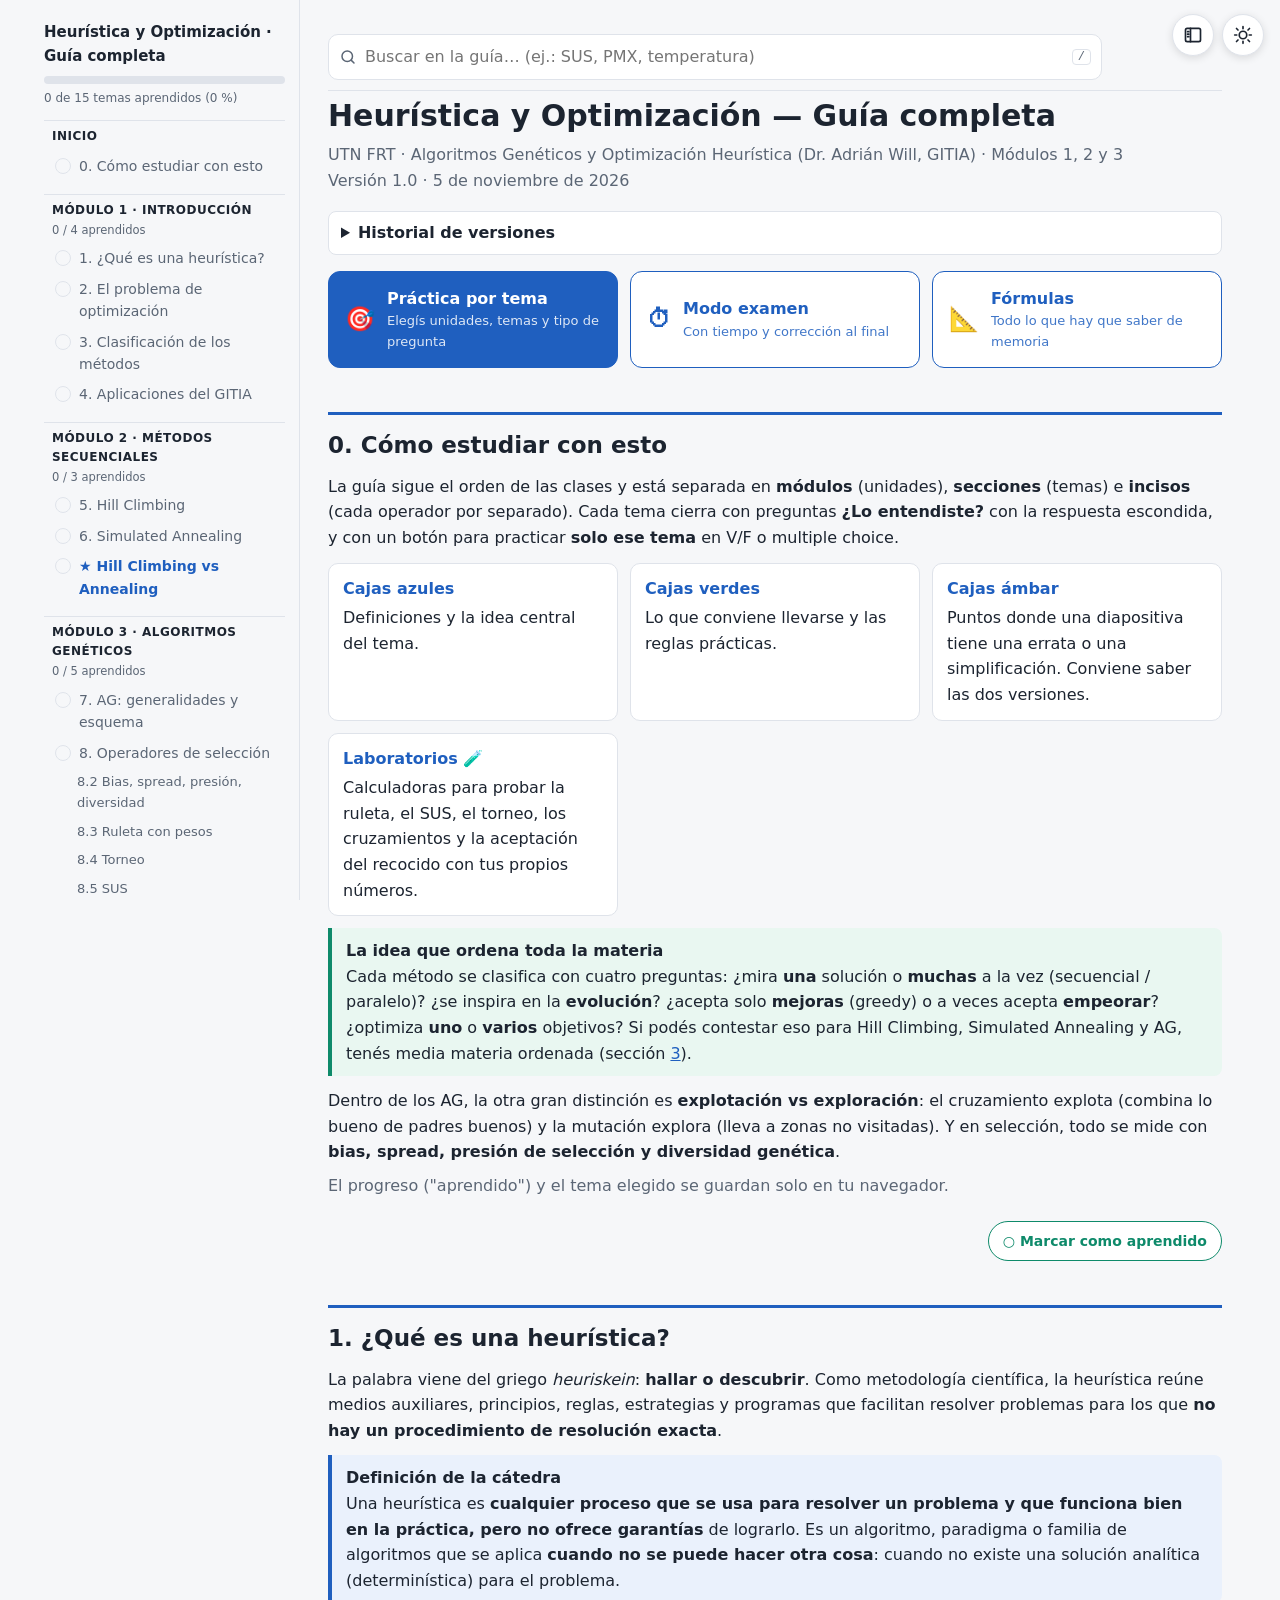
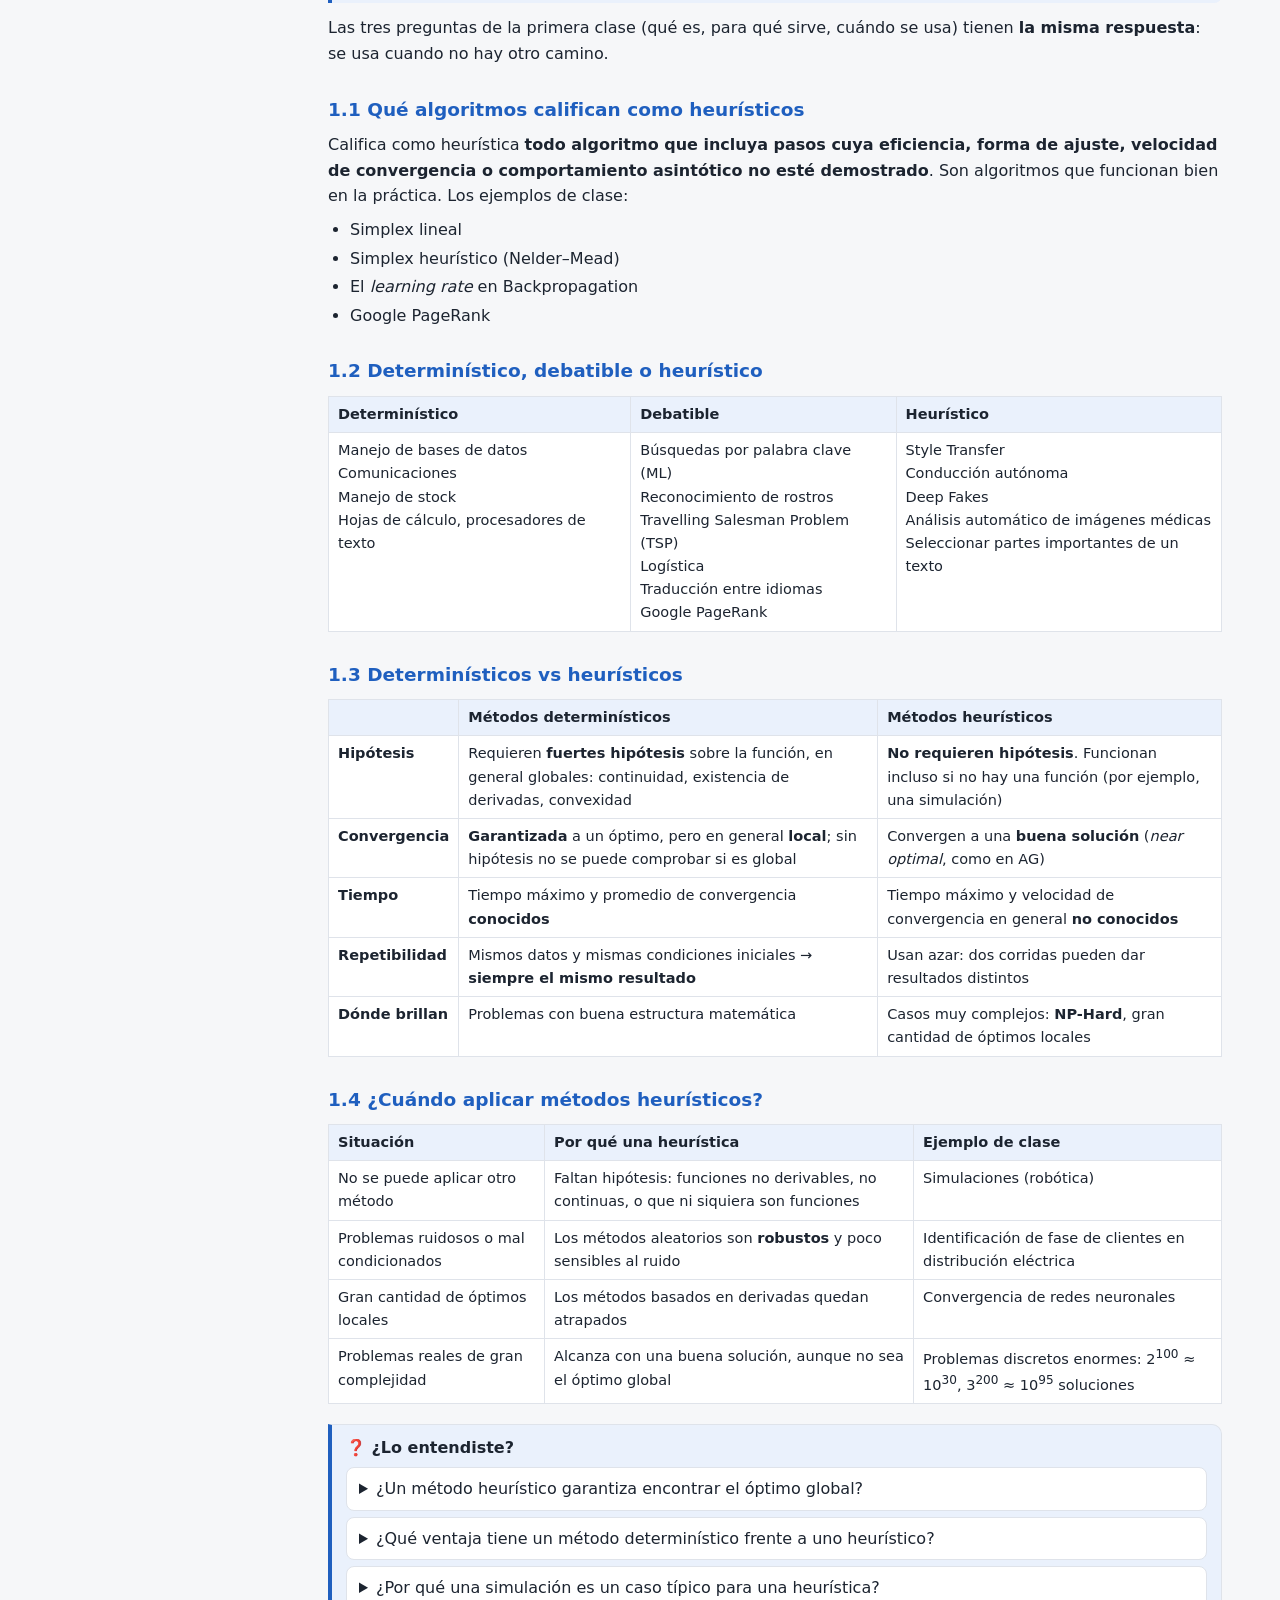
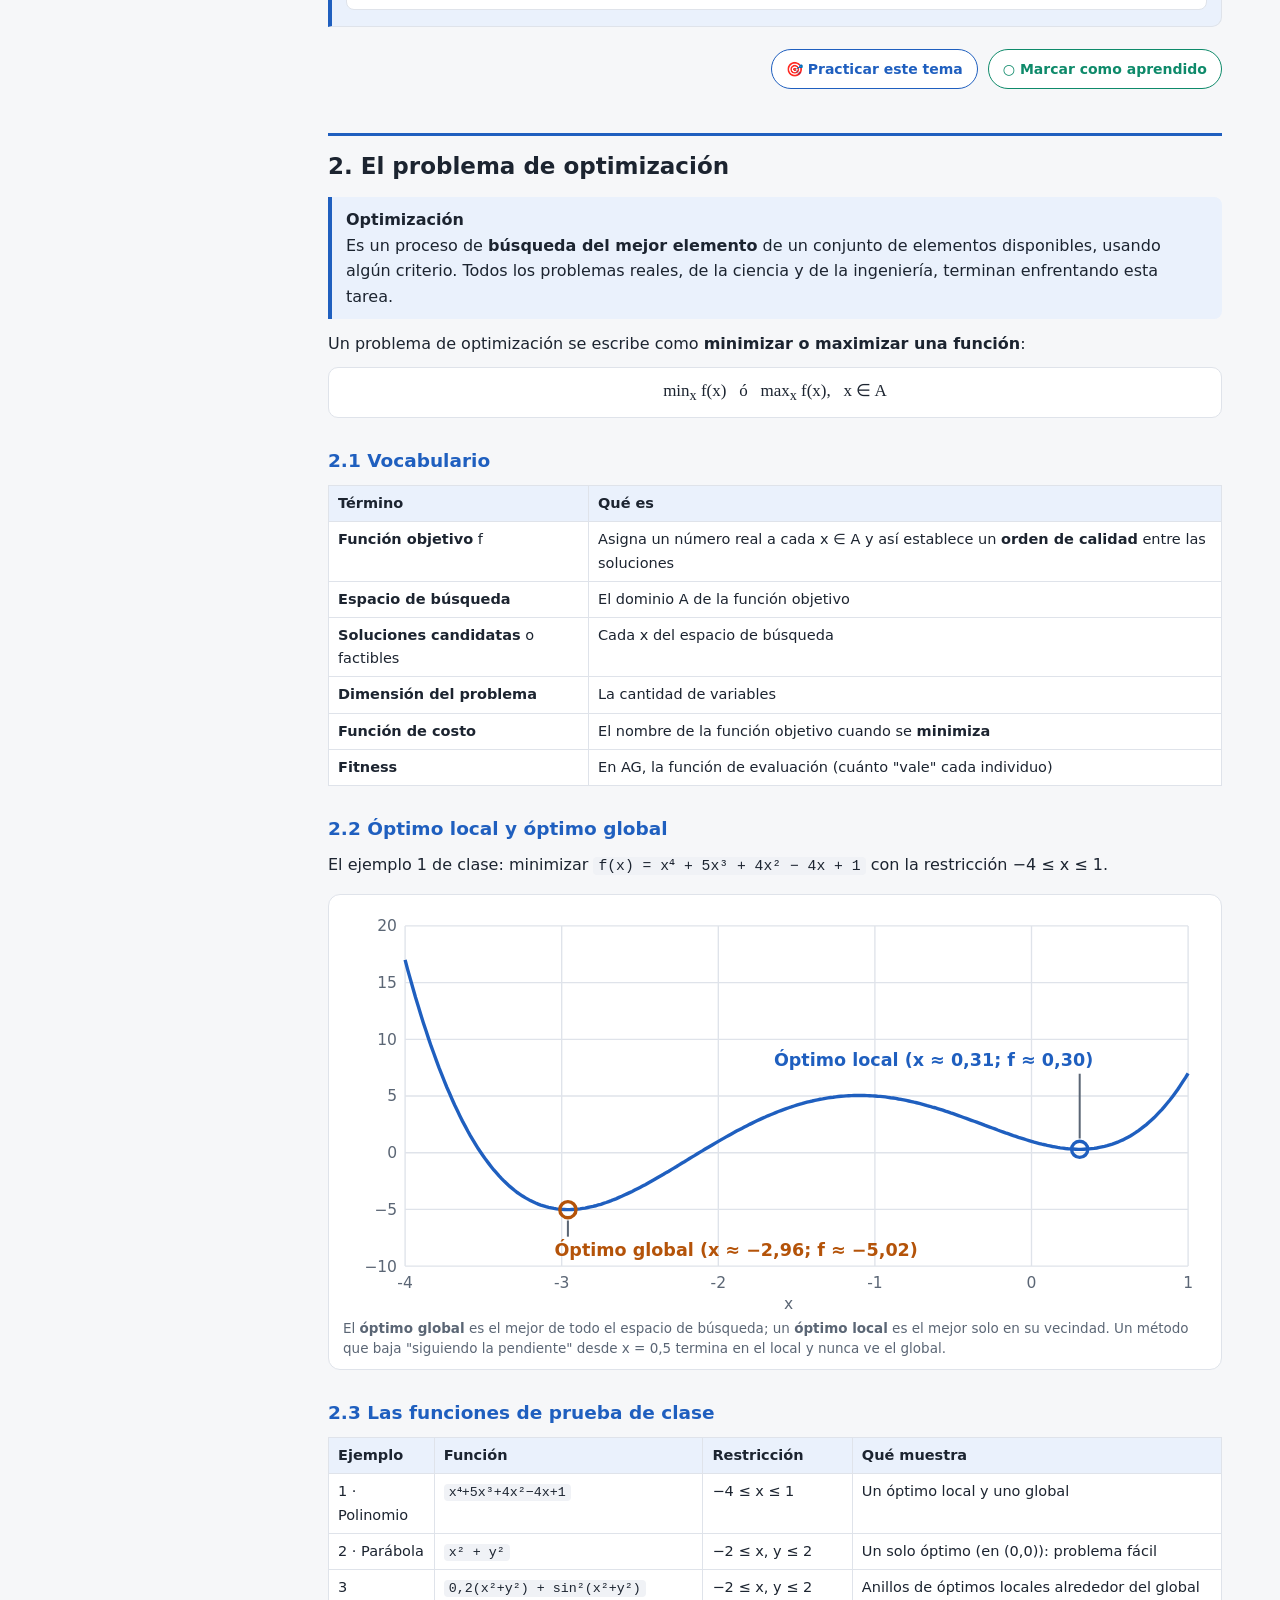
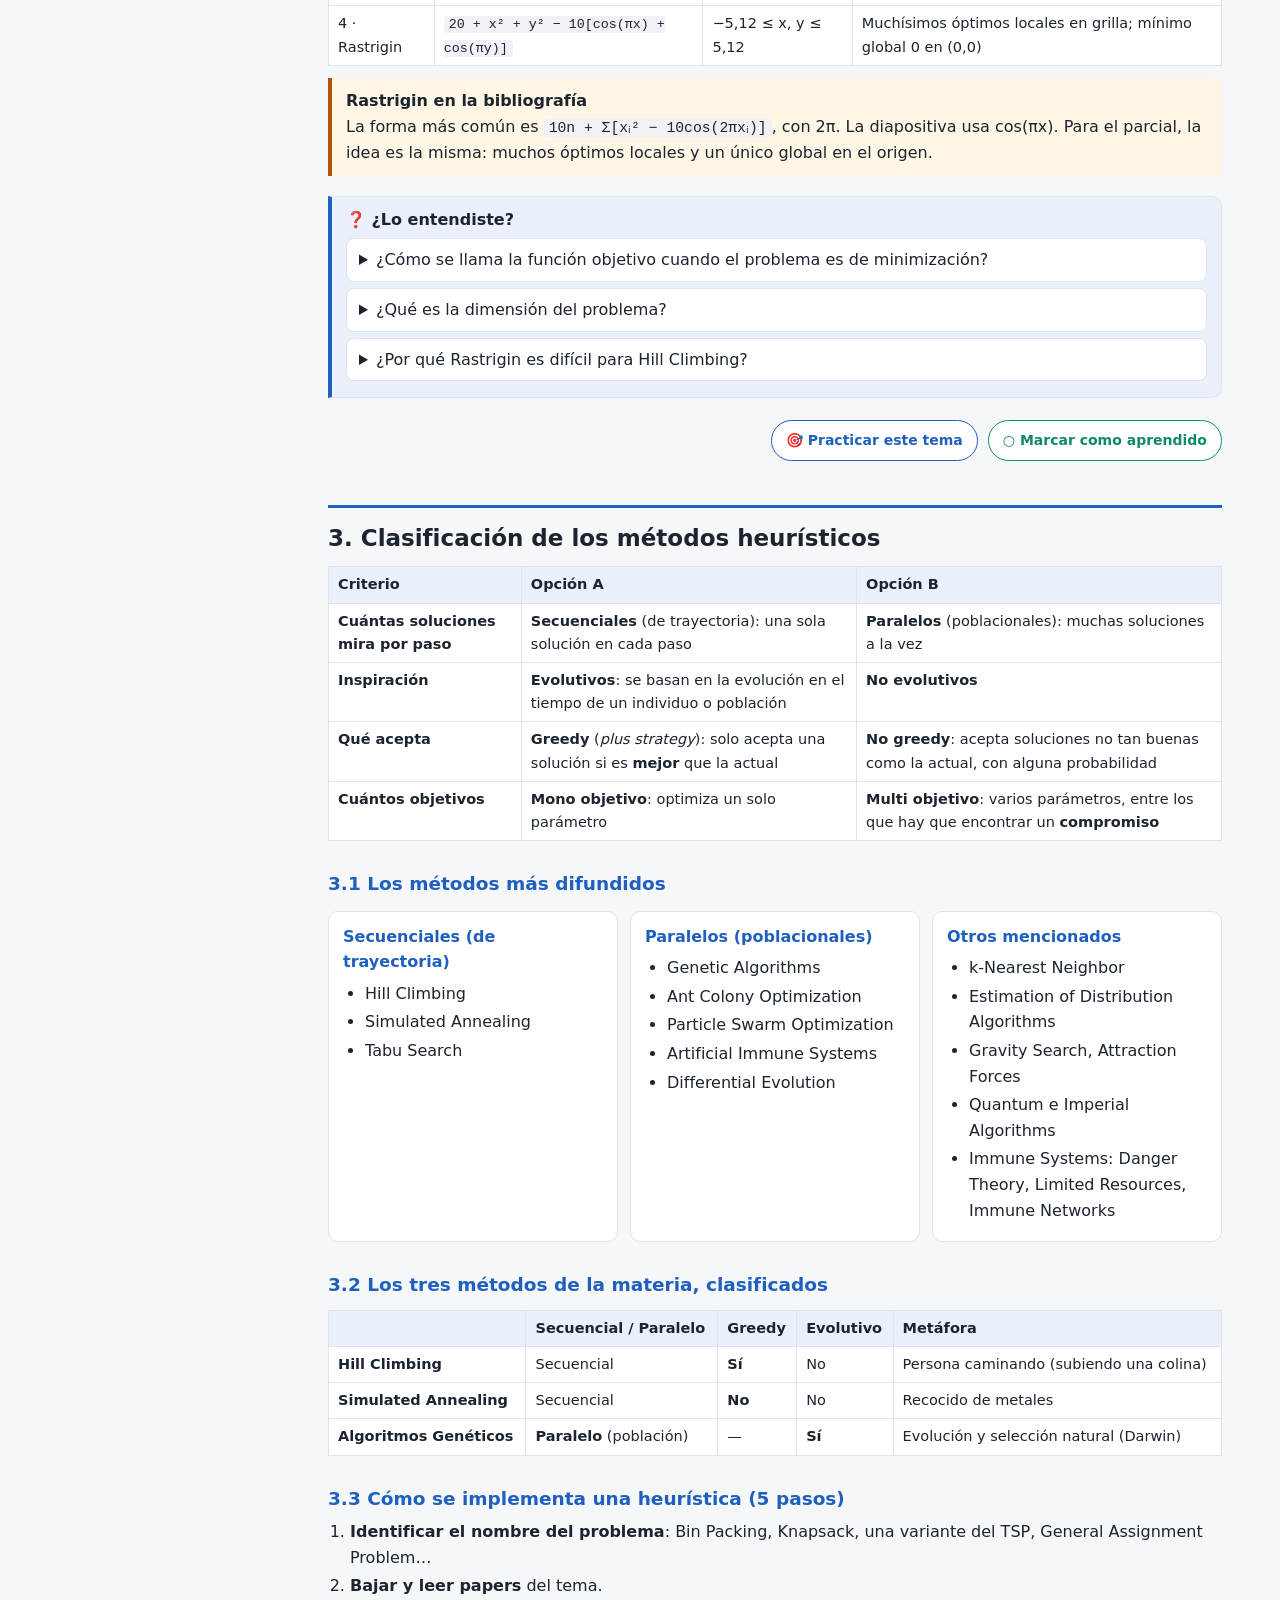
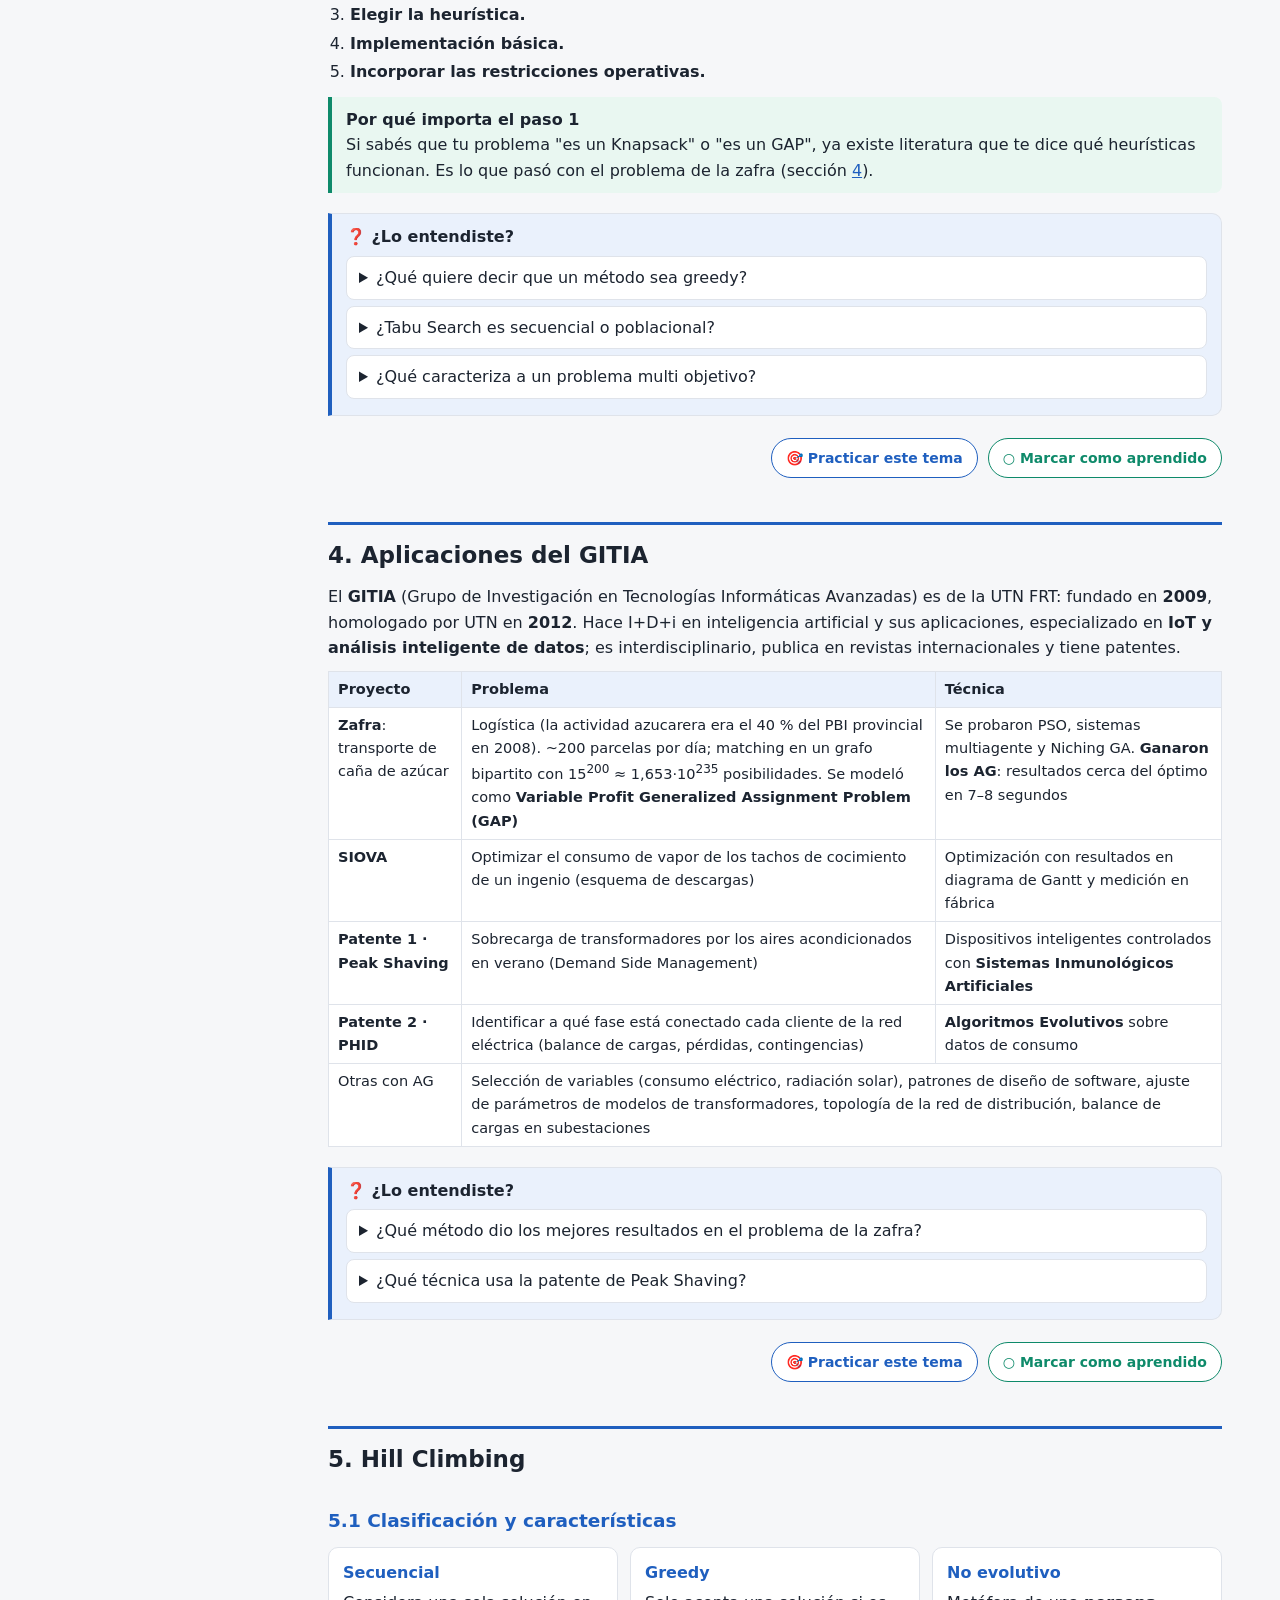
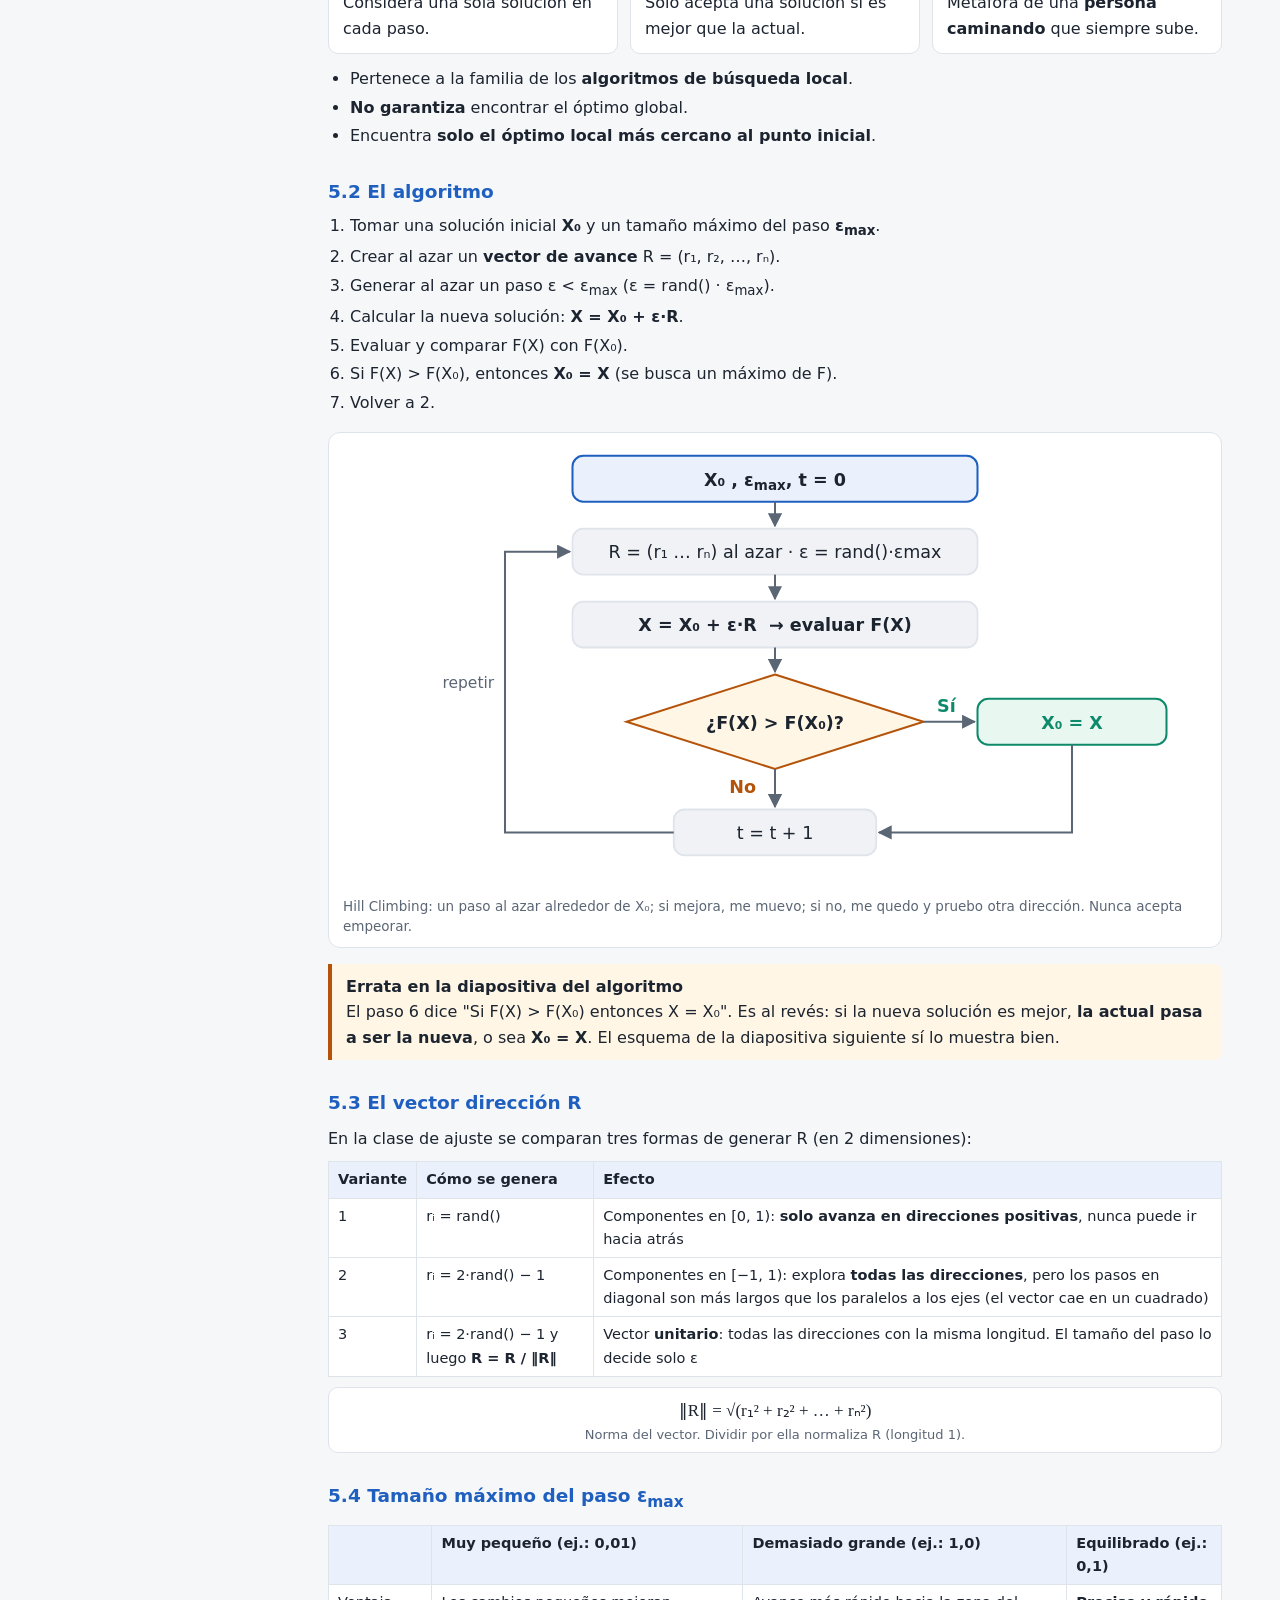
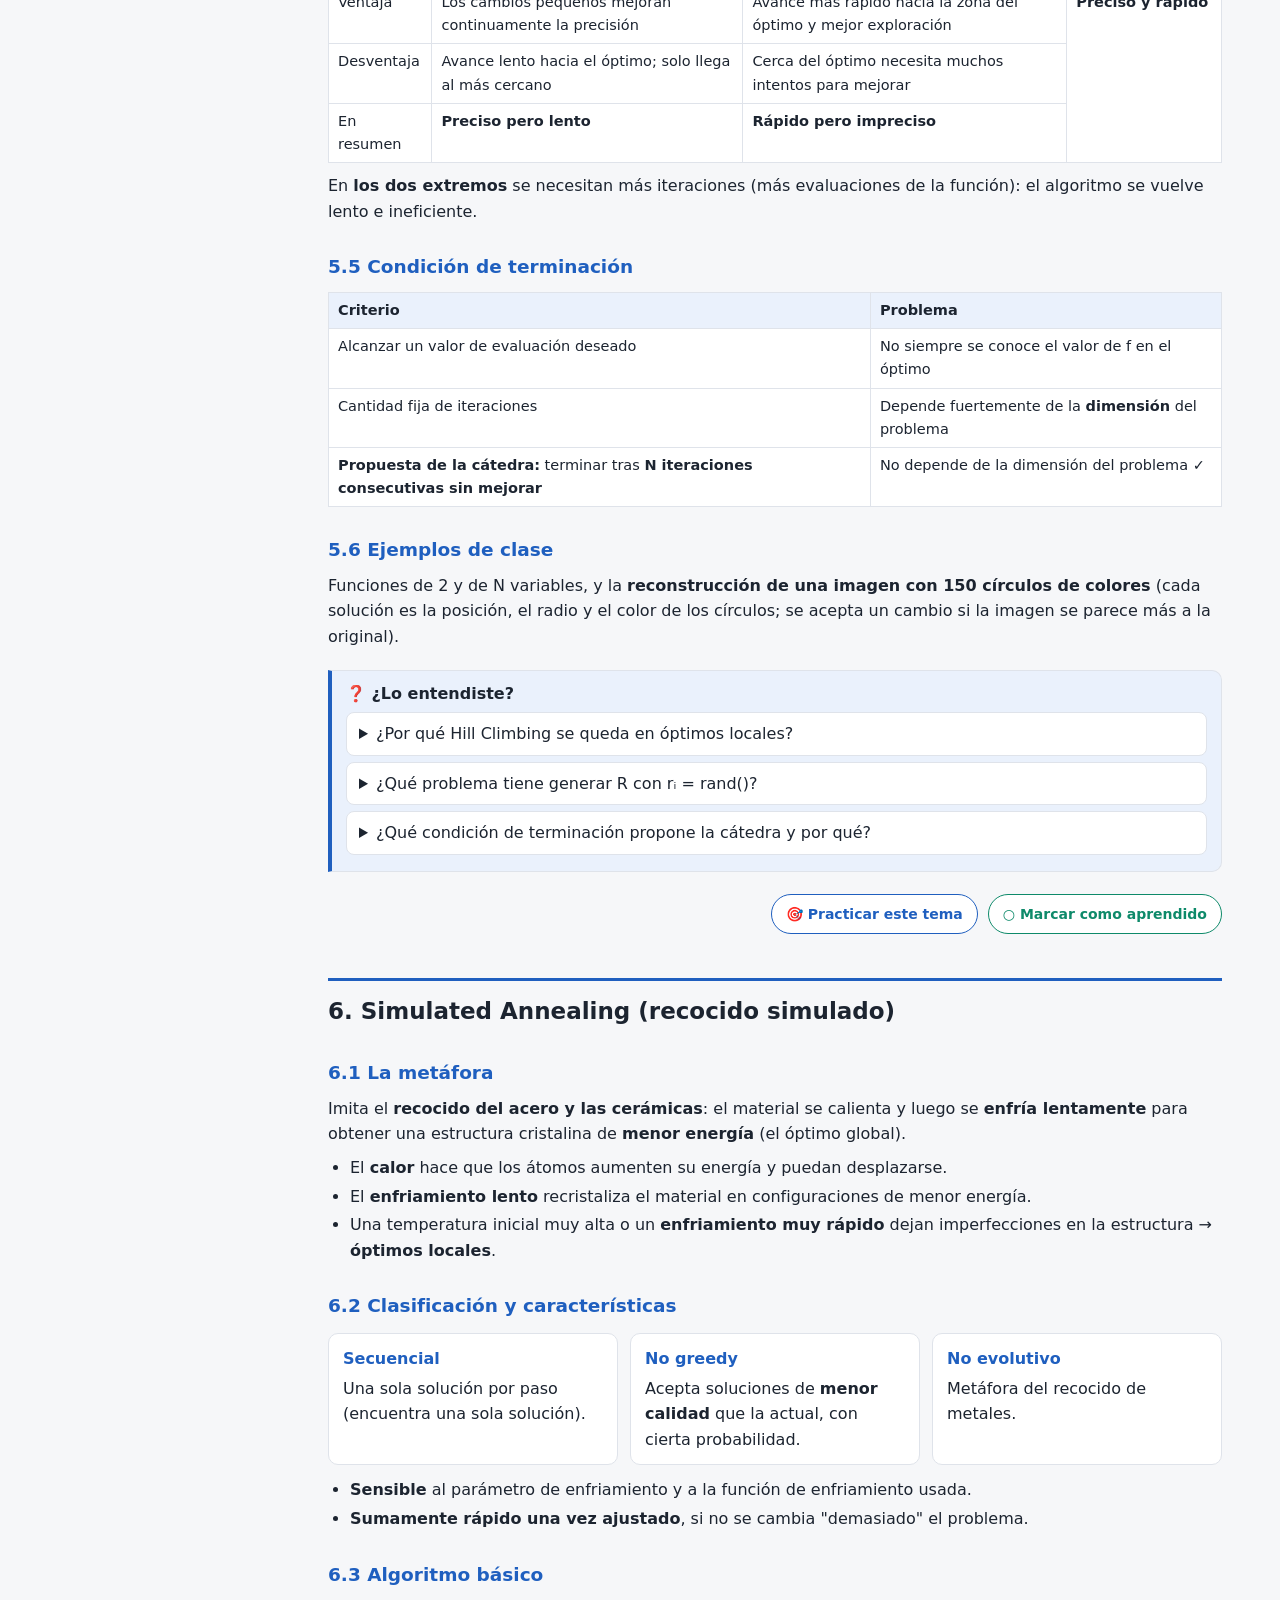
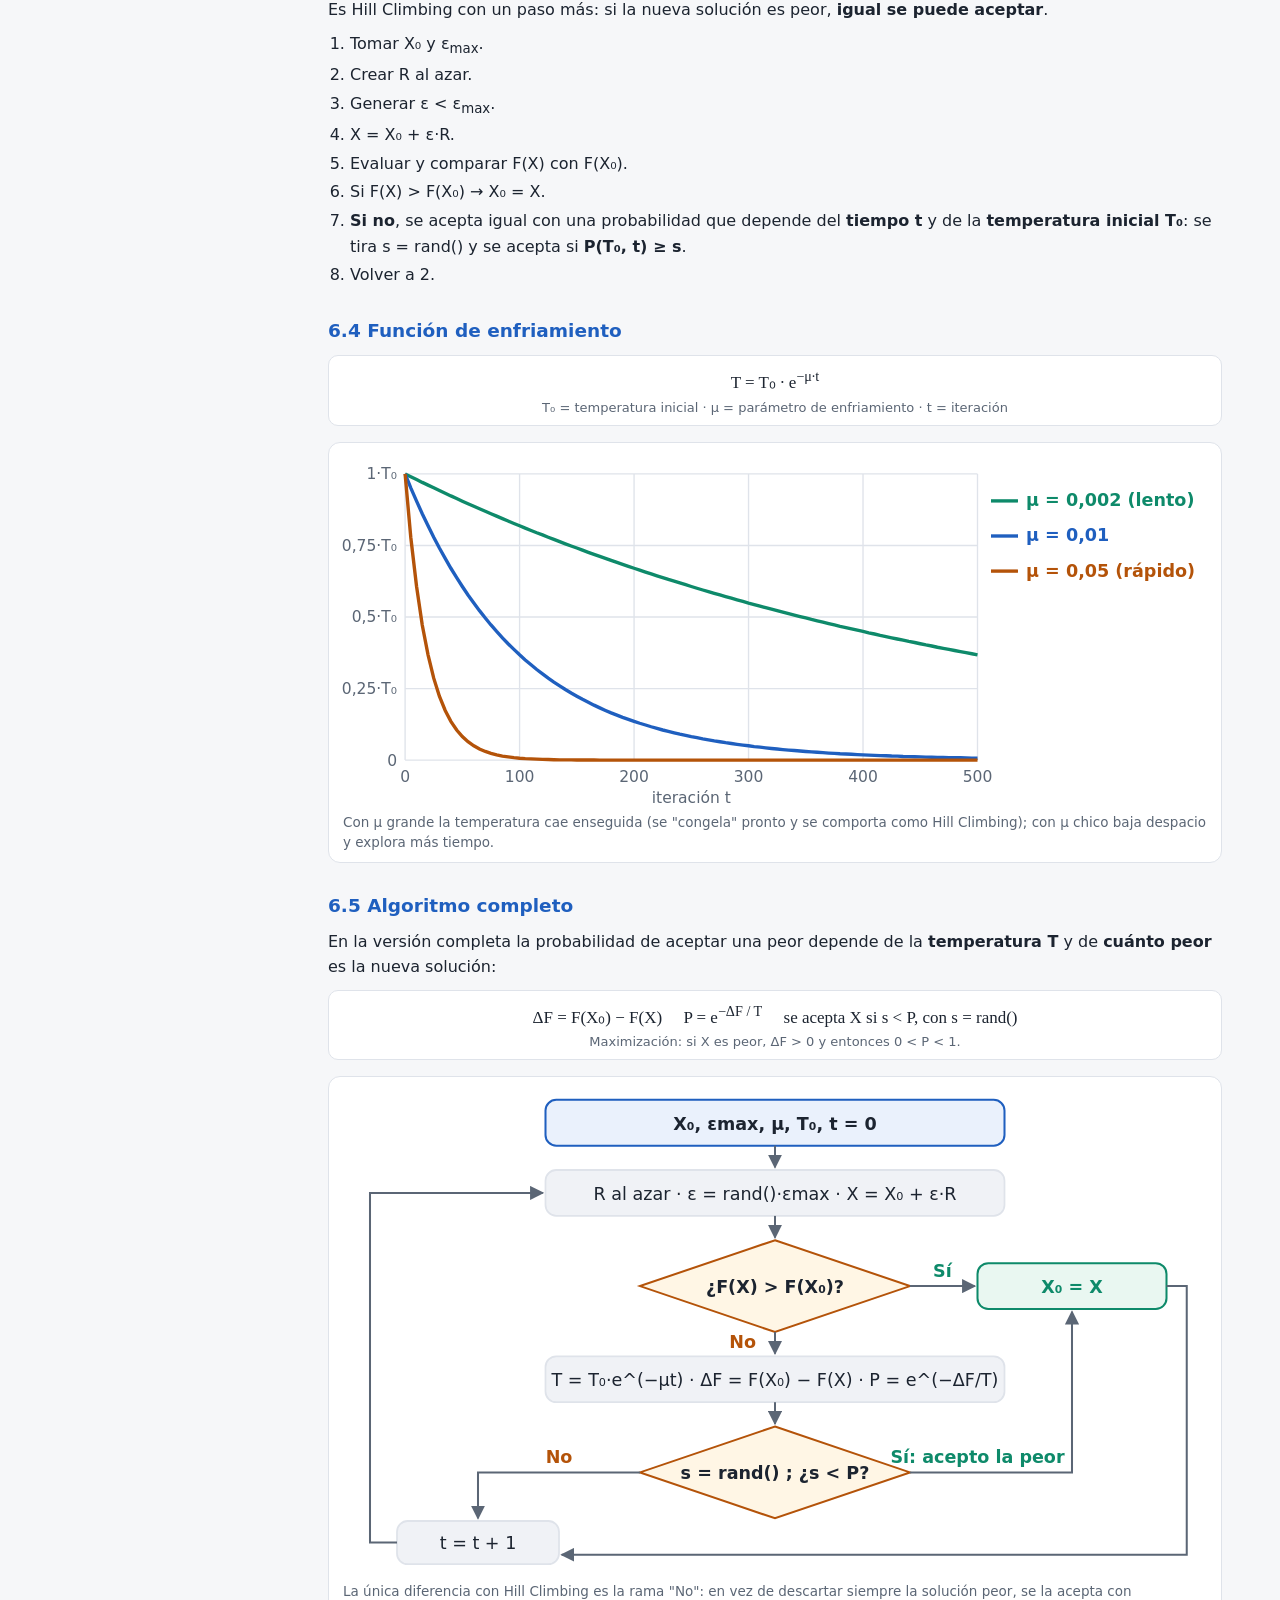
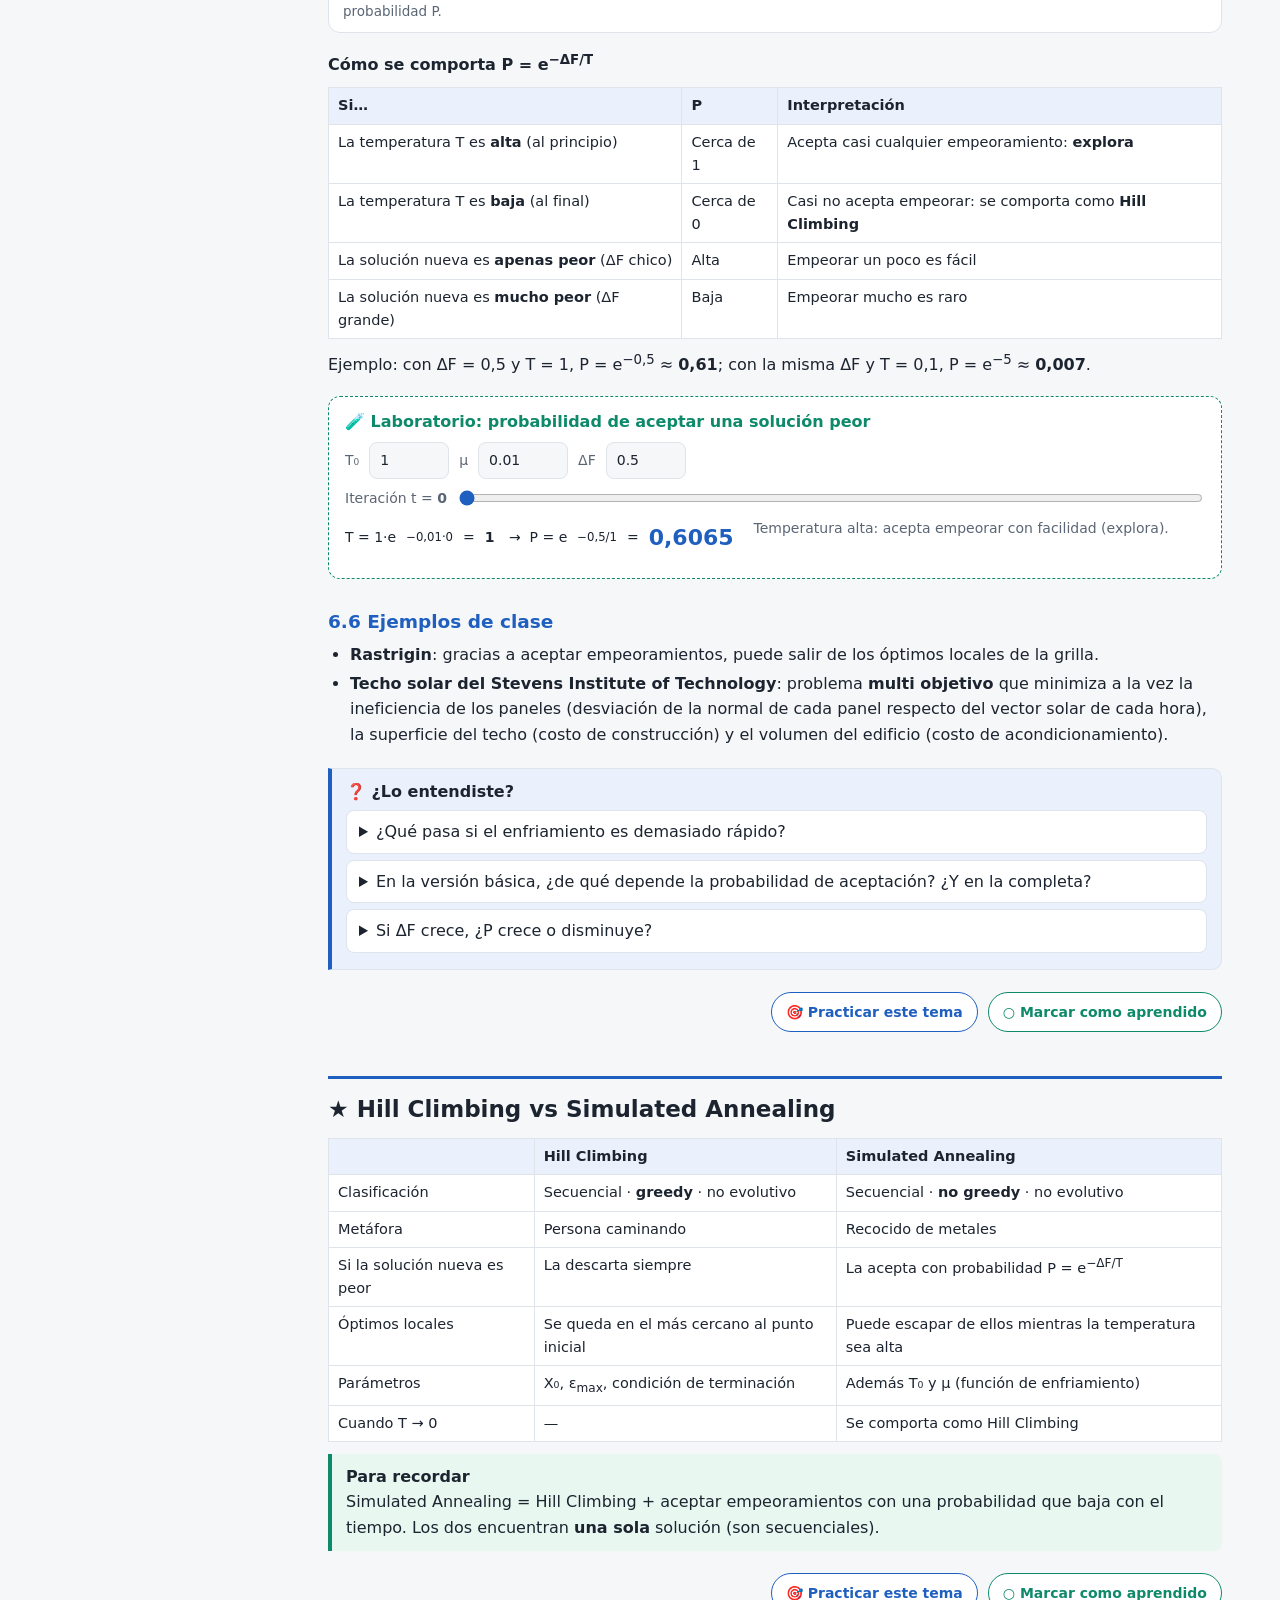
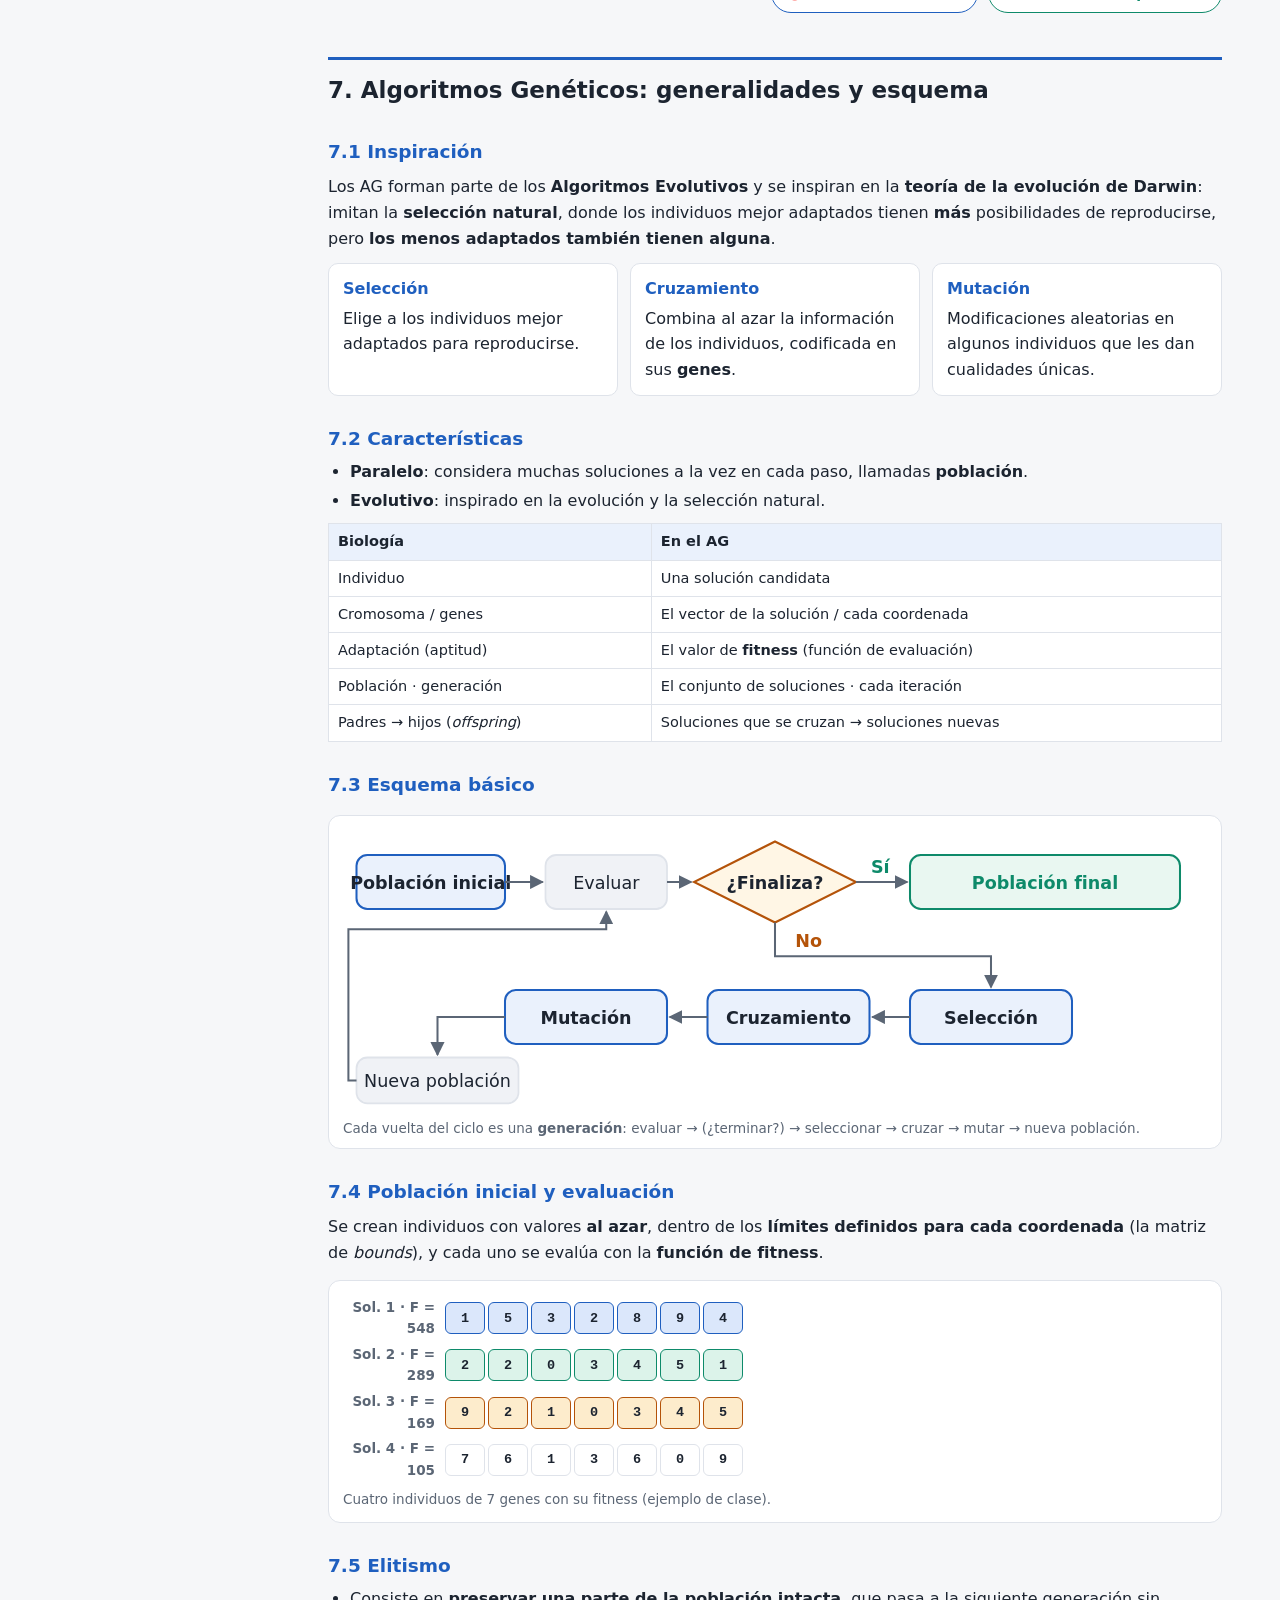
==== index.html @ 0810613b "Guía completa de Heurística y Optimización con práctica V/F y multiple choice" ====
<!doctype html>
<html lang="es">
<head>
<meta charset="utf-8">
<meta name="viewport" content="width=device-width, initial-scale=1">
<title>Heurística y Optimización · Guía completa</title>
<meta name="description" content="Resumen de Algoritmos Genéticos y Optimización Heurística (UTN FRT): heurísticas, Hill Climbing, Simulated Annealing y Algoritmos Genéticos con selección, cruzamiento y mutación.">
<link rel="icon" href="data:image/svg+xml,%3Csvg xmlns='http://www.w3.org/2000/svg' viewBox='0 0 64 64'%3E%3Crect width='64' height='64' rx='14' fill='%231f5fbf'/%3E%3Cpath d='M10 46 L24 28 L34 38 L46 16 L54 26' fill='none' stroke='white' stroke-width='6' stroke-linecap='round' stroke-linejoin='round'/%3E%3C/svg%3E">
<link rel="stylesheet" href="assets/estilo.css">
<script src="assets/comun.js"></script>
</head>
<body>
<div class="wrap">
<nav id="nav">
<div class="navhead"><b>Heurística y Optimización · Guía completa</b>
<div class="prog"><div class="pbar"><i id="pFill"></i></div><span id="pTxt"></span></div></div>

<div class="mod"><div class="modh"><span class="mn">Inicio</span><span class="mi"></span></div>
<a href="#s0">0. Cómo estudiar con esto</a>
</div>

<div class="mod"><div class="modh"><span class="mn">Módulo 1 · Introducción</span><span class="mi"></span></div>
<a href="#s1">1. ¿Qué es una heurística?</a>
<a href="#s2">2. El problema de optimización</a>
<a href="#s3">3. Clasificación de los métodos</a>
<a href="#s4">4. Aplicaciones del GITIA</a>
</div>

<div class="mod"><div class="modh"><span class="mn">Módulo 2 · Métodos secuenciales</span><span class="mi"></span></div>
<a href="#s5">5. Hill Climbing</a>
<a href="#s6">6. Simulated Annealing</a>
<a href="#shs" class="star">★ Hill Climbing vs Annealing</a>
</div>

<div class="mod"><div class="modh"><span class="mn">Módulo 3 · Algoritmos Genéticos</span><span class="mi"></span></div>
<a href="#s7">7. AG: generalidades y esquema</a>
<a href="#s8">8. Operadores de selección</a>
<a class="sub2" href="#s8-med">8.2 Bias, spread, presión, diversidad</a>
<a class="sub2" href="#s8-rul">8.3 Ruleta con pesos</a>
<a class="sub2" href="#s8-tor">8.4 Torneo</a>
<a class="sub2" href="#s8-sus">8.5 SUS</a>
<a class="sub2" href="#s8-rank">8.6 Ranking lineal y no lineal</a>
<a href="#s9">9. Operadores de cruzamiento</a>
<a class="sub2" href="#s9-1p">9.2 Single Point</a>
<a class="sub2" href="#s9-shuf">9.3 Single Point con Shuffle</a>
<a class="sub2" href="#s9-mp">9.4 Two-Point y Multi-Point</a>
<a class="sub2" href="#s9-uni">9.5 Uniform / Scattered</a>
<a class="sub2" href="#s9-ari">9.6 Aritmético</a>
<a class="sub2" href="#s9-cube">9.7 Cube</a>
<a class="sub2" href="#s9-pmx">9.8 Partial Map (PMX)</a>
<a class="sub2" href="#s9-ox">9.9 Order Based</a>
<a href="#s10">10. Mutación</a>
<a href="#s11">11. Ejemplo completo resuelto</a>
</div>

<div class="mod"><div class="modh"><span class="mn">Módulo 4 · Para el parcial</span><span class="mi"></span></div>
<a href="#s12">12. Pares que se confunden</a>
<a href="#s13">13. Fórmulas y procedimientos</a>
</div>

<div class="navbtns"><span>Practicar</span>
<a class="nb p" href="practica.html">🎯 Práctica V/F y multiple choice</a>
<a class="nb" href="practica.html?modo=examen">⏱ Modo examen</a></div>
<button type="button" class="resetprog" id="resetProg">Reiniciar mi avance</button>
</nav>

<main>
<div class="sbar" id="sbar" data-root="main" data-excluir="#historial,.gancho details>div"><label class="sbox"><svg viewBox="0 0 24 24" fill="none" stroke="currentColor" stroke-width="2" stroke-linecap="round"><circle cx="11" cy="11" r="7"/><path d="m20 20-3.5-3.5"/></svg><input id="sq" type="search" placeholder="Buscar en la guía… (ej.: SUS, PMX, temperatura)" aria-label="Buscar en la guía" autocomplete="off"><kbd>/</kbd></label><span class="scount" id="scount" aria-live="polite"></span><button type="button" class="sbtn" id="sprev" aria-label="Resultado anterior">↑</button><button type="button" class="sbtn" id="snext" aria-label="Resultado siguiente">↓</button><button type="button" class="sbtn" id="sclear" aria-label="Borrar búsqueda">✕</button></div>
<button class="theme-btn nav-btn" id="navBtn" type="button" aria-label="Mostrar u ocultar el índice" title="Mostrar u ocultar el índice"><svg viewBox="0 0 24 24" fill="none" stroke="currentColor" stroke-width="2" stroke-linecap="round" stroke-linejoin="round"><rect x="3" y="4" width="18" height="16" rx="2"/><path d="M9 4v16"/><path d="M5.5 8h1.5M5.5 11h1.5M5.5 14h1.5"/></svg></button>
<div class="navshade" id="navShade"></div>
<button class="theme-btn" id="themeBtn" type="button" aria-label="Cambiar modo claro u oscuro" title="Cambiar modo claro / oscuro"><svg class="sun" viewBox="0 0 24 24" fill="none" stroke="currentColor" stroke-width="2" stroke-linecap="round"><circle cx="12" cy="12" r="4.5"/><path d="M12 2v2.5M12 19.5V22M4.2 4.2l1.8 1.8M18 18l1.8 1.8M2 12h2.5M19.5 12H22M4.2 19.8 6 18M18 6l1.8-1.8"/></svg><svg class="moon" viewBox="0 0 24 24" fill="none" stroke="currentColor" stroke-width="2" stroke-linecap="round" stroke-linejoin="round"><path d="M20 14.5A8 8 0 1 1 9.5 4a6.5 6.5 0 0 0 10.5 10.5z"/></svg></button>

<h1>Heurística y Optimización — Guía completa</h1>
<p class="sub">UTN FRT · Algoritmos Genéticos y Optimización Heurística (Dr. Adrián Will, GITIA) · Módulos 1, 2 y 3<br>Versión 1.0 · 5 de noviembre de 2026</p>

<details id="historial"><summary>Historial de versiones</summary>
<ul class="vlog">
<li><div><span class="vtag">v1.0 <small>05/11/2026</small></span></div><div><b>Versión inicial.</b> Módulo 1 (qué es una heurística, optimización, clasificación, proyectos GITIA), Módulo 2 (Hill Climbing y Simulated Annealing) y Módulo 3 (AG simple, cinco operadores de selección, ocho operadores de cruzamiento, mutación y el ejemplo completo). Laboratorios interactivos de ruleta/SUS/torneo, cruzamientos y probabilidad de aceptación. Banco de preguntas V/F y multiple choice por tema.</div></li>
</ul>
</details>

<div class="cta">
<a class="p" href="practica.html"><span class="ico">🎯</span><span>Práctica por tema<small>Elegís unidades, temas y tipo de pregunta</small></span></a>
<a class="s" href="practica.html?modo=examen"><span class="ico">⏱</span><span>Modo examen<small>Con tiempo y corrección al final</small></span></a>
<a class="s" href="#s13"><span class="ico">📐</span><span>Fórmulas<small>Todo lo que hay que saber de memoria</small></span></a>
</div>

<section id="s0" data-tema="-">
<h2>0. Cómo estudiar con esto</h2>
<p>La guía sigue el orden de las clases y está separada en <b>módulos</b> (unidades), <b>secciones</b> (temas) e <b>incisos</b> (cada operador por separado). Cada tema cierra con preguntas <b>¿Lo entendiste?</b> con la respuesta escondida, y con un botón para practicar <b>solo ese tema</b> en V/F o multiple choice.</p>
<div class="grid">
<div class="card"><h4>Cajas azules</h4>Definiciones y la idea central del tema.</div>
<div class="card"><h4>Cajas verdes</h4>Lo que conviene llevarse y las reglas prácticas.</div>
<div class="card"><h4>Cajas ámbar</h4>Puntos donde una diapositiva tiene una errata o una simplificación. Conviene saber las dos versiones.</div>
<div class="card"><h4>Laboratorios 🧪</h4>Calculadoras para probar la ruleta, el SUS, el torneo, los cruzamientos y la aceptación del recocido con tus propios números.</div>
</div>
<div class="box ok"><b>La idea que ordena toda la materia</b>
Cada método se clasifica con cuatro preguntas: ¿mira <b>una</b> solución o <b>muchas</b> a la vez (secuencial / paralelo)? ¿se inspira en la <b>evolución</b>? ¿acepta solo <b>mejoras</b> (greedy) o a veces acepta <b>empeorar</b>? ¿optimiza <b>uno</b> o <b>varios</b> objetivos? Si podés contestar eso para Hill Climbing, Simulated Annealing y AG, tenés media materia ordenada (sección <a href="#s3">3</a>).</div>
<p>Dentro de los AG, la otra gran distinción es <b>explotación vs exploración</b>: el cruzamiento explota (combina lo bueno de padres buenos) y la mutación explora (lleva a zonas no visitadas). Y en selección, todo se mide con <b>bias, spread, presión de selección y diversidad genética</b>.</p>
<p class="sub">El progreso ("aprendido") y el tema elegido se guardan solo en tu navegador.</p>
</section>

<!-- ================= MÓDULO 1 ================= -->

<section id="s1" data-tema="intro">
<h2>1. ¿Qué es una heurística?</h2>
<p>La palabra viene del griego <i>heuriskein</i>: <b>hallar o descubrir</b>. Como metodología científica, la heurística reúne medios auxiliares, principios, reglas, estrategias y programas que facilitan resolver problemas para los que <b>no hay un procedimiento de resolución exacta</b>.</p>
<div class="box"><b>Definición de la cátedra</b>
Una heurística es <b>cualquier proceso que se usa para resolver un problema y que funciona bien en la práctica, pero no ofrece garantías</b> de lograrlo. Es un algoritmo, paradigma o familia de algoritmos que se aplica <b>cuando no se puede hacer otra cosa</b>: cuando no existe una solución analítica (determinística) para el problema.</div>
<p>Las tres preguntas de la primera clase (qué es, para qué sirve, cuándo se usa) tienen <b>la misma respuesta</b>: se usa cuando no hay otro camino.</p>

<h3>1.1 Qué algoritmos califican como heurísticos</h3>
<p>Califica como heurística <b>todo algoritmo que incluya pasos cuya eficiencia, forma de ajuste, velocidad de convergencia o comportamiento asintótico no esté demostrado</b>. Son algoritmos que funcionan bien en la práctica. Los ejemplos de clase:</p>
<ul><li>Simplex lineal</li><li>Simplex heurístico (Nelder–Mead)</li><li>El <i>learning rate</i> en Backpropagation</li><li>Google PageRank</li></ul>

<h3>1.2 Determinístico, debatible o heurístico</h3>
<table><tr><th>Determinístico</th><th>Debatible</th><th>Heurístico</th></tr>
<tr><td>Manejo de bases de datos<br>Comunicaciones<br>Manejo de stock<br>Hojas de cálculo, procesadores de texto</td>
<td>Búsquedas por palabra clave (ML)<br>Reconocimiento de rostros<br>Travelling Salesman Problem (TSP)<br>Logística<br>Traducción entre idiomas<br>Google PageRank</td>
<td>Style Transfer<br>Conducción autónoma<br>Deep Fakes<br>Análisis automático de imágenes médicas<br>Seleccionar partes importantes de un texto</td></tr></table>

<h3>1.3 Determinísticos vs heurísticos</h3>
<table><tr><th></th><th>Métodos determinísticos</th><th>Métodos heurísticos</th></tr>
<tr><td><b>Hipótesis</b></td><td>Requieren <b>fuertes hipótesis</b> sobre la función, en general globales: continuidad, existencia de derivadas, convexidad</td><td><b>No requieren hipótesis</b>. Funcionan incluso si no hay una función (por ejemplo, una simulación)</td></tr>
<tr><td><b>Convergencia</b></td><td><b>Garantizada</b> a un óptimo, pero en general <b>local</b>; sin hipótesis no se puede comprobar si es global</td><td>Convergen a una <b>buena solución</b> (<i>near optimal</i>, como en AG)</td></tr>
<tr><td><b>Tiempo</b></td><td>Tiempo máximo y promedio de convergencia <b>conocidos</b></td><td>Tiempo máximo y velocidad de convergencia en general <b>no conocidos</b></td></tr>
<tr><td><b>Repetibilidad</b></td><td>Mismos datos y mismas condiciones iniciales → <b>siempre el mismo resultado</b></td><td>Usan azar: dos corridas pueden dar resultados distintos</td></tr>
<tr><td><b>Dónde brillan</b></td><td>Problemas con buena estructura matemática</td><td>Casos muy complejos: <b>NP-Hard</b>, gran cantidad de óptimos locales</td></tr></table>

<h3>1.4 ¿Cuándo aplicar métodos heurísticos?</h3>
<table><tr><th>Situación</th><th>Por qué una heurística</th><th>Ejemplo de clase</th></tr>
<tr><td>No se puede aplicar otro método</td><td>Faltan hipótesis: funciones no derivables, no continuas, o que ni siquiera son funciones</td><td>Simulaciones (robótica)</td></tr>
<tr><td>Problemas ruidosos o mal condicionados</td><td>Los métodos aleatorios son <b>robustos</b> y poco sensibles al ruido</td><td>Identificación de fase de clientes en distribución eléctrica</td></tr>
<tr><td>Gran cantidad de óptimos locales</td><td>Los métodos basados en derivadas quedan atrapados</td><td>Convergencia de redes neuronales</td></tr>
<tr><td>Problemas reales de gran complejidad</td><td>Alcanza con una buena solución, aunque no sea el óptimo global</td><td>Problemas discretos enormes: 2<sup>100</sup> ≈ 10<sup>30</sup>, 3<sup>200</sup> ≈ 10<sup>95</sup> soluciones</td></tr></table>

<div class="gancho"><h4>❓ ¿Lo entendiste?</h4>
<details><summary>¿Un método heurístico garantiza encontrar el óptimo global?</summary><div>No. Funciona bien en la práctica pero no ofrece garantías. Converge a una buena solución (<i>near optimal</i>).</div></details>
<details><summary>¿Qué ventaja tiene un método determinístico frente a uno heurístico?</summary><div>Convergencia garantizada (aunque sea a un óptimo local), tiempos de convergencia conocidos y el mismo resultado si se repite con las mismas condiciones iniciales.</div></details>
<details><summary>¿Por qué una simulación es un caso típico para una heurística?</summary><div>Porque no es una función con fórmula: no hay derivadas ni continuidad que aprovechar, así que los métodos determinísticos no tienen hipótesis en las que apoyarse.</div></details>
</div>
</section>

<section id="s2" data-tema="opt">
<h2>2. El problema de optimización</h2>
<div class="box"><b>Optimización</b>
Es un proceso de <b>búsqueda del mejor elemento</b> de un conjunto de elementos disponibles, usando algún criterio. Todos los problemas reales, de la ciencia y de la ingeniería, terminan enfrentando esta tarea.</div>
<p>Un problema de optimización se escribe como <b>minimizar o maximizar una función</b>:</p>
<div class="f">min<sub>x</sub> f(x) &nbsp;&nbsp;ó&nbsp;&nbsp; max<sub>x</sub> f(x), &nbsp; x ∈ A</div>

<h3>2.1 Vocabulario</h3>
<table><tr><th>Término</th><th>Qué es</th></tr>
<tr><td><b>Función objetivo</b> f</td><td>Asigna un número real a cada x ∈ A y así establece un <b>orden de calidad</b> entre las soluciones</td></tr>
<tr><td><b>Espacio de búsqueda</b></td><td>El dominio A de la función objetivo</td></tr>
<tr><td><b>Soluciones candidatas</b> o factibles</td><td>Cada x del espacio de búsqueda</td></tr>
<tr><td><b>Dimensión del problema</b></td><td>La cantidad de variables</td></tr>
<tr><td><b>Función de costo</b></td><td>El nombre de la función objetivo cuando se <b>minimiza</b></td></tr>
<tr><td><b>Fitness</b></td><td>En AG, la función de evaluación (cuánto "vale" cada individuo)</td></tr></table>

<h3>2.2 Óptimo local y óptimo global</h3>
<p>El ejemplo 1 de clase: minimizar <span class="mono">f(x) = x⁴ + 5x³ + 4x² − 4x + 1</span> con la restricción −4 ≤ x ≤ 1.</p>
<figure class="diag"><svg viewBox="0 0 640 300" role="img" aria-label="Gráfico del polinomio con su óptimo global y su óptimo local"><line class="grid-l" x1="46.0" y1="14" x2="46.0" y2="266"/><text class="ts" x="46.0" y="282" text-anchor="middle">-4</text><line class="grid-l" x1="162.0" y1="14" x2="162.0" y2="266"/><text class="ts" x="162.0" y="282" text-anchor="middle">-3</text><line class="grid-l" x1="278.0" y1="14" x2="278.0" y2="266"/><text class="ts" x="278.0" y="282" text-anchor="middle">-2</text><line class="grid-l" x1="394.0" y1="14" x2="394.0" y2="266"/><text class="ts" x="394.0" y="282" text-anchor="middle">-1</text><line class="grid-l" x1="510.0" y1="14" x2="510.0" y2="266"/><text class="ts" x="510.0" y="282" text-anchor="middle">0</text><line class="grid-l" x1="626.0" y1="14" x2="626.0" y2="266"/><text class="ts" x="626.0" y="282" text-anchor="middle">1</text><line class="grid-l" x1="46" y1="266.0" x2="626" y2="266.0"/><text class="ts" x="40" y="270.0" text-anchor="end">−10</text><line class="grid-l" x1="46" y1="224.0" x2="626" y2="224.0"/><text class="ts" x="40" y="228.0" text-anchor="end">−5</text><line class="grid-l" x1="46" y1="182.0" x2="626" y2="182.0"/><text class="ts" x="40" y="186.0" text-anchor="end">0</text><line class="grid-l" x1="46" y1="140.0" x2="626" y2="140.0"/><text class="ts" x="40" y="144.0" text-anchor="end">5</text><line class="grid-l" x1="46" y1="98.0" x2="626" y2="98.0"/><text class="ts" x="40" y="102.0" text-anchor="end">10</text><line class="grid-l" x1="46" y1="56.0" x2="626" y2="56.0"/><text class="ts" x="40" y="60.0" text-anchor="end">15</text><line class="grid-l" x1="46" y1="14.0" x2="626" y2="14.0"/><text class="ts" x="40" y="18.0" text-anchor="end">20</text><polyline class="la" points="46.0,39.2 47.9,46.4 49.9,53.4 51.8,60.2 53.7,66.9 55.7,73.3 57.6,79.6 59.5,85.7 61.5,91.7 63.4,97.5 65.3,103.1 67.3,108.5 69.2,113.8 71.1,119.0 73.1,124.0 75.0,128.8 76.9,133.5 78.9,138.0 80.8,142.4 82.7,146.7 84.7,150.8 86.6,154.8 88.5,158.6 90.5,162.3 92.4,165.9 94.3,169.3 96.3,172.6 98.2,175.8 100.1,178.9 102.1,181.8 104.0,184.6 105.9,187.3 107.9,189.9 109.8,192.4 111.7,194.8 113.7,197.0 115.6,199.2 117.5,201.2 119.5,203.2 121.4,205.0 123.3,206.8 125.3,208.4 127.2,210.0 129.1,211.5 131.1,212.8 133.0,214.1 134.9,215.3 136.9,216.4 138.8,217.5 140.7,218.4 142.7,219.3 144.6,220.1 146.5,220.8 148.5,221.4 150.4,222.0 152.3,222.5 154.3,222.9 156.2,223.3 158.1,223.6 160.1,223.8 162.0,224.0 163.9,224.1 165.9,224.2 167.8,224.2 169.7,224.1 171.7,224.0 173.6,223.8 175.5,223.6 177.5,223.3 179.4,223.0 181.3,222.6 183.3,222.2 185.2,221.8 187.1,221.3 189.1,220.7 191.0,220.2 192.9,219.5 194.9,218.9 196.8,218.2 198.7,217.5 200.7,216.7 202.6,216.0 204.5,215.1 206.5,214.3 208.4,213.4 210.3,212.5 212.3,211.6 214.2,210.7 216.1,209.7 218.1,208.7 220.0,207.7 221.9,206.7 223.9,205.7 225.8,204.6 227.7,203.5 229.7,202.4 231.6,201.3 233.5,200.2 235.5,199.1 237.4,198.0 239.3,196.8 241.3,195.7 243.2,194.5 245.1,193.4 247.1,192.2 249.0,191.0 250.9,189.8 252.9,188.7 254.8,187.5 256.7,186.3 258.7,185.1 260.6,184.0 262.5,182.8 264.5,181.6 266.4,180.5 268.3,179.3 270.3,178.1 272.2,177.0 274.1,175.9 276.1,174.7 278.0,173.6 279.9,172.5 281.9,171.4 283.8,170.3 285.7,169.2 287.7,168.1 289.6,167.1 291.5,166.0 293.5,165.0 295.4,164.0 297.3,163.0 299.3,162.0 301.2,161.0 303.1,160.1 305.1,159.1 307.0,158.2 308.9,157.3 310.9,156.4 312.8,155.6 314.7,154.7 316.7,153.9 318.6,153.1 320.5,152.3 322.5,151.5 324.4,150.8 326.3,150.1 328.3,149.4 330.2,148.7 332.1,148.1 334.1,147.4 336.0,146.8 337.9,146.2 339.9,145.7 341.8,145.1 343.7,144.6 345.7,144.1 347.6,143.7 349.5,143.2 351.5,142.8 353.4,142.4 355.3,142.1 357.3,141.7 359.2,141.4 361.1,141.1 363.1,140.9 365.0,140.6 366.9,140.4 368.9,140.2 370.8,140.1 372.7,139.9 374.7,139.8 376.6,139.7 378.5,139.6 380.5,139.6 382.4,139.6 384.3,139.6 386.3,139.6 388.2,139.7 390.1,139.8 392.1,139.9 394.0,140.0 395.9,140.2 397.9,140.3 399.8,140.5 401.7,140.7 403.7,141.0 405.6,141.3 407.5,141.5 409.5,141.8 411.4,142.2 413.3,142.5 415.3,142.9 417.2,143.3 419.1,143.7 421.1,144.1 423.0,144.6 424.9,145.0 426.9,145.5 428.8,146.0 430.7,146.5 432.7,147.1 434.6,147.6 436.5,148.2 438.5,148.7 440.4,149.3 442.3,149.9 444.3,150.5 446.2,151.2 448.1,151.8 450.1,152.5 452.0,153.1 453.9,153.8 455.9,154.5 457.8,155.2 459.7,155.9 461.7,156.6 463.6,157.3 465.5,158.0 467.5,158.7 469.4,159.4 471.3,160.1 473.3,160.8 475.2,161.6 477.1,162.3 479.1,163.0 481.0,163.7 482.9,164.4 484.9,165.2 486.8,165.9 488.7,166.6 490.7,167.3 492.6,167.9 494.5,168.6 496.5,169.3 498.4,169.9 500.3,170.6 502.3,171.2 504.2,171.8 506.1,172.4 508.1,173.0 510.0,173.6 511.9,174.2 513.9,174.7 515.8,175.2 517.7,175.7 519.7,176.1 521.6,176.6 523.5,177.0 525.5,177.4 527.4,177.7 529.3,178.1 531.3,178.4 533.2,178.6 535.1,178.9 537.1,179.1 539.0,179.2 540.9,179.3 542.9,179.4 544.8,179.5 546.7,179.5 548.7,179.4 550.6,179.3 552.5,179.2 554.5,179.0 556.4,178.8 558.3,178.5 560.3,178.1 562.2,177.7 564.1,177.3 566.1,176.8 568.0,176.2 569.9,175.6 571.9,174.9 573.8,174.2 575.7,173.3 577.7,172.5 579.6,171.5 581.5,170.5 583.5,169.4 585.4,168.2 587.3,167.0 589.3,165.6 591.2,164.2 593.1,162.7 595.1,161.2 597.0,159.5 598.9,157.8 600.9,156.0 602.8,154.0 604.7,152.0 606.7,149.9 608.6,147.7 610.5,145.4 612.5,143.0 614.4,140.5 616.3,137.9 618.3,135.2 620.2,132.3 622.1,129.4 624.1,126.4 626.0,123.2"/><circle cx="166.6" cy="224.2" r="6" fill="none" stroke="var(--warn)" stroke-width="2.5"/><line class="ln" x1="166.6" y1="232.2" x2="166.6" y2="244.2"/><text class="tw" x="156.6" y="258.2" text-anchor="start">Óptimo global (x ≈ −2,96; f ≈ −5,02)</text><circle cx="545.7" cy="179.5" r="6" fill="none" stroke="var(--acc)" stroke-width="2.5"/><line class="ln" x1="545.7" y1="171.5" x2="545.7" y2="123.5"/><text class="ta" x="555.7" y="117.5" text-anchor="end">Óptimo local (x ≈ 0,31; f ≈ 0,30)</text><text class="ts" x="330" y="298" text-anchor="middle">x</text></svg><figcaption>El <b>óptimo global</b> es el mejor de todo el espacio de búsqueda; un <b>óptimo local</b> es el mejor solo en su vecindad. Un método que baja "siguiendo la pendiente" desde x = 0,5 termina en el local y nunca ve el global.</figcaption></figure>

<h3>2.3 Las funciones de prueba de clase</h3>
<table><tr><th>Ejemplo</th><th>Función</th><th>Restricción</th><th>Qué muestra</th></tr>
<tr><td>1 · Polinomio</td><td><span class="mono">x⁴+5x³+4x²−4x+1</span></td><td>−4 ≤ x ≤ 1</td><td>Un óptimo local y uno global</td></tr>
<tr><td>2 · Parábola</td><td><span class="mono">x² + y²</span></td><td>−2 ≤ x, y ≤ 2</td><td>Un solo óptimo (en (0,0)): problema fácil</td></tr>
<tr><td>3</td><td><span class="mono">0,2(x²+y²) + sin²(x²+y²)</span></td><td>−2 ≤ x, y ≤ 2</td><td>Anillos de óptimos locales alrededor del global</td></tr>
<tr><td>4 · Rastrigin</td><td><span class="mono">20 + x² + y² − 10[cos(πx) + cos(πy)]</span></td><td>−5,12 ≤ x, y ≤ 5,12</td><td>Muchísimos óptimos locales en grilla; mínimo global 0 en (0,0)</td></tr></table>
<div class="box warn"><b>Rastrigin en la bibliografía</b>
La forma más común es <span class="mono">10n + Σ[xᵢ² − 10cos(2πxᵢ)]</span>, con 2π. La diapositiva usa cos(πx). Para el parcial, la idea es la misma: muchos óptimos locales y un único global en el origen.</div>

<div class="gancho"><h4>❓ ¿Lo entendiste?</h4>
<details><summary>¿Cómo se llama la función objetivo cuando el problema es de minimización?</summary><div>Función de costo.</div></details>
<details><summary>¿Qué es la dimensión del problema?</summary><div>La cantidad de variables de la función objetivo.</div></details>
<details><summary>¿Por qué Rastrigin es difícil para Hill Climbing?</summary><div>Porque tiene una grilla enorme de óptimos locales: desde casi cualquier punto inicial, Hill Climbing termina en el local más cercano.</div></details>
</div>
</section>

<section id="s3" data-tema="clasif">
<h2>3. Clasificación de los métodos heurísticos</h2>
<table><tr><th>Criterio</th><th>Opción A</th><th>Opción B</th></tr>
<tr><td><b>Cuántas soluciones mira por paso</b></td><td><b>Secuenciales</b> (de trayectoria): una sola solución en cada paso</td><td><b>Paralelos</b> (poblacionales): muchas soluciones a la vez</td></tr>
<tr><td><b>Inspiración</b></td><td><b>Evolutivos</b>: se basan en la evolución en el tiempo de un individuo o población</td><td><b>No evolutivos</b></td></tr>
<tr><td><b>Qué acepta</b></td><td><b>Greedy</b> (<i>plus strategy</i>): solo acepta una solución si es <b>mejor</b> que la actual</td><td><b>No greedy</b>: acepta soluciones no tan buenas como la actual, con alguna probabilidad</td></tr>
<tr><td><b>Cuántos objetivos</b></td><td><b>Mono objetivo</b>: optimiza un solo parámetro</td><td><b>Multi objetivo</b>: varios parámetros, entre los que hay que encontrar un <b>compromiso</b></td></tr></table>

<h3>3.1 Los métodos más difundidos</h3>
<div class="grid">
<div class="card"><h4>Secuenciales (de trayectoria)</h4><ul><li>Hill Climbing</li><li>Simulated Annealing</li><li>Tabu Search</li></ul></div>
<div class="card"><h4>Paralelos (poblacionales)</h4><ul><li>Genetic Algorithms</li><li>Ant Colony Optimization</li><li>Particle Swarm Optimization</li><li>Artificial Immune Systems</li><li>Differential Evolution</li></ul></div>
<div class="card"><h4>Otros mencionados</h4><ul><li>k-Nearest Neighbor</li><li>Estimation of Distribution Algorithms</li><li>Gravity Search, Attraction Forces</li><li>Quantum e Imperial Algorithms</li><li>Immune Systems: Danger Theory, Limited Resources, Immune Networks</li></ul></div>
</div>

<h3>3.2 Los tres métodos de la materia, clasificados</h3>
<table><tr><th></th><th>Secuencial / Paralelo</th><th>Greedy</th><th>Evolutivo</th><th>Metáfora</th></tr>
<tr><td><b>Hill Climbing</b></td><td>Secuencial</td><td><b>Sí</b></td><td>No</td><td>Persona caminando (subiendo una colina)</td></tr>
<tr><td><b>Simulated Annealing</b></td><td>Secuencial</td><td><b>No</b></td><td>No</td><td>Recocido de metales</td></tr>
<tr><td><b>Algoritmos Genéticos</b></td><td><b>Paralelo</b> (población)</td><td>—</td><td><b>Sí</b></td><td>Evolución y selección natural (Darwin)</td></tr></table>

<h3>3.3 Cómo se implementa una heurística (5 pasos)</h3>
<ol>
<li><b>Identificar el nombre del problema</b>: Bin Packing, Knapsack, una variante del TSP, General Assignment Problem…</li>
<li><b>Bajar y leer papers</b> del tema.</li>
<li><b>Elegir la heurística.</b></li>
<li><b>Implementación básica.</b></li>
<li><b>Incorporar las restricciones operativas.</b></li></ol>
<div class="box ok"><b>Por qué importa el paso 1</b>
Si sabés que tu problema "es un Knapsack" o "es un GAP", ya existe literatura que te dice qué heurísticas funcionan. Es lo que pasó con el problema de la zafra (sección <a href="#s4">4</a>).</div>

<div class="gancho"><h4>❓ ¿Lo entendiste?</h4>
<details><summary>¿Qué quiere decir que un método sea greedy?</summary><div>Que solo acepta una nueva solución si es mejor que la actual (<i>plus strategy</i>). Hill Climbing es greedy; Simulated Annealing no.</div></details>
<details><summary>¿Tabu Search es secuencial o poblacional?</summary><div>Secuencial (de trayectoria), como Hill Climbing y Simulated Annealing.</div></details>
<details><summary>¿Qué caracteriza a un problema multi objetivo?</summary><div>Que hay que optimizar más de un parámetro y encontrar un compromiso entre ellos (por ejemplo, el techo solar: eficiencia de los paneles vs superficie vs volumen).</div></details>
</div>
</section>

<section id="s4" data-tema="gitia">
<h2>4. Aplicaciones del GITIA</h2>
<p>El <b>GITIA</b> (Grupo de Investigación en Tecnologías Informáticas Avanzadas) es de la UTN FRT: fundado en <b>2009</b>, homologado por UTN en <b>2012</b>. Hace I+D+i en inteligencia artificial y sus aplicaciones, especializado en <b>IoT y análisis inteligente de datos</b>; es interdisciplinario, publica en revistas internacionales y tiene patentes.</p>
<table><tr><th>Proyecto</th><th>Problema</th><th>Técnica</th></tr>
<tr><td><b>Zafra</b>: transporte de caña de azúcar</td><td>Logística (la actividad azucarera era el 40 % del PBI provincial en 2008). ~200 parcelas por día; matching en un grafo bipartito con 15<sup>200</sup> ≈ 1,653·10<sup>235</sup> posibilidades. Se modeló como <b>Variable Profit Generalized Assignment Problem (GAP)</b></td><td>Se probaron PSO, sistemas multiagente y Niching GA. <b>Ganaron los AG</b>: resultados cerca del óptimo en 7–8 segundos</td></tr>
<tr><td><b>SIOVA</b></td><td>Optimizar el consumo de vapor de los tachos de cocimiento de un ingenio (esquema de descargas)</td><td>Optimización con resultados en diagrama de Gantt y medición en fábrica</td></tr>
<tr><td><b>Patente 1 · Peak Shaving</b></td><td>Sobrecarga de transformadores por los aires acondicionados en verano (Demand Side Management)</td><td>Dispositivos inteligentes controlados con <b>Sistemas Inmunológicos Artificiales</b></td></tr>
<tr><td><b>Patente 2 · PHID</b></td><td>Identificar a qué fase está conectado cada cliente de la red eléctrica (balance de cargas, pérdidas, contingencias)</td><td><b>Algoritmos Evolutivos</b> sobre datos de consumo</td></tr>
<tr><td>Otras con AG</td><td colspan="2">Selección de variables (consumo eléctrico, radiación solar), patrones de diseño de software, ajuste de parámetros de modelos de transformadores, topología de la red de distribución, balance de cargas en subestaciones</td></tr></table>

<div class="gancho"><h4>❓ ¿Lo entendiste?</h4>
<details><summary>¿Qué método dio los mejores resultados en el problema de la zafra?</summary><div>Los Algoritmos Genéticos, con soluciones cerca del óptimo en 7 a 8 segundos.</div></details>
<details><summary>¿Qué técnica usa la patente de Peak Shaving?</summary><div>Sistemas Inmunológicos Artificiales.</div></details>
</div>
</section>

<!-- ================= MÓDULO 2 ================= -->

<section id="s5" data-tema="hc">
<h2>5. Hill Climbing</h2>
<h3>5.1 Clasificación y características</h3>
<div class="grid">
<div class="card"><h4>Secuencial</h4>Considera una sola solución en cada paso.</div>
<div class="card"><h4>Greedy</h4>Solo acepta una solución si es mejor que la actual.</div>
<div class="card"><h4>No evolutivo</h4>Metáfora de una <b>persona caminando</b> que siempre sube.</div>
</div>
<ul>
<li>Pertenece a la familia de los <b>algoritmos de búsqueda local</b>.</li>
<li><b>No garantiza</b> encontrar el óptimo global.</li>
<li>Encuentra <b>solo el óptimo local más cercano al punto inicial</b>.</li></ul>

<h3>5.2 El algoritmo</h3>
<ol>
<li>Tomar una solución inicial <b>X₀</b> y un tamaño máximo del paso <b>ε<sub>max</sub></b>.</li>
<li>Crear al azar un <b>vector de avance</b> R = (r₁, r₂, …, rₙ).</li>
<li>Generar al azar un paso ε &lt; ε<sub>max</sub> (ε = rand() · ε<sub>max</sub>).</li>
<li>Calcular la nueva solución: <b>X = X₀ + ε·R</b>.</li>
<li>Evaluar y comparar F(X) con F(X₀).</li>
<li>Si F(X) &gt; F(X₀), entonces <b>X₀ = X</b> (se busca un máximo de F).</li>
<li>Volver a 2.</li></ol>
<figure class="diag"><svg viewBox="0 0 640 330" role="img" aria-label="Esquema de Hill Climbing">
<defs><marker id="ah" viewBox="0 0 10 10" refX="9" refY="5" markerWidth="7" markerHeight="7" orient="auto"><path d="M0 0L10 5L0 10z" class="arr"/></marker></defs>
<rect class="n1" x="170" y="8" width="300" height="34" rx="8"/><text x="320" y="30" text-anchor="middle" class="tb">X₀ , ε<tspan font-size="10" dy="3">max</tspan><tspan dy="-3">, t = 0</tspan></text>
<rect class="n0" x="170" y="62" width="300" height="34" rx="8"/><text x="320" y="84" text-anchor="middle">R = (r₁ … rₙ) al azar · ε = rand()·εmax</text>
<rect class="n0" x="170" y="116" width="300" height="34" rx="8"/><text x="320" y="138" text-anchor="middle" class="tb">X = X₀ + ε·R &nbsp;→ evaluar F(X)</text>
<polygon class="n3" points="320,170 430,205 320,240 210,205"/><text x="320" y="210" text-anchor="middle" class="tb">¿F(X) &gt; F(X₀)?</text>
<rect class="n2" x="470" y="188" width="140" height="34" rx="8"/><text x="540" y="210" text-anchor="middle" class="tg">X₀ = X</text>
<rect class="n0" x="245" y="270" width="150" height="34" rx="8"/><text x="320" y="292" text-anchor="middle">t = t + 1</text>
<path class="ln" d="M320 42V60" marker-end="url(#ah)"/><path class="ln" d="M320 96V114" marker-end="url(#ah)"/><path class="ln" d="M320 150V168" marker-end="url(#ah)"/>
<path class="ln" d="M430 205H468" marker-end="url(#ah)"/><text x="447" y="198" class="tg" text-anchor="middle">Sí</text>
<path class="ln" d="M320 240V268" marker-end="url(#ah)"/><text x="306" y="258" class="tw" text-anchor="end">No</text>
<path class="ln" d="M540 222V287H397" marker-end="url(#ah)"/>
<path class="ln" d="M245 287H120V79H168" marker-end="url(#ah)"/><text x="112" y="180" class="ts" text-anchor="end">repetir</text>
</svg><figcaption>Hill Climbing: un paso al azar alrededor de X₀; si mejora, me muevo; si no, me quedo y pruebo otra dirección. Nunca acepta empeorar.</figcaption></figure>
<div class="box warn"><b>Errata en la diapositiva del algoritmo</b>
El paso 6 dice "Si F(X) &gt; F(X₀) entonces X = X₀". Es al revés: si la nueva solución es mejor, <b>la actual pasa a ser la nueva</b>, o sea <b>X₀ = X</b>. El esquema de la diapositiva siguiente sí lo muestra bien.</div>

<h3>5.3 El vector dirección R</h3>
<p>En la clase de ajuste se comparan tres formas de generar R (en 2 dimensiones):</p>
<table><tr><th>Variante</th><th>Cómo se genera</th><th>Efecto</th></tr>
<tr><td>1</td><td>rᵢ = rand()</td><td>Componentes en [0, 1): <b>solo avanza en direcciones positivas</b>, nunca puede ir hacia atrás</td></tr>
<tr><td>2</td><td>rᵢ = 2·rand() − 1</td><td>Componentes en [−1, 1): explora <b>todas las direcciones</b>, pero los pasos en diagonal son más largos que los paralelos a los ejes (el vector cae en un cuadrado)</td></tr>
<tr><td>3</td><td>rᵢ = 2·rand() − 1 y luego <b>R = R / ‖R‖</b></td><td>Vector <b>unitario</b>: todas las direcciones con la misma longitud. El tamaño del paso lo decide solo ε</td></tr></table>
<div class="f">‖R‖ = √(r₁² + r₂² + … + rₙ²)<small>Norma del vector. Dividir por ella normaliza R (longitud 1).</small></div>

<h3>5.4 Tamaño máximo del paso ε<sub>max</sub></h3>
<table><tr><th></th><th>Muy pequeño (ej.: 0,01)</th><th>Demasiado grande (ej.: 1,0)</th><th>Equilibrado (ej.: 0,1)</th></tr>
<tr><td>Ventaja</td><td>Los cambios pequeños mejoran continuamente la precisión</td><td>Avance más rápido hacia la zona del óptimo y mejor exploración</td><td rowspan="3"><b>Preciso y rápido</b></td></tr>
<tr><td>Desventaja</td><td>Avance lento hacia el óptimo; solo llega al más cercano</td><td>Cerca del óptimo necesita muchos intentos para mejorar</td></tr>
<tr><td>En resumen</td><td><b>Preciso pero lento</b></td><td><b>Rápido pero impreciso</b></td></tr></table>
<p>En <b>los dos extremos</b> se necesitan más iteraciones (más evaluaciones de la función): el algoritmo se vuelve lento e ineficiente.</p>

<h3>5.5 Condición de terminación</h3>
<table><tr><th>Criterio</th><th>Problema</th></tr>
<tr><td>Alcanzar un valor de evaluación deseado</td><td>No siempre se conoce el valor de f en el óptimo</td></tr>
<tr><td>Cantidad fija de iteraciones</td><td>Depende fuertemente de la <b>dimensión</b> del problema</td></tr>
<tr><td><b>Propuesta de la cátedra:</b> terminar tras <b>N iteraciones consecutivas sin mejorar</b></td><td>No depende de la dimensión del problema ✓</td></tr></table>

<h3>5.6 Ejemplos de clase</h3>
<p>Funciones de 2 y de N variables, y la <b>reconstrucción de una imagen con 150 círculos de colores</b> (cada solución es la posición, el radio y el color de los círculos; se acepta un cambio si la imagen se parece más a la original).</p>

<div class="gancho"><h4>❓ ¿Lo entendiste?</h4>
<details><summary>¿Por qué Hill Climbing se queda en óptimos locales?</summary><div>Porque es greedy: solo acepta mejoras. Al llegar a la cima de una colina, todo paso pequeño empeora y no hay forma de bajar para cruzar a otra.</div></details>
<details><summary>¿Qué problema tiene generar R con rᵢ = rand()?</summary><div>Que todas las componentes son positivas: el algoritmo solo puede avanzar en un cuadrante y nunca retroceder.</div></details>
<details><summary>¿Qué condición de terminación propone la cátedra y por qué?</summary><div>N iteraciones consecutivas sin mejora, porque no depende de la dimensión del problema ni de conocer el valor del óptimo.</div></details>
</div>
</section>

<section id="s6" data-tema="sa">
<h2>6. Simulated Annealing (recocido simulado)</h2>
<h3>6.1 La metáfora</h3>
<p>Imita el <b>recocido del acero y las cerámicas</b>: el material se calienta y luego se <b>enfría lentamente</b> para obtener una estructura cristalina de <b>menor energía</b> (el óptimo global).</p>
<ul><li>El <b>calor</b> hace que los átomos aumenten su energía y puedan desplazarse.</li>
<li>El <b>enfriamiento lento</b> recristaliza el material en configuraciones de menor energía.</li>
<li>Una temperatura inicial muy alta o un <b>enfriamiento muy rápido</b> dejan imperfecciones en la estructura → <b>óptimos locales</b>.</li></ul>

<h3>6.2 Clasificación y características</h3>
<div class="grid">
<div class="card"><h4>Secuencial</h4>Una sola solución por paso (encuentra una sola solución).</div>
<div class="card"><h4>No greedy</h4>Acepta soluciones de <b>menor calidad</b> que la actual, con cierta probabilidad.</div>
<div class="card"><h4>No evolutivo</h4>Metáfora del recocido de metales.</div>
</div>
<ul><li><b>Sensible</b> al parámetro de enfriamiento y a la función de enfriamiento usada.</li>
<li><b>Sumamente rápido una vez ajustado</b>, si no se cambia "demasiado" el problema.</li></ul>

<h3>6.3 Algoritmo básico</h3>
<p>Es Hill Climbing con un paso más: si la nueva solución es peor, <b>igual se puede aceptar</b>.</p>
<ol><li>Tomar X₀ y ε<sub>max</sub>.</li><li>Crear R al azar.</li><li>Generar ε &lt; ε<sub>max</sub>.</li><li>X = X₀ + ε·R.</li><li>Evaluar y comparar F(X) con F(X₀).</li>
<li>Si F(X) &gt; F(X₀) → X₀ = X.</li>
<li><b>Si no</b>, se acepta igual con una probabilidad que depende del <b>tiempo t</b> y de la <b>temperatura inicial T₀</b>: se tira s = rand() y se acepta si <b>P(T₀, t) ≥ s</b>.</li>
<li>Volver a 2.</li></ol>

<h3>6.4 Función de enfriamiento</h3>
<div class="f">T = T₀ · e<sup>−μ·t</sup><small>T₀ = temperatura inicial · μ = parámetro de enfriamiento · t = iteración</small></div>
<figure class="diag"><svg viewBox="0 0 640 260" role="img" aria-label="Curvas de enfriamiento T = T0 exp(-mu t)"><line class="grid-l" x1="46.0" y1="14" x2="46.0" y2="226"/><text class="ts" x="46.0" y="242" text-anchor="middle">0</text><line class="grid-l" x1="130.8" y1="14" x2="130.8" y2="226"/><text class="ts" x="130.8" y="242" text-anchor="middle">100</text><line class="grid-l" x1="215.6" y1="14" x2="215.6" y2="226"/><text class="ts" x="215.6" y="242" text-anchor="middle">200</text><line class="grid-l" x1="300.4" y1="14" x2="300.4" y2="226"/><text class="ts" x="300.4" y="242" text-anchor="middle">300</text><line class="grid-l" x1="385.2" y1="14" x2="385.2" y2="226"/><text class="ts" x="385.2" y="242" text-anchor="middle">400</text><line class="grid-l" x1="470.0" y1="14" x2="470.0" y2="226"/><text class="ts" x="470.0" y="242" text-anchor="middle">500</text><line class="grid-l" x1="46" y1="226.0" x2="470" y2="226.0"/><text class="ts" x="40" y="230.0" text-anchor="end">0</text><line class="grid-l" x1="46" y1="173.0" x2="470" y2="173.0"/><text class="ts" x="40" y="177.0" text-anchor="end">0,25·T₀</text><line class="grid-l" x1="46" y1="120.0" x2="470" y2="120.0"/><text class="ts" x="40" y="124.0" text-anchor="end">0,5·T₀</text><line class="grid-l" x1="46" y1="67.0" x2="470" y2="67.0"/><text class="ts" x="40" y="71.0" text-anchor="end">0,75·T₀</text><line class="grid-l" x1="46" y1="14.0" x2="470" y2="14.0"/><text class="ts" x="40" y="18.0" text-anchor="end">1·T₀</text><polyline class="lg" points="46.0,14.0 50.2,16.1 54.5,18.2 58.7,20.3 63.0,22.3 67.2,24.3 71.4,26.3 75.7,28.3 79.9,30.3 84.2,32.2 88.4,34.2 92.6,36.1 96.9,38.0 101.1,39.8 105.4,41.7 109.6,43.5 113.8,45.3 118.1,47.1 122.3,48.9 126.6,50.7 130.8,52.4 135.0,54.2 139.3,55.9 143.5,57.6 147.8,59.2 152.0,60.9 156.2,62.5 160.5,64.2 164.7,65.8 169.0,67.4 173.2,68.9 177.4,70.5 181.7,72.1 185.9,73.6 190.2,75.1 194.4,76.6 198.6,78.1 202.9,79.6 207.1,81.0 211.4,82.5 215.6,83.9 219.8,85.3 224.1,86.7 228.3,88.1 232.6,89.5 236.8,90.8 241.0,92.2 245.3,93.5 249.5,94.8 253.8,96.1 258.0,97.4 262.2,98.7 266.5,100.0 270.7,101.2 275.0,102.5 279.2,103.7 283.4,104.9 287.7,106.1 291.9,107.3 296.2,108.5 300.4,109.7 304.6,110.8 308.9,112.0 313.1,113.1 317.4,114.2 321.6,115.3 325.8,116.4 330.1,117.5 334.3,118.6 338.6,119.7 342.8,120.7 347.0,121.8 351.3,122.8 355.5,123.8 359.8,124.9 364.0,125.9 368.2,126.9 372.5,127.8 376.7,128.8 381.0,129.8 385.2,130.7 389.4,131.7 393.7,132.6 397.9,133.6 402.2,134.5 406.4,135.4 410.6,136.3 414.9,137.2 419.1,138.1 423.4,138.9 427.6,139.8 431.8,140.7 436.1,141.5 440.3,142.4 444.6,143.2 448.8,144.0 453.0,144.8 457.3,145.6 461.5,146.4 465.8,147.2 470.0,148.0"/><line class="lg" x1="480" y1="34" x2="500" y2="34"/><text class="tg" x="506" y="38">μ = 0,002 (lento)</text><polyline class="la" points="46.0,14.0 50.2,24.3 54.5,34.2 58.7,43.5 63.0,52.4 67.2,60.9 71.4,68.9 75.7,76.6 79.9,83.9 84.2,90.8 88.4,97.4 92.6,103.7 96.9,109.7 101.1,115.3 105.4,120.7 109.6,125.9 113.8,130.7 118.1,135.4 122.3,139.8 126.6,144.0 130.8,148.0 135.0,151.8 139.3,155.4 143.5,158.9 147.8,162.1 152.0,165.3 156.2,168.2 160.5,171.0 164.7,173.7 169.0,176.3 173.2,178.7 177.4,181.0 181.7,183.2 185.9,185.3 190.2,187.3 194.4,189.2 198.6,191.0 202.9,192.7 207.1,194.3 211.4,195.8 215.6,197.3 219.8,198.7 224.1,200.0 228.3,201.3 232.6,202.5 236.8,203.7 241.0,204.7 245.3,205.8 249.5,206.8 253.8,207.7 258.0,208.6 262.2,209.4 266.5,210.3 270.7,211.0 275.0,211.8 279.2,212.4 283.4,213.1 287.7,213.7 291.9,214.3 296.2,214.9 300.4,215.4 304.6,216.0 308.9,216.4 313.1,216.9 317.4,217.4 321.6,217.8 325.8,218.2 330.1,218.6 334.3,218.9 338.6,219.3 342.8,219.6 347.0,219.9 351.3,220.2 355.5,220.5 359.8,220.8 364.0,221.0 368.2,221.3 372.5,221.5 376.7,221.7 381.0,221.9 385.2,222.1 389.4,222.3 393.7,222.5 397.9,222.7 402.2,222.8 406.4,223.0 410.6,223.1 414.9,223.3 419.1,223.4 423.4,223.5 427.6,223.6 431.8,223.8 436.1,223.9 440.3,224.0 444.6,224.1 448.8,224.2 453.0,224.3 457.3,224.3 461.5,224.4 465.8,224.5 470.0,224.6"/><line class="la" x1="480" y1="60" x2="500" y2="60"/><text class="ta" x="506" y="64">μ = 0,01</text><polyline class="lw" points="46.0,14.0 50.2,60.9 54.5,97.4 58.7,125.9 63.0,148.0 67.2,165.3 71.4,178.7 75.7,189.2 79.9,197.3 84.2,203.7 88.4,208.6 92.6,212.4 96.9,215.4 101.1,217.8 105.4,219.6 109.6,221.0 113.8,222.1 118.1,223.0 122.3,223.6 126.6,224.2 130.8,224.6 135.0,224.9 139.3,225.1 143.5,225.3 147.8,225.5 152.0,225.6 156.2,225.7 160.5,225.8 164.7,225.8 169.0,225.8 173.2,225.9 177.4,225.9 181.7,225.9 185.9,225.9 190.2,226.0 194.4,226.0 198.6,226.0 202.9,226.0 207.1,226.0 211.4,226.0 215.6,226.0 219.8,226.0 224.1,226.0 228.3,226.0 232.6,226.0 236.8,226.0 241.0,226.0 245.3,226.0 249.5,226.0 253.8,226.0 258.0,226.0 262.2,226.0 266.5,226.0 270.7,226.0 275.0,226.0 279.2,226.0 283.4,226.0 287.7,226.0 291.9,226.0 296.2,226.0 300.4,226.0 304.6,226.0 308.9,226.0 313.1,226.0 317.4,226.0 321.6,226.0 325.8,226.0 330.1,226.0 334.3,226.0 338.6,226.0 342.8,226.0 347.0,226.0 351.3,226.0 355.5,226.0 359.8,226.0 364.0,226.0 368.2,226.0 372.5,226.0 376.7,226.0 381.0,226.0 385.2,226.0 389.4,226.0 393.7,226.0 397.9,226.0 402.2,226.0 406.4,226.0 410.6,226.0 414.9,226.0 419.1,226.0 423.4,226.0 427.6,226.0 431.8,226.0 436.1,226.0 440.3,226.0 444.6,226.0 448.8,226.0 453.0,226.0 457.3,226.0 461.5,226.0 465.8,226.0 470.0,226.0"/><line class="lw" x1="480" y1="86" x2="500" y2="86"/><text class="tw" x="506" y="90">μ = 0,05 (rápido)</text><text class="ts" x="258" y="258" text-anchor="middle">iteración t</text></svg><figcaption>Con μ grande la temperatura cae enseguida (se "congela" pronto y se comporta como Hill Climbing); con μ chico baja despacio y explora más tiempo.</figcaption></figure>

<h3>6.5 Algoritmo completo</h3>
<p>En la versión completa la probabilidad de aceptar una peor depende de la <b>temperatura T</b> y de <b>cuánto peor</b> es la nueva solución:</p>
<div class="f">ΔF = F(X₀) − F(X) &nbsp;&nbsp;&nbsp; P = e<sup>−ΔF / T</sup> &nbsp;&nbsp;&nbsp; se acepta X si s &lt; P, con s = rand()<small>Maximización: si X es peor, ΔF &gt; 0 y entonces 0 &lt; P &lt; 1.</small></div>
<figure class="diag"><svg viewBox="0 0 640 360" role="img" aria-label="Esquema de Simulated Annealing">
<defs><marker id="ah2" viewBox="0 0 10 10" refX="9" refY="5" markerWidth="7" markerHeight="7" orient="auto"><path d="M0 0L10 5L0 10z" class="arr"/></marker></defs>
<rect class="n1" x="150" y="8" width="340" height="34" rx="8"/><text x="320" y="30" text-anchor="middle" class="tb">X₀, εmax, μ, T₀, t = 0</text>
<rect class="n0" x="150" y="60" width="340" height="34" rx="8"/><text x="320" y="82" text-anchor="middle">R al azar · ε = rand()·εmax · X = X₀ + ε·R</text>
<polygon class="n3" points="320,112 420,146 320,180 220,146"/><text x="320" y="151" text-anchor="middle" class="tb">¿F(X) &gt; F(X₀)?</text>
<rect class="n2" x="470" y="129" width="140" height="34" rx="8"/><text x="540" y="151" text-anchor="middle" class="tg">X₀ = X</text>
<rect class="n0" x="150" y="198" width="340" height="34" rx="8"/><text x="320" y="220" text-anchor="middle">T = T₀·e^(−μt) · ΔF = F(X₀) − F(X) · P = e^(−ΔF/T)</text>
<polygon class="n3" points="320,250 420,284 320,318 220,284"/><text x="320" y="289" text-anchor="middle" class="tb">s = rand() ; ¿s &lt; P?</text>
<rect class="n0" x="40" y="320" width="120" height="32" rx="8"/><text x="100" y="341" text-anchor="middle">t = t + 1</text>
<path class="ln" d="M320 42V58" marker-end="url(#ah2)"/><path class="ln" d="M320 94V110" marker-end="url(#ah2)"/>
<path class="ln" d="M420 146H468" marker-end="url(#ah2)"/><text x="444" y="139" class="tg" text-anchor="middle">Sí</text>
<path class="ln" d="M320 180V196" marker-end="url(#ah2)"/><path class="ln" d="M320 232V248" marker-end="url(#ah2)"/><text x="306" y="192" class="tw" text-anchor="end">No</text>
<path class="ln" d="M420 284H540V165" marker-end="url(#ah2)"/><text x="470" y="277" class="tg" text-anchor="middle">Sí: acepto la peor</text>
<path class="ln" d="M220 284H100V318" marker-end="url(#ah2)"/><text x="160" y="277" class="tw" text-anchor="middle">No</text>
<path class="ln" d="M610 146H625V345H162" marker-end="url(#ah2)"/>
<path class="ln" d="M40 336H20V77H148" marker-end="url(#ah2)"/>
</svg><figcaption>La única diferencia con Hill Climbing es la rama "No": en vez de descartar siempre la solución peor, se la acepta con probabilidad P.</figcaption></figure>

<h4>Cómo se comporta P = e<sup>−ΔF/T</sup></h4>
<table><tr><th>Si…</th><th>P</th><th>Interpretación</th></tr>
<tr><td>La temperatura T es <b>alta</b> (al principio)</td><td>Cerca de 1</td><td>Acepta casi cualquier empeoramiento: <b>explora</b></td></tr>
<tr><td>La temperatura T es <b>baja</b> (al final)</td><td>Cerca de 0</td><td>Casi no acepta empeorar: se comporta como <b>Hill Climbing</b></td></tr>
<tr><td>La solución nueva es <b>apenas peor</b> (ΔF chico)</td><td>Alta</td><td>Empeorar un poco es fácil</td></tr>
<tr><td>La solución nueva es <b>mucho peor</b> (ΔF grande)</td><td>Baja</td><td>Empeorar mucho es raro</td></tr></table>
<p>Ejemplo: con ΔF = 0,5 y T = 1, P = e<sup>−0,5</sup> ≈ <b>0,61</b>; con la misma ΔF y T = 0,1, P = e<sup>−5</sup> ≈ <b>0,007</b>.</p>

<div class="lab" id="labSA"><h4>🧪 Laboratorio: probabilidad de aceptar una solución peor</h4>
<div class="row"><label for="saT0">T₀</label><input type="number" id="saT0" value="1" step="0.1" min="0.01" style="width:80px"><label for="saMu">μ</label><input type="number" id="saMu" value="0.01" step="0.001" min="0" style="width:90px"><label for="saDF">ΔF</label><input type="number" id="saDF" value="0.5" step="0.1" min="0" style="width:80px"></div>
<div class="row"><label for="saT">Iteración t = <b id="saTv">0</b></label><input type="range" id="saT" min="0" max="1000" value="0"></div>
<div class="row out" id="saOut"></div></div>

<h3>6.6 Ejemplos de clase</h3>
<ul><li><b>Rastrigin</b>: gracias a aceptar empeoramientos, puede salir de los óptimos locales de la grilla.</li>
<li><b>Techo solar del Stevens Institute of Technology</b>: problema <b>multi objetivo</b> que minimiza a la vez la ineficiencia de los paneles (desviación de la normal de cada panel respecto del vector solar de cada hora), la superficie del techo (costo de construcción) y el volumen del edificio (costo de acondicionamiento).</li></ul>

<div class="gancho"><h4>❓ ¿Lo entendiste?</h4>
<details><summary>¿Qué pasa si el enfriamiento es demasiado rápido?</summary><div>La temperatura cae enseguida, P se vuelve casi 0 y el algoritmo deja de aceptar empeoramientos antes de haber explorado: queda atrapado en un óptimo local (como las imperfecciones del metal enfriado de golpe).</div></details>
<details><summary>En la versión básica, ¿de qué depende la probabilidad de aceptación? ¿Y en la completa?</summary><div>En la básica, del tiempo t y de la temperatura inicial T₀. En la completa, de la temperatura T y de ΔF (cuánto peor es la nueva solución).</div></details>
<details><summary>Si ΔF crece, ¿P crece o disminuye?</summary><div>Disminuye: cuanto peor es la solución nueva, menos probable es aceptarla.</div></details>
</div>
</section>

<section id="shs" data-tema="hc,sa">
<h2>★ Hill Climbing vs Simulated Annealing</h2>
<table><tr><th></th><th>Hill Climbing</th><th>Simulated Annealing</th></tr>
<tr><td>Clasificación</td><td>Secuencial · <b>greedy</b> · no evolutivo</td><td>Secuencial · <b>no greedy</b> · no evolutivo</td></tr>
<tr><td>Metáfora</td><td>Persona caminando</td><td>Recocido de metales</td></tr>
<tr><td>Si la solución nueva es peor</td><td>La descarta siempre</td><td>La acepta con probabilidad P = e<sup>−ΔF/T</sup></td></tr>
<tr><td>Óptimos locales</td><td>Se queda en el más cercano al punto inicial</td><td>Puede escapar de ellos mientras la temperatura sea alta</td></tr>
<tr><td>Parámetros</td><td>X₀, ε<sub>max</sub>, condición de terminación</td><td>Además T₀ y μ (función de enfriamiento)</td></tr>
<tr><td>Cuando T → 0</td><td>—</td><td>Se comporta como Hill Climbing</td></tr></table>
<div class="box ok"><b>Para recordar</b>
Simulated Annealing = Hill Climbing + aceptar empeoramientos con una probabilidad que baja con el tiempo. Los dos encuentran <b>una sola</b> solución (son secuenciales).</div>
</section>

<!-- ================= MÓDULO 3 ================= -->

<section id="s7" data-tema="ag">
<h2>7. Algoritmos Genéticos: generalidades y esquema</h2>
<h3>7.1 Inspiración</h3>
<p>Los AG forman parte de los <b>Algoritmos Evolutivos</b> y se inspiran en la <b>teoría de la evolución de Darwin</b>: imitan la <b>selección natural</b>, donde los individuos mejor adaptados tienen <b>más</b> posibilidades de reproducirse, pero <b>los menos adaptados también tienen alguna</b>.</p>
<div class="grid">
<div class="card"><h4>Selección</h4>Elige a los individuos mejor adaptados para reproducirse.</div>
<div class="card"><h4>Cruzamiento</h4>Combina al azar la información de los individuos, codificada en sus <b>genes</b>.</div>
<div class="card"><h4>Mutación</h4>Modificaciones aleatorias en algunos individuos que les dan cualidades únicas.</div>
</div>

<h3>7.2 Características</h3>
<ul><li><b>Paralelo</b>: considera muchas soluciones a la vez en cada paso, llamadas <b>población</b>.</li>
<li><b>Evolutivo</b>: inspirado en la evolución y la selección natural.</li></ul>
<table><tr><th>Biología</th><th>En el AG</th></tr>
<tr><td>Individuo</td><td>Una solución candidata</td></tr>
<tr><td>Cromosoma / genes</td><td>El vector de la solución / cada coordenada</td></tr>
<tr><td>Adaptación (aptitud)</td><td>El valor de <b>fitness</b> (función de evaluación)</td></tr>
<tr><td>Población · generación</td><td>El conjunto de soluciones · cada iteración</td></tr>
<tr><td>Padres → hijos (<i>offspring</i>)</td><td>Soluciones que se cruzan → soluciones nuevas</td></tr></table>

<h3>7.3 Esquema básico</h3>
<figure class="diag"><svg viewBox="0 0 640 210" role="img" aria-label="Esquema básico del AG simple">
<defs><marker id="ah3" viewBox="0 0 10 10" refX="9" refY="5" markerWidth="7" markerHeight="7" orient="auto"><path d="M0 0L10 5L0 10z" class="arr"/></marker></defs>
<rect class="n1" x="10" y="20" width="110" height="40" rx="8"/><text x="65" y="45" text-anchor="middle" class="tb">Población inicial</text>
<rect class="n0" x="150" y="20" width="90" height="40" rx="8"/><text x="195" y="45" text-anchor="middle">Evaluar</text>
<polygon class="n3" points="320,10 380,40 320,70 260,40"/><text x="320" y="45" text-anchor="middle" class="tb">¿Finaliza?</text>
<rect class="n2" x="420" y="20" width="200" height="40" rx="8"/><text x="520" y="45" text-anchor="middle" class="tg">Población final</text>
<rect class="n1" x="420" y="120" width="120" height="40" rx="8"/><text x="480" y="145" text-anchor="middle" class="tb">Selección</text>
<rect class="n1" x="270" y="120" width="120" height="40" rx="8"/><text x="330" y="145" text-anchor="middle" class="tb">Cruzamiento</text>
<rect class="n1" x="120" y="120" width="120" height="40" rx="8"/><text x="180" y="145" text-anchor="middle" class="tb">Mutación</text>
<rect class="n0" x="10" y="170" width="120" height="34" rx="8"/><text x="70" y="192" text-anchor="middle">Nueva población</text>
<path class="ln" d="M120 40H148" marker-end="url(#ah3)"/><path class="ln" d="M240 40H258" marker-end="url(#ah3)"/>
<path class="ln" d="M380 40H418" marker-end="url(#ah3)"/><text x="398" y="33" class="tg" text-anchor="middle">Sí</text>
<path class="ln" d="M320 70V95H480V118" marker-end="url(#ah3)"/><text x="335" y="88" class="tw">No</text>
<path class="ln" d="M420 140H392" marker-end="url(#ah3)"/><path class="ln" d="M270 140H242" marker-end="url(#ah3)"/>
<path class="ln" d="M120 140H70V168" marker-end="url(#ah3)"/>
<path class="ln" d="M10 187H4V75H195V62" marker-end="url(#ah3)"/>
</svg><figcaption>Cada vuelta del ciclo es una <b>generación</b>: evaluar → (¿terminar?) → seleccionar → cruzar → mutar → nueva población.</figcaption></figure>

<h3>7.4 Población inicial y evaluación</h3>
<p>Se crean individuos con valores <b>al azar</b>, dentro de los <b>límites definidos para cada coordenada</b> (la matriz de <i>bounds</i>), y cada uno se evalúa con la <b>función de fitness</b>.</p>
<div class="cromwrap">
<div class="crom"><span class="lb">Sol. 1 · F = 548</span><div class="genes"><span class="g a">1</span><span class="g a">5</span><span class="g a">3</span><span class="g a">2</span><span class="g a">8</span><span class="g a">9</span><span class="g a">4</span></div></div>
<div class="crom"><span class="lb">Sol. 2 · F = 289</span><div class="genes"><span class="g b">2</span><span class="g b">2</span><span class="g b">0</span><span class="g b">3</span><span class="g b">4</span><span class="g b">5</span><span class="g b">1</span></div></div>
<div class="crom"><span class="lb">Sol. 3 · F = 169</span><div class="genes"><span class="g c">9</span><span class="g c">2</span><span class="g c">1</span><span class="g c">0</span><span class="g c">3</span><span class="g c">4</span><span class="g c">5</span></div></div>
<div class="crom"><span class="lb">Sol. 4 · F = 105</span><div class="genes"><span class="g ">7</span><span class="g ">6</span><span class="g ">1</span><span class="g ">3</span><span class="g ">6</span><span class="g ">0</span><span class="g ">9</span></div></div>
<figcaption>Cuatro individuos de 7 genes con su fitness (ejemplo de clase).</figcaption></div>

<h3>7.5 Elitismo</h3>
<ul><li>Consiste en <b>preservar una parte de la población intacta</b>, que pasa a la siguiente generación sin cambios.</li>
<li>Por lo general se guarda una copia de los <b>mejores individuos</b> para que no se pierdan por la aplicación de algún operador.</li>
<li>El resto de la población se completa con los otros operadores (selección, cruzamiento y mutación).</li>
<li>Se aplica a un <b>porcentaje bajo</b>: alrededor del <b>2 %</b> de la población.</li></ul>

<h3>7.6 Esquema completo del AG simple</h3>
<figure class="diag"><svg viewBox="0 0 640 320" role="img" aria-label="Esquema completo con porcentajes">
<defs><marker id="ah4" viewBox="0 0 10 10" refX="9" refY="5" markerWidth="7" markerHeight="7" orient="auto"><path d="M0 0L10 5L0 10z" class="arr"/></marker></defs>
<rect class="n1" x="10" y="8" width="500" height="34" rx="6"/><text x="260" y="30" text-anchor="middle" class="tb">Población inicial (100 %)</text>
<rect class="n3" x="530" y="8" width="100" height="34" rx="6"/><text x="580" y="30" text-anchor="middle" class="tw">Élite (2 %)</text>
<rect class="n1" x="10" y="70" width="500" height="34" rx="6"/><text x="260" y="92" text-anchor="middle" class="tb">Población seleccionada y mezclada (100 %)</text>
<rect class="n0" x="10" y="132" width="320" height="34" rx="6"/><text x="170" y="154" text-anchor="middle">Offspring (80 %) · se cruzan</text>
<rect class="n0" x="340" y="132" width="170" height="34" rx="6"/><text x="425" y="154" text-anchor="middle">No cruzada (20 %)</text>
<rect class="n0" x="10" y="194" width="320" height="34" rx="6"/><text x="170" y="216" text-anchor="middle">Offspring (80 %)</text>
<rect class="n0" x="340" y="194" width="82" height="34" rx="6"/><text x="381" y="216" text-anchor="middle">Mut. (10 %)</text>
<rect class="n0" x="428" y="194" width="82" height="34" rx="6"/><text x="469" y="216" text-anchor="middle">Sel. (10 %)</text>
<rect class="n1" x="10" y="250" width="500" height="30" rx="6"/><text x="260" y="270" text-anchor="middle" class="tb">Población evaluada (100 %)</text>
<rect class="n2" x="10" y="290" width="420" height="28" rx="6"/><text x="220" y="309" text-anchor="middle" class="tg">Mejores individuos (98 %)</text>
<rect class="n3" x="436" y="290" width="74" height="28" rx="6"/><text x="473" y="309" text-anchor="middle" class="tw">Élite</text>
<path class="ln" d="M510 25H528" marker-end="url(#ah4)"/><text x="575" y="58" class="ts" text-anchor="middle">elitismo</text>
<path class="ln" d="M260 42V68" marker-end="url(#ah4)"/><text x="268" y="60" class="ts">selección y mezcla</text>
<path class="ln" d="M170 104V130" marker-end="url(#ah4)"/><path class="ln" d="M425 104V130" marker-end="url(#ah4)"/><text x="178" y="122" class="ts">cruzamiento</text>
<path class="ln" d="M170 166V192" marker-end="url(#ah4)"/><path class="ln" d="M381 166V192" marker-end="url(#ah4)"/><path class="ln" d="M469 166V192" marker-end="url(#ah4)"/><text x="388" y="185" class="ts">mutación</text>
<path class="ln" d="M260 228V248" marker-end="url(#ah4)"/><text x="268" y="243" class="ts">evaluación</text>
<path class="ln" d="M580 42V304H512" marker-end="url(#ah4)"/>
</svg><figcaption>La élite (2 %) se copia directamente desde la población inicial. Del total seleccionado y mezclado, el 80 % se cruza y el 20 % no; de ese 20 %, la mitad (10 %) pasa por mutación y la otra mitad (10 %) pasa tal cual. Se evalúa todo y se quedan los mejores 98 % más la élite.</figcaption></figure>

<h3>7.7 Exploración vs explotación</h3>
<table><tr><th></th><th>Cruzamiento</th><th>Mutación</th></tr>
<tr><td>Rol principal</td><td><b>Explotación</b> del espacio de búsqueda</td><td><b>Exploración</b> del espacio de búsqueda</td></tr>
<tr><td>Cómo</td><td>Opera sobre padres elegidos por sus buenas características e intenta extraerlas y mejorarlas ("inteligentemente")</td><td>Lleva a áreas posiblemente no abordadas, cercanas a una buena solución</td></tr>
<tr><td>A cuánta población</td><td>A la mayoría (en el esquema, 80 %), por parejas</td><td>A un <b>porcentaje bajo</b></td></tr>
<tr><td>Cuándo</td><td>Inmediatamente después de la selección</td><td>Inmediatamente después del cruzamiento</td></tr></table>

<div class="gancho"><h4>❓ ¿Lo entendiste?</h4>
<details><summary>¿Por qué los AG se clasifican como paralelos?</summary><div>Porque en cada paso trabajan con muchas soluciones a la vez: la población.</div></details>
<details><summary>¿Para qué sirve el elitismo?</summary><div>Para que los mejores individuos no se pierdan por un cruzamiento o una mutación: se copian intactos a la siguiente generación (alrededor del 2 %).</div></details>
<details><summary>¿Qué operador explota y cuál explora?</summary><div>El cruzamiento explota; la mutación explora.</div></details>
</div>
</section>

<section id="s8" data-tema="sel">
<h2>8. Operadores de selección</h2>
<h3>8.1 Qué es la selección</h3>
<div class="box"><b>Selección</b>
Proceso por el cual se determina la <b>cantidad de veces que cada individuo será elegido para reproducirse</b> y/o para pasar a la generación siguiente (según la arquitectura elegida). También se llama así al operador que elige a los individuos a reproducir.</div>
<ul><li>Se hace <b>con repetición</b>: un individuo puede ser elegido más de una vez.</li>
<li>Se basa en el <b>fitness</b>: elige más veces a los mejor adaptados, pero <b>da probabilidad de ser elegidos a todos</b>.</li>
<li>En general, la probabilidad de un individuo de ser elegido <b>no coincide</b> con el número de veces que efectivamente se lo elige: los generadores aleatorios no siguen exactamente la distribución, sobre todo con <b>pocos tiros</b>. La diferencia disminuye al aumentar la muestra.</li></ul>

<h3 id="s8-med">8.2 Cómo se mide un operador de selección</h3>
<h5>Bias (desviación)</h5>
<p>Diferencia <b>en valor absoluto</b> entre la probabilidad de un individuo de ser seleccionado y el número de veces que <b>efectivamente</b> es seleccionado (<i>trials</i>, como proporción de los tiros). Cuantifica la tendencia del operador a no cumplir lo esperado. <b>El valor óptimo es 0.</b></p>
<p>Segunda definición de la clase: diferencia entre la probabilidad de selección y el <b>fitness normalizado</b> del individuo, que "a priori" debería coincidir con esa probabilidad:</p>
<div class="f">F<sub>norm</sub>(x) = F(x) / [1 + F(x)] &nbsp;(para F &gt; 0) &nbsp;&nbsp; ó &nbsp;&nbsp; F<sub>norm</sub>(x) = [F(x) − m] / [M − m] &nbsp;(para m ≤ F ≤ M)</div>
<p>Ejemplo de clase (5 individuos, 5 tiros de ruleta):</p>
<table><tr><th>Individuo</th><th class="c">Probabilidad p</th><th class="c">Veces elegido</th><th class="c">Proporción</th><th class="c">Bias |p − prop.|</th></tr>
<tr><td>S1</td><td class="c">0,36</td><td class="c">1</td><td class="c">1/5 = 0,2</td><td class="c">0,16</td></tr>
<tr><td>S4</td><td class="c">0,292</td><td class="c">2</td><td class="c">2/5 = 0,4</td><td class="c">0,108</td></tr>
<tr><td>S2</td><td class="c">0,19</td><td class="c">0</td><td class="c">0</td><td class="c">0,19</td></tr>
<tr><td>S3</td><td class="c">0,13</td><td class="c">2</td><td class="c">2/5 = 0,4</td><td class="c">0,27</td></tr>
<tr><td>S5</td><td class="c">0,022</td><td class="c">0</td><td class="c">0</td><td class="c">0,022</td></tr></table>
<p class="sub">La columna de bias la calculamos nosotros a partir de los datos de la diapositiva.</p>

<h5>Spread (dispersión)</h5>
<p>Rango de <b>cantidad de veces</b> que un individuo puede llegar a ser elegido en una sola aplicación del operador: <span class="mono">Spread = [min(Vᵢ), max(Vᵢ)]</span>. Por la aleatoriedad, es la medida del <b>peor caso posible</b>.</p>
<ul><li>Se relaciona con la <b>velocidad de dispersión</b> de una buena solución: cuánto tarda en llenar la población con copias de sí misma. Ese problema se llama <b>Crowding o convergencia prematura</b>.</li>
<li>Un <b>spread mínimo</b> es básico para que el AG funcione bien: una buena solución necesita más generaciones para copar la población. Conviene <b>retrasar la convergencia</b> hasta haber explorado el espacio.</li>
<li>En la ruleta el spread es el <b>máximo posible, [0, n]</b>: es posible (aunque poco probable) que un individuo no salga nunca o salga en todos los tiros.</li></ul>

<h5>Selective pressure (presión de selección)</h5>
<p>Probabilidad del <b>mejor individuo</b> de ser seleccionado comparada con el <b>promedio</b> de la población (o las veces que efectivamente se lo elige vs el promedio).</p>
<table><tr><th>Presión alta</th><th>Presión baja</th></tr>
<tr><td>El mejor es elegido muchísimas veces y copa rápido la población → <b>Crowding</b></td><td>Individuos de baja calidad se reproducen en exceso → <b>convergencia lenta</b></td></tr></table>

<h5>Genetic diversity (diversidad genética)</h5>
<p>Proporción de la población que <b>no son copias</b> unos de otros. Hay <b>pérdida de diversidad</b> cuando una parte de la población no pasa sus características a la siguiente generación, por ejemplo por <b>exceso de mutación, crowding o presión de selección excesiva</b>. Tener diversidad significa que la población todavía no llegó al crowding.</p>
<div class="box warn"><b>Nombre en la diapositiva</b>
En la lista de medidas aparece "GENETIC DIVERSITY – Deriva genética", pero la diapositiva que la define la llama <b>diversidad genética</b>. Es la misma medida.</div>

<h3 id="s8-rul">8.3 Ruleta con pesos (Roulette Wheel)</h3>
<ul><li><b>Muestreo estocástico</b>: se eligen individuos al azar con un peso proporcional a su fitness.</li>
<li><b>Con reemplazo</b>: un individuo elegido mantiene exactamente la misma probabilidad en el siguiente tiro.</li></ul>
<h4>Los 4 pasos</h4>
<ol>
<li><b>Ajustar el fitness</b> para que ningún peso sea negativo ni cero:
<div class="f">F<sub>a</sub>(Sᵢ) = F(Sᵢ) − m + ε, &nbsp; m = min F(Sᵢ), ε &gt; 0<small>Se suma ε para que el peor no quede con peso 0 y todos tengan chance.</small></div></li>
<li><b>Calcular los pesos</b> (entre 0 y 1, suman 1):
<div class="f">P(Sᵢ) = F<sub>a</sub>(Sᵢ) / T, &nbsp; T = Σ F<sub>a</sub>(Sₖ)</div></li>
<li><b>Construir la ruleta</b> con los puntos de corte acumulados:
<div class="f">Cᵢ = Σ<sub>k=1..i</sub> P(Sₖ) &nbsp;&nbsp; (C₀ = 0, C<sub>N</sub> = 1)</div></li>
<li><b>Tirar</b> números al azar s ∈ (0, 1): sale <b>Sᵢ ⇔ s ∈ [Cᵢ₋₁, Cᵢ]</b>.</li></ol>
<h4>Ejemplo de clase</h4>
<table><tr><th></th><th class="c">S1</th><th class="c">S2</th><th class="c">S3</th><th class="c">S4</th><th>Cuenta</th></tr>
<tr><td>F(Sᵢ)</td><td class="c">5,4</td><td class="c">2,8</td><td class="c">1,6</td><td class="c">1,2</td><td>m = 1,2 · ε = 0,1</td></tr>
<tr><td>F<sub>a</sub> = F − m + ε</td><td class="c">4,3</td><td class="c">1,7</td><td class="c">0,5</td><td class="c">0,1</td><td>T = 6,6</td></tr>
<tr><td>P = F<sub>a</sub>/T</td><td class="c">0,65</td><td class="c">0,26</td><td class="c">0,08</td><td class="c">0,01</td><td>suman 1</td></tr>
<tr><td>Cᵢ acumulado</td><td class="c">0,65</td><td class="c">0,91</td><td class="c">0,99</td><td class="c">1</td><td></td></tr></table>
<div class="cromwrap"><div class="ruleta"><div style="width:65%;background:#1f5fbf">S1 · 0,65</div><div style="width:26%;background:#0e8a6a">S2 · 0,26</div><div style="width:8%;background:#b45309">S3</div><div style="width:1%;background:#7c3aed"></div><span class="pt" style="left:34%" data-n="0,34"></span><span class="pt" style="left:94%" data-n="0,94"></span><span class="pt" style="left:81%" data-n="0,81"></span><span class="pt" style="left:13%" data-n="0,13"></span></div><div class="rulaxis"><span style="left:0">0</span><span style="left:65%">0,65</span><span style="left:91%">0,91</span><span style="left:99%">0,99</span></div>
<figcaption>Tiros 0,34 → <b>S1</b> · 0,94 → <b>S3</b> (cae entre 0,91 y 0,99) · 0,81 → <b>S2</b> · 0,13 → <b>S1</b>. (La diapositiva muestra los tiros; la asignación la hicimos acá.)</figcaption></div>
<h4>Características</h4>
<table><tr><th>Bias</th><td>En general <b>grande</b>, por los errores del generador aleatorio con pocos tiros. Igual puede funcionar bien en poblaciones grandes (más de 100 individuos)</td></tr>
<tr><th>Spread</th><td><b>[0, número de tiros]</b>, el máximo posible: un subintervalo puede no salir nunca o salir siempre, llenando la población con copias de un individuo en una sola generación</td></tr>
<tr><th>Eficiencia</th><td>Un número aleatorio por tiro; <b>O(n log n)</b> (buscar en qué intervalo cae cada tiro)</td></tr></table>

<h3 id="s8-tor">8.4 Selección por torneo</h3>
<ol><li>Se eligen <b>k individuos uniformemente al azar</b> de toda la población.</li>
<li>Gana el torneo (y se reproduce) <b>el mejor de ellos</b> según el fitness.</li>
<li>Se repite hasta tener los individuos necesarios.</li></ol>
<p><b>k = tamaño del torneo</b>: parámetro crítico, usualmente <b>k = 2</b>. Es el factor que <b>controla la presión de selección</b>:</p>
<table><tr><th>k mayor</th><th>k menor</th></tr>
<tr><td>Mayor presión de selección: el mejor de la población gana todos o casi todos los torneos</td><td>Menor presión: un óptimo local tiene más chances de ganar porque se compara con pocas soluciones</td></tr></table>
<table><tr><th>Bias</th><td><b>Grande</b>: aunque k·n &gt; tamaño de la población, quedan individuos que no participaron de ningún torneo, y uno bueno o malo puede quedar mucho tiempo sin ser considerado</td></tr>
<tr><th>Spread</th><td><b>[0, número de tiros]</b>, el máximo: una solución puede no salir nunca o la mejor ganar todos los torneos</td></tr>
<tr><th>Eficiencia</th><td><b>O(n)</b>: dos números aleatorios por cada solución a seleccionar (con k = 2)</td></tr></table>
<div class="box ok"><b>Ventaja escondida del torneo</b>
Solo compara fitness ("¿cuál es mejor?"), así que no necesita ajustar el fitness a valores positivos ni normalizarlo como la ruleta.</div>

<h3 id="s8-sus">8.5 Stochastic Universal Sampling (SUS)</h3>
<ol><li>Elegir <b>un solo número al azar</b> p ∈ [0, 1/n], donde n es la cantidad de tiros.</li>
<li>Dividir el intervalo [0, 1] según las probabilidades (igual que la ruleta).</li>
<li>Generar <b>n punteros equiespaciados</b>: <span class="mono">{ p, p + 1/n, p + 2/n, …, p + (n−1)/n }</span>. Todos quedan entre 0 y 1.</li>
<li>Elegir según el subintervalo en que cae cada puntero.</li></ol>
<p>Es como una ruleta con <b>n agujas</b> repartidas parejo que se gira <b>una sola vez</b>.</p>
<div class="cromwrap"><div class="ruleta"><div style="width:36%;background:#1f5fbf">S1 · 0,36</div><div style="width:19%;background:#0e8a6a">S2</div><div style="width:14%;background:#b45309">S3</div><div style="width:29%;background:#7c3aed">S4 · 0,29</div><div style="width:2%;background:#64748b"></div><span class="pt" style="left:10%" data-n="p"></span><span class="pt" style="left:30%" data-n="p+.2"></span><span class="pt" style="left:50%" data-n="p+.4"></span><span class="pt" style="left:70%" data-n="p+.6"></span><span class="pt" style="left:90%" data-n="p+.8"></span></div><div class="rulaxis"><span style="left:0">0</span><span style="left:36%">0,36</span><span style="left:55%">0,55</span><span style="left:69%">0,69</span><span style="left:98%">0,98</span></div>
<figcaption>Ejemplo propio con la población del <a href="#s11">ejemplo completo</a> (n = 5, p = 0,1): punteros 0,1 y 0,3 → S1 · 0,5 → S2 · 0,7 y 0,9 → S4. Lo esperado era n·p = 1,8 · 0,95 · 0,7 · 1,46 · 0,11: cada uno sale ⌊n·pᵢ⌋ o ⌈n·pᵢ⌉ veces.</figcaption></div>
<table><tr><th>Bias</th><td><b>Cero</b>: la parte determinística asegura que cada individuo cumpla su probabilidad con bastante aproximación, incluso en poblaciones chicas</td></tr>
<tr><th>Spread</th><td><b>Mínimo</b>: [⌊n·pᵢ⌋, ⌈n·pᵢ⌉]. Cada individuo sale como mínimo ⌊n·pᵢ⌋ veces y como máximo ⌊n·pᵢ⌋ + 1, y no hay mala suerte que lo cambie</td></tr>
<tr><th>Eficiencia</th><td><b>Alta, O(n)</b>: un solo número aleatorio, sin importar la cantidad de tiros</td></tr></table>
<div class="box ok"><b>La frase de clase</b> SUS: <b>cero bias, mínimo spread, altamente eficiente.</b></div>

<h3 id="s8-rank">8.6 Rank Based Fitness Assignment (selección por ranking)</h3>
<p>No es un método de selección completo: <b>reescala el fitness</b> según la posición en un ranking, y después se usa <b>SUS o ruleta</b> para elegir. Resuelve dos problemas:</p>
<table><tr><th>Ejemplo 1 · Presión excesiva (crowding)</th><th>Ejemplo 2 · Presión baja (convergencia lenta)</th></tr>
<tr><td>f = 15,52 · 12,31 · 16,11 · 11,04 · <b>89,93</b><br>p = 0,11 · 0,09 · 0,11 · 0,08 · <b>0,62</b><br>Un individuo se lleva el 62 % de la ruleta y copa la población.</td>
<td>f = 0,50 · 0,31 · 0,36 · 0,43 · 0,49<br>p = 0,24 · 0,15 · 0,17 · 0,20 · 0,23<br>Todos parecidos: el mejor casi no recibe más copias que el peor.</td></tr></table>
<h4>Ranking lineal</h4>
<ol><li>Evaluar la población con la función original.</li>
<li>Ordenar en un ranking <b>de peor a mejor</b>: el peor en la posición 1, el mejor en la posición N.</li>
<li>Asignar a cada uno un fitness lineal que depende <b>solo de su posición</b> (no del valor original).</li>
<li>Aplicar otro método (SUS o ruleta) para completar la selección.</li></ol>
<div class="f">LR(pos) = (2 − SP) + 2·(SP − 1)·(pos − 1)/(N − 1), &nbsp;&nbsp; 1 ≤ SP ≤ 2, &nbsp; 0 ≤ LR ≤ 2<small>SP controla la presión de selección. El peor recibe 2 − SP y el mejor recibe SP. Los valores siempre suman N.</small></div>
<table><tr><th>SP</th><th>Fórmula</th><th>Efecto</th></tr>
<tr><td>1</td><td>LR = 1 para todos</td><td>Presión nula: todos con la misma probabilidad</td></tr>
<tr><td>1,2</td><td>LR = 0,8 + 0,4·(pos − 1)/(N − 1)</td><td>Presión suave</td></tr>
<tr><td>2</td><td>LR = 2·(pos − 1)/(N − 1)</td><td>Presión máxima: el peor recibe 0</td></tr></table>
<figure class="diag"><svg viewBox="0 0 640 250" role="img" aria-label="Fitness por ranking lineal para distintos SP"><line class="grid-l" x1="46.0" y1="14" x2="46.0" y2="216"/><text class="ts" x="46.0" y="232" text-anchor="middle">1</text><line class="grid-l" x1="98.7" y1="14" x2="98.7" y2="216"/><text class="ts" x="98.7" y="232" text-anchor="middle">2</text><line class="grid-l" x1="151.3" y1="14" x2="151.3" y2="216"/><text class="ts" x="151.3" y="232" text-anchor="middle">3</text><line class="grid-l" x1="204.0" y1="14" x2="204.0" y2="216"/><text class="ts" x="204.0" y="232" text-anchor="middle">4</text><line class="grid-l" x1="256.7" y1="14" x2="256.7" y2="216"/><text class="ts" x="256.7" y="232" text-anchor="middle">5</text><line class="grid-l" x1="309.3" y1="14" x2="309.3" y2="216"/><text class="ts" x="309.3" y="232" text-anchor="middle">6</text><line class="grid-l" x1="362.0" y1="14" x2="362.0" y2="216"/><text class="ts" x="362.0" y="232" text-anchor="middle">7</text><line class="grid-l" x1="414.7" y1="14" x2="414.7" y2="216"/><text class="ts" x="414.7" y="232" text-anchor="middle">8</text><line class="grid-l" x1="467.3" y1="14" x2="467.3" y2="216"/><text class="ts" x="467.3" y="232" text-anchor="middle">9</text><line class="grid-l" x1="520.0" y1="14" x2="520.0" y2="216"/><text class="ts" x="520.0" y="232" text-anchor="middle">10</text><line class="grid-l" x1="46" y1="216.0" x2="520" y2="216.0"/><text class="ts" x="40" y="220.0" text-anchor="end">0</text><line class="grid-l" x1="46" y1="165.5" x2="520" y2="165.5"/><text class="ts" x="40" y="169.5" text-anchor="end">0,5</text><line class="grid-l" x1="46" y1="115.0" x2="520" y2="115.0"/><text class="ts" x="40" y="119.0" text-anchor="end">1</text><line class="grid-l" x1="46" y1="64.5" x2="520" y2="64.5"/><text class="ts" x="40" y="68.5" text-anchor="end">1,5</text><line class="grid-l" x1="46" y1="14.0" x2="520" y2="14.0"/><text class="ts" x="40" y="18.0" text-anchor="end">2</text><line class="ln" x1="46.0" y1="115.0" x2="520.0" y2="115.0"/><circle cx="46.0" cy="115.0" r="3.2" class="ln" style="fill:var(--card)"/><circle cx="98.7" cy="115.0" r="3.2" class="ln" style="fill:var(--card)"/><circle cx="151.3" cy="115.0" r="3.2" class="ln" style="fill:var(--card)"/><circle cx="204.0" cy="115.0" r="3.2" class="ln" style="fill:var(--card)"/><circle cx="256.7" cy="115.0" r="3.2" class="ln" style="fill:var(--card)"/><circle cx="309.3" cy="115.0" r="3.2" class="ln" style="fill:var(--card)"/><circle cx="362.0" cy="115.0" r="3.2" class="ln" style="fill:var(--card)"/><circle cx="414.7" cy="115.0" r="3.2" class="ln" style="fill:var(--card)"/><circle cx="467.3" cy="115.0" r="3.2" class="ln" style="fill:var(--card)"/><circle cx="520.0" cy="115.0" r="3.2" class="ln" style="fill:var(--card)"/><text class="ts" x="530.0" y="119.0">SP = 1</text><line class="la" x1="46.0" y1="165.5" x2="520.0" y2="64.5"/><circle cx="46.0" cy="165.5" r="3.2" class="la" style="fill:var(--card)"/><circle cx="98.7" cy="154.3" r="3.2" class="la" style="fill:var(--card)"/><circle cx="151.3" cy="143.1" r="3.2" class="la" style="fill:var(--card)"/><circle cx="204.0" cy="131.8" r="3.2" class="la" style="fill:var(--card)"/><circle cx="256.7" cy="120.6" r="3.2" class="la" style="fill:var(--card)"/><circle cx="309.3" cy="109.4" r="3.2" class="la" style="fill:var(--card)"/><circle cx="362.0" cy="98.2" r="3.2" class="la" style="fill:var(--card)"/><circle cx="414.7" cy="86.9" r="3.2" class="la" style="fill:var(--card)"/><circle cx="467.3" cy="75.7" r="3.2" class="la" style="fill:var(--card)"/><circle cx="520.0" cy="64.5" r="3.2" class="la" style="fill:var(--card)"/><text class="ta" x="530.0" y="68.5">SP = 1,5</text><line class="lw" x1="46.0" y1="216.0" x2="520.0" y2="14.0"/><circle cx="46.0" cy="216.0" r="3.2" class="lw" style="fill:var(--card)"/><circle cx="98.7" cy="193.6" r="3.2" class="lw" style="fill:var(--card)"/><circle cx="151.3" cy="171.1" r="3.2" class="lw" style="fill:var(--card)"/><circle cx="204.0" cy="148.7" r="3.2" class="lw" style="fill:var(--card)"/><circle cx="256.7" cy="126.2" r="3.2" class="lw" style="fill:var(--card)"/><circle cx="309.3" cy="103.8" r="3.2" class="lw" style="fill:var(--card)"/><circle cx="362.0" cy="81.3" r="3.2" class="lw" style="fill:var(--card)"/><circle cx="414.7" cy="58.9" r="3.2" class="lw" style="fill:var(--card)"/><circle cx="467.3" cy="36.4" r="3.2" class="lw" style="fill:var(--card)"/><circle cx="520.0" cy="14.0" r="3.2" class="lw" style="fill:var(--card)"/><text class="tw" x="530.0" y="18.0">SP = 2</text><text class="ts" x="283" y="248" text-anchor="middle">posición en el ranking (1 = peor, N = mejor) · N = 10</text></svg><figcaption>Ranking lineal: rectas que pasan por (1; 2 − SP) y (N; SP). Más SP, más pendiente, más presión.</figcaption></figure>
<p><b>Aplicado al ejemplo 1</b> con SP = 2 y N = 5 (ranking: sol4 = 1, sol2 = 2, sol1 = 3, sol3 = 4, sol5 = 5): LR = 0 · 0,5 · 1 · 1,5 · 2, probabilidades LR/N = 0 · 0,1 · 0,2 · 0,3 · 0,4. El mejor baja de 0,62 a 0,40: el ranking <b>bajó la presión</b>.</p>
<div class="box warn"><b>Erratas en la diapositiva del ranking lineal</b>
Para SP = 1 escribe "(2−1) + 2(1−1)(pos−1)/(N−1) = 1 + 1 = 1": el segundo término vale 0, así que es <b>1 + 0 = 1</b>. Para SP = 2 escribe "(1−2) + …": el primer término es <b>(2 − 2) = 0</b>, por eso queda 2(pos−1)/(N−1).</div>
<h4>Ranking no lineal</h4>
<ul><li>Igual que el lineal (evaluar, rankear, asignar fitness por posición, usar otro método), pero la asignación de fitness <b>no es lineal</b> (curva tipo exponencial: casi todo el fitness se concentra en los mejores puestos).</li>
<li>También tiene un factor SP, con <b>1 ≤ SP ≤ N − 2</b> y <b>0 ≤ LR(pos) ≤ SP</b>.</li>
<li>En general aplica <b>más</b> presión que el lineal.</li></ul>
<div class="box ok"><b>Para recordar</b> Ranking lineal → <b>disminuye</b> la presión de selección (corrige el crowding). Ranking no lineal → <b>aumenta</b> la presión de selección (corrige la convergencia lenta).</div>

<h3>8.7 Comparación de los operadores de selección</h3>
<table><tr><th>Operador</th><th>Bias</th><th>Spread</th><th>Eficiencia</th><th>Números aleatorios</th></tr>
<tr><td>Ruleta con pesos</td><td>Grande</td><td>[0, n] máximo</td><td>O(n log n)</td><td>Uno por tiro</td></tr>
<tr><td>Torneo</td><td>Grande</td><td>[0, n] máximo</td><td>O(n)</td><td>Dos por individuo (k = 2)</td></tr>
<tr><td><b>SUS</b></td><td><b>Cero</b></td><td><b>Mínimo</b> [⌊npᵢ⌋, ⌈npᵢ⌉]</td><td><b>O(n)</b></td><td><b>Uno solo</b></td></tr>
<tr><td>Ranking</td><td colspan="4">Reescala el fitness; hereda bias y spread del método que se use después (SUS o ruleta). Controla la presión con SP</td></tr></table>

<div class="lab" id="labSel"><h4>🧪 Laboratorio: ruleta, SUS y torneo</h4>
<div class="row"><label for="selF">Fitness</label><input type="text" id="selF" value="0.50, -0.25, -0.50, 0.20, -1.00"></div>
<div class="row"><label for="selE">ε</label><input type="number" id="selE" value="0.1" step="0.05" style="width:80px"><label for="selN">tiros n</label><input type="number" id="selN" value="5" min="1" max="1000" style="width:80px"><label for="selK">k (torneo)</label><input type="number" id="selK" value="2" min="2" max="10" style="width:70px"></div>
<div class="row"><button class="btn p" type="button" data-sel="ruleta">Tirar ruleta</button><button class="btn" type="button" data-sel="sus">SUS</button><button class="btn" type="button" data-sel="torneo">Torneo</button><button class="btn" type="button" data-sel="x100">Ruleta × 1000 corridas</button></div>
<div id="selOut" class="out"></div></div>

<div class="gancho"><h4>❓ ¿Lo entendiste?</h4>
<details><summary>¿Por qué en la ruleta se calcula F − m + ε y no solo F − m?</summary><div>Porque con F − m el peor individuo quedaría con peso 0 y nunca podría ser elegido. El ε asegura que todos tengan alguna probabilidad.</div></details>
<details><summary>¿Cuántos números aleatorios necesita SUS para elegir 100 individuos?</summary><div>Uno solo: p ∈ [0, 1/100]. Los demás punteros se obtienen sumando 1/100.</div></details>
<details><summary>¿Qué parámetro controla la presión de selección en el torneo? ¿Y en el ranking?</summary><div>En el torneo, el tamaño k. En el ranking, el factor SP.</div></details>
<details><summary>¿Qué medida describe el peor caso de cuántas veces puede salir un individuo?</summary><div>El spread.</div></details>
</div>
</section>

<section id="s9" data-tema="xo">
<h2>9. Operadores de cruzamiento (crossover)</h2>
<h3>9.1 La idea</h3>
<ul><li>Extraer y <b>preservar parte del material genético de los padres</b> en cada hijo y, a la vez, <b>combinar</b> los genes de ambos para producir una camada (<i>offspring</i>) de mejor calidad.</li>
<li>Se aplica <b>inmediatamente después de la selección</b>, <b>por parejas</b>, sobre la población seleccionada. Si la cantidad es impar, un individuo pasa sin cambios.</li>
<li>Es el principal responsable de la <b>explotación</b> del espacio de búsqueda, hecha "inteligentemente": opera sobre padres elegidos por sus buenas características.</li></ul>
<table><tr><th>Operador</th><th>Codificación</th><th>Qué hace</th><th>Inciso</th></tr>
<tr><td>Single Point</td><td>Binaria, entera, real</td><td>1 corte, intercambia las colas</td><td><a href="#s9-1p">9.2</a></td></tr>
<tr><td>Single Point con Shuffle</td><td>Binaria, entera, real</td><td>Permuta, corta, des-permuta: corrige el bias</td><td><a href="#s9-shuf">9.3</a></td></tr>
<tr><td>Two-Point / Multi-Point</td><td>Binaria, entera, real</td><td>2 o más cortes, secciones alternadas</td><td><a href="#s9-mp">9.4</a></td></tr>
<tr><td>Uniform / Scattered</td><td>Binaria, entera, real</td><td>Máscara binaria gen por gen</td><td><a href="#s9-uni">9.5</a></td></tr>
<tr><td>Aritmético</td><td><b>Real</b></td><td>Combinación lineal con un solo r</td><td><a href="#s9-ari">9.6</a></td></tr>
<tr><td>Cube</td><td><b>Real</b></td><td>Combinación con un rᵢ por coordenada</td><td><a href="#s9-cube">9.7</a></td></tr>
<tr><td>Partial Map (PMX)</td><td><b>Orden</b> (permutaciones)</td><td>2 cortes; completa siguiendo al otro padre</td><td><a href="#s9-pmx">9.8</a></td></tr>
<tr><td>Order Based</td><td><b>Orden</b> (permutaciones)</td><td>Máscara; completa siguiendo al otro padre</td><td><a href="#s9-ox">9.9</a></td></tr></table>
<div class="leyenda"><span class="la">gen del padre 1</span><span class="lb2">gen del padre 2</span><span class="lc">gen problemático o mutado</span></div>

<h3 id="s9-1p">9.2 Single Point Crossover</h3>
<ul><li>Recombina los genes de los padres para encontrar los más interesantes. Sirve para codificación <b>binaria, entera y real</b>.</li>
<li>Se elige <b>1 punto de corte al azar</b>. El primer hijo toma la primera sección del primer padre (del inicio al corte) y la segunda sección del otro padre (del corte al final). El segundo hijo, al revés.</li></ul>
<div class="cromwrap">
<div class="crom"><span class="lb">P1</span><div class="genes"><span class="g a">2.1</span><span class="g a">9.3</span><span class="g a">7.4</span><span class="g a cut">1.8</span><span class="g a">5.2</span><span class="g a">3.3</span><span class="g a">0.5</span><span class="g a">6.1</span><span class="g a">4.8</span><span class="g a">8.3</span></div></div>
<div class="crom"><span class="lb">P2</span><div class="genes"><span class="g b">4.2</span><span class="g b">1.6</span><span class="g b">2.7</span><span class="g b cut">6.4</span><span class="g b">5.9</span><span class="g b">3.1</span><span class="g b">9.2</span><span class="g b">7.7</span><span class="g b">0.3</span><span class="g b">8.5</span></div></div>
<div class="crom"><span class="lb">C1</span><div class="genes"><span class="g a">2.1</span><span class="g a">9.3</span><span class="g a">7.4</span><span class="g a cut">1.8</span><span class="g b">5.9</span><span class="g b">3.1</span><span class="g b">9.2</span><span class="g b">7.7</span><span class="g b">0.3</span><span class="g b">8.5</span></div></div>
<div class="crom"><span class="lb">C2</span><div class="genes"><span class="g b">4.2</span><span class="g b">1.6</span><span class="g b">2.7</span><span class="g b cut">6.4</span><span class="g a">5.2</span><span class="g a">3.3</span><span class="g a">0.5</span><span class="g a">6.1</span><span class="g a">4.8</span><span class="g a">8.3</span></div></div>
<figcaption>Corte después del 4.º gen (ejemplo de clase).</figcaption></div>
<p><b>Efecto geométrico:</b> los hijos son <b>vértices del cubo</b> n-dimensional definido por los padres. Por ejemplo, en 3D: (x₁, y₁, z₁) y (x₂, y₂, z₂) → (x₁, y₁, z₂) y (x₂, y₂, z₁). Como cada coordenada viene de un padre, si los padres respetaban los límites (matriz de <i>bounds</i>), los hijos también.</p>
<p><b>Problema (bias):</b> tiene tendencia a cortar en las <b>secciones centrales</b> más que en los bordes; los genes de las puntas tienden a viajar siempre juntos.</p>

<h3 id="s9-shuf">9.3 Single Point con Shuffle</h3>
<p>Para repartir los cortes de forma pareja entre todas las coordenadas:</p>
<ol><li>Elegir los padres.</li><li>Determinar una <b>permutación al azar</b>.</li><li>Aplicar la <b>misma</b> permutación a ambos padres.</li><li>Aplicar el crossover elegido (acá, single point).</li><li>Aplicar la <b>permutación inversa</b> a ambos hijos.</li></ol>
<p>Permutación de clase: <span class="mono">7 4 10 8 2 9 5 3 6 1</span> (el gen de la posición i va a la posición perm(i): el 1.º va a la 7.ª, el 2.º a la 4.ª…).</p>
<div class="cromwrap">
<div class="crom"><span class="lb">P1'</span><div class="genes"><span class="g a">8.3</span><span class="g a">5.2</span><span class="g a">6.1</span><span class="g a cut">9.3</span><span class="g a">0.5</span><span class="g a">4.8</span><span class="g a">2.1</span><span class="g a">1.8</span><span class="g a">3.3</span><span class="g a">7.4</span></div></div>
<div class="crom"><span class="lb">P2'</span><div class="genes"><span class="g b">8.5</span><span class="g b">5.9</span><span class="g b">7.7</span><span class="g b cut">1.6</span><span class="g b">9.2</span><span class="g b">0.3</span><span class="g b">4.2</span><span class="g b">6.4</span><span class="g b">3.1</span><span class="g b">2.7</span></div></div>
<div class="crom"><span class="lb">C1'</span><div class="genes"><span class="g a">8.3</span><span class="g a">5.2</span><span class="g a">6.1</span><span class="g a cut">9.3</span><span class="g b">9.2</span><span class="g b">0.3</span><span class="g b">4.2</span><span class="g b">6.4</span><span class="g b">3.1</span><span class="g b">2.7</span></div></div>
<div class="crom"><span class="lb">C2'</span><div class="genes"><span class="g b">8.5</span><span class="g b">5.9</span><span class="g b">7.7</span><span class="g b cut">1.6</span><span class="g a">0.5</span><span class="g a">4.8</span><span class="g a">2.1</span><span class="g a">1.8</span><span class="g a">3.3</span><span class="g a">7.4</span></div></div>
<figcaption>Padres permutados y cruzados con un corte después del 4.º gen.</figcaption></div>
<div class="cromwrap">
<div class="crom"><span class="lb">C1</span><div class="genes"><span class="g b">4.2</span><span class="g a">9.3</span><span class="g b">2.7</span><span class="g b">6.4</span><span class="g a">5.2</span><span class="g b">3.1</span><span class="g b">9.2</span><span class="g a">6.1</span><span class="g b">0.3</span><span class="g a">8.3</span></div></div>
<div class="crom"><span class="lb">C2</span><div class="genes"><span class="g a">2.1</span><span class="g b">1.6</span><span class="g a">7.4</span><span class="g a">1.8</span><span class="g b">5.9</span><span class="g a">3.3</span><span class="g a">0.5</span><span class="g b">7.7</span><span class="g a">4.8</span><span class="g b">8.5</span></div></div>
<figcaption>Hijos después de la permutación inversa: los genes de cada padre quedan <b>salteados</b>, no en bloque.</figcaption></div>

<h3 id="s9-mp">9.4 Two-Point y Multi-Point Crossover</h3>
<ul><li><b>Two-Point:</b> se toman dos puntos de corte.</li>
<li><b>Multi-Point:</b> la cantidad de cortes se elige al azar.</li>
<li>En todos los casos cada hijo se arma con <b>secciones alternadas</b> de uno y otro padre.</li>
<li>El efecto de todas las variantes es similar, pero <b>Single-Point tarda mucho más</b> en lograr el mismo efecto: necesita que los cortes salgan en los lugares precisos en el momento justo, lo cual es poco probable.</li></ul>
<div class="cromwrap">
<div class="crom"><span class="lb">C1</span><div class="genes"><span class="g a">2.1</span><span class="g a">9.3</span><span class="g a cut">7.4</span><span class="g b">6.4</span><span class="g b">5.9</span><span class="g b">3.1</span><span class="g b cut">9.2</span><span class="g a">6.1</span><span class="g a">4.8</span><span class="g a">8.3</span></div></div>
<div class="crom"><span class="lb">C2</span><div class="genes"><span class="g b">4.2</span><span class="g b">1.6</span><span class="g b cut">2.7</span><span class="g a">1.8</span><span class="g a">5.2</span><span class="g a">3.3</span><span class="g a cut">0.5</span><span class="g b">7.7</span><span class="g b">0.3</span><span class="g b">8.5</span></div></div>
<figcaption>Two-Point con los mismos padres, cortes después del 3.º y del 7.º gen (ejemplo propio).</figcaption></div>

<h3 id="s9-uni">9.5 Uniform o Scattered Crossover</h3>
<ul><li>Sirve para codificación <b>binaria, entera y real</b>. También se lo conoce como <b>Discrete Recombination</b>.</li>
<li>Se crea una <b>máscara binaria al azar</b>, una posición por gen. Cada posición del hijo se toma de un padre o del otro según la máscara; el segundo hijo se arma de forma simétrica.</li></ul>
<div class="cromwrap">
<div class="crom"><span class="lb">P1</span><div class="genes"><span class="g a">2.1</span><span class="g a">9.3</span><span class="g a">7.4</span><span class="g a">1.8</span><span class="g a">5.2</span><span class="g a">3.3</span><span class="g a">0.5</span><span class="g a">6.1</span><span class="g a">4.8</span><span class="g a">8.3</span></div></div>
<div class="crom"><span class="lb">P2</span><div class="genes"><span class="g b">4.2</span><span class="g b">1.6</span><span class="g b">2.7</span><span class="g b">6.4</span><span class="g b">5.9</span><span class="g b">3.1</span><span class="g b">9.2</span><span class="g b">7.7</span><span class="g b">0.3</span><span class="g b">8.5</span></div></div>
<div class="crom"><span class="lb">Máscara</span><div class="genes"><span class="g m">1</span><span class="g m">0</span><span class="g m">0</span><span class="g m">1</span><span class="g m">1</span><span class="g m">0</span><span class="g m">1</span><span class="g m">0</span><span class="g m">1</span><span class="g m">1</span></div></div>
<div class="crom"><span class="lb">C1</span><div class="genes"><span class="g a">2.1</span><span class="g b">1.6</span><span class="g b">2.7</span><span class="g a">1.8</span><span class="g a">5.2</span><span class="g b">3.1</span><span class="g a">0.5</span><span class="g b">7.7</span><span class="g a">4.8</span><span class="g a">8.3</span></div></div>
<div class="crom"><span class="lb">C2</span><div class="genes"><span class="g b">4.2</span><span class="g a">9.3</span><span class="g a">7.4</span><span class="g b">6.4</span><span class="g b">5.9</span><span class="g a">3.3</span><span class="g b">9.2</span><span class="g a">6.1</span><span class="g b">0.3</span><span class="g b">8.5</span></div></div>
<figcaption>Donde la máscara tiene 1, C1 copia de P1; donde tiene 0, copia de P2. C2 hace lo contrario.</figcaption></div>
<div class="box warn"><b>El texto y el ejemplo de la diapositiva dicen cosas opuestas</b>
El texto de la clase 8b dice que C1 toma de P1 los lugares marcados con <b>0</b> y de P2 los marcados con <b>1</b>. Pero en los dos ejemplos de clase (6c y 8b) C1 toma de <b>P1 donde hay 1</b>. Es solo una convención: lo importante es que cada hijo toma un padre donde la máscara dice una cosa y el otro donde dice la otra. Si te dan un ejercicio, aclará qué convención usás.</div>
<p>Ejemplo de la clase 6c (enteros), misma convención:</p>
<div class="cromwrap">
<div class="crom"><span class="lb">Padre I</span><div class="genes"><span class="g a">1</span><span class="g a">5</span><span class="g a">3</span><span class="g a">2</span><span class="g a">8</span><span class="g a">9</span><span class="g a">4</span></div></div>
<div class="crom"><span class="lb">Padre II</span><div class="genes"><span class="g b">2</span><span class="g b">2</span><span class="g b">0</span><span class="g b">3</span><span class="g b">4</span><span class="g b">5</span><span class="g b">1</span></div></div>
<div class="crom"><span class="lb">Máscara</span><div class="genes"><span class="g m">1</span><span class="g m">0</span><span class="g m">0</span><span class="g m">1</span><span class="g m">0</span><span class="g m">1</span><span class="g m">1</span></div></div>
<div class="crom"><span class="lb">Hijo I</span><div class="genes"><span class="g a">1</span><span class="g b">2</span><span class="g b">0</span><span class="g a">2</span><span class="g b">4</span><span class="g a">9</span><span class="g a">4</span></div></div>
<div class="crom"><span class="lb">Hijo II</span><div class="genes"><span class="g b">2</span><span class="g a">5</span><span class="g a">3</span><span class="g b">3</span><span class="g a">8</span><span class="g b">5</span><span class="g b">1</span></div></div>
</div>

<h3 id="s9-ari">9.6 Arith Crossover (aritmético)</h3>
<p>Solo para codificación <b>real</b>. Se elige <b>un único</b> r ∈ (0, 1) al azar:</p>
<div class="f">C₁ = r·(P₂ − P₁) + P₁ &nbsp;&nbsp;&nbsp;&nbsp; C₂ = r·(P₁ − P₂) + P₂</div>
<p>Como r es el mismo para todas las coordenadas, los hijos caen <b>sobre el segmento que une a los padres</b> (C₁ a una fracción r del camino desde P₁ hacia P₂, C₂ a la misma fracción desde P₂ hacia P₁). Además C₁ + C₂ = P₁ + P₂.</p>
<p>Ejemplo propio: P₁ = (0,6; −0,4), P₂ = (0; 0,5), r = 0,25 → C₁ = (0,45; −0,175) y C₂ = (0,15; 0,275).</p>

<h3 id="s9-cube">9.7 Cube Crossover</h3>
<p>Solo para codificación <b>real</b>. Igual que el aritmético pero con <b>un rᵢ distinto por coordenada</b>:</p>
<div class="f">C₁ = R .* (P₂ − P₁) + P₁ &nbsp;&nbsp;&nbsp;&nbsp; C₂ = R .* (P₁ − P₂) + P₂, &nbsp;&nbsp; R = (r₁, …, rₙ), rᵢ ∈ (0, 1)<small>.* es el producto coordenada a coordenada</small></div>
<p>Los hijos pueden caer <b>en cualquier punto del cubo</b> (hiperrectángulo) cuyos vértices opuestos son los padres. Ejemplo propio: R = (0,25; 0,8) → C₁ = (0,45; 0,32) y C₂ = (0,15; −0,22).</p>
<figure class="diag"><svg viewBox="0 0 640 300" role="img" aria-label="Zonas donde caen los hijos según el operador"><line class="grid-l" x1="103.2" y1="12" x2="103.2" y2="274"/><line class="grid-l" x1="40" y1="153.9" x2="440" y2="153.9"/><text class="ts" x="444" y="157.9">x</text><text class="ts" x="108.2" y="22">y</text><rect x="103.2" y="44.8" width="252.6" height="196.5" style="fill:var(--okbg);stroke:var(--acc2);stroke-width:1.5" class="dash"/><line class="la" x1="355.8" y1="241.2" x2="103.2" y2="44.8"/><circle cx="355.8" cy="241.2" r="6" style="fill:var(--ink);stroke:var(--ink);stroke-width:2"/><text x="365.8" y="257.2" text-anchor="start" class="tb">P₁ (0,6; −0,4)</text><circle cx="103.2" cy="44.8" r="6" style="fill:var(--ink);stroke:var(--ink);stroke-width:2"/><text x="93.2" y="34.8" text-anchor="end" class="tb">P₂ (0; 0,5)</text><circle cx="355.8" cy="44.8" r="6" style="fill:var(--card);stroke:var(--warn);stroke-width:2"/><text x="365.8" y="36.8" text-anchor="start" class="tb">Single Point</text><circle cx="103.2" cy="241.2" r="6" style="fill:var(--card);stroke:var(--warn);stroke-width:2"/><text x="93.2" y="257.2" text-anchor="end" class="tb">Single Point</text><circle cx="292.6" cy="192.1" r="5" style="fill:var(--acc);stroke:var(--acc);stroke-width:2"/><text x="302.6" y="196.1" text-anchor="start" class="tb">aritmético</text><circle cx="166.3" cy="93.9" r="5" style="fill:var(--acc);stroke:var(--acc);stroke-width:2"/><text x="156.3" y="97.9" text-anchor="end" class="tb">aritmético</text><circle cx="292.6" cy="84.0" r="5" style="fill:var(--acc2);stroke:var(--acc2);stroke-width:2"/><text x="302.6" y="88.0" text-anchor="start" class="tb">Cube</text><circle cx="166.3" cy="201.9" r="5" style="fill:var(--acc2);stroke:var(--acc2);stroke-width:2"/><text x="156.3" y="205.9" text-anchor="end" class="tb">Cube</text><rect x="470" y="70" width="14" height="10" style="fill:var(--okbg);stroke:var(--acc2)"/><text x="490" y="80" class="ts">zona del Cube</text><line class="la" x1="470" y1="105" x2="484" y2="105"/><text x="490" y="109" class="ts">zona del aritmético</text><circle cx="477" cy="135" r="5" style="fill:var(--card);stroke:var(--warn);stroke-width:2"/><text x="490" y="139" class="ts">vértices: Single Point</text></svg><figcaption>Dónde pueden caer los hijos de P₁ y P₂: <b>Single Point</b> solo en los vértices del rectángulo, <b>aritmético</b> sobre la diagonal (segmento), <b>Cube</b> en cualquier punto interior.</figcaption></figure>

<h3 id="s9-pmx">9.8 Partial Map Crossover (PMX)</h3>
<p>Para <b>codificación basada en el orden</b> (permutaciones, como el TSP: cada valor aparece exactamente una vez). Por qué hace falta un operador especial: si se cruza una permutación con Single Point, aparecen valores repetidos y faltan otros.</p>
<div class="cromwrap">
<div class="crom"><span class="lb">Single Point</span><div class="genes"><span class="g a">2</span><span class="g a">9</span><span class="g a">7</span><span class="g a">1</span><span class="g a">5</span><span class="g a cut">3</span><span class="g c">9</span><span class="g c">7</span><span class="g c">1</span><span class="g b">8</span></div></div>
<figcaption>Single Point sobre las permutaciones de abajo (corte después del 6.º gen): 9, 7 y 1 repetidos, faltan 10, 6 y 4. No es una solución válida.</figcaption></div>
<ol><li>Elegir los 2 padres y <b>2 puntos de corte</b> al azar.</li>
<li>Para el primer hijo, copiar las <b>secciones alternadas del primer padre</b> (la primera y la tercera), con los mismos valores y en la misma posición.</li>
<li>Completar los lugares vacíos <b>siguiendo el orden del segundo padre</b>, salteando los valores ya ubicados (para no repetir).</li></ol>
<div class="cromwrap">
<div class="crom"><span class="lb">P1</span><div class="genes"><span class="g a">2</span><span class="g a">9</span><span class="g a cut">7</span><span class="g a">1</span><span class="g a">5</span><span class="g a">3</span><span class="g a cut">10</span><span class="g a">6</span><span class="g a">4</span><span class="g a">8</span></div></div>
<div class="crom"><span class="lb">P2</span><div class="genes"><span class="g b">4</span><span class="g b">10</span><span class="g b cut">2</span><span class="g b">6</span><span class="g b">5</span><span class="g b">3</span><span class="g b cut">9</span><span class="g b">7</span><span class="g b">1</span><span class="g b">8</span></div></div>
<div class="crom"><span class="lb">C1 (paso 2)</span><div class="genes"><span class="g a">2</span><span class="g a">9</span><span class="g a cut">7</span><span class="g e">–</span><span class="g e">–</span><span class="g e">–</span><span class="g e cut">–</span><span class="g a">6</span><span class="g a">4</span><span class="g a">8</span></div></div>
<div class="crom"><span class="lb">C1</span><div class="genes"><span class="g a">2</span><span class="g a">9</span><span class="g a cut">7</span><span class="g b">10</span><span class="g b">5</span><span class="g b">3</span><span class="g b cut">1</span><span class="g a">6</span><span class="g a">4</span><span class="g a">8</span></div></div>
<figcaption>Faltan 1, 5, 3 y 10. Recorriendo P2 (4, 10, 2, 6, 5, 3, 9, 7, 1, 8) y salteando los que ya están, aparecen en el orden 10, 5, 3, 1.</figcaption></div>
<div class="cromwrap">
<div class="crom"><span class="lb">C2</span><div class="genes"><span class="g b">4</span><span class="g b">10</span><span class="g b cut">2</span><span class="g a">9</span><span class="g a">5</span><span class="g a">3</span><span class="g a cut">6</span><span class="g b">7</span><span class="g b">1</span><span class="g b">8</span></div></div>
<figcaption>C2 de forma simétrica (ejemplo propio): secciones 1 y 3 de P2 y el resto siguiendo el orden de P1 (9, 5, 3, 6).</figcaption></div>
<p>Así cada hijo conserva parte de un padre <b>exacta en posición y orden</b>, y del otro padre <b>el orden de aparición</b> de las variables restantes.</p>
<div class="box warn"><b>PMX en otros libros</b>
En la bibliografía clásica (Goldberg) el PMX completa los huecos con un <b>mapeo</b> entre los valores de la sección del medio, no siguiendo el orden del otro padre. Para el parcial usá el procedimiento de la cátedra, el de arriba.</div>

<h3 id="s9-ox">9.9 Order Based Crossover</h3>
<ul><li>Para codificación basada en el <b>orden</b> (permutaciones).</li>
<li>Similar a PMX, pero en lugar de 2 cortes usa una <b>máscara binaria al azar</b> que indica qué coordenadas se toman de cada padre.</li>
<li>Elimina el <b>bias</b> de cortar más en las secciones centrales que en los bordes (es a PMX lo que Uniform es a Single Point).</li></ul>
<div class="cromwrap">
<div class="crom"><span class="lb">P1</span><div class="genes"><span class="g a">2</span><span class="g a">9</span><span class="g a">7</span><span class="g a">1</span><span class="g a">5</span><span class="g a">3</span><span class="g a">10</span><span class="g a">6</span><span class="g a">4</span><span class="g a">8</span></div></div>
<div class="crom"><span class="lb">P2</span><div class="genes"><span class="g b">4</span><span class="g b">10</span><span class="g b">2</span><span class="g b">6</span><span class="g b">5</span><span class="g b">3</span><span class="g b">9</span><span class="g b">7</span><span class="g b">1</span><span class="g b">8</span></div></div>
<div class="crom"><span class="lb">Máscara</span><div class="genes"><span class="g m">1</span><span class="g m">0</span><span class="g m">0</span><span class="g m">1</span><span class="g m">1</span><span class="g m">0</span><span class="g m">1</span><span class="g m">0</span><span class="g m">1</span><span class="g m">1</span></div></div>
<div class="crom"><span class="lb">C1 (paso 1)</span><div class="genes"><span class="g a">2</span><span class="g e">–</span><span class="g e">–</span><span class="g a">1</span><span class="g a">5</span><span class="g e">–</span><span class="g a">10</span><span class="g e">–</span><span class="g a">4</span><span class="g a">8</span></div></div>
<div class="crom"><span class="lb">C1</span><div class="genes"><span class="g a">2</span><span class="g b">6</span><span class="g b">3</span><span class="g a">1</span><span class="g a">5</span><span class="g b">9</span><span class="g a">10</span><span class="g b">7</span><span class="g a">4</span><span class="g a">8</span></div></div>
<figcaption>Donde la máscara tiene 1 se copia P1. Faltan 9, 7, 3 y 6: siguiendo el orden de P2 aparecen 6, 3, 9, 7 y se ubican en los huecos.</figcaption></div>
<div class="cromwrap">
<div class="crom"><span class="lb">C2</span><div class="genes"><span class="g b">4</span><span class="g a">2</span><span class="g a">7</span><span class="g b">6</span><span class="g b">5</span><span class="g a">3</span><span class="g b">9</span><span class="g a">10</span><span class="g b">1</span><span class="g b">8</span></div></div>
<figcaption>C2 de forma simétrica (ejemplo propio): donde hay 1 se copia P2; los faltantes (10, 2, 3, 7) siguen el orden de P1: 2, 7, 3, 10.</figcaption></div>

<div class="lab" id="labXO"><h4>🧪 Laboratorio: probá los cruzamientos</h4>
<div class="row"><label for="xoOp">Operador</label><select id="xoOp">
<option value="1p">Single Point</option><option value="2p">Two-Point</option><option value="shuf">Single Point con Shuffle</option><option value="uni">Uniform</option><option value="ari">Aritmético</option><option value="cube">Cube</option><option value="pmx">Partial Map (PMX)</option><option value="ox">Order Based</option></select>
<button class="btn p" type="button" id="xoGo">Cruzar al azar</button></div>
<div class="row"><label for="xoP1">P1</label><input type="text" id="xoP1" value="2.1 9.3 7.4 1.8 5.2 3.3 0.5 6.1 4.8 8.3"></div>
<div class="row"><label for="xoP2">P2</label><input type="text" id="xoP2" value="4.2 1.6 2.7 6.4 5.9 3.1 9.2 7.7 0.3 8.5"></div>
<div id="xoOut"></div></div>

<div class="gancho"><h4>❓ ¿Lo entendiste?</h4>
<details><summary>¿Qué operadores sirven solo para codificación real?</summary><div>El aritmético y el Cube, porque calculan valores intermedios entre los padres.</div></details>
<details><summary>¿Por qué no se puede usar Single Point para el TSP?</summary><div>Porque al juntar pedazos de dos permutaciones aparecen ciudades repetidas y faltan otras. Para permutaciones se usan PMX u Order Based.</div></details>
<details><summary>¿Qué problema corrige el Shuffle y qué problema corrige Order Based frente a PMX?</summary><div>El mismo: el bias de cortar más en las secciones centrales que en los bordes.</div></details>
<details><summary>¿Qué diferencia hay entre aritmético y Cube?</summary><div>El aritmético usa un único r para todas las coordenadas (hijos sobre el segmento entre padres); Cube usa un rᵢ por coordenada (hijos en cualquier punto del cubo).</div></details>
</div>
</section>

<section id="s10" data-tema="mut">
<h2>10. Mutación</h2>
<h3>10.1 La idea</h3>
<ul><li>Reproduce las <b>mutaciones genéticas</b> de cada generación (errores de copia o de transferencia del ADN), una de las principales herramientas de la evolución natural.</li>
<li>Se aplica <b>inmediatamente después del crossover</b>, a un <b>porcentaje bajo</b> de la población.</li>
<li>Su objetivo principal es la <b>exploración</b> del espacio de búsqueda: llegar a áreas posiblemente no abordadas y cercanas a una buena solución.</li></ul>

<h3>10.2 Step Mutation (Uniform Mutation)</h3>
<p>Cambia una coordenada elegida al azar por un valor al azar dentro de los límites de esa coordenada. La distribución de probabilidad que se usa es <b>uniforme</b>.</p>
<ol><li>Elegir <b>una coordenada al azar</b> del individuo seleccionado.</li>
<li>Elegir una <b>dirección de cambio</b>: hacia el máximo o hacia el mínimo.</li>
<li>Elegir un <b>valor al azar entre el valor actual y el extremo</b> seleccionado.</li></ol>
<div class="cromwrap">
<div class="crom"><span class="lb">Individuo</span><div class="genes"><span class="g ">1</span><span class="g ">5</span><span class="g ">3</span><span class="g ">2</span><span class="g c">8</span><span class="g ">9</span><span class="g ">4</span></div></div>
<div class="crom"><span class="lb">Mutado</span><div class="genes"><span class="g ">1</span><span class="g ">5</span><span class="g ">3</span><span class="g ">2</span><span class="g c">4.1</span><span class="g ">9</span><span class="g ">4</span></div></div>
<figcaption>Límites [1, 10]. Se eligió la 5.ª coordenada (8) y la dirección hacia el mínimo (1): el nuevo valor sale al azar entre 1 y 8, y salió 4,1.</figcaption></div>
<p>En el <a href="#s11">ejemplo completo</a> se aplica a C4 = (0,60; −0,20): coordenada 1, dirección hacia arriba (límite 1,0), nuevo valor entre 0,60 y 1,0 → <b>(0,90; −0,20)</b>.</p>
<div class="box warn"><b>Dos nombres, un procedimiento</b>
La clase 6c lo llama <b>Step Mutation</b> y la clase 6d (ejemplo) <b>Uniform Mutation</b>. El procedimiento descripto es el mismo. Como el nuevo valor está entre el actual y un límite, el mutado <b>siempre respeta los bounds</b>.</div>

<div class="gancho"><h4>❓ ¿Lo entendiste?</h4>
<details><summary>¿Por qué la mutación se aplica a un porcentaje bajo de la población?</summary><div>Porque mutar demasiado destruye la información buena que vienen armando la selección y el cruzamiento (y es una de las causas de pérdida de diversidad genética útil); el algoritmo se volvería una búsqueda al azar.</div></details>
<details><summary>¿Puede la Step Mutation sacar a un individuo de los límites?</summary><div>No: el nuevo valor se elige entre el valor actual y uno de los límites de esa coordenada.</div></details>
</div>
</section>

<section id="s11" data-tema="ej">
<h2>11. Ejemplo completo resuelto (AG simple)</h2>
<div class="grid">
<div class="card"><h4>Problema</h4><span class="mono">max F(x, y) = x + y</span><br>con −1 ≤ x, y ≤ 1 (óptimo en (1, 1), F = 2)</div>
<div class="card"><h4>Parámetros</h4>Población 5 · 4 generaciones · ruleta con pesos · Uniform Crossover · Uniform Mutation · 1 mutado · sin elitismo</div>
</div>
<h3>11.1 Población inicial y evaluación</h3>
<table><tr><th>Sol.</th><th>(x, y)</th><th class="c">F</th></tr>
<tr><td>S1</td><td>(0,00; 0,50)</td><td class="c">0,50</td></tr><tr><td>S2</td><td>(−0,50; 0,25)</td><td class="c">−0,25</td></tr><tr><td>S3</td><td>(−0,30; −0,20)</td><td class="c">−0,50</td></tr><tr><td>S4</td><td>(0,60; −0,40)</td><td class="c">0,20</td></tr><tr><td>S5</td><td>(−0,30; −0,70)</td><td class="c">−1,00</td></tr></table>
<h3>11.2 Selección por ruleta</h3>
<table><tr><th></th><th class="c">S1</th><th class="c">S2</th><th class="c">S3</th><th class="c">S4</th><th class="c">S5</th><th>Nota</th></tr>
<tr><td>F</td><td class="c">0,50</td><td class="c">−0,25</td><td class="c">−0,50</td><td class="c">0,20</td><td class="c">−1,00</td><td>m = −1,00</td></tr>
<tr><td>F<sub>a</sub> = F − m + ε</td><td class="c">1,60</td><td class="c">0,85</td><td class="c">0,60</td><td class="c">1,30</td><td class="c">0,10</td><td>ε = 0,1 · T = 4,45</td></tr>
<tr><td>P = F<sub>a</sub>/T</td><td class="c">0,36</td><td class="c">0,19</td><td class="c">0,14</td><td class="c">0,29</td><td class="c">0,02</td><td></td></tr>
<tr><td>Corte Cᵢ</td><td class="c">0,36</td><td class="c">0,55</td><td class="c">0,69</td><td class="c">0,98</td><td class="c">1,00</td><td></td></tr></table>
<div class="cromwrap"><div class="ruleta"><div style="width:36%;background:#1f5fbf">S1</div><div style="width:19%;background:#0e8a6a">S2</div><div style="width:14%;background:#b45309">S3</div><div style="width:29%;background:#7c3aed">S4</div><div style="width:2%;background:#64748b"></div><span class="pt" style="left:95%" data-n="1"></span><span class="pt" style="left:23%" data-n="2"></span><span class="pt" style="left:61%" data-n="3"></span><span class="pt" style="left:89%" data-n="4"></span><span class="pt" style="left:65%" data-n="5"></span></div><div class="rulaxis"><span style="left:0">0</span><span style="left:36%">0,36</span><span style="left:55%">0,55</span><span style="left:69%">0,69</span><span style="left:98%">0,98</span></div>
<figcaption>Tiros 0,95 · 0,23 · 0,61 · 0,89 · 0,65 → <b>S4, S1, S3, S4, S3</b>. S2 y S5 no salieron.</figcaption></div>
<h3>11.3 Cruzamiento (Uniform)</h3>
<p>Se arman parejas al azar; con número impar, uno pasa sin modificación.</p>
<table><tr><th>Pareja</th><th>Padres</th><th>Hijos</th></tr>
<tr><td>1</td><td>P1 = S4 = (0,60; −0,40) · P2 = S1 = (0,00; 0,50)</td><td>C1 = (0,60; 0,50) · C2 = (0,00; −0,40)</td></tr>
<tr><td>2</td><td>P3 = S3 = (−0,30; −0,20) · P4 = S4 = (0,60; −0,40)</td><td>C3 = (−0,30; −0,40) · C4 = (0,60; −0,20)</td></tr>
<tr><td>—</td><td>S3 = (−0,30; −0,20)</td><td>Pasa sin cambios</td></tr></table>
<p>En las dos parejas la máscara fue (1, 0): el primer hijo toma x del primer padre e y del segundo.</p>
<h3>11.4 Mutación</h3>
<p>Se elige C4 = (0,60; −0,20), coordenada 1, dirección arriba (límite 1,0) y se toma 0,9 → <b>(0,90; −0,20)</b>.</p>
<h3>11.5 Comparación entre generaciones</h3>
<table><tr><th>Generación</th><th>Individuos (F)</th><th class="c">Mejor F</th><th class="c">F promedio</th></tr>
<tr><td>1.ª</td><td>0,50 · −0,25 · −0,50 · 0,20 · −1,00</td><td class="c">0,50</td><td class="c">−0,21</td></tr>
<tr><td>2.ª</td><td>(0,60; 0,50) 1,10 · (0,00; −0,40) −0,40 · (−0,30; −0,40) −0,70 · (0,90; −0,20) 0,70 · (−0,30; −0,20) −0,50</td><td class="c"><b>1,10</b></td><td class="c"><b>0,04</b></td></tr></table>
<p class="sub">Los valores de la 2.ª generación los calculamos a partir de las diapositivas, que muestran la comparación en un gráfico.</p>
<p>En una sola generación mejoró tanto el mejor individuo (0,50 → 1,10) como el promedio. Se repite hasta completar las 4 generaciones.</p>
<div class="box warn"><b>Rótulo repetido en las diapositivas</b>
En las diapositivas de cruzamiento y mutación del ejemplo sigue diciendo "Población luego de la Selección": es un copiar y pegar. Son la población luego del cruzamiento y luego de la mutación.</div>

<div class="gancho"><h4>❓ ¿Lo entendiste?</h4>
<details><summary>¿Por qué S5 casi no tenía chances en la ruleta?</summary><div>Porque era el peor (F = −1 = m): su fitness ajustado es solo ε = 0,1 y su probabilidad 0,02.</div></details>
<details><summary>¿Qué pasa con el 5.º individuo seleccionado en el cruzamiento?</summary><div>Como hay 5 (impar), las parejas son 2 y el 5.º (S3) pasa sin modificación.</div></details>
</div>
</section>

<!-- ================= MÓDULO 4 ================= -->

<section id="s12" data-tema="todo">
<h2>12. Pares que se confunden</h2>
<table><tr><th>Concepto A</th><th>Concepto B</th><th>Cómo distinguirlos</th></tr>
<tr><td>Secuencial</td><td>Paralelo</td><td>Una solución por paso (HC, SA, Tabu) vs una población (AG, PSO, ACO)</td></tr>
<tr><td>Greedy</td><td>No greedy</td><td>Solo acepta mejoras (HC) vs acepta empeorar con alguna probabilidad (SA)</td></tr>
<tr><td>Óptimo local</td><td>Óptimo global</td><td>Mejor en su vecindad vs mejor en todo el espacio de búsqueda</td></tr>
<tr><td>Explotación</td><td>Exploración</td><td>Cruzamiento: mejorar lo bueno que ya hay vs mutación: ir a zonas nuevas</td></tr>
<tr><td>Bias</td><td>Spread</td><td>Diferencia entre probabilidad y veces elegido (ideal 0) vs rango de veces que puede salir un individuo (peor caso)</td></tr>
<tr><td>Presión de selección</td><td>Diversidad genética</td><td>Qué tanto se favorece al mejor vs qué proporción de la población no son copias. Mucha presión → poca diversidad</td></tr>
<tr><td>Ruleta</td><td>SUS</td><td>Un número aleatorio por tiro (bias grande, spread [0, n]) vs uno solo con n punteros equiespaciados (bias 0, spread mínimo)</td></tr>
<tr><td>Ranking lineal</td><td>Ranking no lineal</td><td>Baja la presión (1 ≤ SP ≤ 2) vs la sube (1 ≤ SP ≤ N − 2)</td></tr>
<tr><td>k grande en torneo</td><td>k chico en torneo</td><td>Más presión de selección vs menos presión</td></tr>
<tr><td>Single Point</td><td>Uniform</td><td>Un corte, bloques (bias al centro) vs máscara gen por gen</td></tr>
<tr><td>Aritmético</td><td>Cube</td><td>Un r para todo (segmento) vs un rᵢ por coordenada (cubo)</td></tr>
<tr><td>PMX</td><td>Order Based</td><td>Dos cortes vs máscara; ambos completan siguiendo el orden del otro padre</td></tr>
<tr><td>Crowding</td><td>Convergencia lenta</td><td>Presión excesiva, el mejor copa la población vs presión baja, el mejor no recibe suficientes copias</td></tr>
<tr><td>SA básico</td><td>SA completo</td><td>Aceptación según t y T₀ vs según T y ΔF</td></tr></table>
</section>

<section id="s13" data-tema="-">
<h2>13. Fórmulas y procedimientos</h2>
<table><tr><th>Tema</th><th>Fórmula / regla</th></tr>
<tr><td>Hill Climbing</td><td>X = X₀ + ε·R, ε = rand()·ε<sub>max</sub>; si F(X) &gt; F(X₀) → X₀ = X</td></tr>
<tr><td>Vector unitario</td><td>R = R / ‖R‖, ‖R‖ = √(Σ rᵢ²), con rᵢ = 2·rand() − 1</td></tr>
<tr><td>Enfriamiento</td><td>T = T₀·e<sup>−μt</sup></td></tr>
<tr><td>Aceptación SA</td><td>ΔF = F(X₀) − F(X), P = e<sup>−ΔF/T</sup>, acepto si s &lt; P</td></tr>
<tr><td>Ruleta: ajuste</td><td>F<sub>a</sub> = F − m + ε, m = min F</td></tr>
<tr><td>Ruleta: pesos y cortes</td><td>P = F<sub>a</sub>/T con T = ΣF<sub>a</sub>; Cᵢ = Σ<sub>k≤i</sub> P(Sₖ); sale Sᵢ si s ∈ [Cᵢ₋₁, Cᵢ]</td></tr>
<tr><td>Fitness normalizado</td><td>F/(1 + F) para F &gt; 0, o (F − m)/(M − m)</td></tr>
<tr><td>SUS</td><td>p ∈ [0, 1/n]; punteros p + k/n, k = 0 … n−1; spread [⌊npᵢ⌋, ⌈npᵢ⌉]</td></tr>
<tr><td>Ranking lineal</td><td>LR(pos) = (2 − SP) + 2(SP − 1)(pos − 1)/(N − 1), 1 ≤ SP ≤ 2</td></tr>
<tr><td>Ranking no lineal</td><td>1 ≤ SP ≤ N − 2, 0 ≤ LR ≤ SP</td></tr>
<tr><td>Aritmético</td><td>C₁ = r(P₂ − P₁) + P₁, C₂ = r(P₁ − P₂) + P₂</td></tr>
<tr><td>Cube</td><td>C₁ = R.*(P₂ − P₁) + P₁, C₂ = R.*(P₁ − P₂) + P₂</td></tr>
<tr><td>Eficiencias</td><td>Ruleta O(n log n) · Torneo O(n) · SUS O(n)</td></tr>
<tr><td>Porcentajes del AG simple</td><td>Élite 2 % · offspring 80 % · no cruzada 20 % (mutación 10 % + selección 10 %)</td></tr></table>
<div class="box ok"><b>Antes del parcial</b>
Repasá a mano: una ruleta completa (4 pasos), un SUS, un Single Point, un Uniform, un PMX y un Order Based. Son los ejercicios que más se pueden pedir.</div>
<div class="cta"><a class="p" href="practica.html"><span class="ico">🎯</span><span>Ir a practicar<small>Elegí los temas que quieras</small></span></a></div>
</section>

</main>
</div>
<script src="assets/labs.js"></script>
</body>
</html>
---- assets/estilo.css ----
:root{--bg:#f6f7f9;--card:#fff;--ink:#1c2430;--mut:#5b6675;--line:#dfe3ea;--acc:#1f5fbf;--acc2:#0e8a6a;--warn:#b45309;--warnbg:#fff6e5;--okbg:#e9f7f1;--infobg:#eaf1fc;--code:#f0f2f6;--on-acc:#fff;--bad:#dc2626;--badbg:#fdecec;--p1:#dbe7fb;--p1b:#1f5fbf;--p2:#dcf3ea;--p2b:#0e8a6a;--p3:#fdeccc;--p3b:#b45309}
@media (prefers-color-scheme:dark){:root:not([data-theme="light"]){--bg:#12161c;--card:#1a2029;--ink:#e6eaf0;--mut:#9aa6b6;--line:#2c3542;--acc:#6ea8ff;--acc2:#4fd1a5;--warn:#f0b35a;--warnbg:#33290f;--okbg:#12302a;--infobg:#16263f;--code:#232b37;--on-acc:#0b1220;--bad:#f87171;--badbg:#3a1717;--p1:#1b3157;--p1b:#6ea8ff;--p2:#123a30;--p2b:#4fd1a5;--p3:#3d2f10;--p3b:#f0b35a}}
:root[data-theme="dark"]{--bg:#12161c;--card:#1a2029;--ink:#e6eaf0;--mut:#9aa6b6;--line:#2c3542;--acc:#6ea8ff;--acc2:#4fd1a5;--warn:#f0b35a;--warnbg:#33290f;--okbg:#12302a;--infobg:#16263f;--code:#232b37;--on-acc:#0b1220;--bad:#f87171;--badbg:#3a1717;--p1:#1b3157;--p1b:#6ea8ff;--p2:#123a30;--p2b:#4fd1a5;--p3:#3d2f10;--p3b:#f0b35a}
*{box-sizing:border-box}
html{scroll-behavior:smooth}
body{margin:0;background:var(--bg);color:var(--ink);font:16px/1.6 system-ui,-apple-system,"Segoe UI",Roboto,sans-serif}
.wrap{display:grid;grid-template-columns:270px minmax(0,1fr);max-width:1220px;margin:0 auto}

/* ---------- índice lateral ---------- */
nav{position:sticky;top:0;height:100vh;overflow:auto;padding:20px 14px;border-right:1px solid var(--line);font-size:14px;scrollbar-width:none}
nav::-webkit-scrollbar{display:none}
nav b{display:block;margin-bottom:8px;font-size:15px}
nav a{display:flex;gap:8px;align-items:flex-start;padding:4px 8px;border-radius:6px;color:var(--mut);text-decoration:none;border-left:3px solid transparent;transition:background .15s,color .15s,border-color .15s}
nav a:hover{background:var(--card);color:var(--acc)}
nav a.activo{background:var(--card);color:var(--acc);font-weight:600;border-left-color:var(--acc)}
nav a.star{color:var(--acc);font-weight:700}
nav a.sub2{padding-left:30px;font-size:13px}
nav a .ck{flex:none;width:16px;height:16px;margin-top:3px;border-radius:50%;border:1.8px solid var(--line);display:grid;place-items:center;font-size:10px;line-height:1;color:transparent;cursor:pointer;transition:background .15s,border-color .15s}
nav a .ck:hover{border-color:var(--acc2)}
nav a.hecho .ck{background:var(--acc2);border-color:var(--acc2);color:var(--on-acc)}
.prog{display:flex;flex-direction:column;gap:5px;margin:2px 0 6px}
.pbar{height:8px;border-radius:99px;background:var(--line);overflow:hidden}
.pbar i{display:block;height:100%;width:0;background:var(--acc2);border-radius:99px;transition:width .35s ease}
#pTxt{font-size:12px;color:var(--mut)}
.mod{margin:12px 0 2px}
.modh{display:flex;flex-direction:column;gap:1px;padding:6px 8px 4px;border-top:1px solid var(--line)}
.modh .mn{font-size:12px;font-weight:800;text-transform:uppercase;letter-spacing:.04em;color:var(--ink)}
.modh .mi{font-size:11.5px;color:var(--mut)}
.modh.ok .mn{color:var(--acc2)}
.navbtns{margin:16px 0 4px;padding-top:14px;border-top:1px solid var(--line);display:flex;flex-direction:column;gap:7px}
.navbtns span{font-size:12px;font-weight:700;text-transform:uppercase;letter-spacing:.05em;color:var(--mut);padding-left:2px}
nav .navbtns a.nb{border:1.5px solid var(--acc);border-radius:9px;color:var(--acc);font-weight:600;padding:7px 10px;font-size:13.5px}
nav .navbtns a.nb:hover{background:var(--infobg)}
nav .navbtns a.nb.p{background:var(--acc);color:var(--on-acc)}
.resetprog{margin:14px 0 4px;font:inherit;font-size:12px;color:var(--mut);background:none;border:0;cursor:pointer;text-decoration:underline;padding:0 2px}
body.ready .wrap{transition:grid-template-columns .32s ease}
body.ready nav{transition:opacity .25s ease,transform .32s ease}
body.nav-oculta .wrap{grid-template-columns:0 minmax(0,1fr)}
body.nav-oculta nav{opacity:0;transform:translateX(-40px);visibility:hidden;pointer-events:none}
.navshade{display:none}

/* ---------- botones flotantes ---------- */
.theme-btn{position:fixed;top:14px;right:16px;z-index:50;width:42px;height:42px;border-radius:50%;border:1px solid var(--line);background:var(--card);color:var(--ink);display:grid;place-items:center;cursor:pointer;box-shadow:0 2px 8px rgba(0,0,0,.12);transition:transform .15s}
.theme-btn:hover{transform:scale(1.08);color:var(--acc)}
.theme-btn svg{width:20px;height:20px}
.theme-btn.nav-btn{right:66px}
.theme-btn .moon{display:none}
:root[data-theme="dark"] .theme-btn .sun{display:none}
:root[data-theme="dark"] .theme-btn .moon{display:block}

/* ---------- contenido ---------- */
main{padding:24px 28px 80px;min-width:0}
main .sbar{padding-right:112px}
h1{font-size:30px;margin:0 0 4px;line-height:1.25}
h2{font-size:23px;margin:44px 0 10px;padding-top:12px;border-top:3px solid var(--acc)}
h3{font-size:18.5px;margin:28px 0 6px;color:var(--acc)}
h4{margin:16px 0 4px}
h5{margin:14px 0 4px;font-size:15px;color:var(--acc2)}
p{margin:8px 0}
.sub{color:var(--mut);margin-bottom:18px}
main a,main a:visited{color:var(--acc)}
table{border-collapse:collapse;width:100%;margin:10px 0;background:var(--card);font-size:14.5px}
th,td{border:1px solid var(--line);padding:6px 9px;text-align:left;vertical-align:top}
th{background:var(--infobg)}
td.c,th.c{text-align:center}
code,.mono{font-family:ui-monospace,Consolas,monospace;background:var(--code);padding:1px 5px;border-radius:4px;font-size:.92em}
pre{background:var(--code);padding:12px;border-radius:8px;overflow:auto;font-size:13.5px;line-height:1.45}
.f{display:block;text-align:center;font:17px/1.5 "Cambria Math","Latin Modern Math",Georgia,serif;background:var(--card);border:1px solid var(--line);border-radius:10px;padding:10px 14px;margin:10px 0;overflow-x:auto}
.f small{display:block;font:13px system-ui,sans-serif;color:var(--mut);margin-top:4px}
.box{border-left:4px solid var(--acc);background:var(--infobg);padding:10px 14px;border-radius:0 8px 8px 0;margin:12px 0}
.box.ok{border-color:var(--acc2);background:var(--okbg)}
.box.warn{border-color:var(--warn);background:var(--warnbg)}
.box b:first-child{display:block}
.grid{display:grid;grid-template-columns:repeat(auto-fit,minmax(230px,1fr));gap:12px;margin:12px 0}
.card{background:var(--card);border:1px solid var(--line);border-radius:10px;padding:12px 14px}
.card h4{margin-top:0;color:var(--acc)}
ul,ol{margin:6px 0;padding-left:22px}
li{margin:3px 0}
details{background:var(--card);border:1px solid var(--line);border-radius:8px;margin:8px 0;padding:8px 12px}
summary{cursor:pointer;font-weight:600}
.tag{display:inline-block;font-size:12px;padding:1px 8px;border-radius:99px;background:var(--infobg);color:var(--acc);font-weight:600;vertical-align:middle}
.tag.verde{background:var(--okbg);color:var(--acc2)}.tag.ambar{background:var(--warnbg);color:var(--warn)}
.gancho{border:1px solid var(--line);border-left:4px solid var(--acc);background:var(--infobg);border-radius:0 10px 10px 0;padding:10px 14px;margin:20px 0}
.gancho h4{margin:0 0 6px}
.gancho details{margin:6px 0}
.gancho summary{font-weight:500}
.cta{display:grid;grid-template-columns:repeat(auto-fit,minmax(220px,1fr));gap:12px;margin:16px 0 8px}
.cta a{display:flex;gap:12px;align-items:center;padding:14px 16px;border-radius:12px;text-decoration:none;font-weight:700;border:1.5px solid var(--acc);transition:transform .15s,filter .15s}
.cta a:hover{transform:translateY(-2px);filter:brightness(1.06)}
.cta a.p,.cta a.p:visited{background:var(--acc);color:var(--on-acc)}
.cta a.s,.cta a.s:visited{background:var(--card);color:var(--acc)}
.cta small{display:block;font-weight:500;font-size:13px;opacity:.85}
.cta .ico{font-size:24px}
.mk{display:flex;justify-content:flex-end;gap:10px;flex-wrap:wrap;margin:22px 0 4px}
.mk a,.mk button{font:inherit;font-size:14px;font-weight:600;display:inline-flex;gap:8px;align-items:center;padding:8px 14px;border-radius:99px;border:1.5px solid var(--acc2);background:var(--card);color:var(--acc2);cursor:pointer;text-decoration:none;transition:background .15s,color .15s}
.mk a{border-color:var(--acc);color:var(--acc)!important}
.mk a:hover{background:var(--infobg)}
.mk button:hover{background:var(--okbg)}
.mk button.on{background:var(--acc2);color:var(--on-acc)}
.vlog{list-style:none;padding:0;margin:10px 0 2px}
.vlog>li{display:grid;grid-template-columns:136px 1fr;gap:4px 12px;padding:10px 0;border-top:1px solid var(--line)}
.vlog>li:first-child{border-top:0}
.vtag{display:inline-block;font-weight:700;font-size:13px;padding:2px 10px;border-radius:99px;color:#fff;background:#0369a1;white-space:nowrap}
[id]{scroll-margin-top:72px}

/* ---------- genes (cromosomas dibujados) ---------- */
.crom{display:flex;align-items:center;gap:10px;margin:4px 0;flex-wrap:wrap}
.crom .lb{width:92px;flex:none;font-size:13.5px;font-weight:700;color:var(--mut);text-align:right}
.genes{display:flex;gap:3px;flex-wrap:nowrap}
.g{min-width:40px;height:32px;padding:0 4px;display:grid;place-items:center;border-radius:6px;border:1.5px solid var(--line);background:var(--card);font:13.5px ui-monospace,Consolas,monospace;font-weight:600;color:var(--ink);transition:background .2s,border-color .2s}
.g.a{background:var(--p1);border-color:var(--p1b)}
.g.b{background:var(--p2);border-color:var(--p2b)}
.g.c{background:var(--p3);border-color:var(--p3b)}
.g.e{border-style:dashed;color:var(--mut)}
.g.m{min-width:40px;height:24px;font-size:12px;background:var(--code)}
.g.cut{margin-right:12px;position:relative}
.g.cut::after{content:"";position:absolute;right:-9px;top:-6px;bottom:-6px;border-right:2.5px dashed var(--bad)}
.cromwrap{background:var(--card);border:1px solid var(--line);border-radius:12px;padding:12px 14px;margin:14px 0;overflow-x:auto}
.cromwrap figcaption{font-size:13.5px;color:var(--mut);margin-top:8px;line-height:1.5}
.leyenda{display:flex;gap:14px;flex-wrap:wrap;font-size:13px;color:var(--mut);margin-top:6px}
.leyenda span::before{content:"";display:inline-block;width:12px;height:12px;border-radius:3px;margin-right:5px;vertical-align:-1px;border:1.5px solid}
.leyenda .la::before{background:var(--p1);border-color:var(--p1b)}
.leyenda .lb2::before{background:var(--p2);border-color:var(--p2b)}
.leyenda .lc::before{background:var(--p3);border-color:var(--p3b)}

/* ---------- diagramas svg ---------- */
.diag{margin:16px 0;background:var(--card);border:1px solid var(--line);border-radius:12px;padding:12px 14px 10px}
.diag svg{width:100%;height:auto;display:block;overflow:visible}
.diag figcaption{font-size:13.5px;color:var(--mut);margin-top:6px;line-height:1.5}
.diag text{fill:var(--ink);font:13px system-ui,-apple-system,"Segoe UI",Roboto,sans-serif}
.diag .tb{font-weight:700}.diag .ts{font-size:11.5px;fill:var(--mut)}.diag .ta{fill:var(--acc);font-weight:700}.diag .tg{fill:var(--acc2);font-weight:700}.diag .tw{fill:var(--warn);font-weight:700}
.diag .n0{fill:var(--code);stroke:var(--line);stroke-width:1.3}
.diag .n1{fill:var(--infobg);stroke:var(--acc);stroke-width:1.5}
.diag .n2{fill:var(--okbg);stroke:var(--acc2);stroke-width:1.5}
.diag .n3{fill:var(--warnbg);stroke:var(--warn);stroke-width:1.5}
.diag .ln{fill:none;stroke:var(--mut);stroke-width:1.5}
.diag .la{fill:none;stroke:var(--acc);stroke-width:2.5}
.diag .lg{fill:none;stroke:var(--acc2);stroke-width:2.5}
.diag .lw{fill:none;stroke:var(--warn);stroke-width:2.5}
.diag .grid-l{stroke:var(--line);stroke-width:1}
.diag .dash{stroke-dasharray:5 4}
.diag .arr{fill:var(--mut)}

/* ---------- laboratorios interactivos ---------- */
.lab{border:1.5px dashed var(--acc2);background:var(--card);border-radius:12px;padding:12px 16px;margin:18px 0}
.lab h4{margin:0 0 8px;color:var(--acc2)}
.lab .row{display:flex;gap:10px;flex-wrap:wrap;align-items:center;margin:8px 0}
.lab label{font-size:14px;color:var(--mut)}
.lab input[type=text],.lab input[type=number],.lab select{font:inherit;font-size:14px;padding:6px 10px;border-radius:8px;border:1.5px solid var(--line);background:var(--bg);color:var(--ink);min-width:0}
.lab input[type=text]{flex:1;min-width:200px}
.lab input:focus,.lab select:focus{outline:none;border-color:var(--acc)}
.lab input[type=range]{flex:1;min-width:160px;accent-color:var(--acc)}
.btn{font:inherit;font-size:14px;font-weight:600;padding:7px 14px;border-radius:99px;border:1.5px solid var(--acc);background:var(--card);color:var(--acc);cursor:pointer}
.btn:hover{background:var(--infobg)}
.btn.p{background:var(--acc);color:var(--on-acc)}
.btn.p:hover{filter:brightness(1.08)}
.btn:disabled{opacity:.45;cursor:not-allowed}
.ruleta{display:flex;height:40px;border-radius:8px;overflow:hidden;border:1px solid var(--line);margin:10px 0 0;position:relative}
.ruleta div{display:grid;place-items:center;font-size:12.5px;font-weight:700;color:#fff;border-right:1px solid rgba(255,255,255,.6);overflow:hidden;white-space:nowrap}
.ruleta .pt{position:absolute;top:-6px;bottom:-6px;width:0;border-left:2.5px solid var(--ink)}
.ruleta .pt::after{content:attr(data-n);position:absolute;top:-16px;left:-5px;font-size:11px;font-weight:700;color:var(--ink)}
.rulaxis{position:relative;height:18px;font-size:11px;color:var(--mut)}
.rulaxis span{position:absolute;transform:translateX(-50%)}
.out{font-size:14px}
.big{font-size:22px;font-weight:800;color:var(--acc)}

/* ---------- buscador ---------- */
.sbar{position:sticky;top:0;z-index:30;background:var(--bg);padding:10px 60px 10px 0;margin:0 0 6px;display:flex;gap:8px;align-items:center;border-bottom:1px solid var(--line)}
.sbox{flex:1;display:flex;align-items:center;gap:8px;background:var(--card);border:1.5px solid var(--line);border-radius:10px;padding:0 10px;min-width:0}
.sbox:focus-within{border-color:var(--acc)}
.sbox svg{width:18px;height:18px;color:var(--mut);flex:none}
.sbox input{flex:1;min-width:0;border:0;background:transparent;color:var(--ink);font:inherit;padding:9px 0;outline:none}
.sbox kbd{font:12px ui-monospace,monospace;color:var(--mut);border:1px solid var(--line);border-radius:4px;padding:0 5px}
.sbar.has .sbox kbd{display:none}
.scount{font-size:13px;color:var(--mut);white-space:nowrap}
.sbtn{font:inherit;width:34px;height:34px;border-radius:8px;border:1px solid var(--line);background:var(--card);color:var(--ink);cursor:pointer;display:none;place-items:center;flex:none}
.sbar.has .sbtn{display:grid}
.sbtn:hover{border-color:var(--acc);color:var(--acc)}
mark.sr{background:#fde68a;color:inherit;border-radius:2px;padding:0 1px}
mark.sr.cur{background:#f59e0b;color:#111;outline:2px solid #f59e0b}
:root[data-theme="dark"] mark.sr{background:#6b5300;color:#fff}

/* ---------- práctica ---------- */
.qcfg{background:var(--card);border:1px solid var(--line);border-radius:12px;padding:14px 18px;margin:14px 0}
.qcfg h3{margin-top:4px}
.temas{display:grid;grid-template-columns:repeat(auto-fit,minmax(260px,1fr));gap:12px;margin:10px 0;align-items:start}
.tmod{border:1px solid var(--line);border-radius:10px;padding:8px 12px;background:var(--bg)}
.tmod>label{font-weight:800;font-size:13.5px;text-transform:uppercase;letter-spacing:.03em}
.tmod .tl{display:flex;flex-direction:column;gap:2px;margin:6px 0 2px 4px}
.tmod .tl label{font-size:14.5px;display:flex;gap:8px;align-items:baseline;cursor:pointer}
.tmod .tl label small{color:var(--mut);margin-left:auto}
.tmod input{accent-color:var(--acc)}
.seg{display:inline-flex;border:1.5px solid var(--line);border-radius:10px;overflow:hidden;flex-wrap:wrap}
.seg button{font:inherit;font-size:14px;padding:7px 13px;border:0;background:var(--card);color:var(--ink);cursor:pointer;border-right:1px solid var(--line)}
.seg button:last-child{border-right:0}
.seg button.on{background:var(--acc);color:var(--on-acc);font-weight:700}
.cfgrow{display:flex;gap:10px 18px;flex-wrap:wrap;align-items:center;margin:12px 0}
.cfgrow>span{font-size:14px;color:var(--mut);font-weight:600}
.stats{position:sticky;top:0;z-index:20;display:flex;gap:8px 18px;flex-wrap:wrap;align-items:center;background:var(--bg);border-bottom:1px solid var(--line);padding:10px 112px 10px 0;margin-bottom:8px;font-size:14px}
.stats b{font-size:16px}
.stats .okc{color:var(--acc2)}.stats .bdc{color:var(--bad)}
.q{background:var(--card);border:1px solid var(--line);border-radius:12px;padding:14px 16px;margin:14px 0}
.q .qh{display:flex;gap:8px;align-items:center;flex-wrap:wrap;font-size:12.5px;color:var(--mut);margin-bottom:6px}
.q .qt{font-weight:600;margin:4px 0 10px}
.q .opts{display:flex;flex-direction:column;gap:7px}
.q .opts.vf{flex-direction:row;flex-wrap:wrap}
.q .opt{font:inherit;text-align:left;padding:9px 13px;border-radius:9px;border:1.5px solid var(--line);background:var(--bg);color:var(--ink);cursor:pointer;transition:border-color .15s,background .15s}
.q .opts.vf .opt{min-width:130px;text-align:center;font-weight:600}
.q .opt:hover:not(:disabled){border-color:var(--acc)}
.q .opt.sel{border-color:var(--acc);background:var(--infobg)}
.q .opt.ok{border-color:var(--acc2);background:var(--okbg)}
.q .opt.bad{border-color:var(--bad);background:var(--badbg)}
.q .opt:disabled{cursor:default}
.q .exp{display:none;margin-top:10px;padding:9px 12px;border-radius:8px;font-size:14.5px;background:var(--infobg);border-left:4px solid var(--acc)}
.q.done .exp{display:block}
.q.done.right .exp{background:var(--okbg);border-color:var(--acc2)}
.q.done.wrong .exp{background:var(--badbg);border-color:var(--bad)}
.q .exp b:first-child{margin-right:4px}
.res{background:var(--card);border:2px solid var(--acc);border-radius:14px;padding:16px 20px;margin:18px 0}
.res .nota{font-size:38px;font-weight:800;color:var(--acc);line-height:1.1}
.res table td:last-child{text-align:right}
.hidden{display:none!important}

@media (max-width:820px){
 .wrap{display:block}
 nav{position:fixed;top:0;left:0;bottom:0;width:min(300px,86vw);z-index:70;background:var(--bg);transform:translateX(-105%);visibility:hidden}
 body.ready nav{transition:transform .3s ease,visibility 0s .3s}
 body.nav-abierta nav{transform:none;visibility:visible;transition:transform .3s ease}
 body.nav-oculta nav{opacity:1}
 .navshade{display:block;position:fixed;inset:0;z-index:65;background:rgba(0,0,0,.4);opacity:0;pointer-events:none;transition:opacity .3s}
 body.nav-abierta .navshade{opacity:1;pointer-events:auto}
 .theme-btn{top:10px;right:10px}.theme-btn.nav-btn{right:58px}
 main{padding:18px 16px 60px}
 main .sbar{padding-right:100px}
 .stats{padding-right:100px}
 table{display:block;overflow-x:auto}
 .vlog>li{grid-template-columns:1fr}
 .crom .lb{width:auto;text-align:left;flex-basis:100%}
}
@media (max-width:600px){.sbox kbd{display:none}.genes{gap:2px}.g,.g.m{min-width:29px;padding:0 2px;font-size:11.5px}.g{height:28px}.g.m{height:20px}.g.cut{margin-right:8px}.g.cut::after{right:-6px}.cromwrap{padding:10px}}
@media print{nav,.theme-btn,.sbar{display:none}.wrap{display:block}details{break-inside:avoid}}
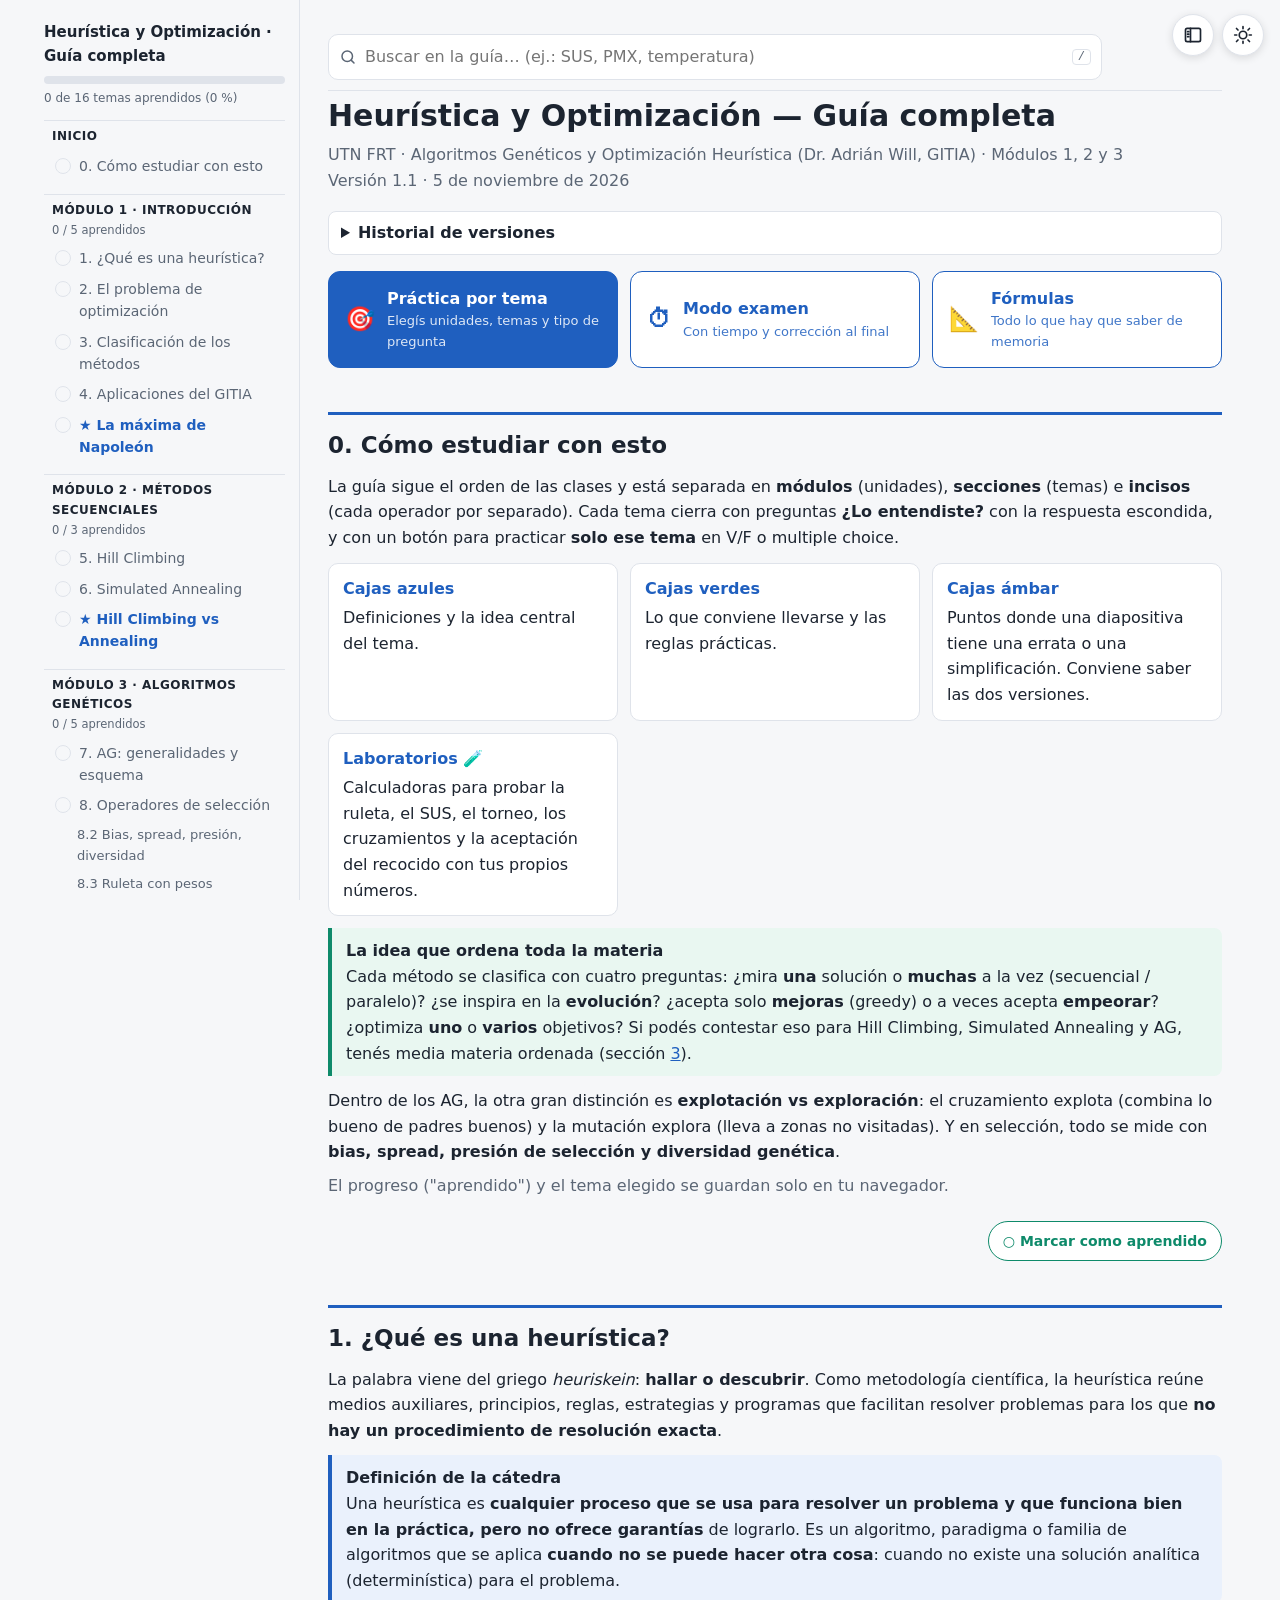
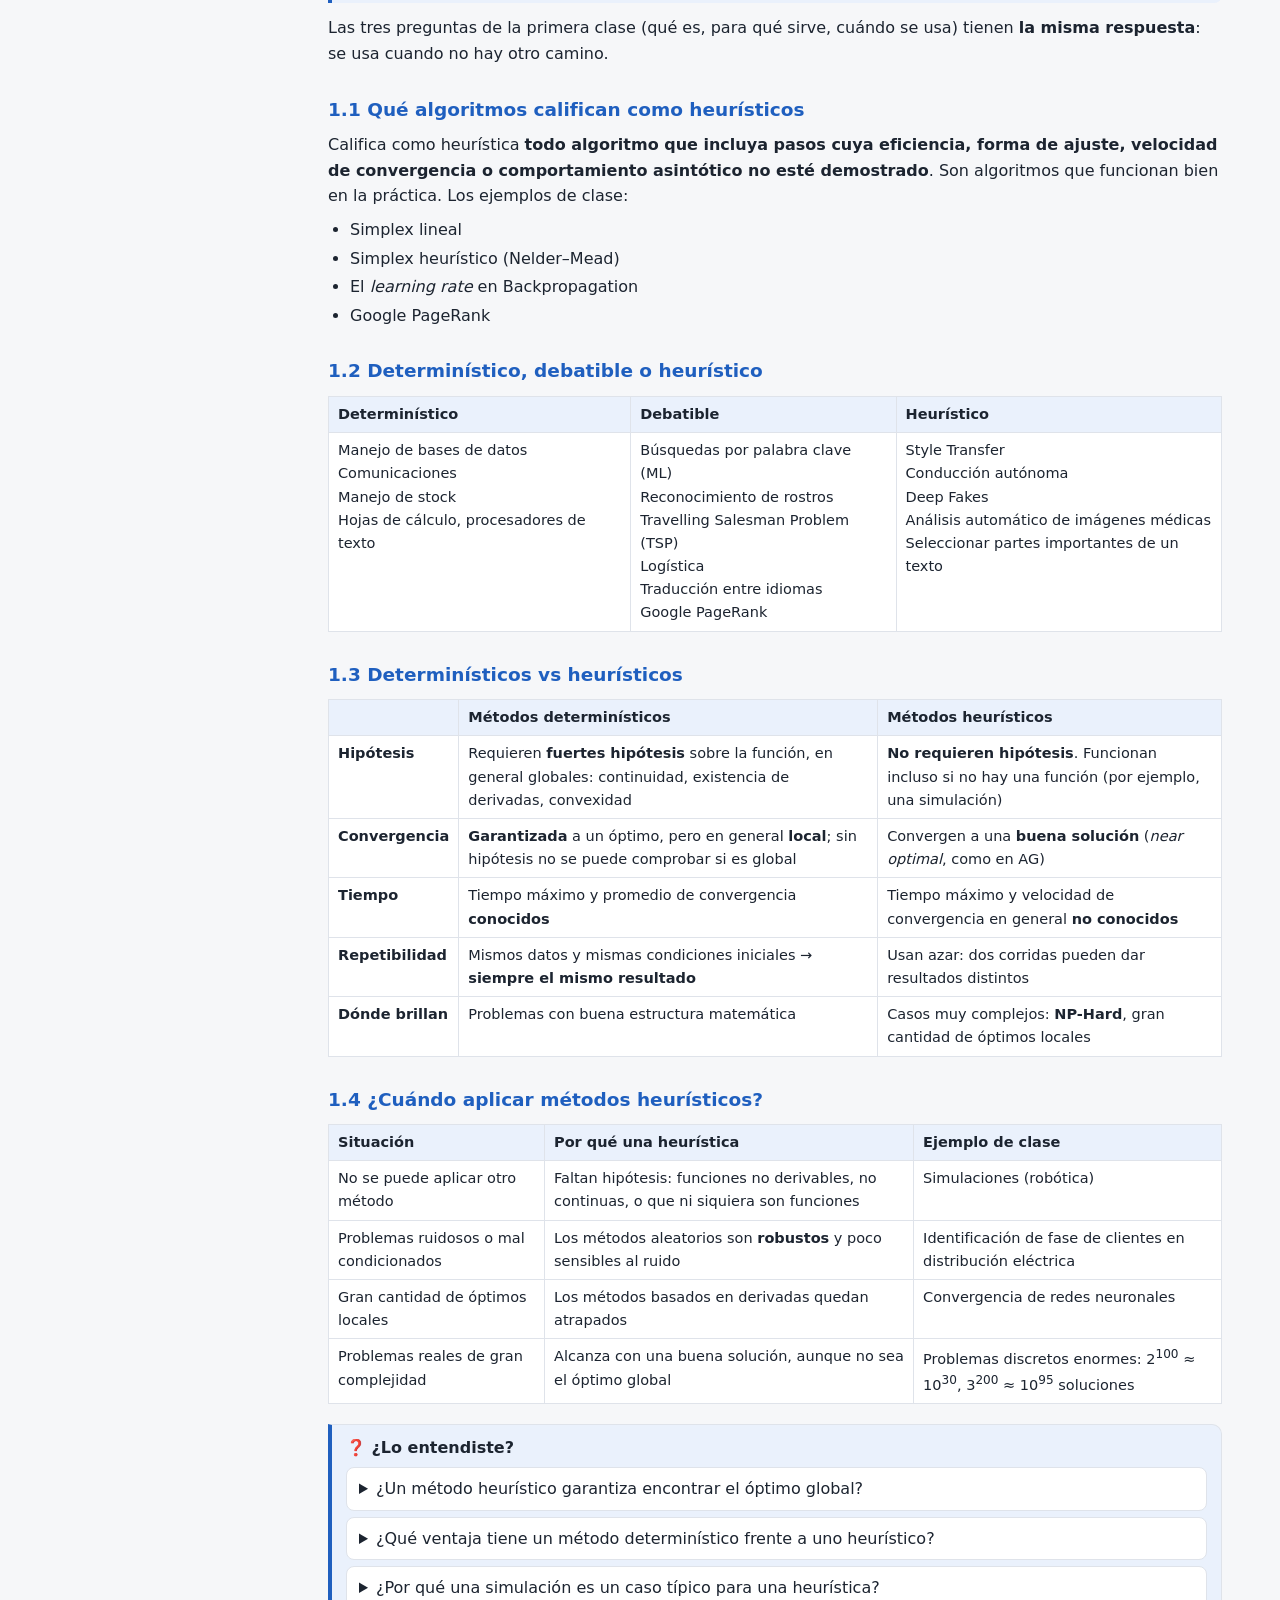
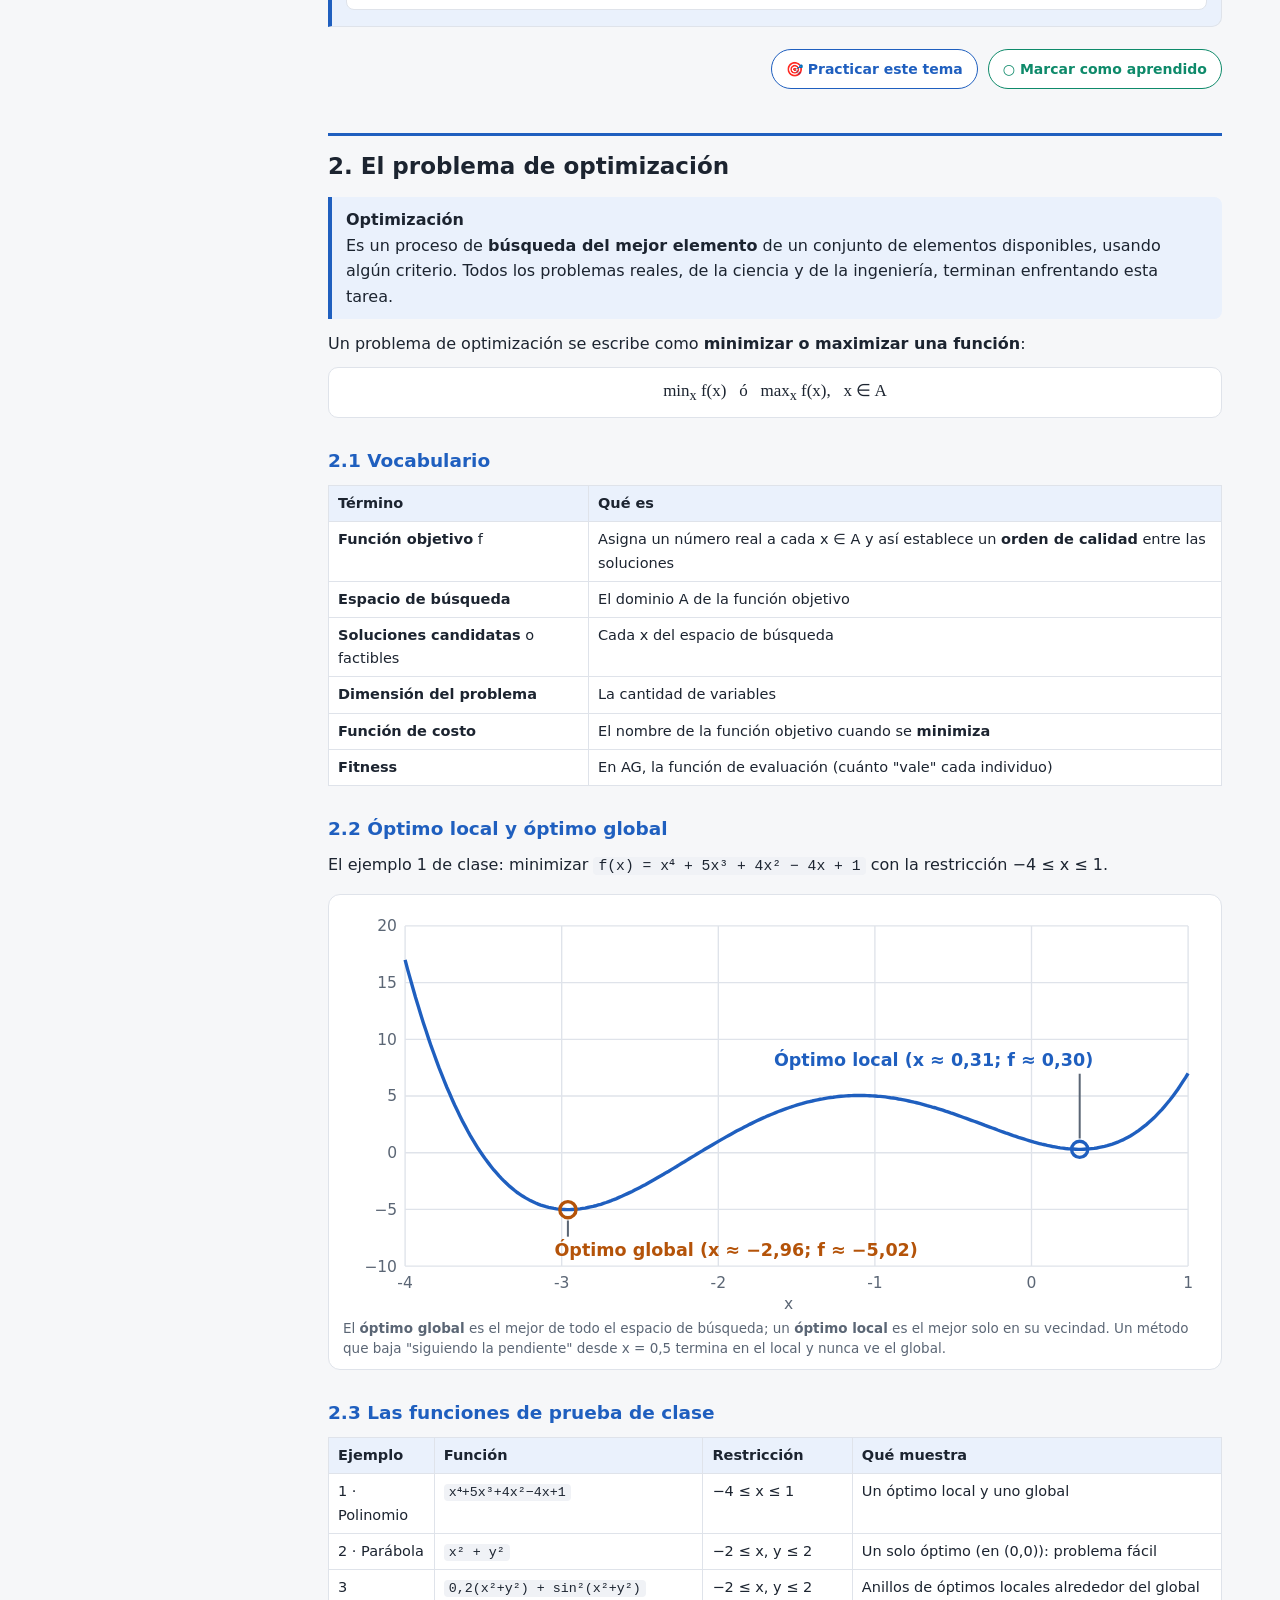
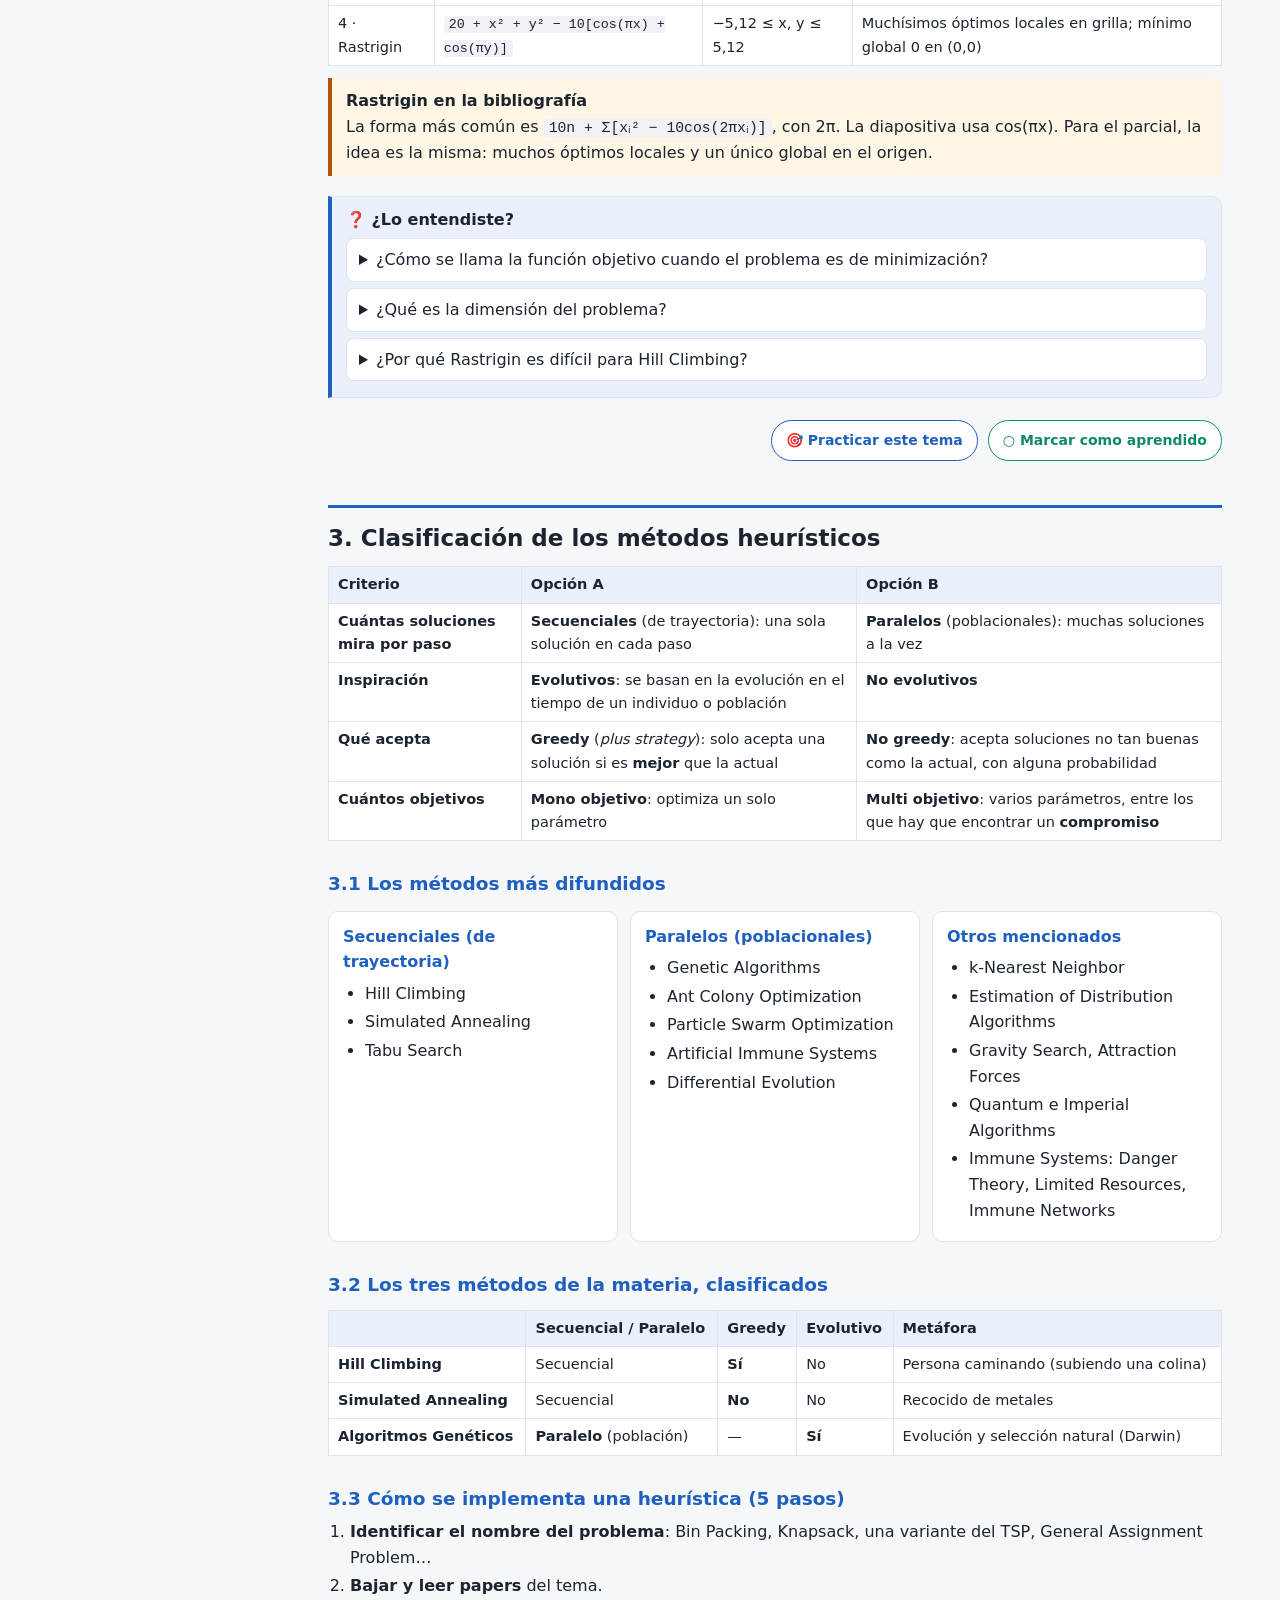
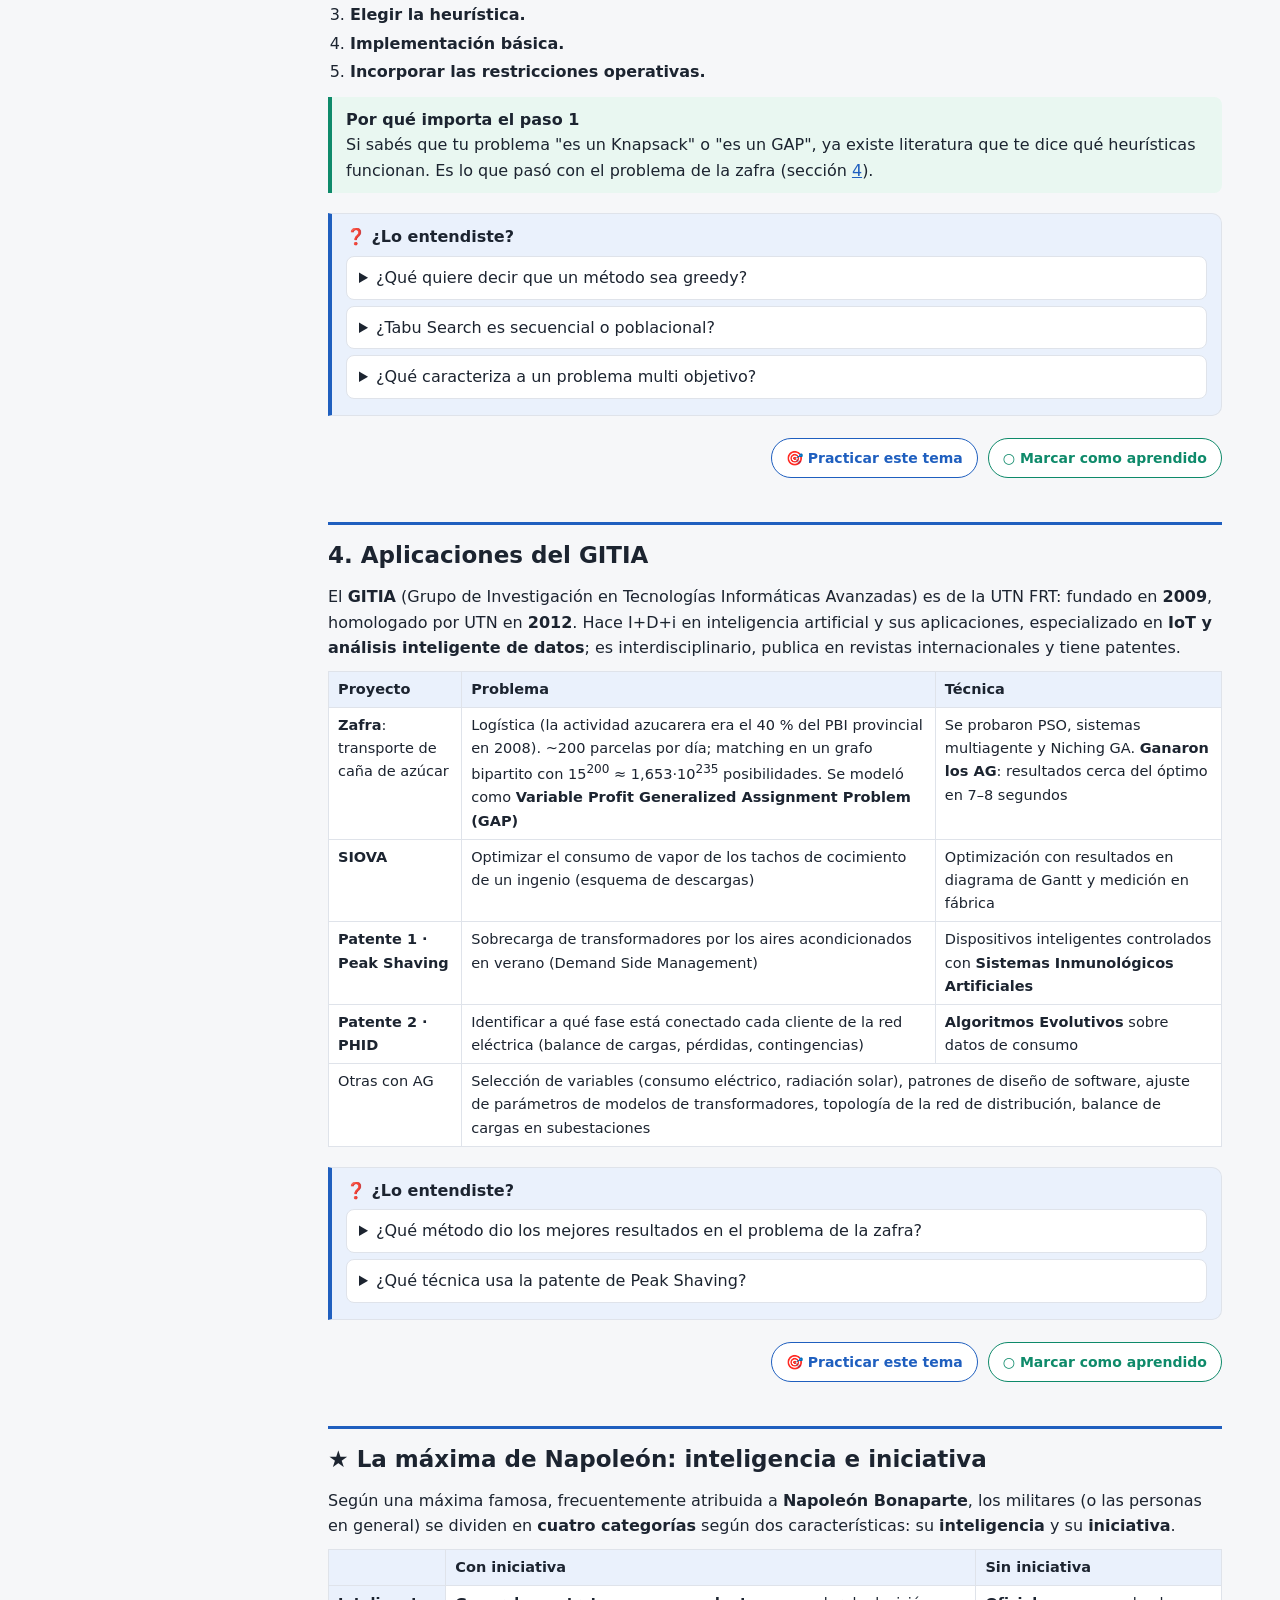
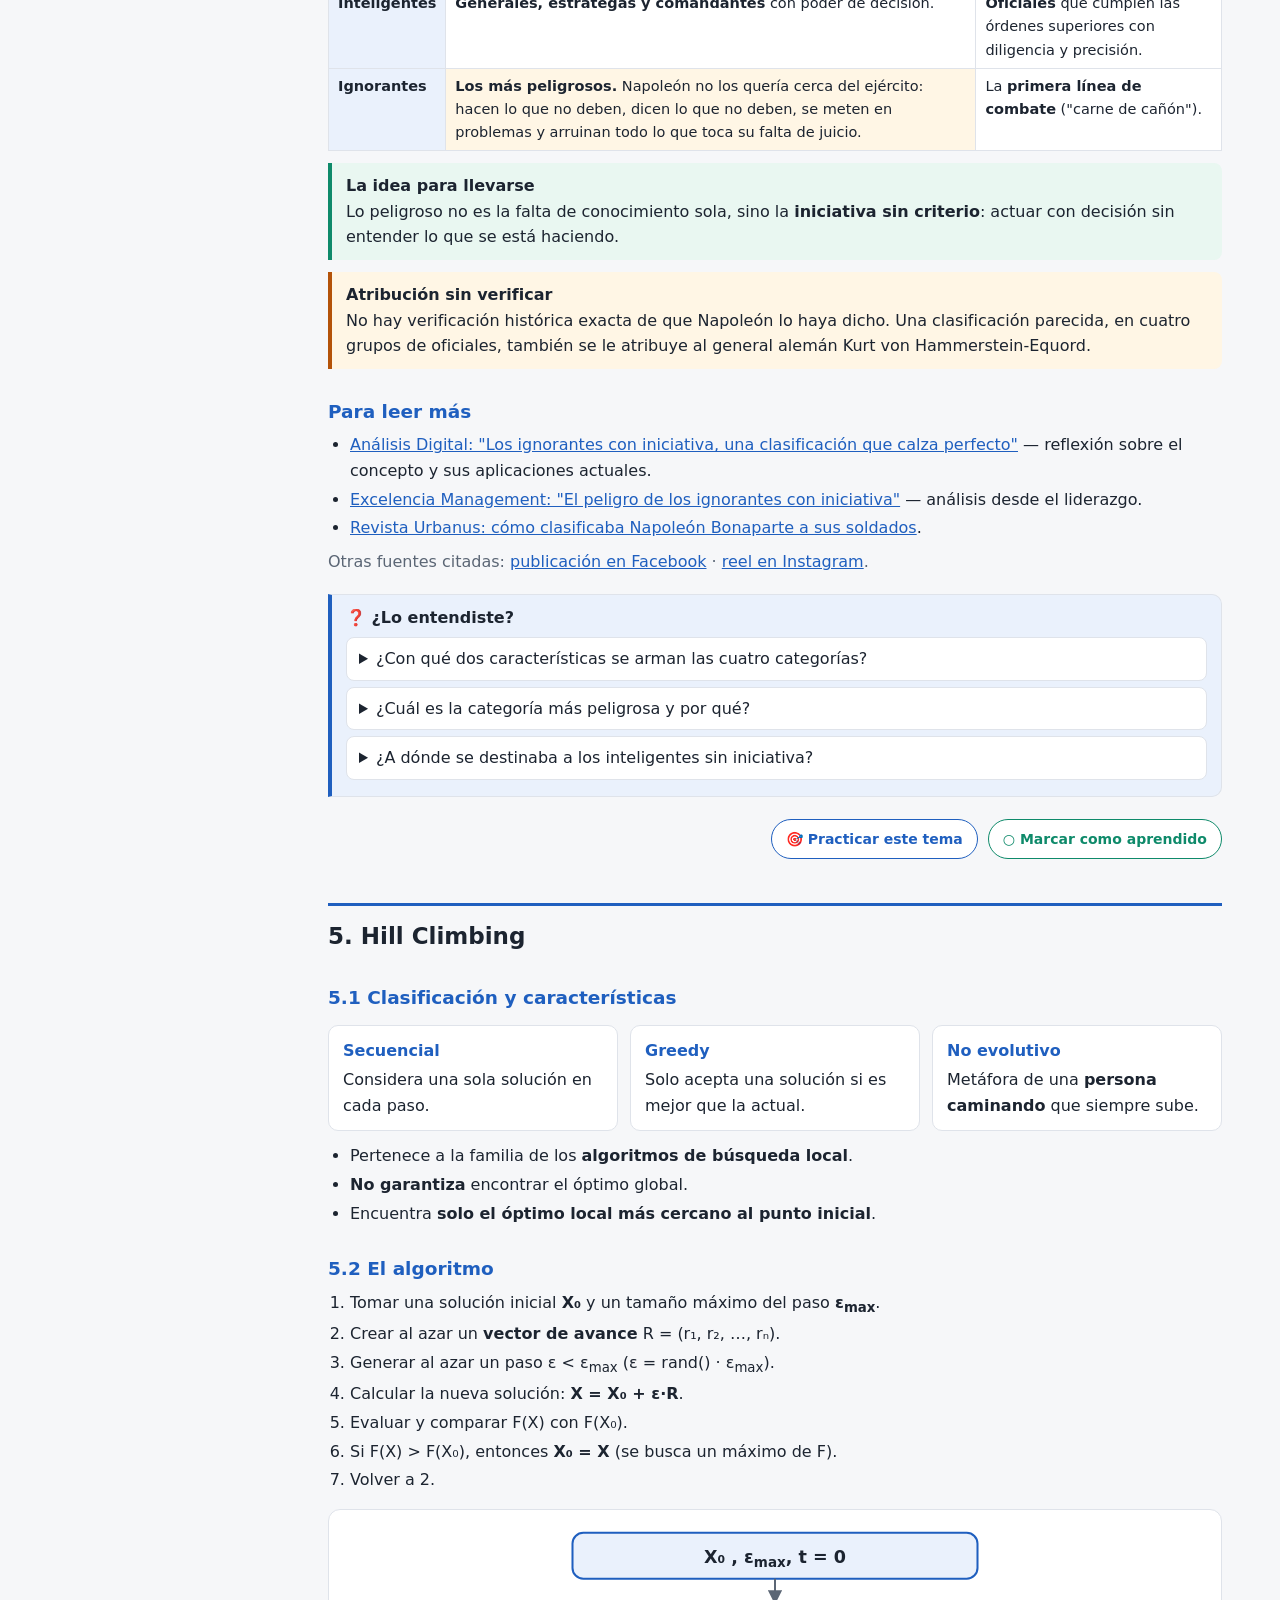
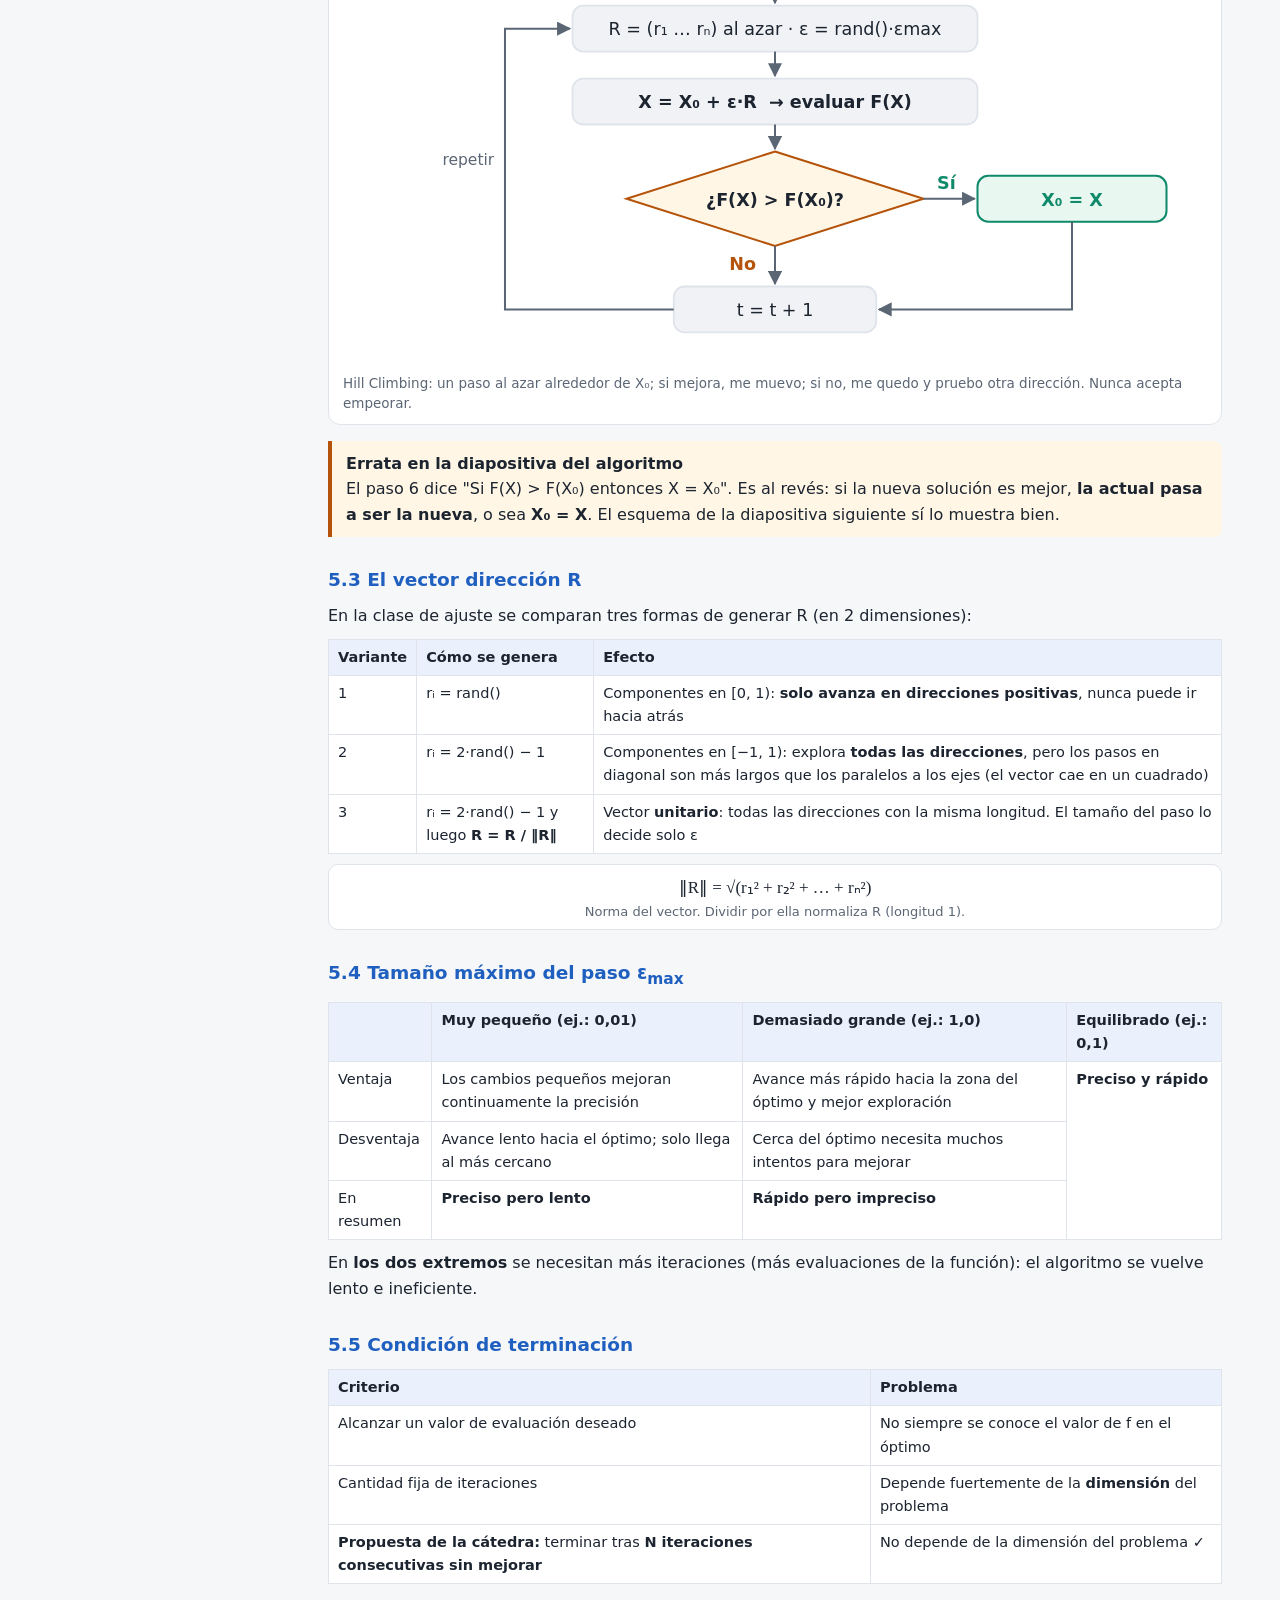
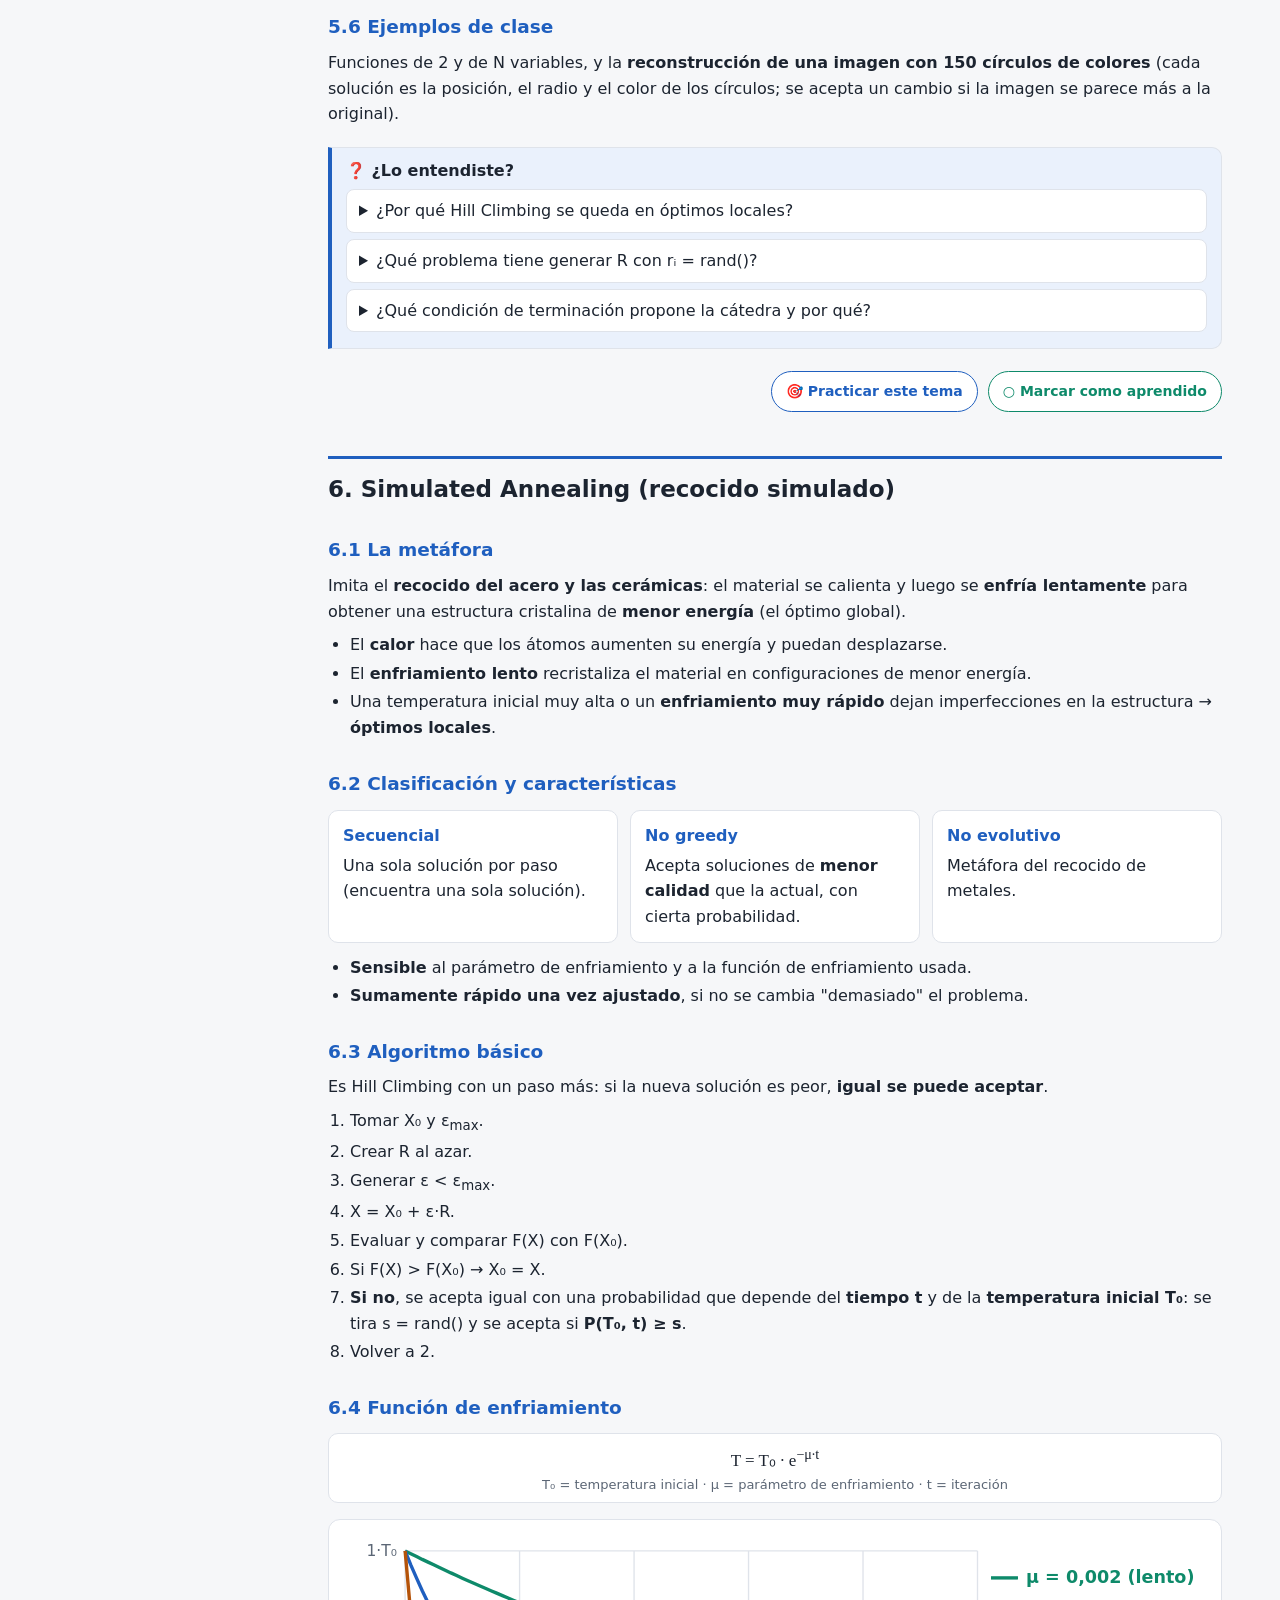
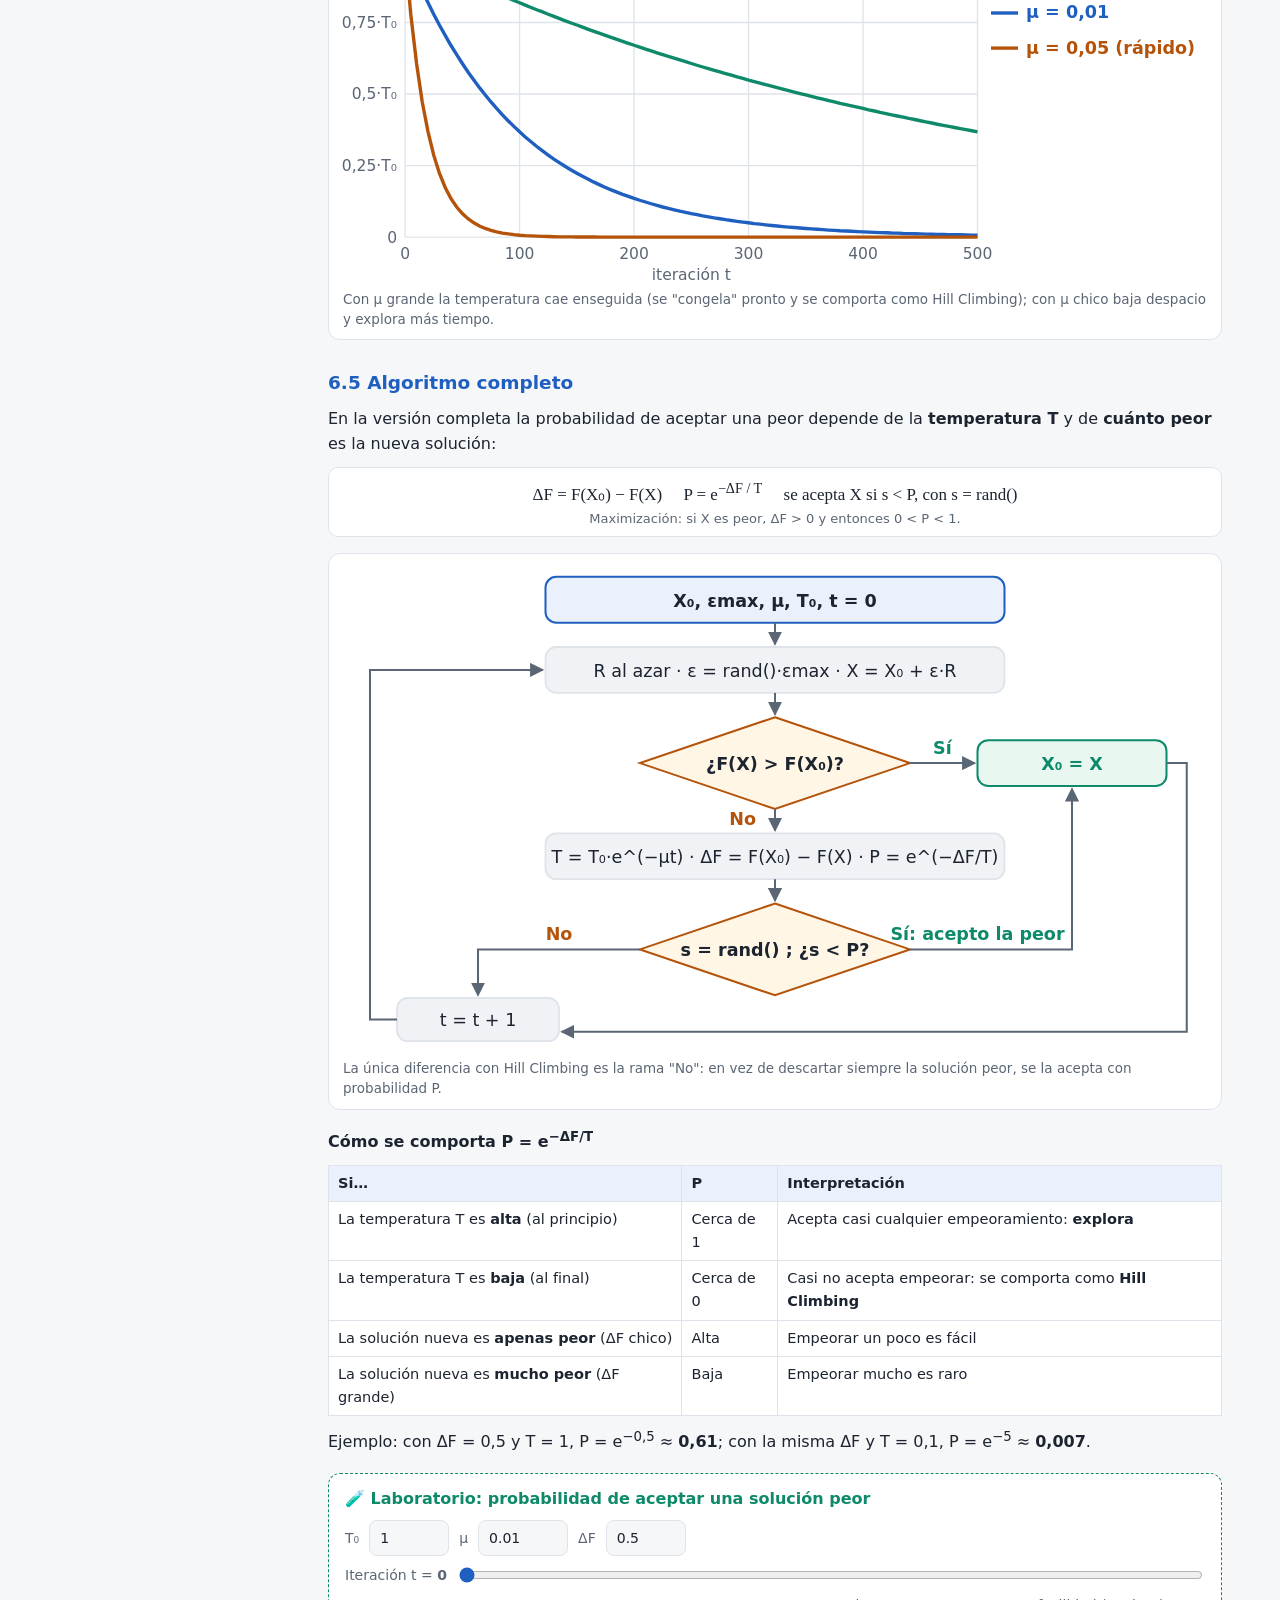
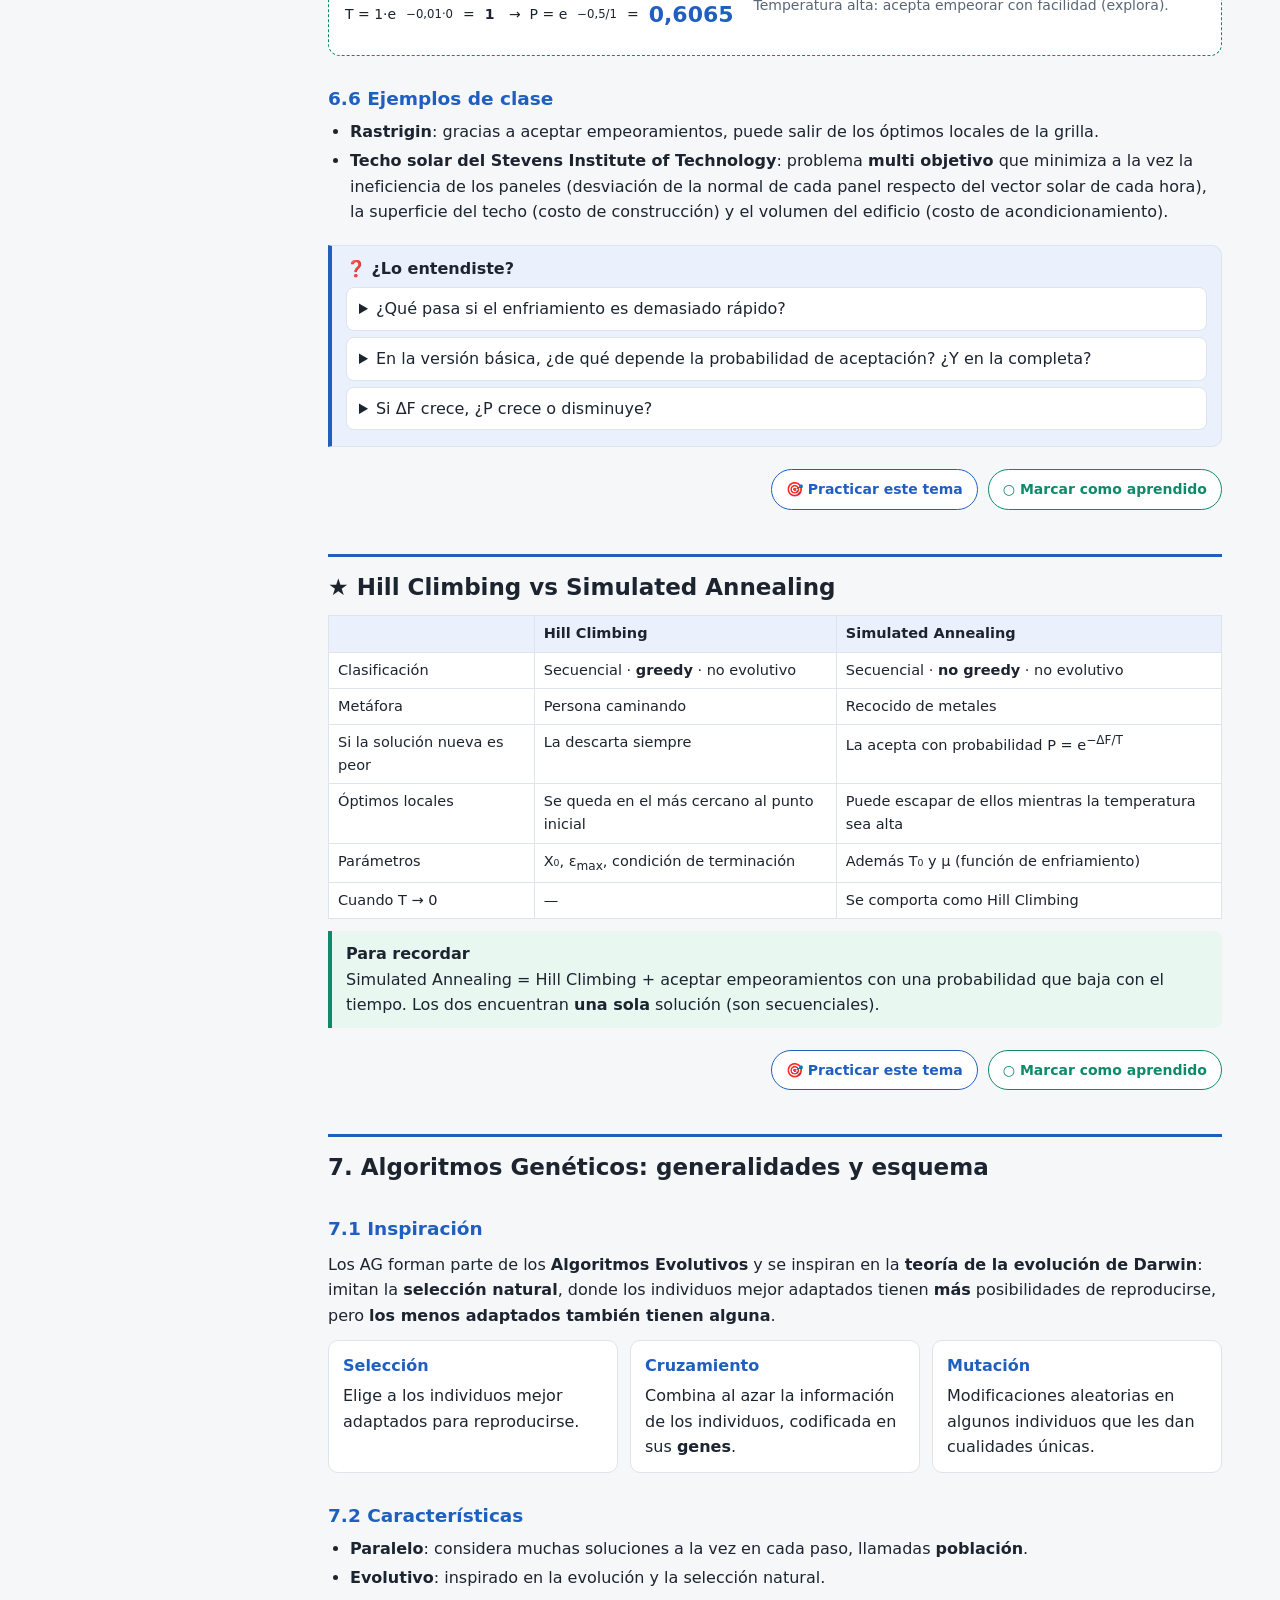
==== commit 9102ba07: "Agrega el tema "La máxima de Napoleón" con preguntas de práctica Co-Authored-By: Claude Opus 5.5 <no" ====
--- a/index.html
+++ b/index.html
@@ -24,6 +24,7 @@
 <a href="#s2">2. El problema de optimización</a>
 <a href="#s3">3. Clasificación de los métodos</a>
 <a href="#s4">4. Aplicaciones del GITIA</a>
+<a href="#snap" class="star">★ La máxima de Napoleón</a>
 </div>
 
 <div class="mod"><div class="modh"><span class="mn">Módulo 2 · Métodos secuenciales</span><span class="mi"></span></div>
@@ -71,10 +72,11 @@
 <button class="theme-btn" id="themeBtn" type="button" aria-label="Cambiar modo claro u oscuro" title="Cambiar modo claro / oscuro"><svg class="sun" viewBox="0 0 24 24" fill="none" stroke="currentColor" stroke-width="2" stroke-linecap="round"><circle cx="12" cy="12" r="4.5"/><path d="M12 2v2.5M12 19.5V22M4.2 4.2l1.8 1.8M18 18l1.8 1.8M2 12h2.5M19.5 12H22M4.2 19.8 6 18M18 6l1.8-1.8"/></svg><svg class="moon" viewBox="0 0 24 24" fill="none" stroke="currentColor" stroke-width="2" stroke-linecap="round" stroke-linejoin="round"><path d="M20 14.5A8 8 0 1 1 9.5 4a6.5 6.5 0 0 0 10.5 10.5z"/></svg></button>
 
 <h1>Heurística y Optimización — Guía completa</h1>
-<p class="sub">UTN FRT · Algoritmos Genéticos y Optimización Heurística (Dr. Adrián Will, GITIA) · Módulos 1, 2 y 3<br>Versión 1.0 · 5 de noviembre de 2026</p>
+<p class="sub">UTN FRT · Algoritmos Genéticos y Optimización Heurística (Dr. Adrián Will, GITIA) · Módulos 1, 2 y 3<br>Versión 1.1 · 5 de noviembre de 2026</p>
 
 <details id="historial"><summary>Historial de versiones</summary>
 <ul class="vlog">
+<li><div><span class="vtag" style="background:#0e8a6a">v1.1 <small>05/11/2026</small></span></div><div>Nuevo tema destacado <b>★ La máxima de Napoleón</b> (inteligencia e iniciativa) en el Módulo 1, con preguntas de práctica.</div></li>
 <li><div><span class="vtag">v1.0 <small>05/11/2026</small></span></div><div><b>Versión inicial.</b> Módulo 1 (qué es una heurística, optimización, clasificación, proyectos GITIA), Módulo 2 (Hill Climbing y Simulated Annealing) y Módulo 3 (AG simple, cinco operadores de selección, ocho operadores de cruzamiento, mutación y el ejemplo completo). Laboratorios interactivos de ruleta/SUS/torneo, cruzamientos y probabilidad de aceptación. Banco de preguntas V/F y multiple choice por tema.</div></li>
 </ul>
 </details>
@@ -228,6 +230,37 @@
 <div class="gancho"><h4>❓ ¿Lo entendiste?</h4>
 <details><summary>¿Qué método dio los mejores resultados en el problema de la zafra?</summary><div>Los Algoritmos Genéticos, con soluciones cerca del óptimo en 7 a 8 segundos.</div></details>
 <details><summary>¿Qué técnica usa la patente de Peak Shaving?</summary><div>Sistemas Inmunológicos Artificiales.</div></details>
+</div>
+</section>
+
+<section id="snap" data-tema="napo">
+<h2>★ La máxima de Napoleón: inteligencia e iniciativa</h2>
+<p>Según una máxima famosa, frecuentemente atribuida a <b>Napoleón Bonaparte</b>, los militares (o las personas en general) se dividen en <b>cuatro categorías</b> según dos características: su <b>inteligencia</b> y su <b>iniciativa</b>.</p>
+<div class="scroll"><table>
+<tr><th></th><th>Con iniciativa</th><th>Sin iniciativa</th></tr>
+<tr><th>Inteligentes</th>
+<td><b>Generales, estrategas y comandantes</b> con poder de decisión.</td>
+<td><b>Oficiales</b> que cumplen las órdenes superiores con diligencia y precisión.</td></tr>
+<tr><th>Ignorantes</th>
+<td style="background:var(--warnbg)"><b>Los más peligrosos.</b> Napoleón no los quería cerca del ejército: hacen lo que no deben, dicen lo que no deben, se meten en problemas y arruinan todo lo que toca su falta de juicio.</td>
+<td>La <b>primera línea de combate</b> ("carne de cañón").</td></tr>
+</table></div>
+<div class="box ok"><b>La idea para llevarse</b>
+Lo peligroso no es la falta de conocimiento sola, sino la <b>iniciativa sin criterio</b>: actuar con decisión sin entender lo que se está haciendo.</div>
+<div class="box warn"><b>Atribución sin verificar</b>
+No hay verificación histórica exacta de que Napoleón lo haya dicho. Una clasificación parecida, en cuatro grupos de oficiales, también se le atribuye al general alemán Kurt von Hammerstein-Equord.</div>
+<h3>Para leer más</h3>
+<ul>
+<li><a href="https://www.analisisdigital.com.ar/opinion/2026/04/14/los-ignorantes-con-iniciativa-una-clasificacion-que-calza-perfecto" target="_blank" rel="noopener">Análisis Digital: "Los ignorantes con iniciativa, una clasificación que calza perfecto"</a> — reflexión sobre el concepto y sus aplicaciones actuales.</li>
+<li><a href="https://excelencemanagement.wordpress.com/2025/03/13/el-peligro-de-los-ignorantes-con-iniciativa/" target="_blank" rel="noopener">Excelencia Management: "El peligro de los ignorantes con iniciativa"</a> — análisis desde el liderazgo.</li>
+<li><a href="https://www.revistaurbanus.com/post/como-clasificaba-napole%C3%B3n-bonaparte-a-sus-soldados" target="_blank" rel="noopener">Revista Urbanus: cómo clasificaba Napoleón Bonaparte a sus soldados</a>.</li>
+</ul>
+<p class="sub">Otras fuentes citadas: <a href="https://www.facebook.com/groups/559350810942612/posts/2212977972246546/" target="_blank" rel="noopener">publicación en Facebook</a> · <a href="https://www.instagram.com/reel/DLliGZ0tTVP/?hl=en" target="_blank" rel="noopener">reel en Instagram</a>.</p>
+
+<div class="gancho"><h4>❓ ¿Lo entendiste?</h4>
+<details><summary>¿Con qué dos características se arman las cuatro categorías?</summary><div>Inteligencia e iniciativa.</div></details>
+<details><summary>¿Cuál es la categoría más peligrosa y por qué?</summary><div>Los ignorantes con iniciativa: actúan sin criterio, hacen y dicen lo que no deben y arruinan lo que tocan.</div></details>
+<details><summary>¿A dónde se destinaba a los inteligentes sin iniciativa?</summary><div>A cargos de oficiales, para cumplir órdenes superiores con diligencia y precisión.</div></details>
 </div>
 </section>
 
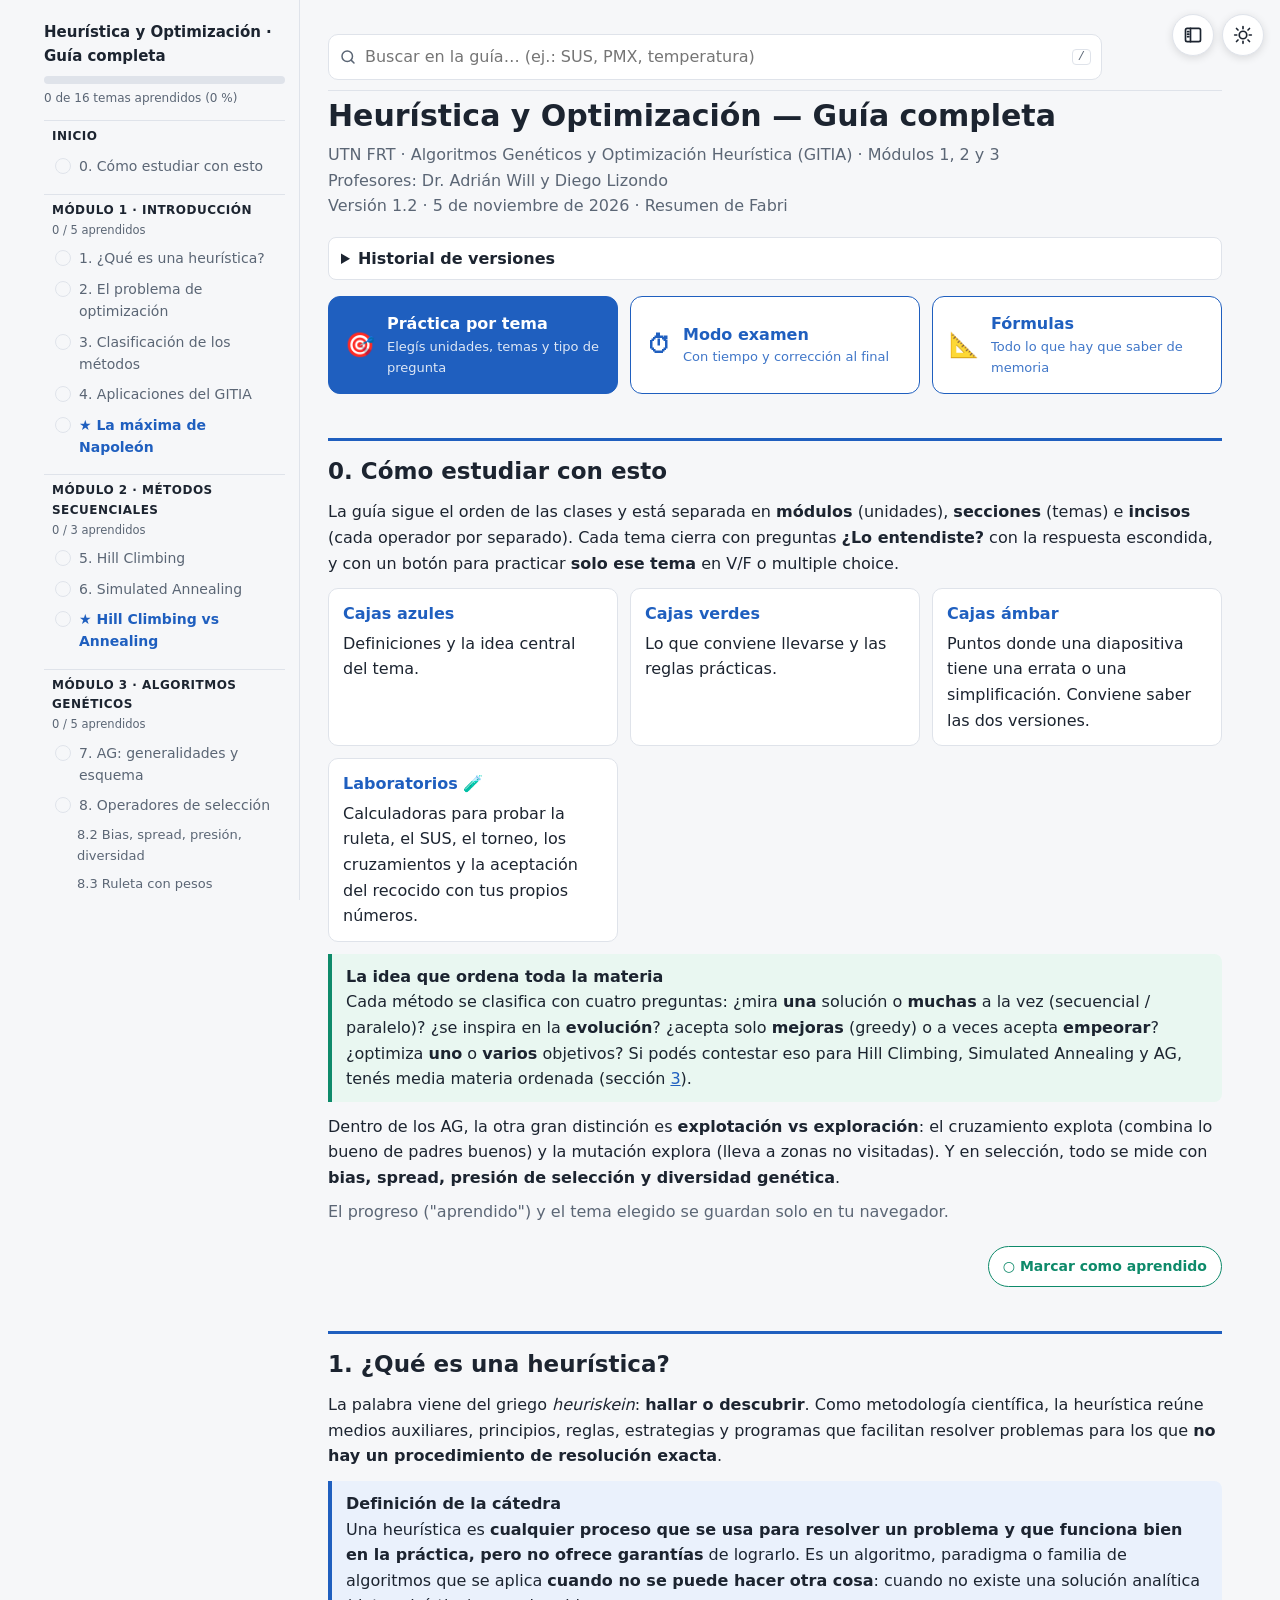
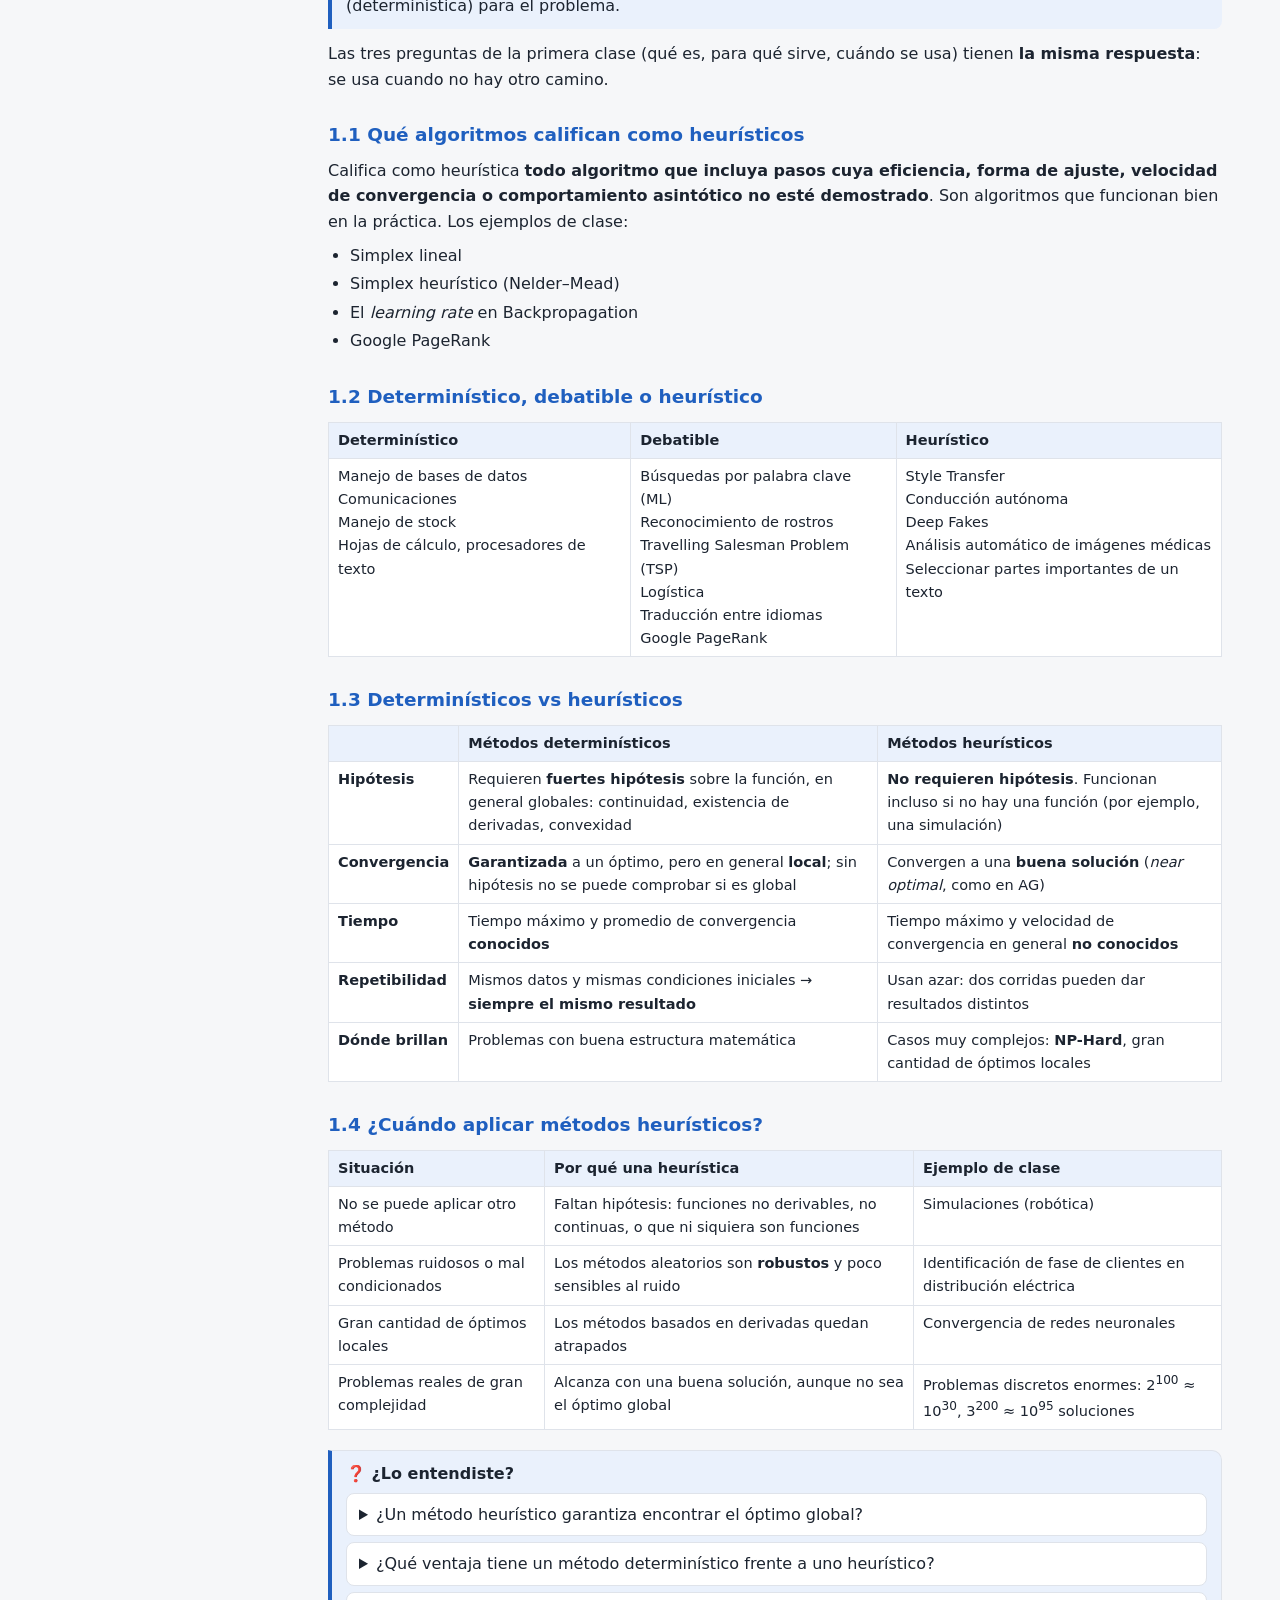
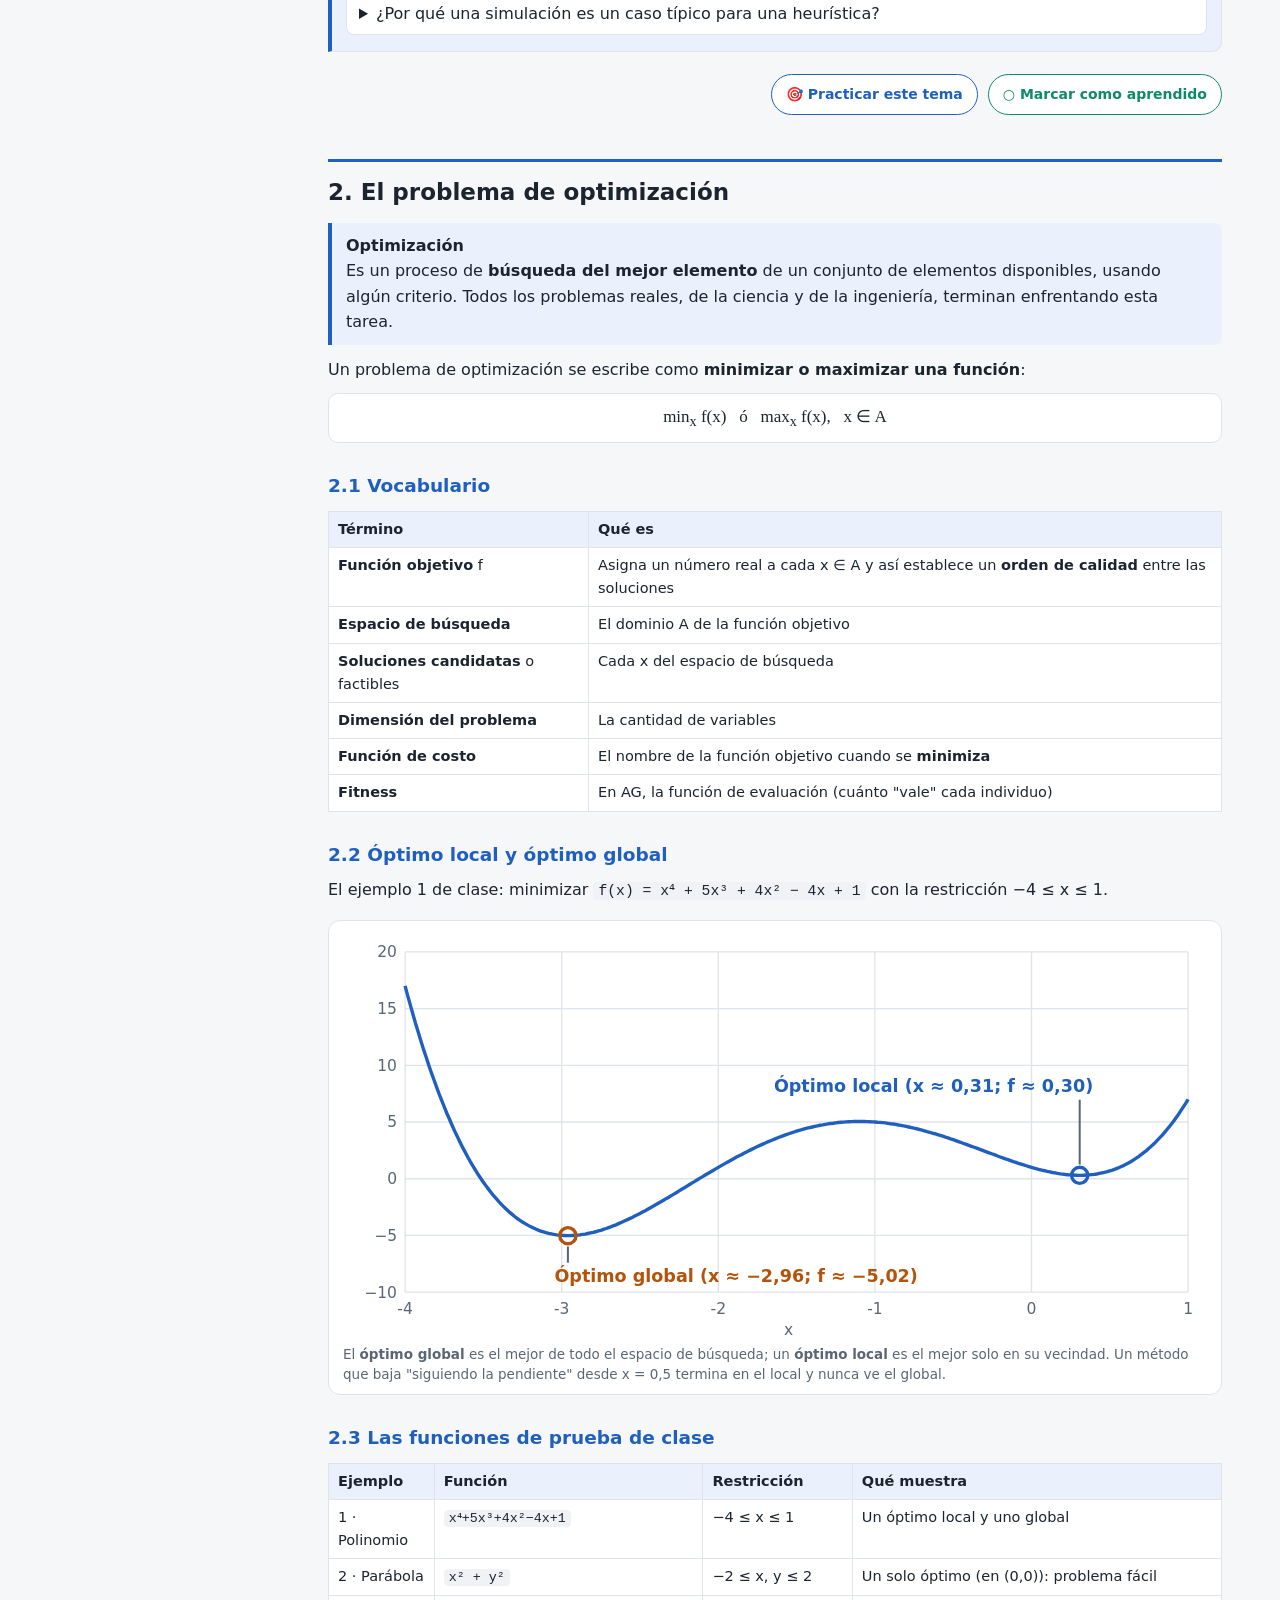
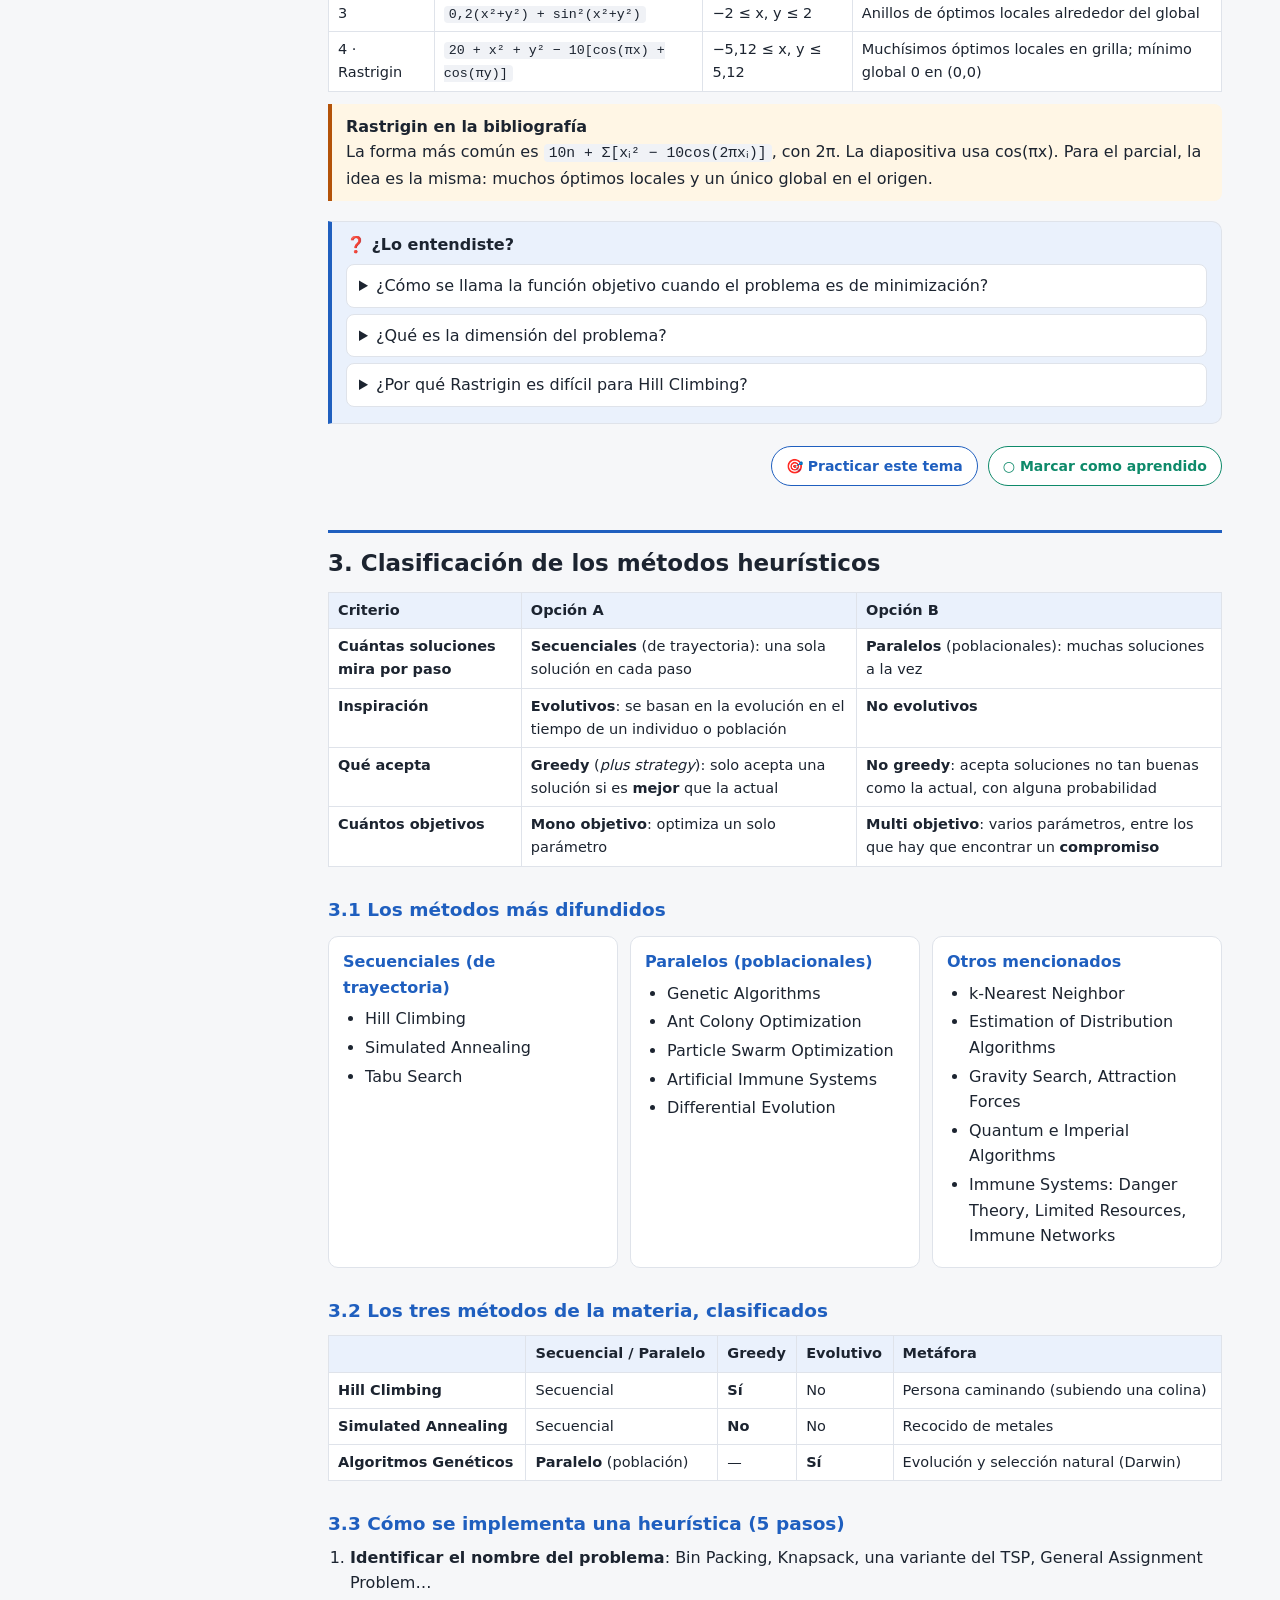
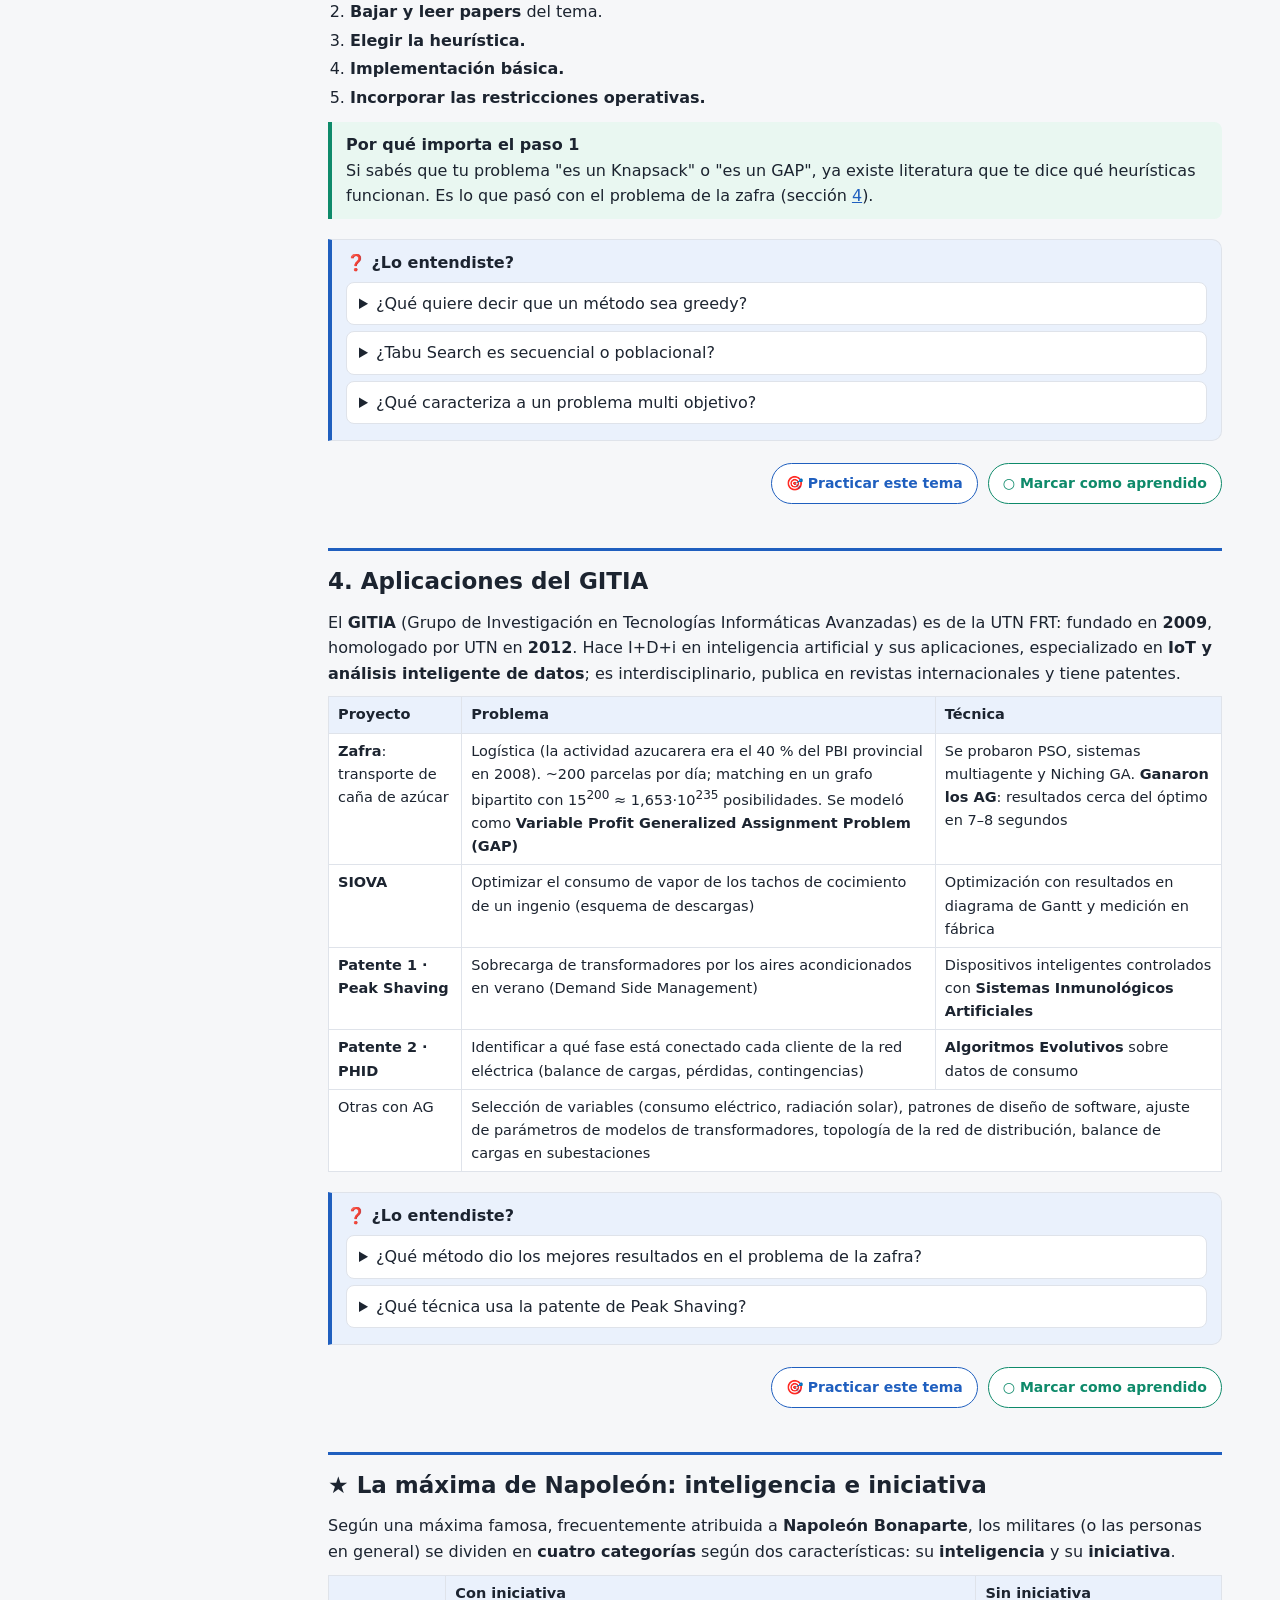
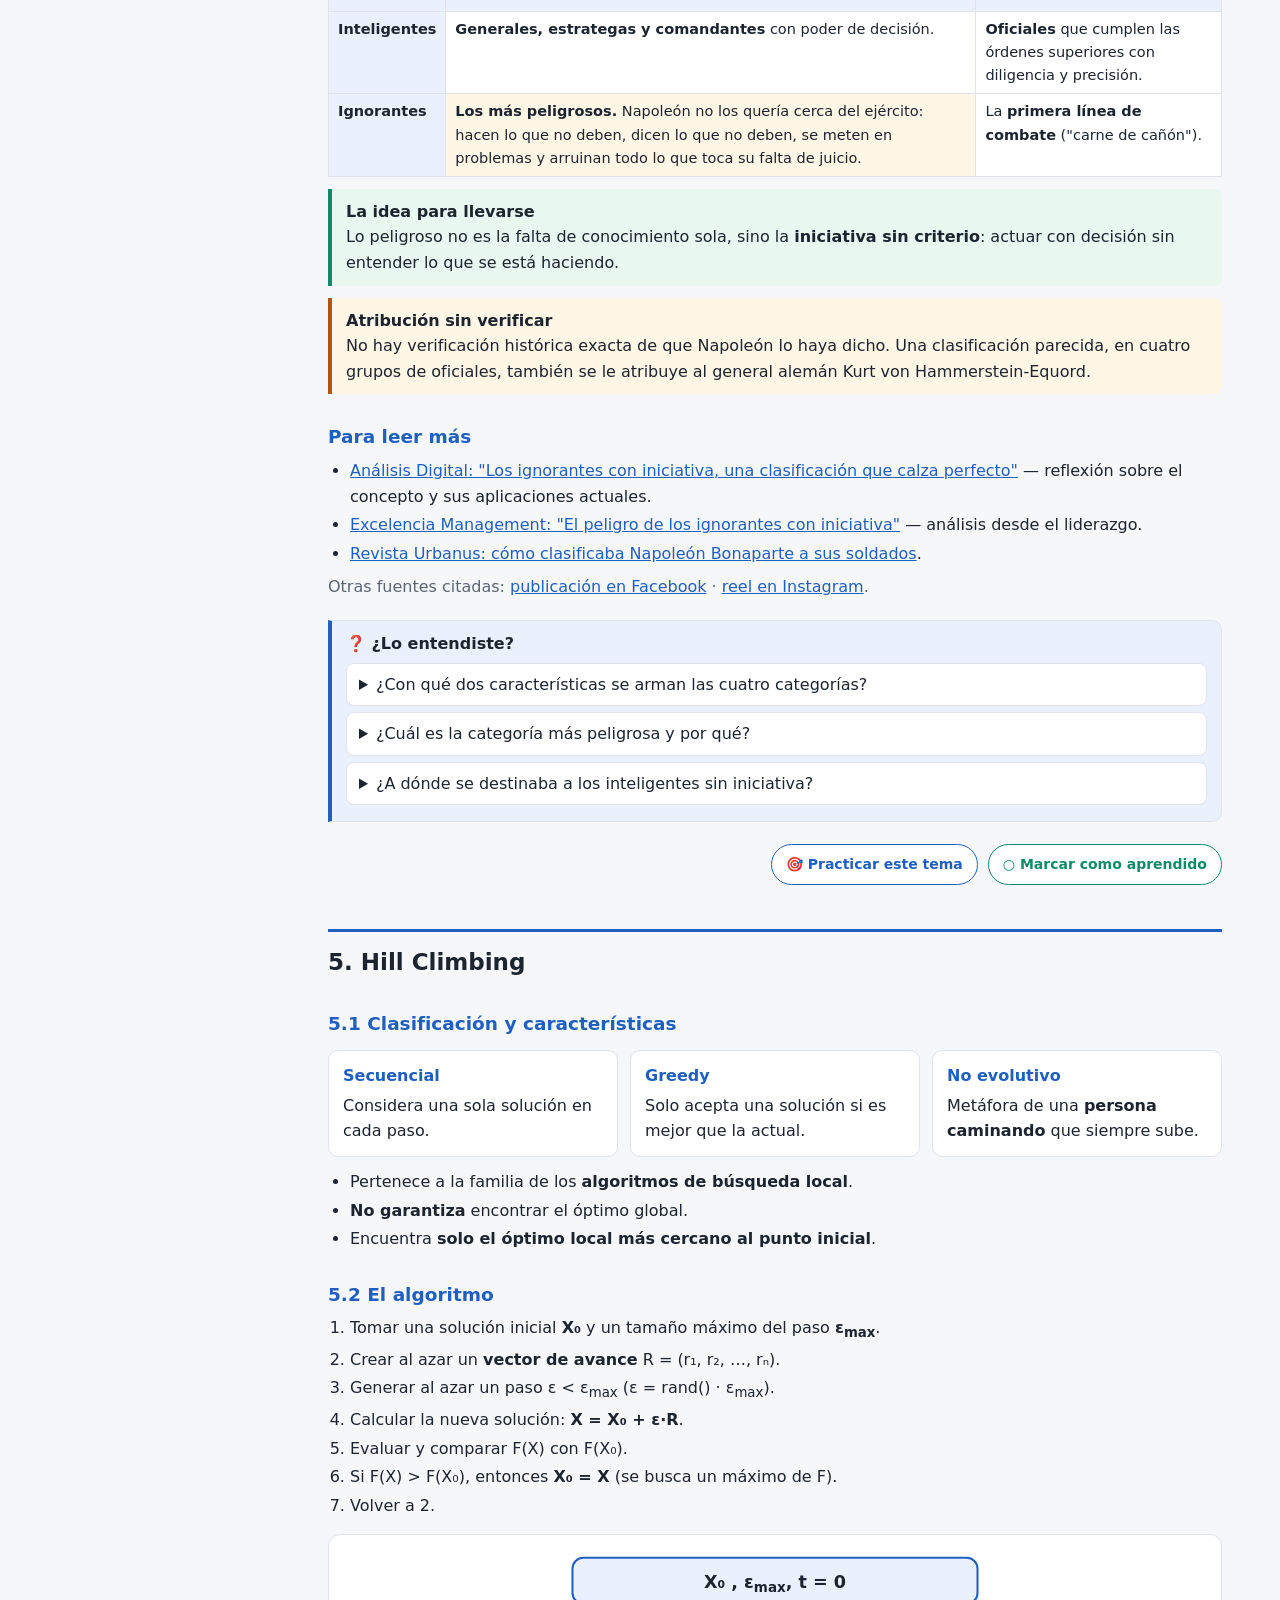
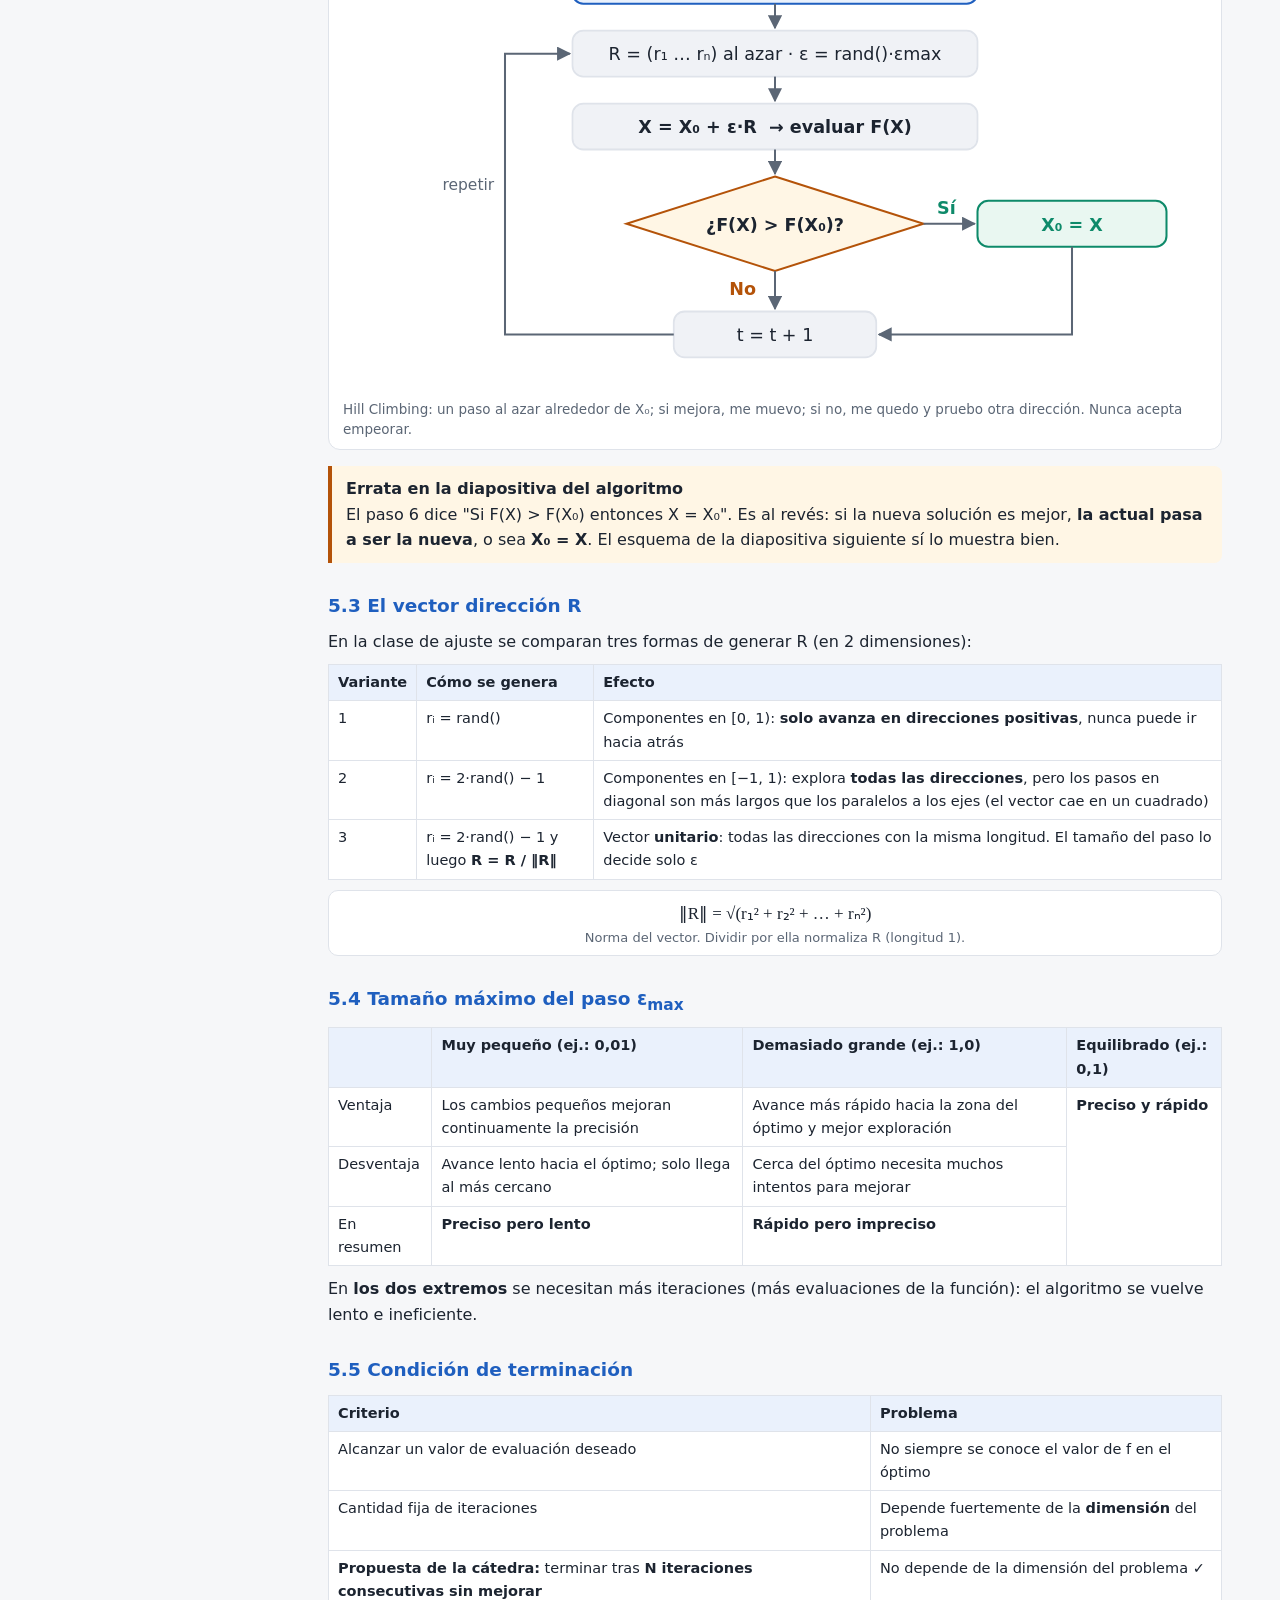
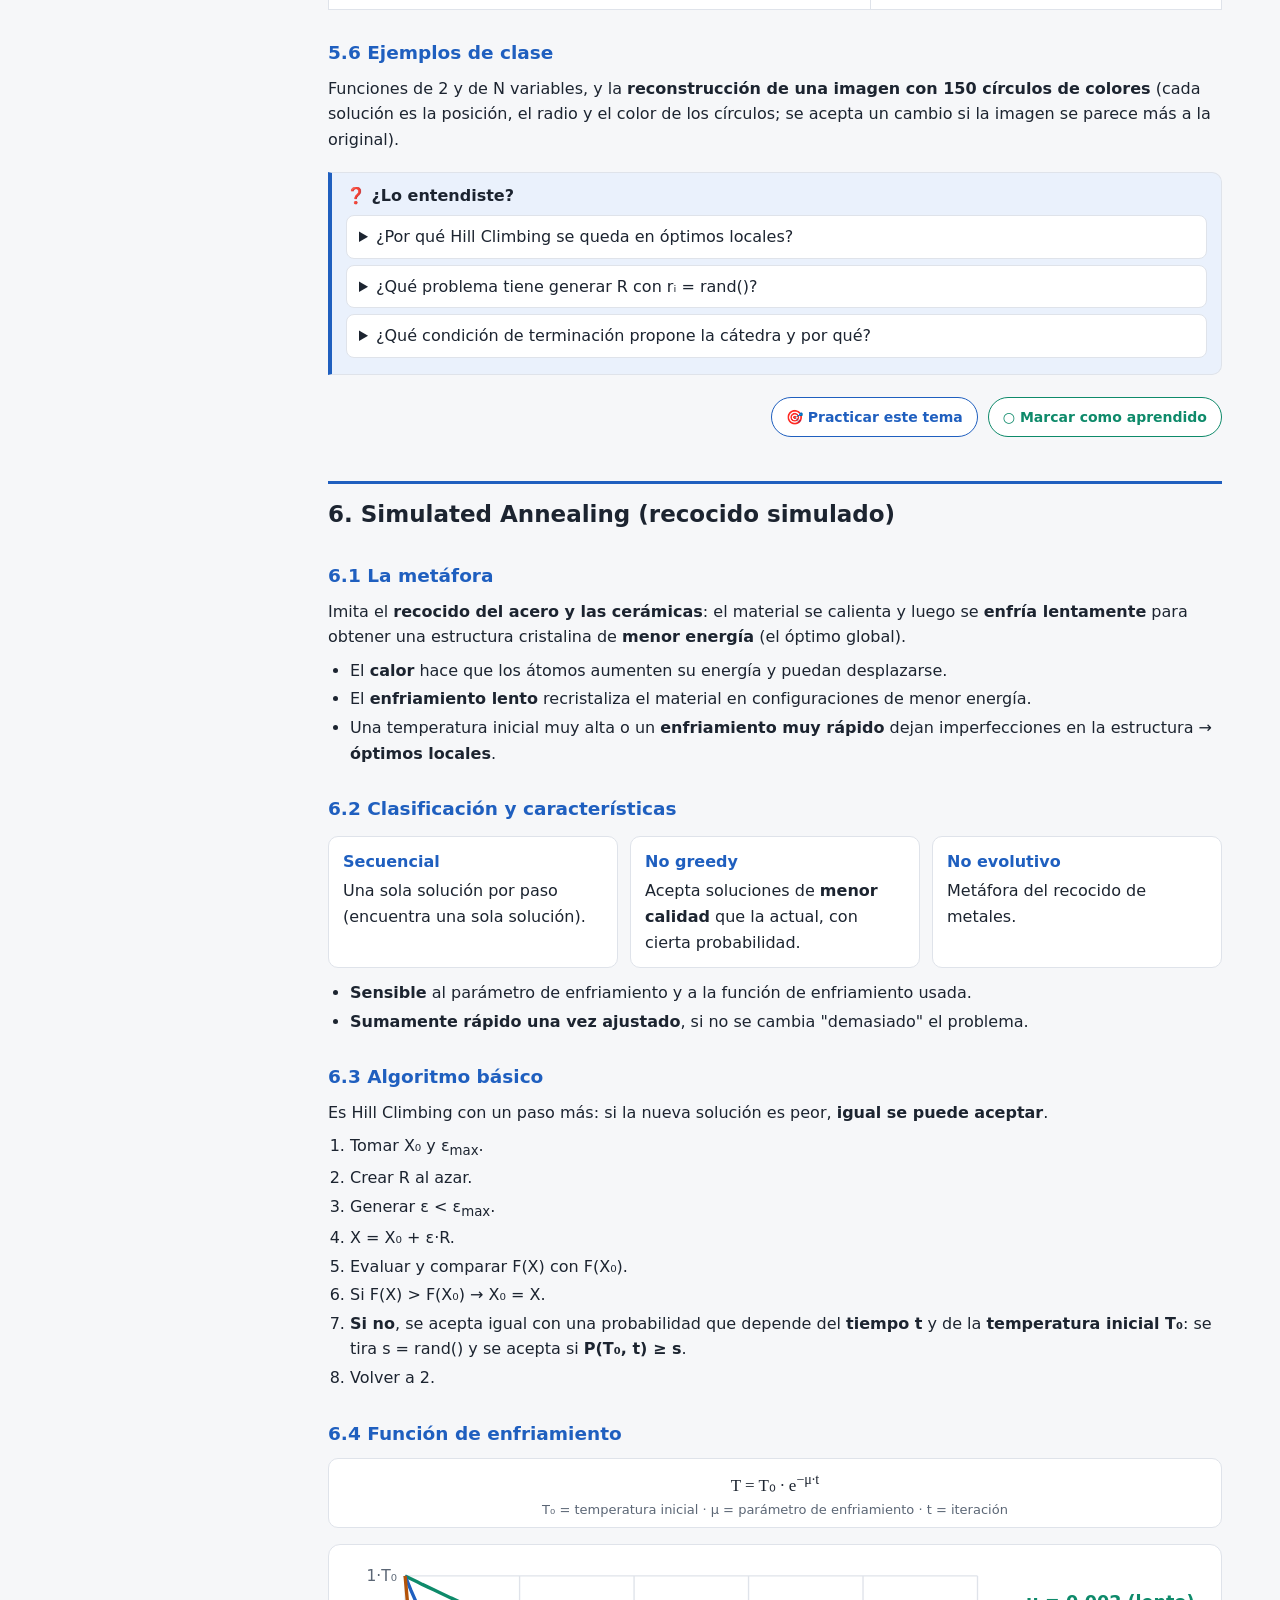
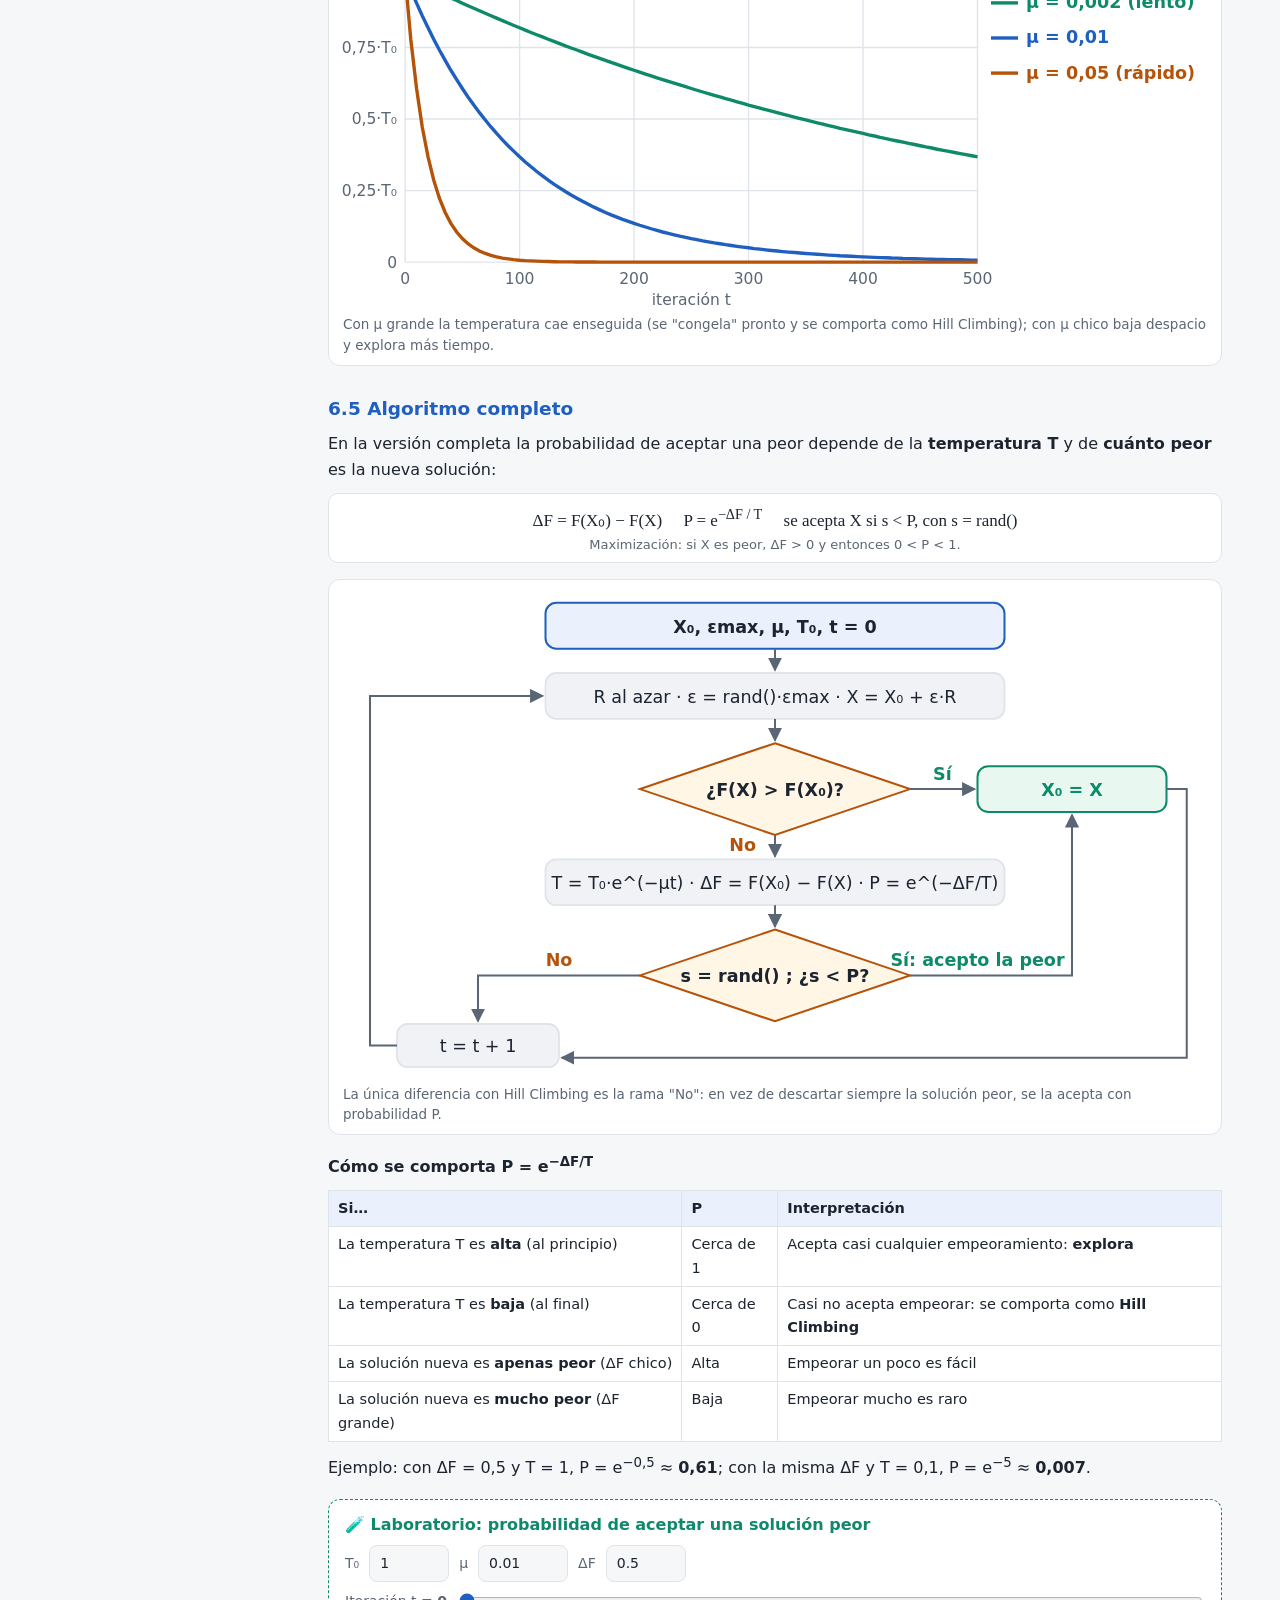
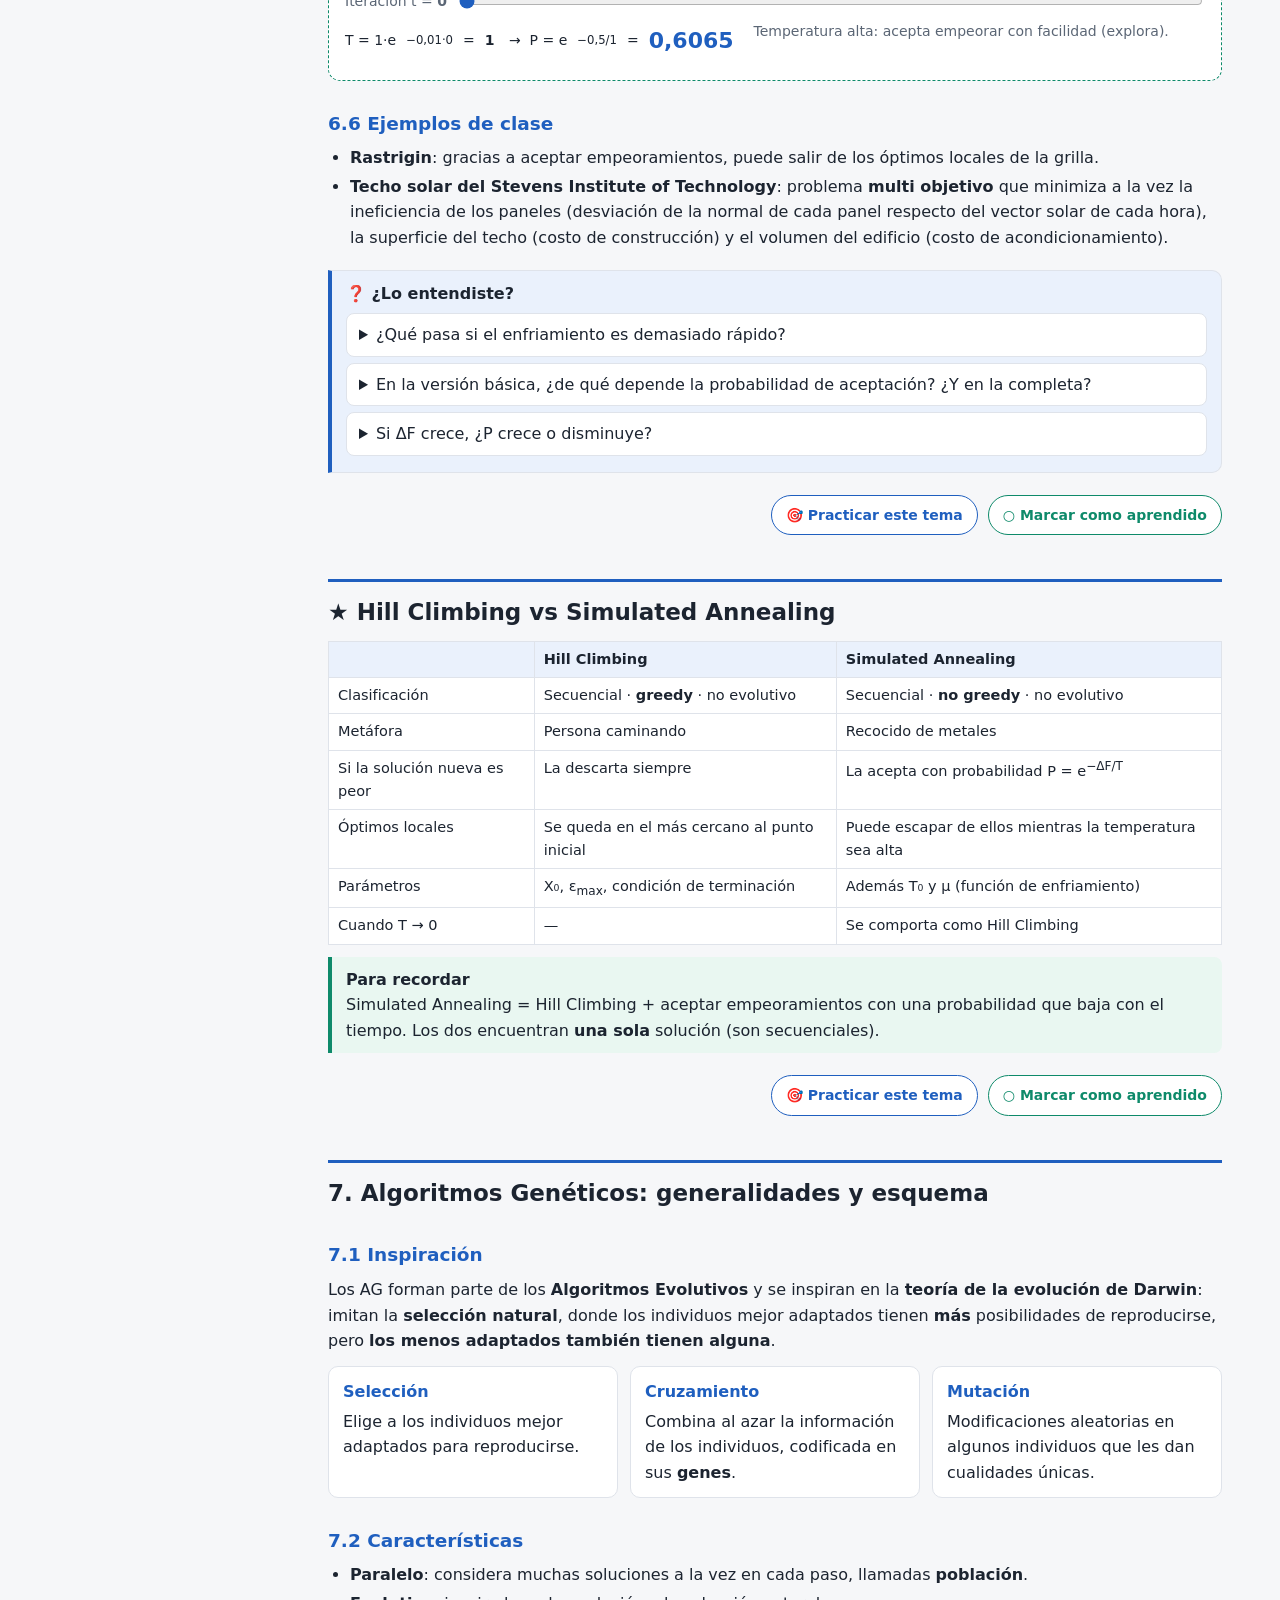
==== commit 5a692149: "Agrega profesores y autor del resumen Co-Authored-By: Claude Opus 5.5 <noreply@anthropic.com> Claude" ====
--- a/index.html
+++ b/index.html
@@ -4,6 +4,7 @@
 <meta charset="utf-8">
 <meta name="viewport" content="width=device-width, initial-scale=1">
 <title>Heurística y Optimización · Guía completa</title>
+<meta name="author" content="Fabri">
 <meta name="description" content="Resumen de Algoritmos Genéticos y Optimización Heurística (UTN FRT): heurísticas, Hill Climbing, Simulated Annealing y Algoritmos Genéticos con selección, cruzamiento y mutación.">
 <link rel="icon" href="data:image/svg+xml,%3Csvg xmlns='http://www.w3.org/2000/svg' viewBox='0 0 64 64'%3E%3Crect width='64' height='64' rx='14' fill='%231f5fbf'/%3E%3Cpath d='M10 46 L24 28 L34 38 L46 16 L54 26' fill='none' stroke='white' stroke-width='6' stroke-linecap='round' stroke-linejoin='round'/%3E%3C/svg%3E">
 <link rel="stylesheet" href="assets/estilo.css">
@@ -72,10 +73,11 @@
 <button class="theme-btn" id="themeBtn" type="button" aria-label="Cambiar modo claro u oscuro" title="Cambiar modo claro / oscuro"><svg class="sun" viewBox="0 0 24 24" fill="none" stroke="currentColor" stroke-width="2" stroke-linecap="round"><circle cx="12" cy="12" r="4.5"/><path d="M12 2v2.5M12 19.5V22M4.2 4.2l1.8 1.8M18 18l1.8 1.8M2 12h2.5M19.5 12H22M4.2 19.8 6 18M18 6l1.8-1.8"/></svg><svg class="moon" viewBox="0 0 24 24" fill="none" stroke="currentColor" stroke-width="2" stroke-linecap="round" stroke-linejoin="round"><path d="M20 14.5A8 8 0 1 1 9.5 4a6.5 6.5 0 0 0 10.5 10.5z"/></svg></button>
 
 <h1>Heurística y Optimización — Guía completa</h1>
-<p class="sub">UTN FRT · Algoritmos Genéticos y Optimización Heurística (Dr. Adrián Will, GITIA) · Módulos 1, 2 y 3<br>Versión 1.1 · 5 de noviembre de 2026</p>
+<p class="sub">UTN FRT · Algoritmos Genéticos y Optimización Heurística (GITIA) · Módulos 1, 2 y 3<br>Profesores: Dr. Adrián Will y Diego Lizondo<br>Versión 1.2 · 5 de noviembre de 2026 · Resumen de Fabri</p>
 
 <details id="historial"><summary>Historial de versiones</summary>
 <ul class="vlog">
+<li><div><span class="vtag" style="background:#7c3aed">v1.2 <small>05/11/2026</small></span></div><div>Se agregan los profesores (Dr. Adrián Will y Diego Lizondo) y el autor del resumen.</div></li>
 <li><div><span class="vtag" style="background:#0e8a6a">v1.1 <small>05/11/2026</small></span></div><div>Nuevo tema destacado <b>★ La máxima de Napoleón</b> (inteligencia e iniciativa) en el Módulo 1, con preguntas de práctica.</div></li>
 <li><div><span class="vtag">v1.0 <small>05/11/2026</small></span></div><div><b>Versión inicial.</b> Módulo 1 (qué es una heurística, optimización, clasificación, proyectos GITIA), Módulo 2 (Hill Climbing y Simulated Annealing) y Módulo 3 (AG simple, cinco operadores de selección, ocho operadores de cruzamiento, mutación y el ejemplo completo). Laboratorios interactivos de ruleta/SUS/torneo, cruzamientos y probabilidad de aceptación. Banco de preguntas V/F y multiple choice por tema.</div></li>
 </ul>
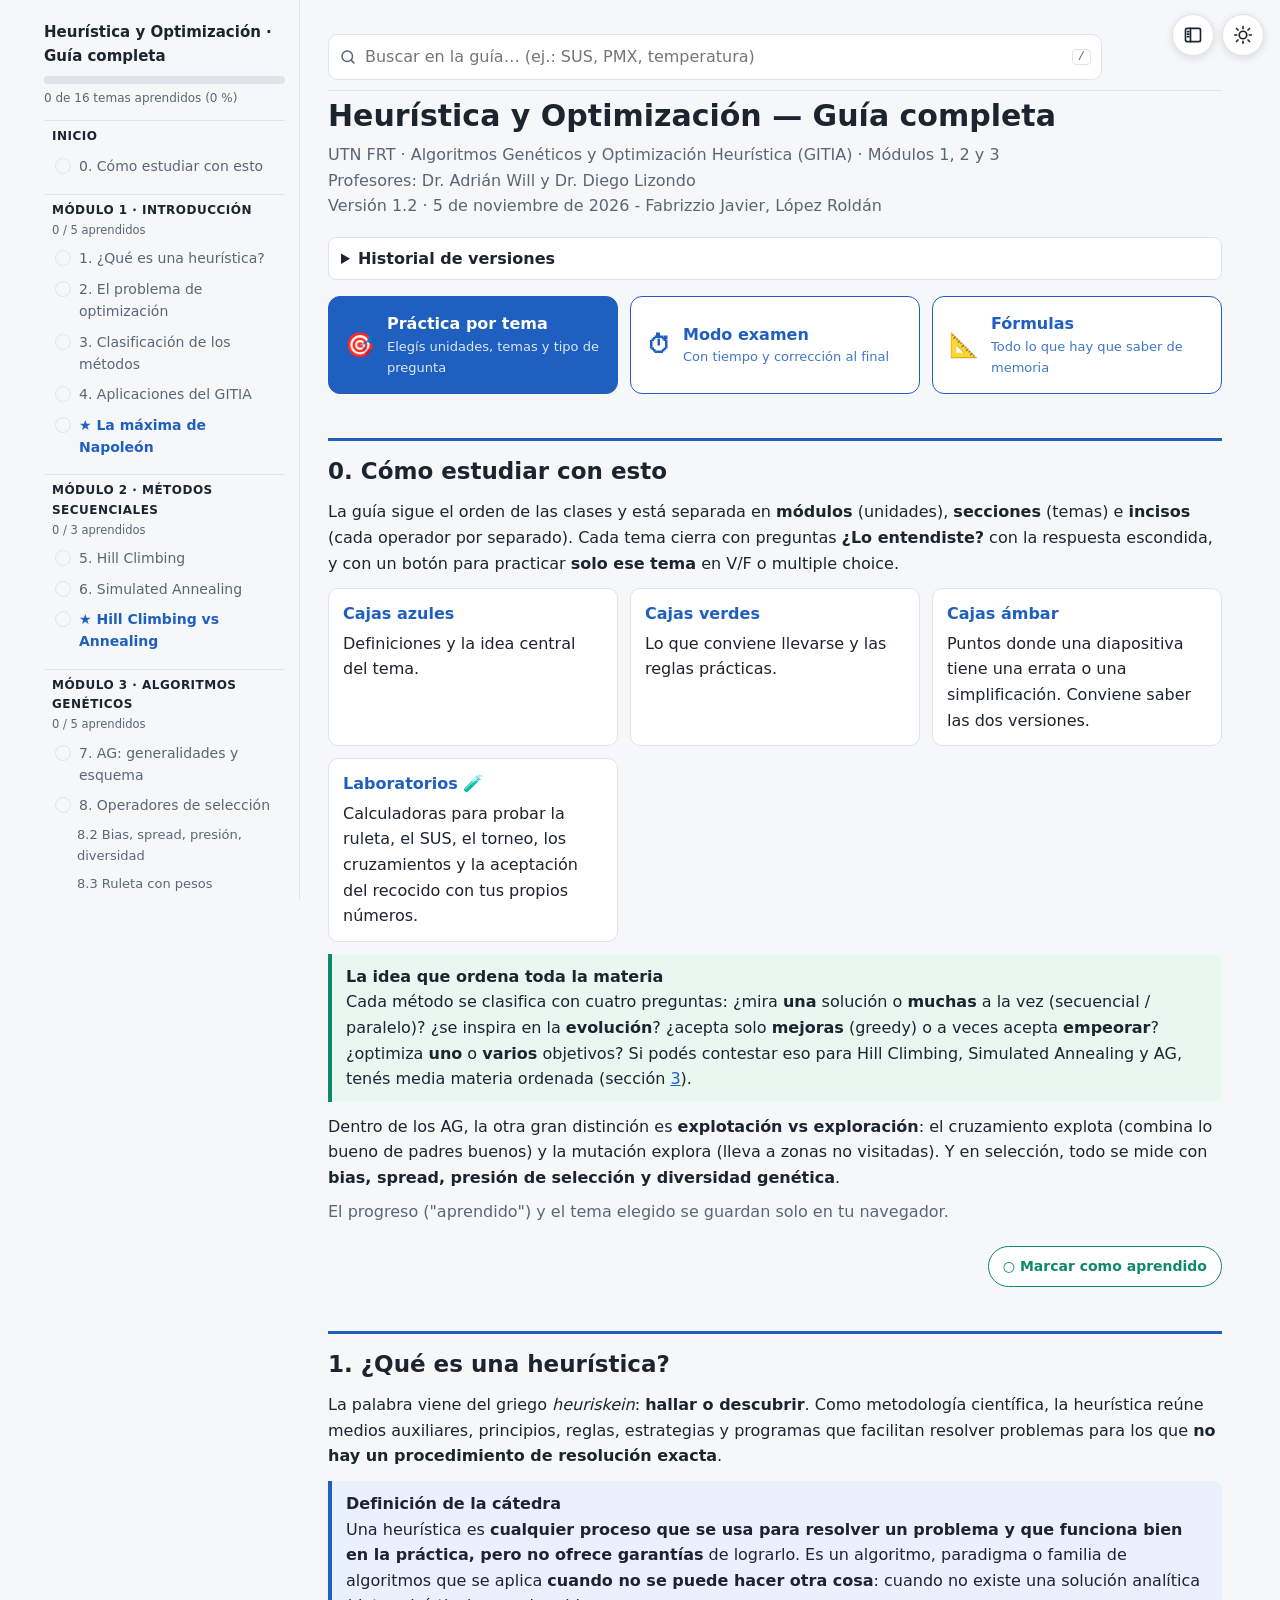
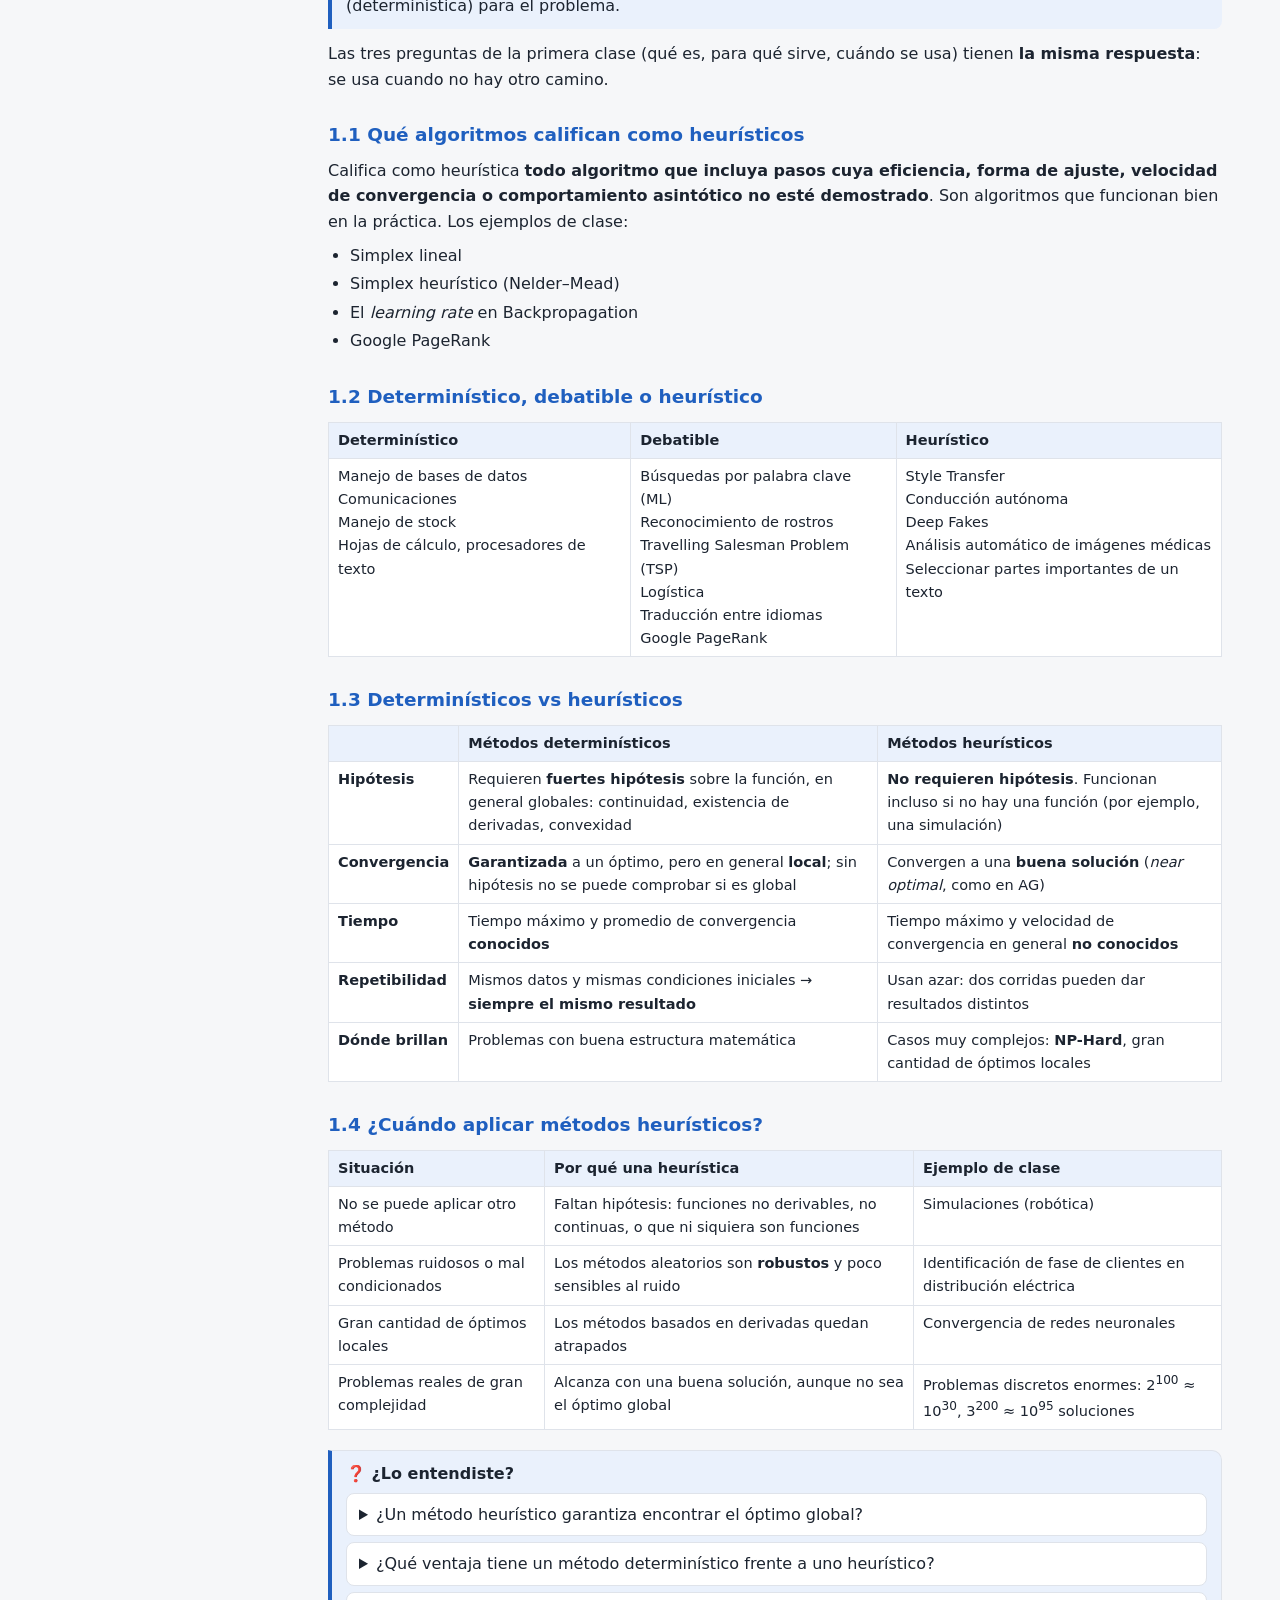
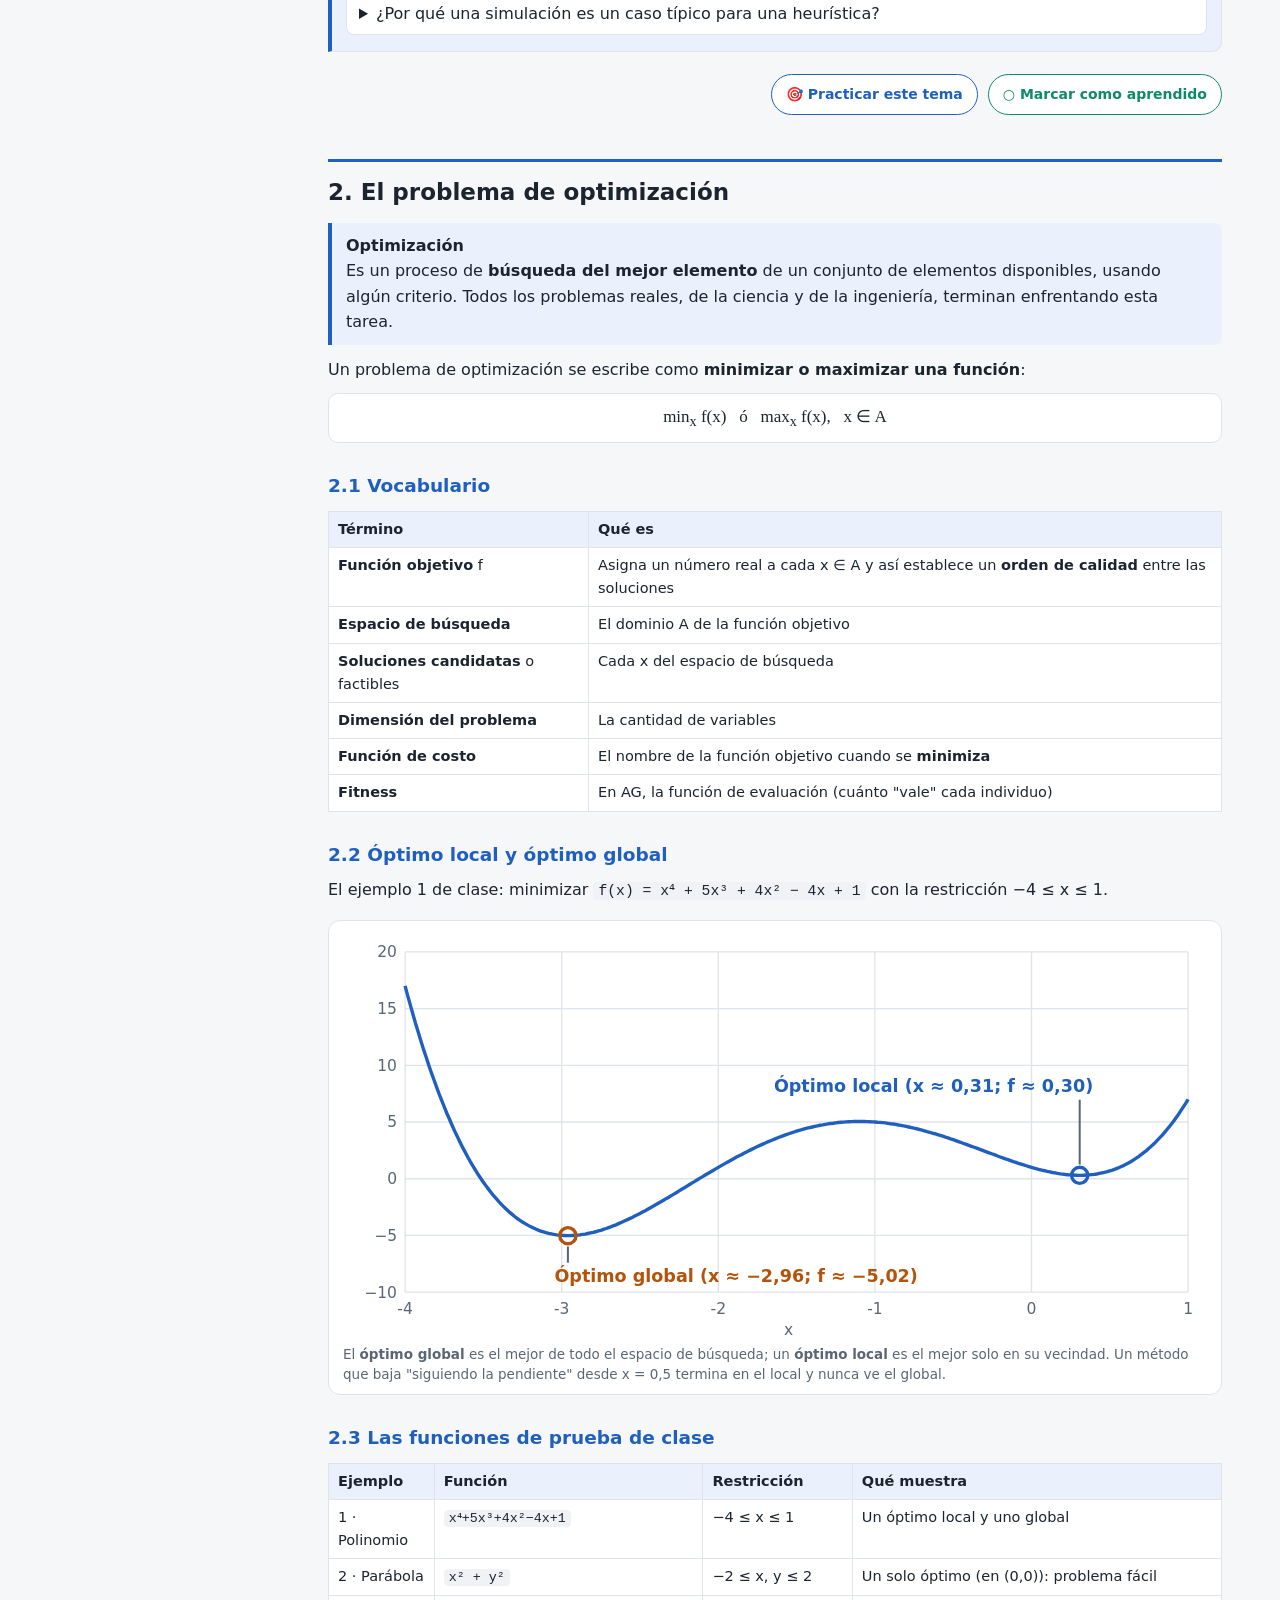
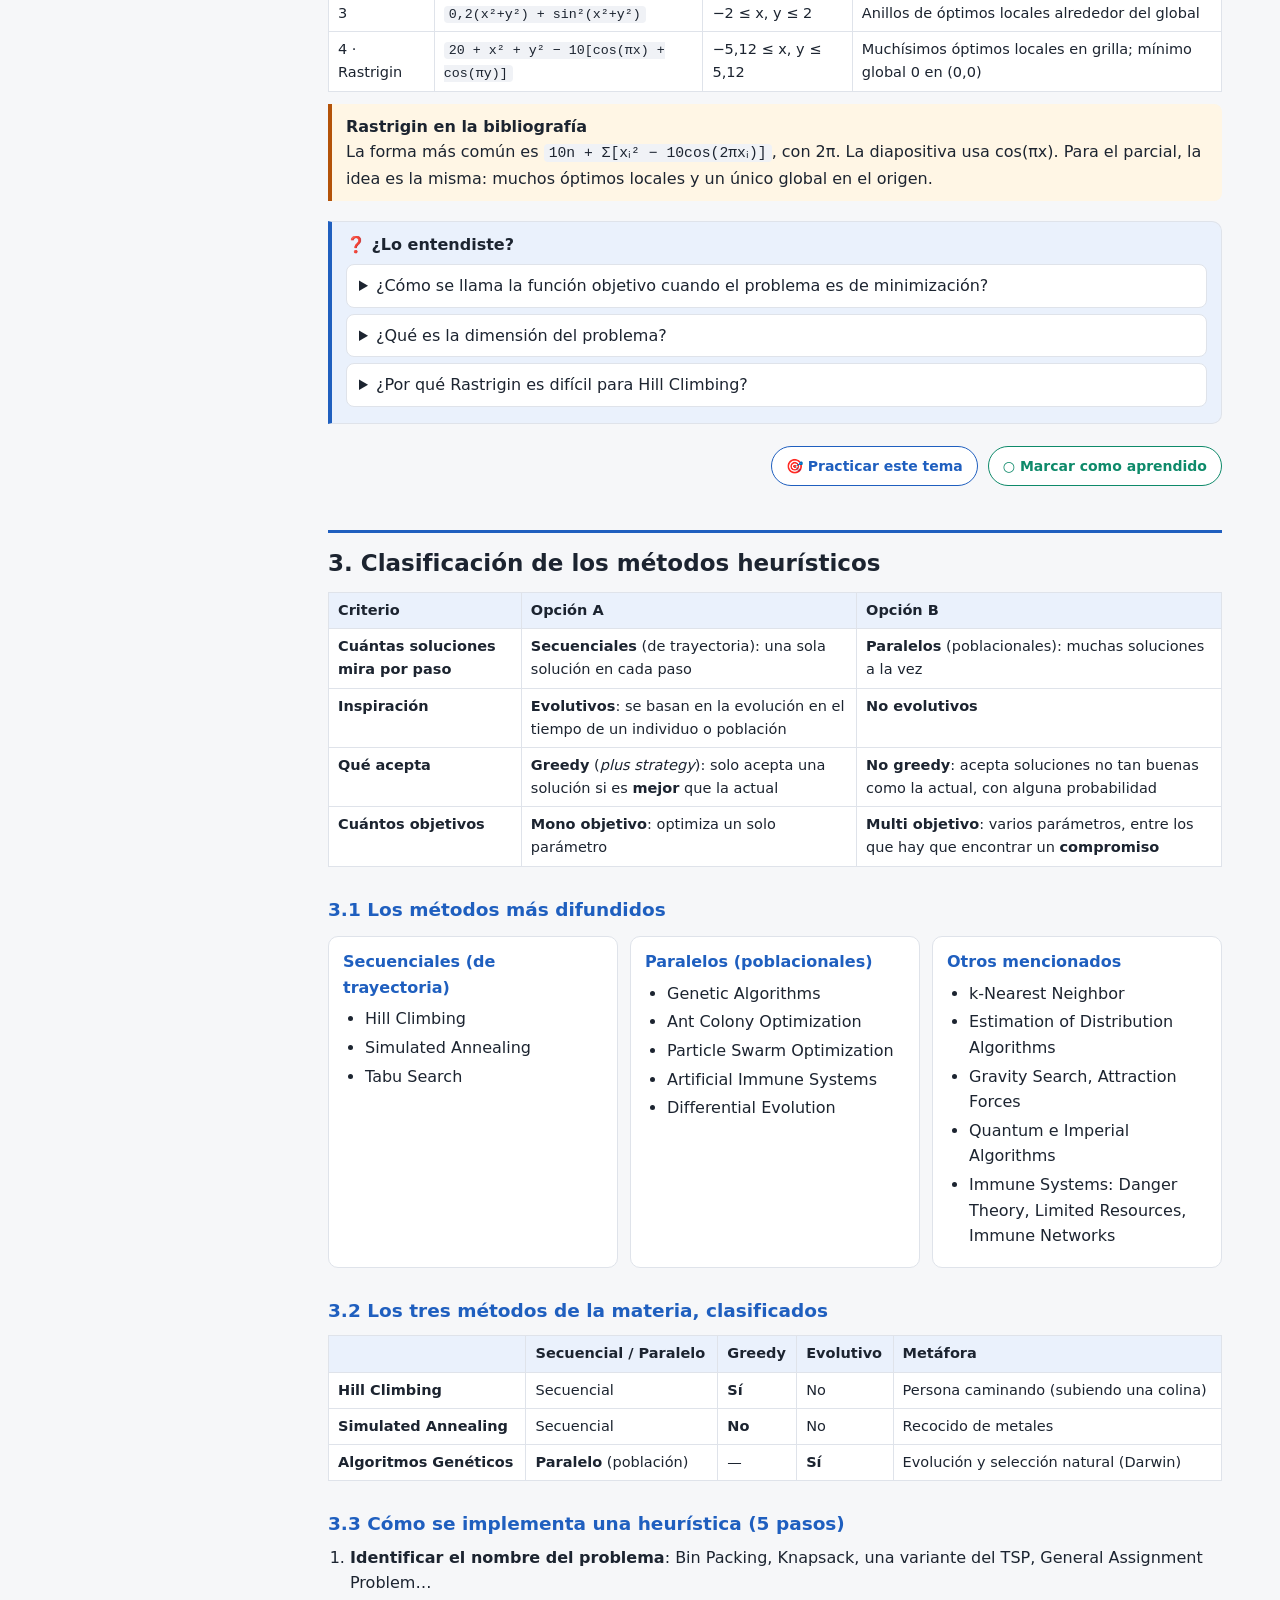
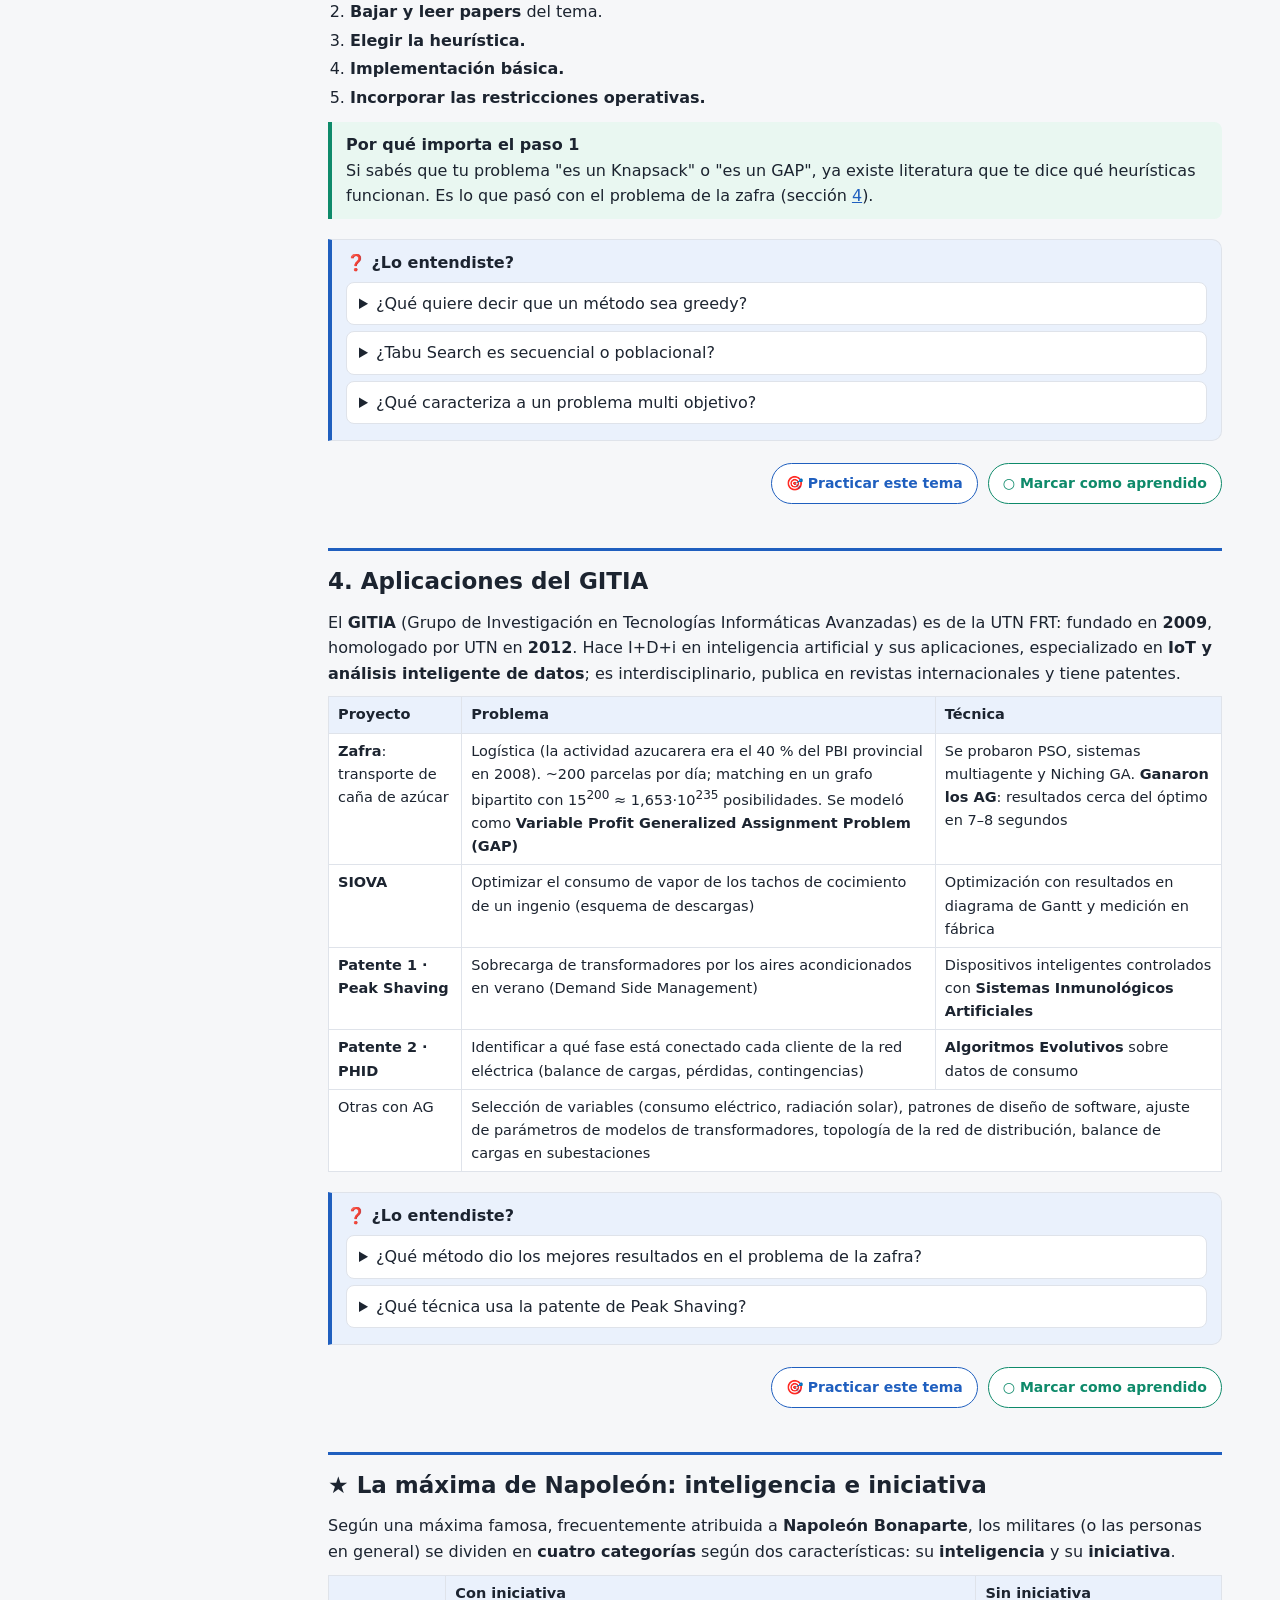
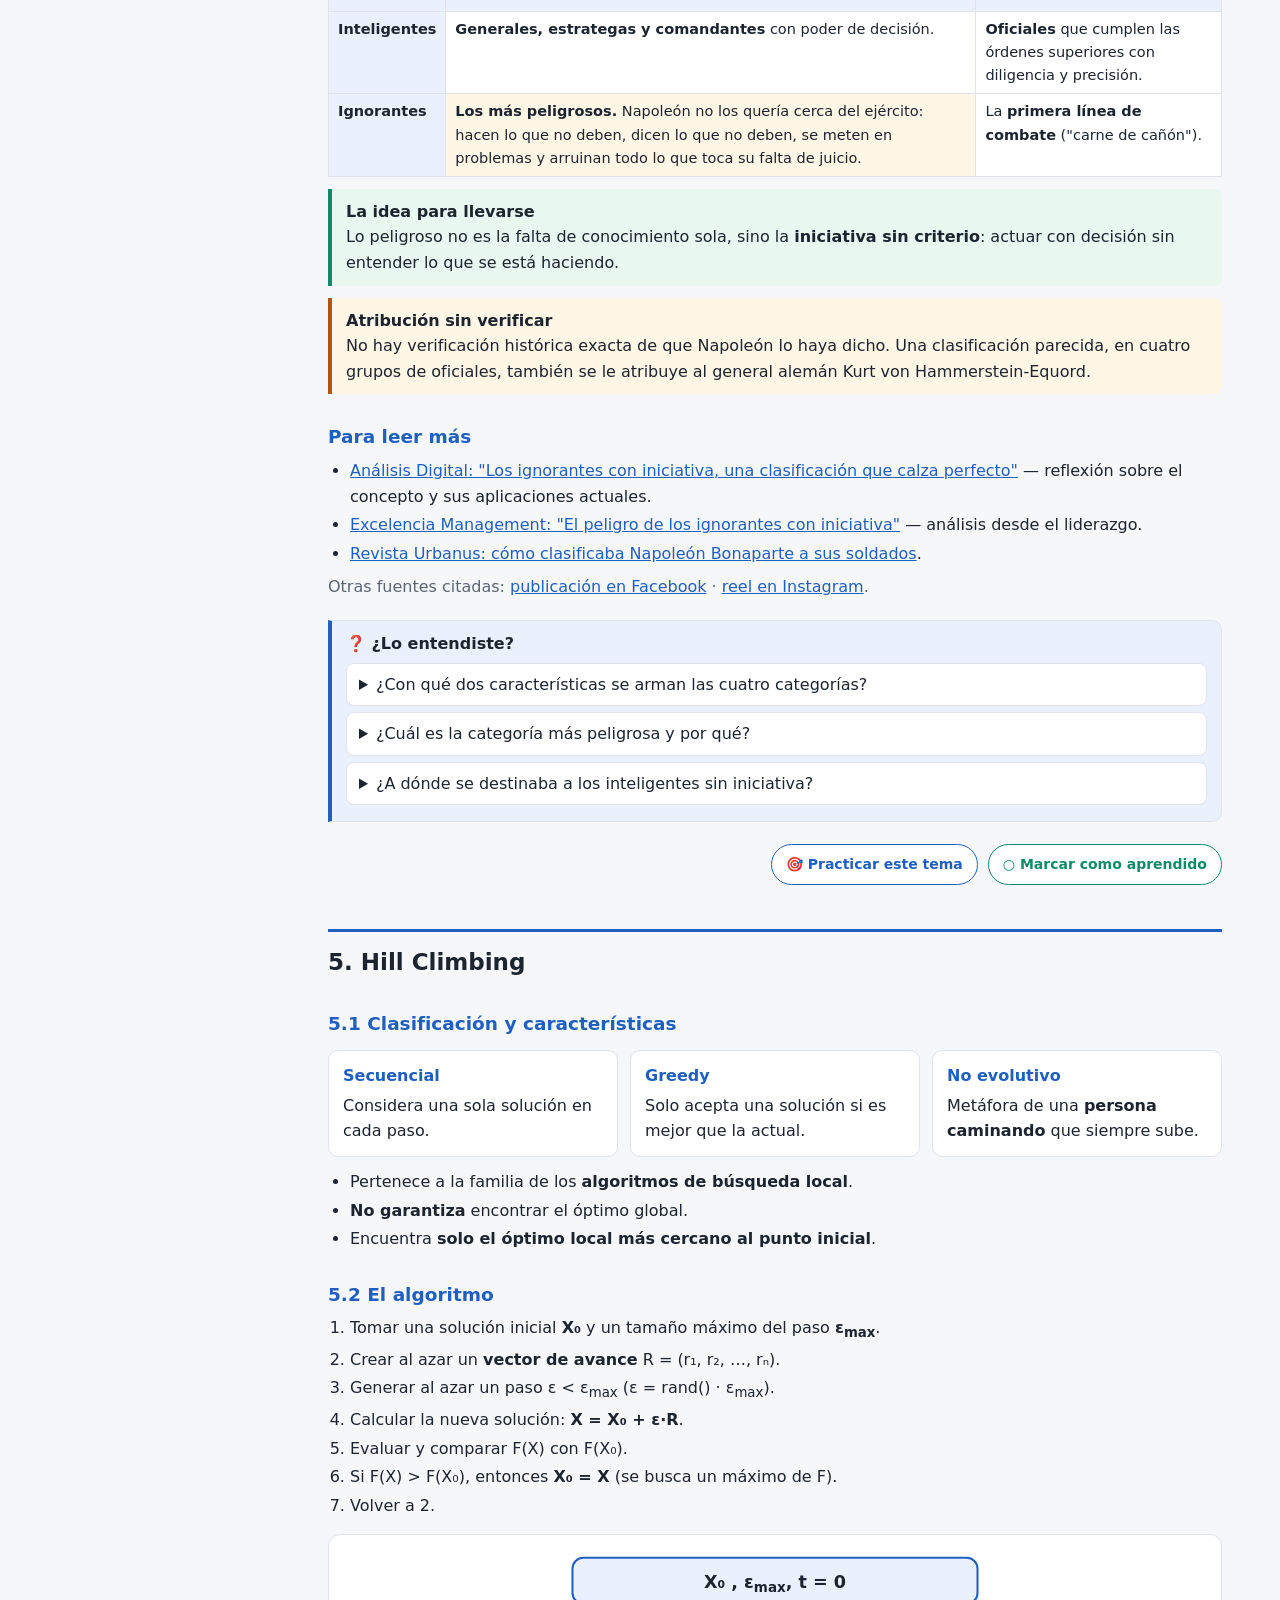
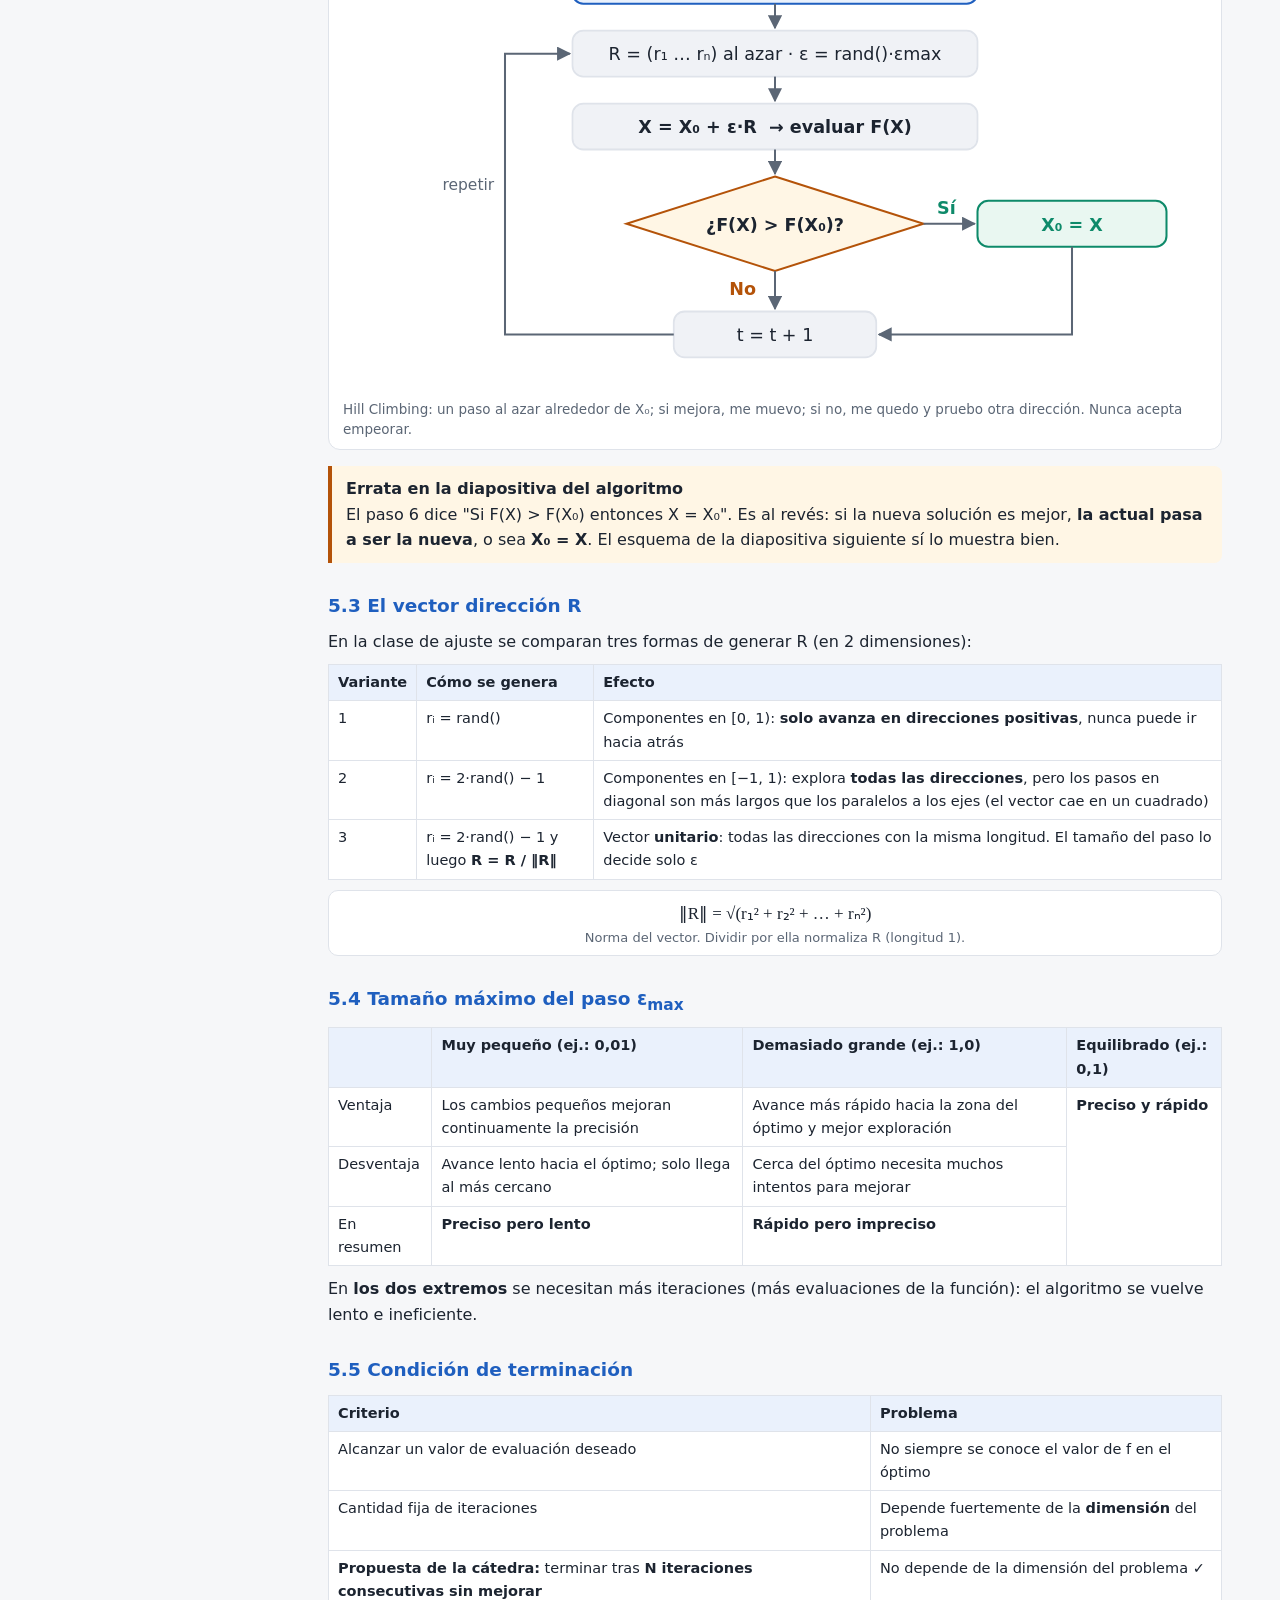
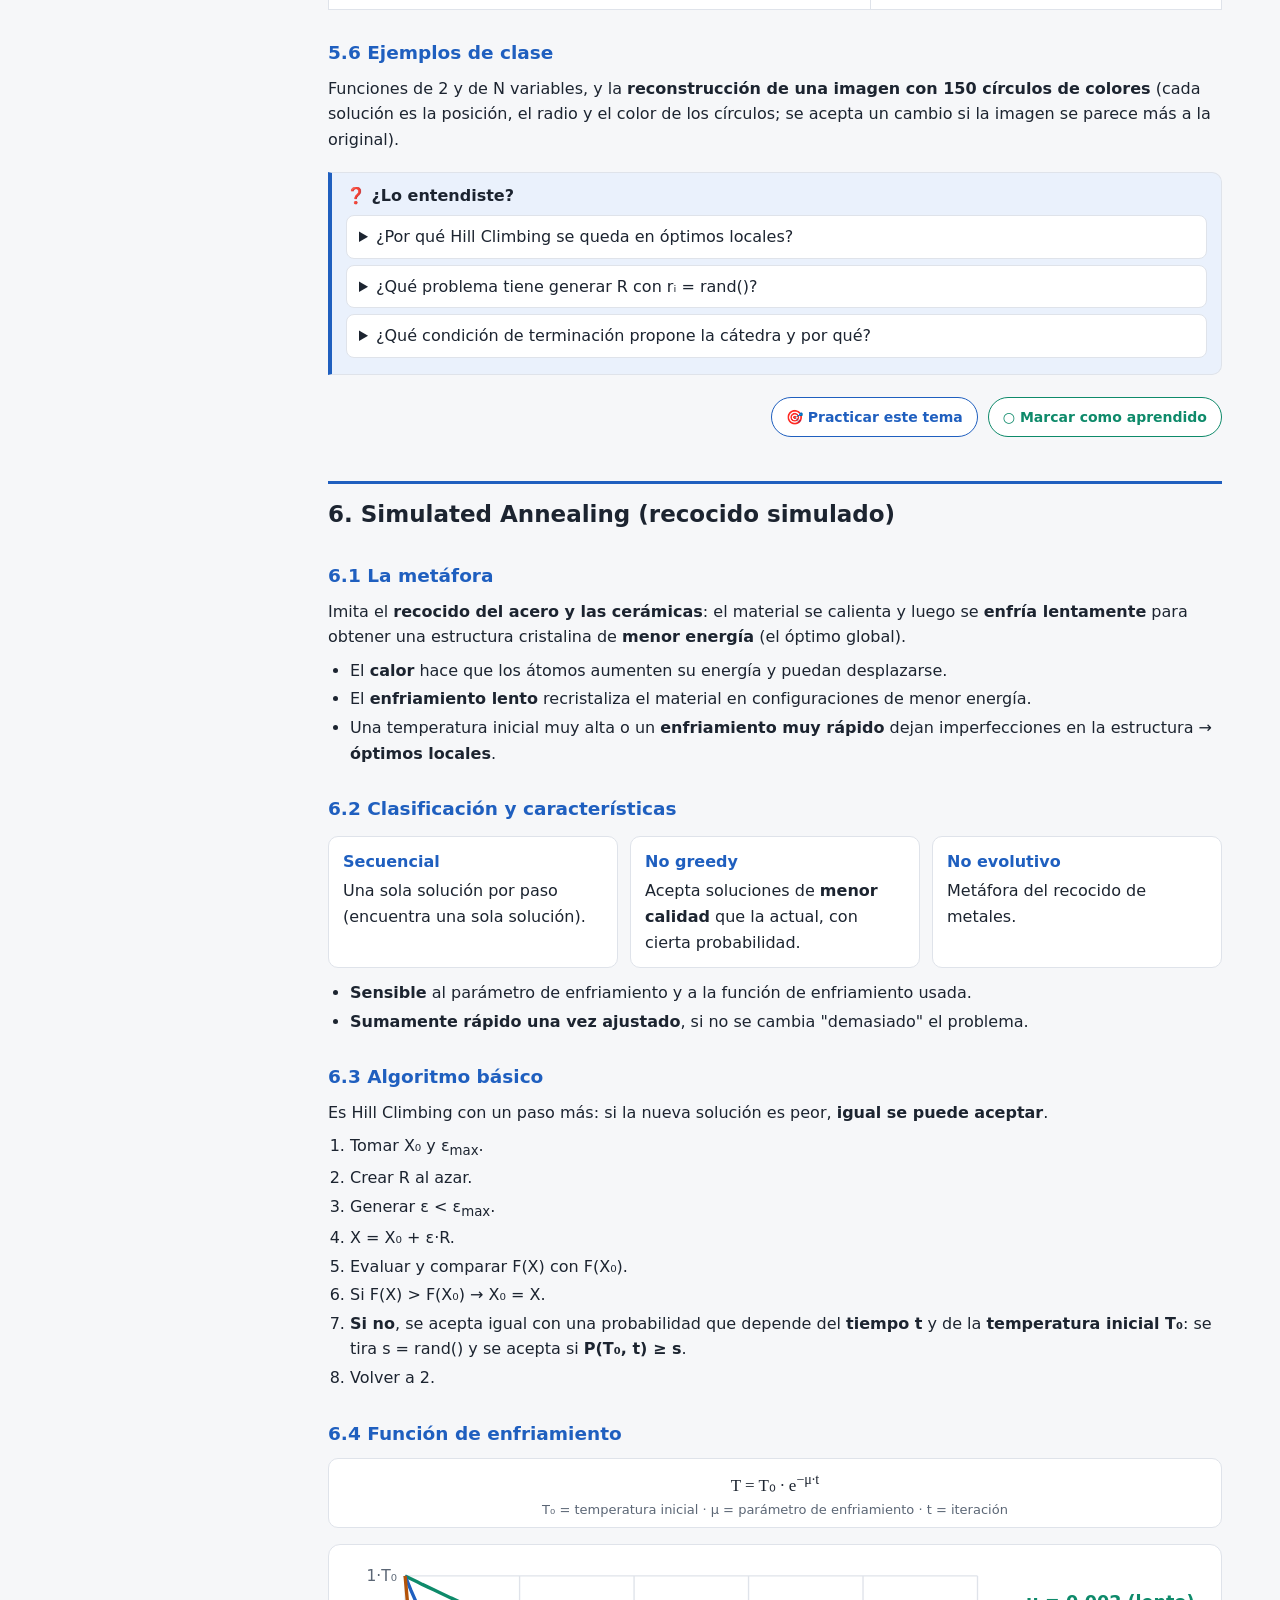
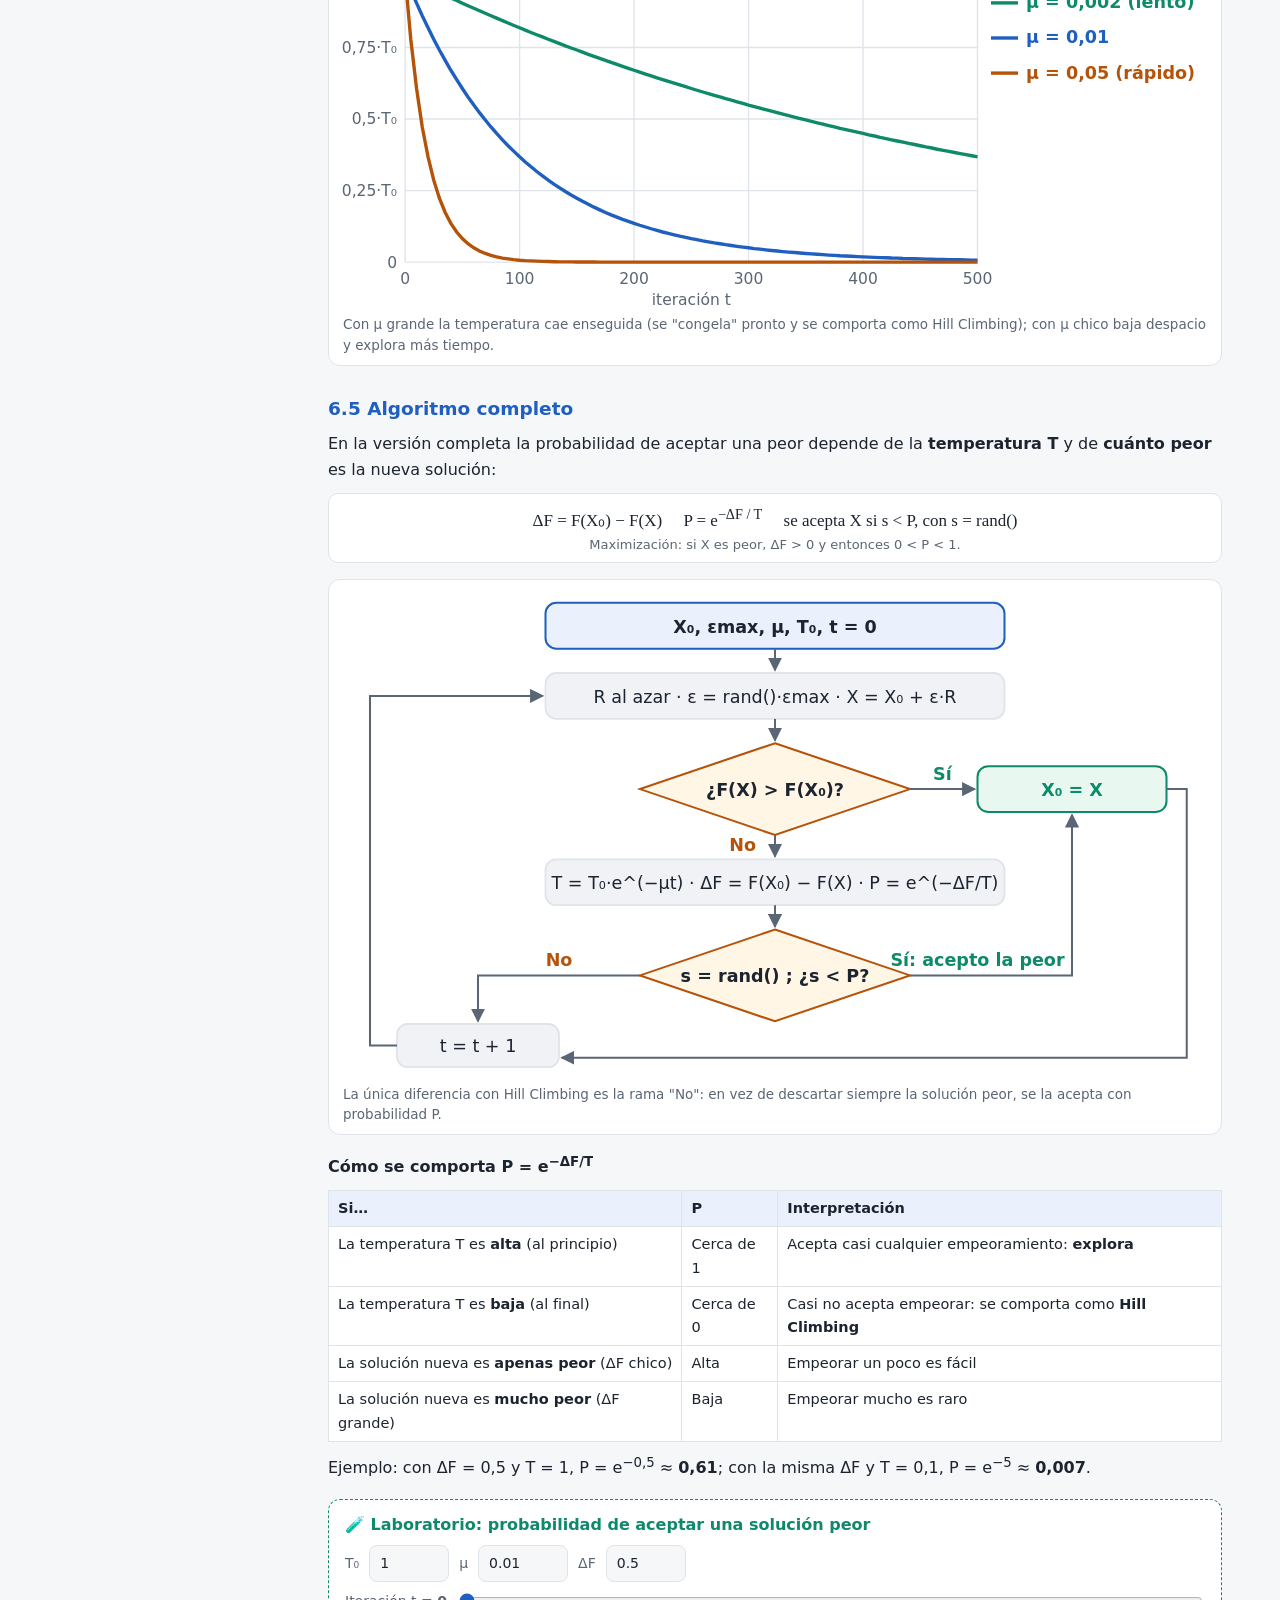
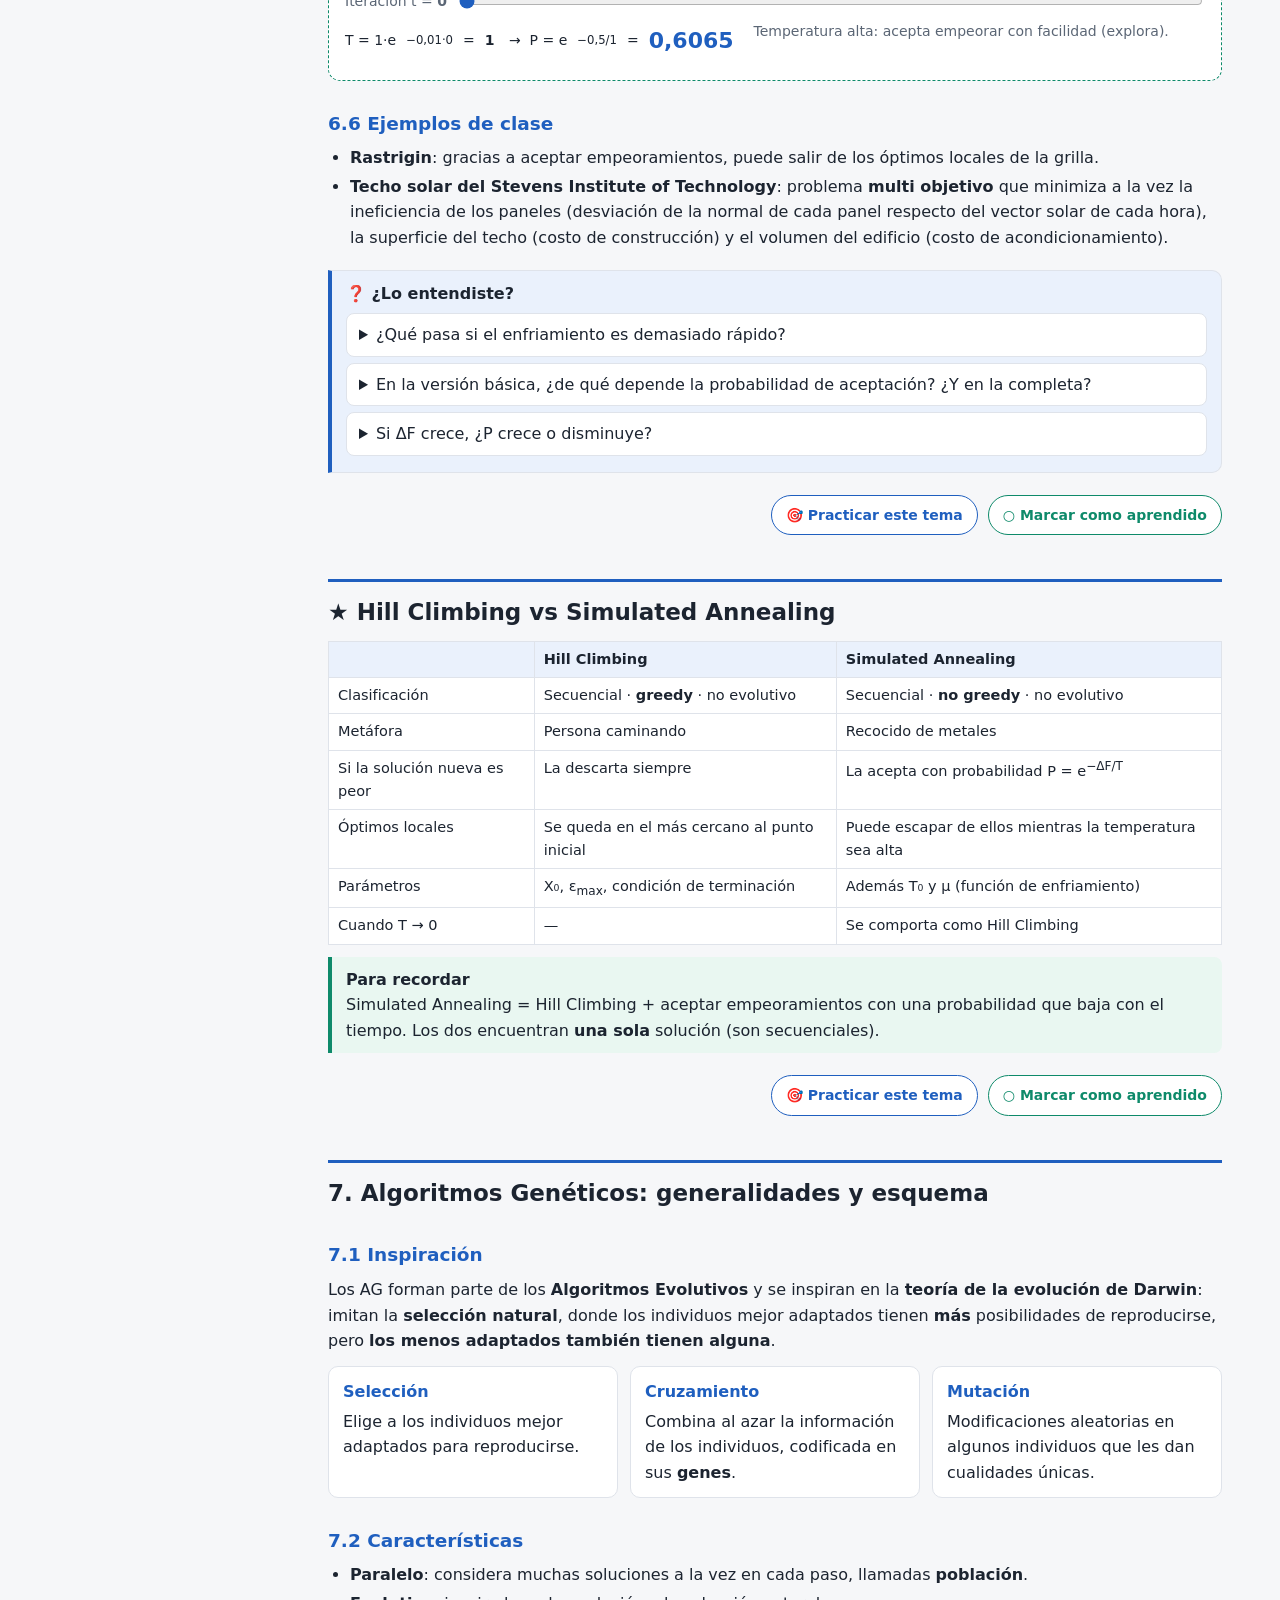
==== commit 87e2e0b1: "Corrige el título de Diego Lizondo y el nombre del autor Co-Authored-By: Claude Opus 5.5 <noreply@an" ====
--- a/index.html
+++ b/index.html
@@ -4,7 +4,7 @@
 <meta charset="utf-8">
 <meta name="viewport" content="width=device-width, initial-scale=1">
 <title>Heurística y Optimización · Guía completa</title>
-<meta name="author" content="Fabri">
+<meta name="author" content="Fabrizzio Javier López Roldán">
 <meta name="description" content="Resumen de Algoritmos Genéticos y Optimización Heurística (UTN FRT): heurísticas, Hill Climbing, Simulated Annealing y Algoritmos Genéticos con selección, cruzamiento y mutación.">
 <link rel="icon" href="data:image/svg+xml,%3Csvg xmlns='http://www.w3.org/2000/svg' viewBox='0 0 64 64'%3E%3Crect width='64' height='64' rx='14' fill='%231f5fbf'/%3E%3Cpath d='M10 46 L24 28 L34 38 L46 16 L54 26' fill='none' stroke='white' stroke-width='6' stroke-linecap='round' stroke-linejoin='round'/%3E%3C/svg%3E">
 <link rel="stylesheet" href="assets/estilo.css">
@@ -73,11 +73,11 @@
 <button class="theme-btn" id="themeBtn" type="button" aria-label="Cambiar modo claro u oscuro" title="Cambiar modo claro / oscuro"><svg class="sun" viewBox="0 0 24 24" fill="none" stroke="currentColor" stroke-width="2" stroke-linecap="round"><circle cx="12" cy="12" r="4.5"/><path d="M12 2v2.5M12 19.5V22M4.2 4.2l1.8 1.8M18 18l1.8 1.8M2 12h2.5M19.5 12H22M4.2 19.8 6 18M18 6l1.8-1.8"/></svg><svg class="moon" viewBox="0 0 24 24" fill="none" stroke="currentColor" stroke-width="2" stroke-linecap="round" stroke-linejoin="round"><path d="M20 14.5A8 8 0 1 1 9.5 4a6.5 6.5 0 0 0 10.5 10.5z"/></svg></button>
 
 <h1>Heurística y Optimización — Guía completa</h1>
-<p class="sub">UTN FRT · Algoritmos Genéticos y Optimización Heurística (GITIA) · Módulos 1, 2 y 3<br>Profesores: Dr. Adrián Will y Diego Lizondo<br>Versión 1.2 · 5 de noviembre de 2026 · Resumen de Fabri</p>
+<p class="sub">UTN FRT · Algoritmos Genéticos y Optimización Heurística (GITIA) · Módulos 1, 2 y 3<br>Profesores: Dr. Adrián Will y Dr. Diego Lizondo<br>Versión 1.2 · 5 de noviembre de 2026 - Fabrizzio Javier, López Roldán</p>
 
 <details id="historial"><summary>Historial de versiones</summary>
 <ul class="vlog">
-<li><div><span class="vtag" style="background:#7c3aed">v1.2 <small>05/11/2026</small></span></div><div>Se agregan los profesores (Dr. Adrián Will y Diego Lizondo) y el autor del resumen.</div></li>
+<li><div><span class="vtag" style="background:#7c3aed">v1.2 <small>05/11/2026</small></span></div><div>Se agregan los profesores (Dr. Adrián Will y Dr. Diego Lizondo) y el autor del resumen.</div></li>
 <li><div><span class="vtag" style="background:#0e8a6a">v1.1 <small>05/11/2026</small></span></div><div>Nuevo tema destacado <b>★ La máxima de Napoleón</b> (inteligencia e iniciativa) en el Módulo 1, con preguntas de práctica.</div></li>
 <li><div><span class="vtag">v1.0 <small>05/11/2026</small></span></div><div><b>Versión inicial.</b> Módulo 1 (qué es una heurística, optimización, clasificación, proyectos GITIA), Módulo 2 (Hill Climbing y Simulated Annealing) y Módulo 3 (AG simple, cinco operadores de selección, ocho operadores de cruzamiento, mutación y el ejemplo completo). Laboratorios interactivos de ruleta/SUS/torneo, cruzamientos y probabilidad de aceptación. Banco de preguntas V/F y multiple choice por tema.</div></li>
 </ul>
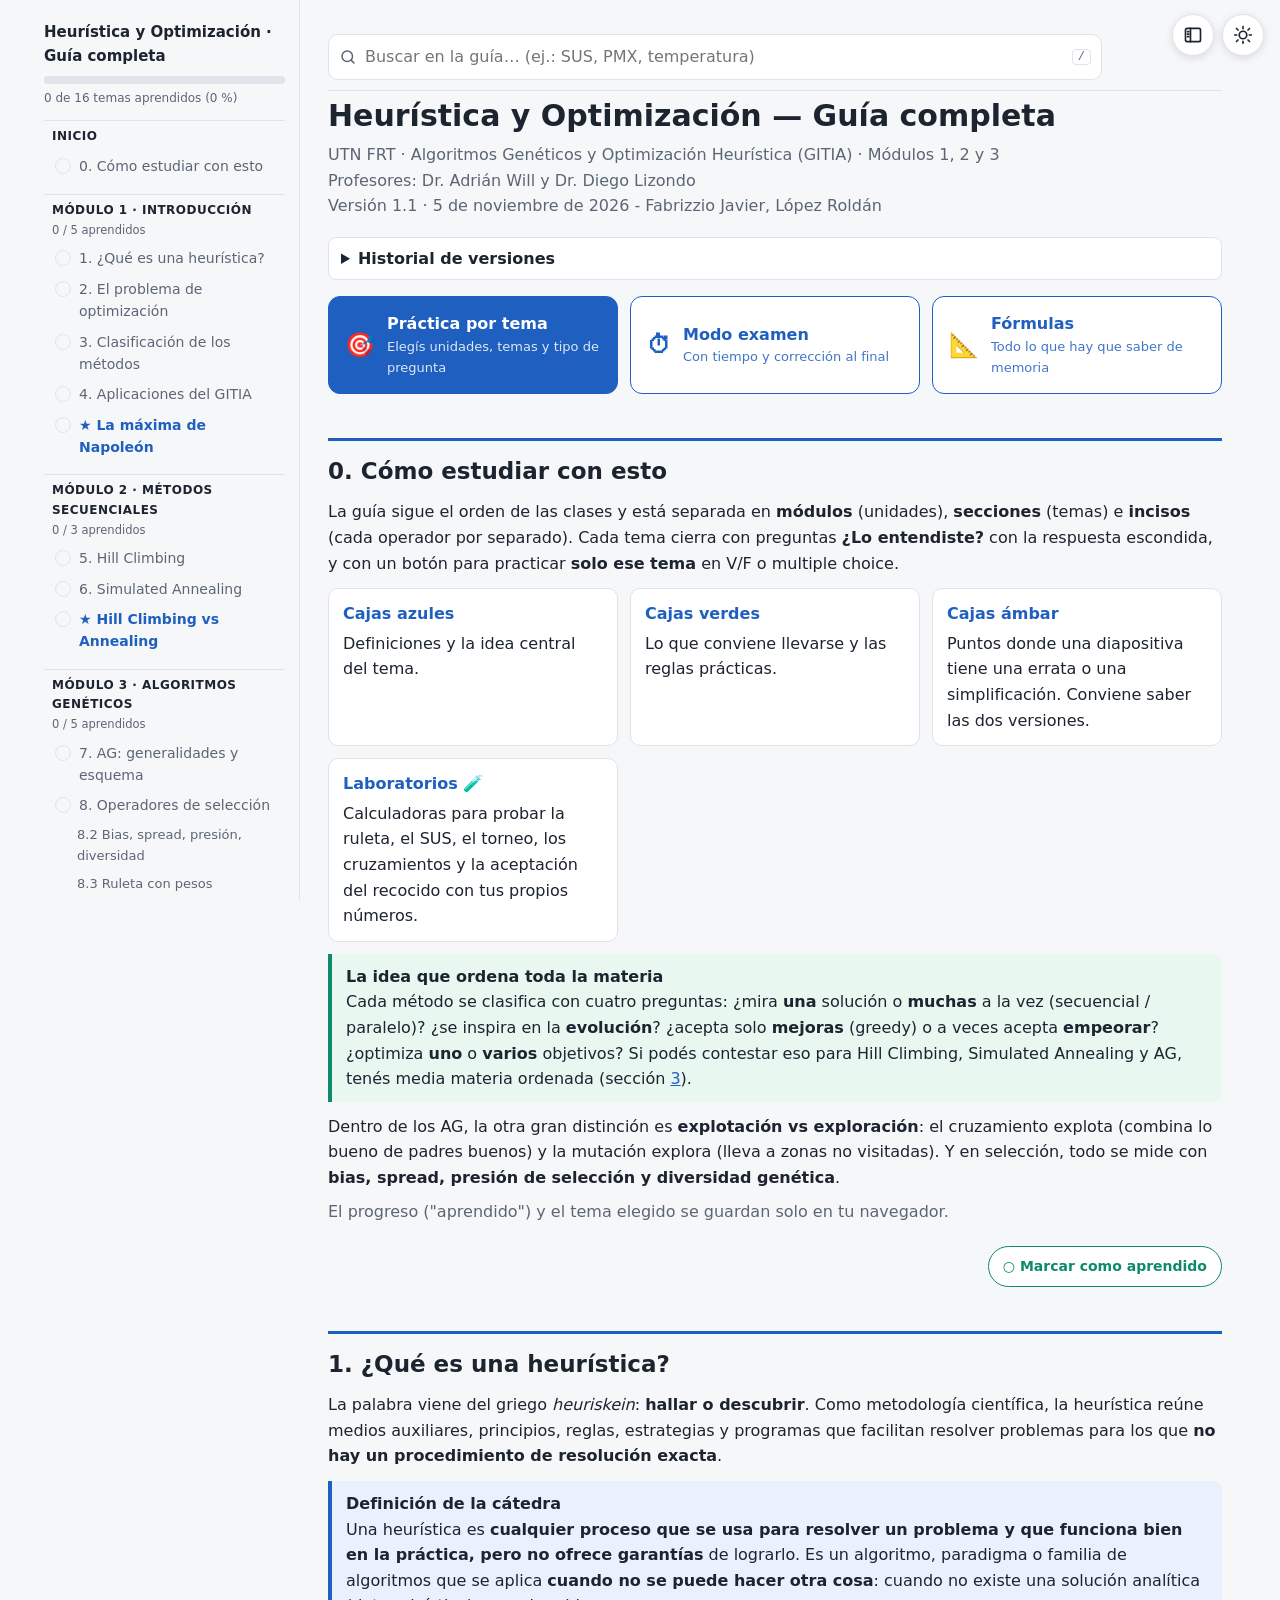
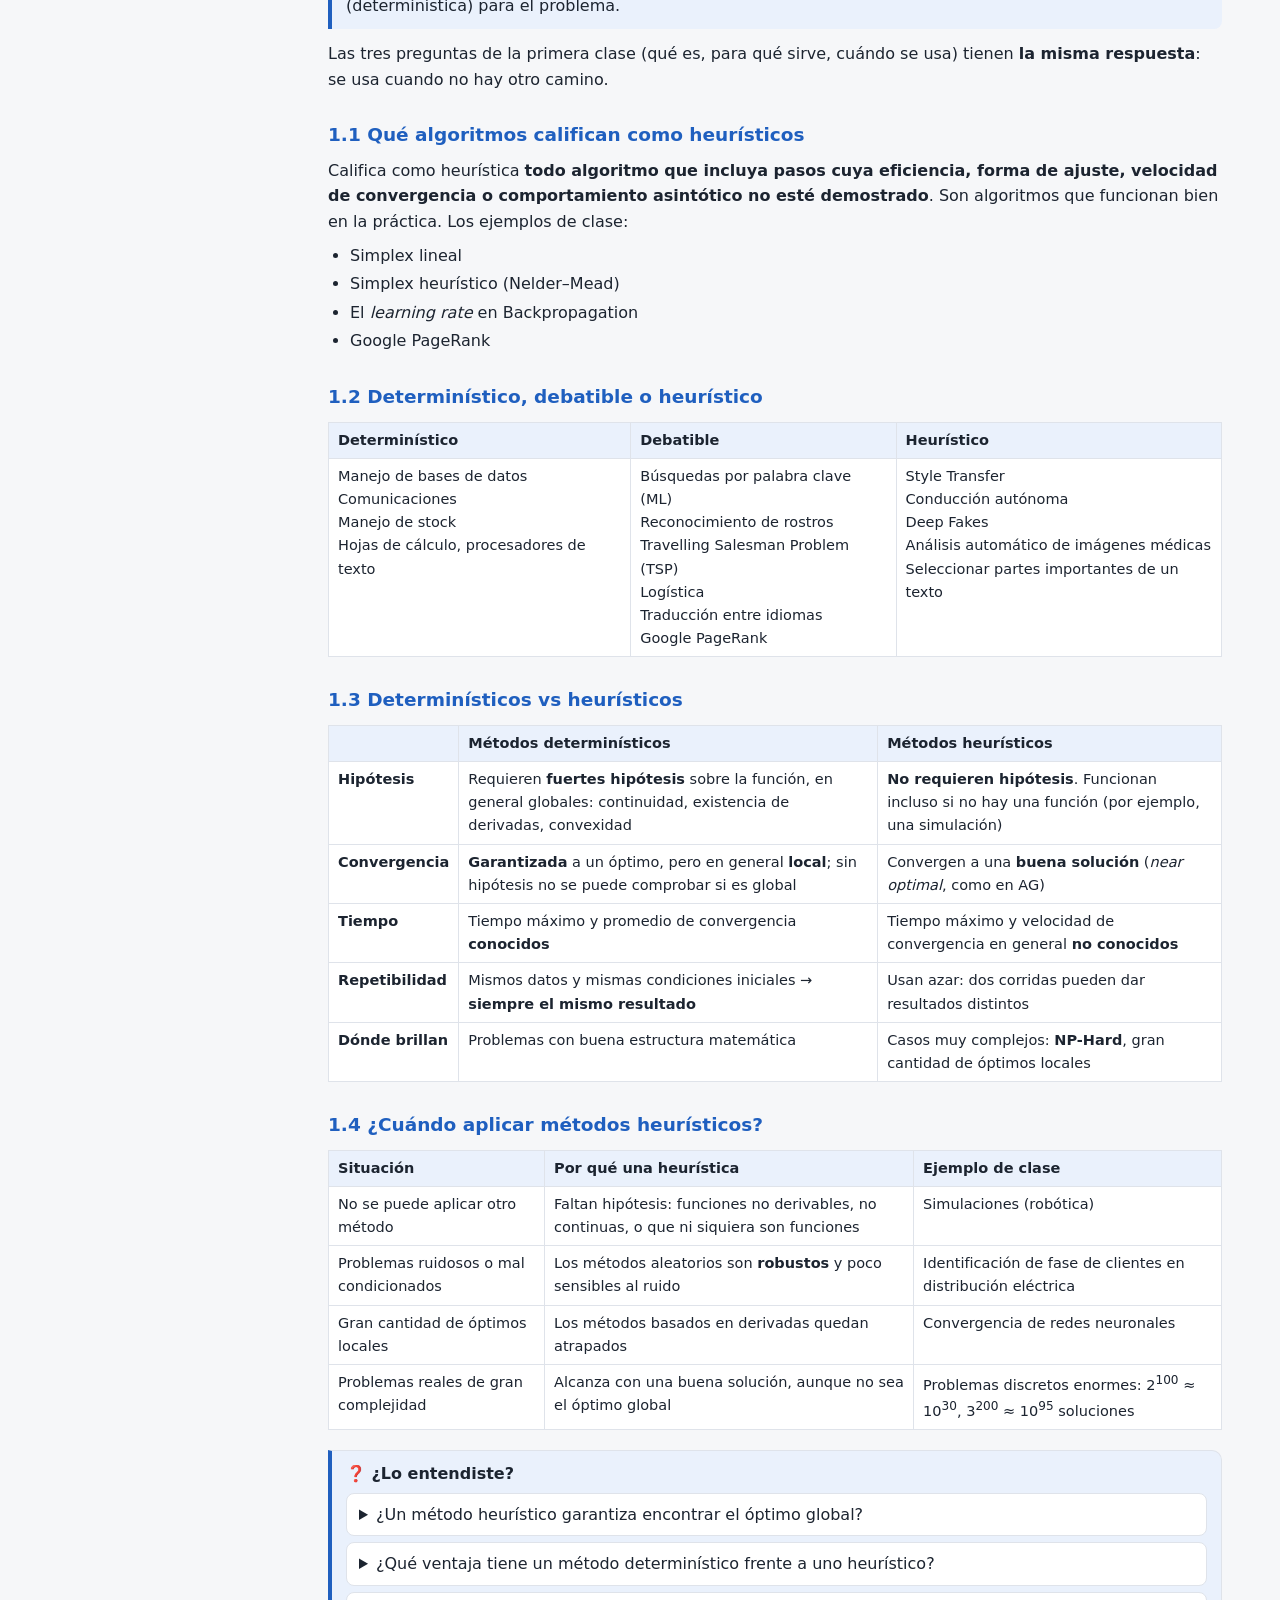
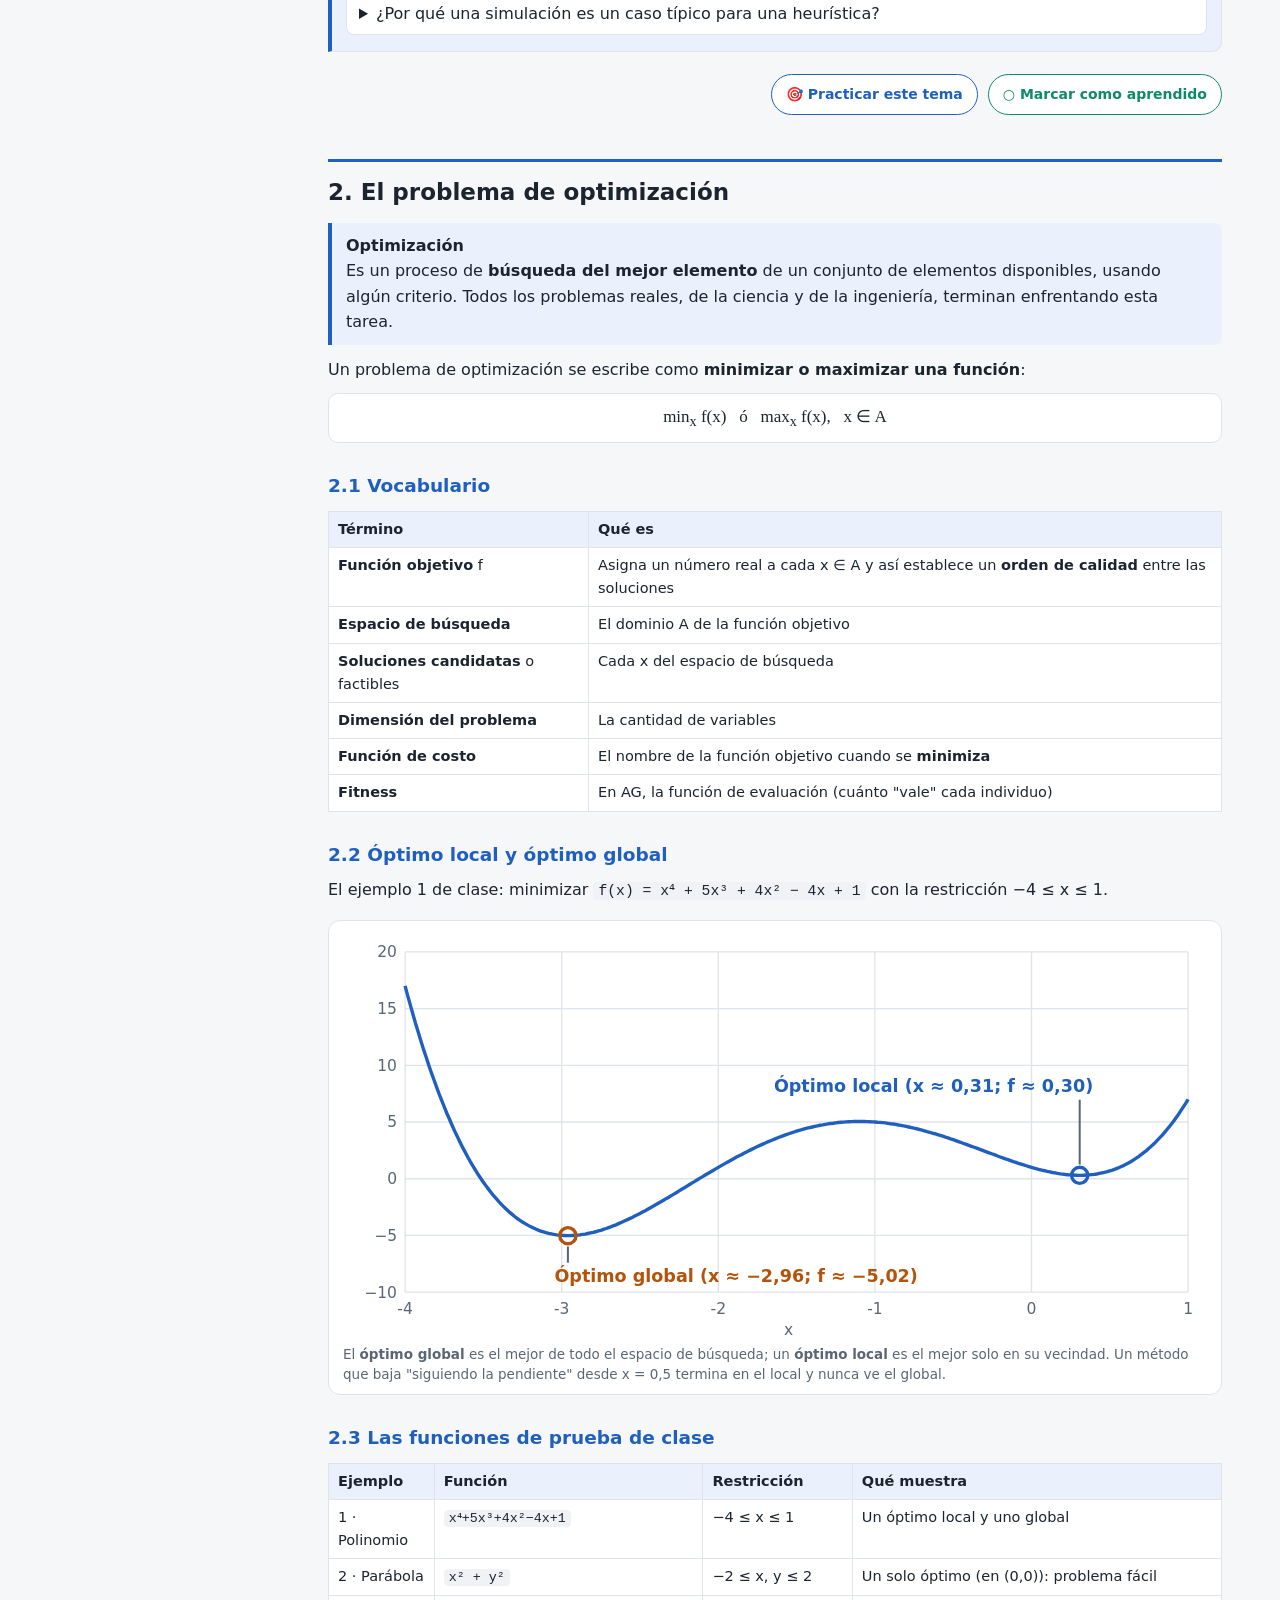
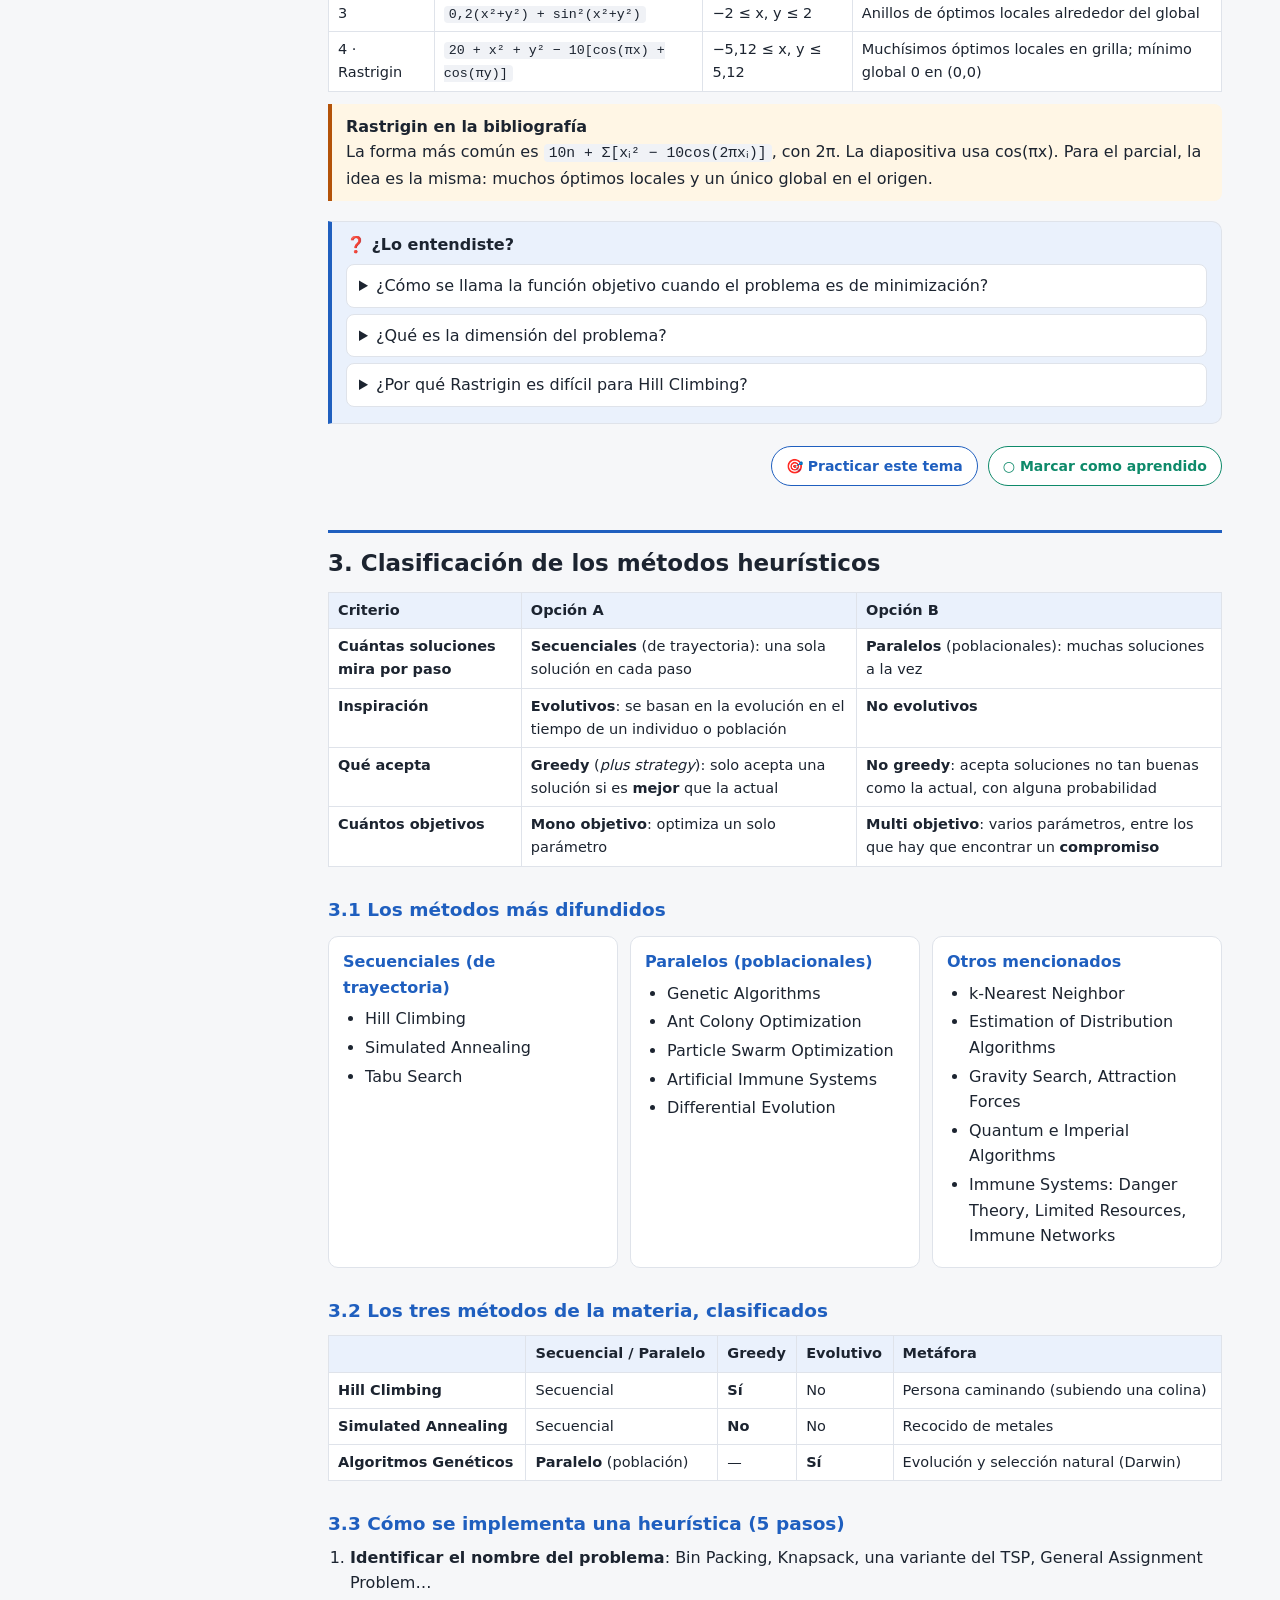
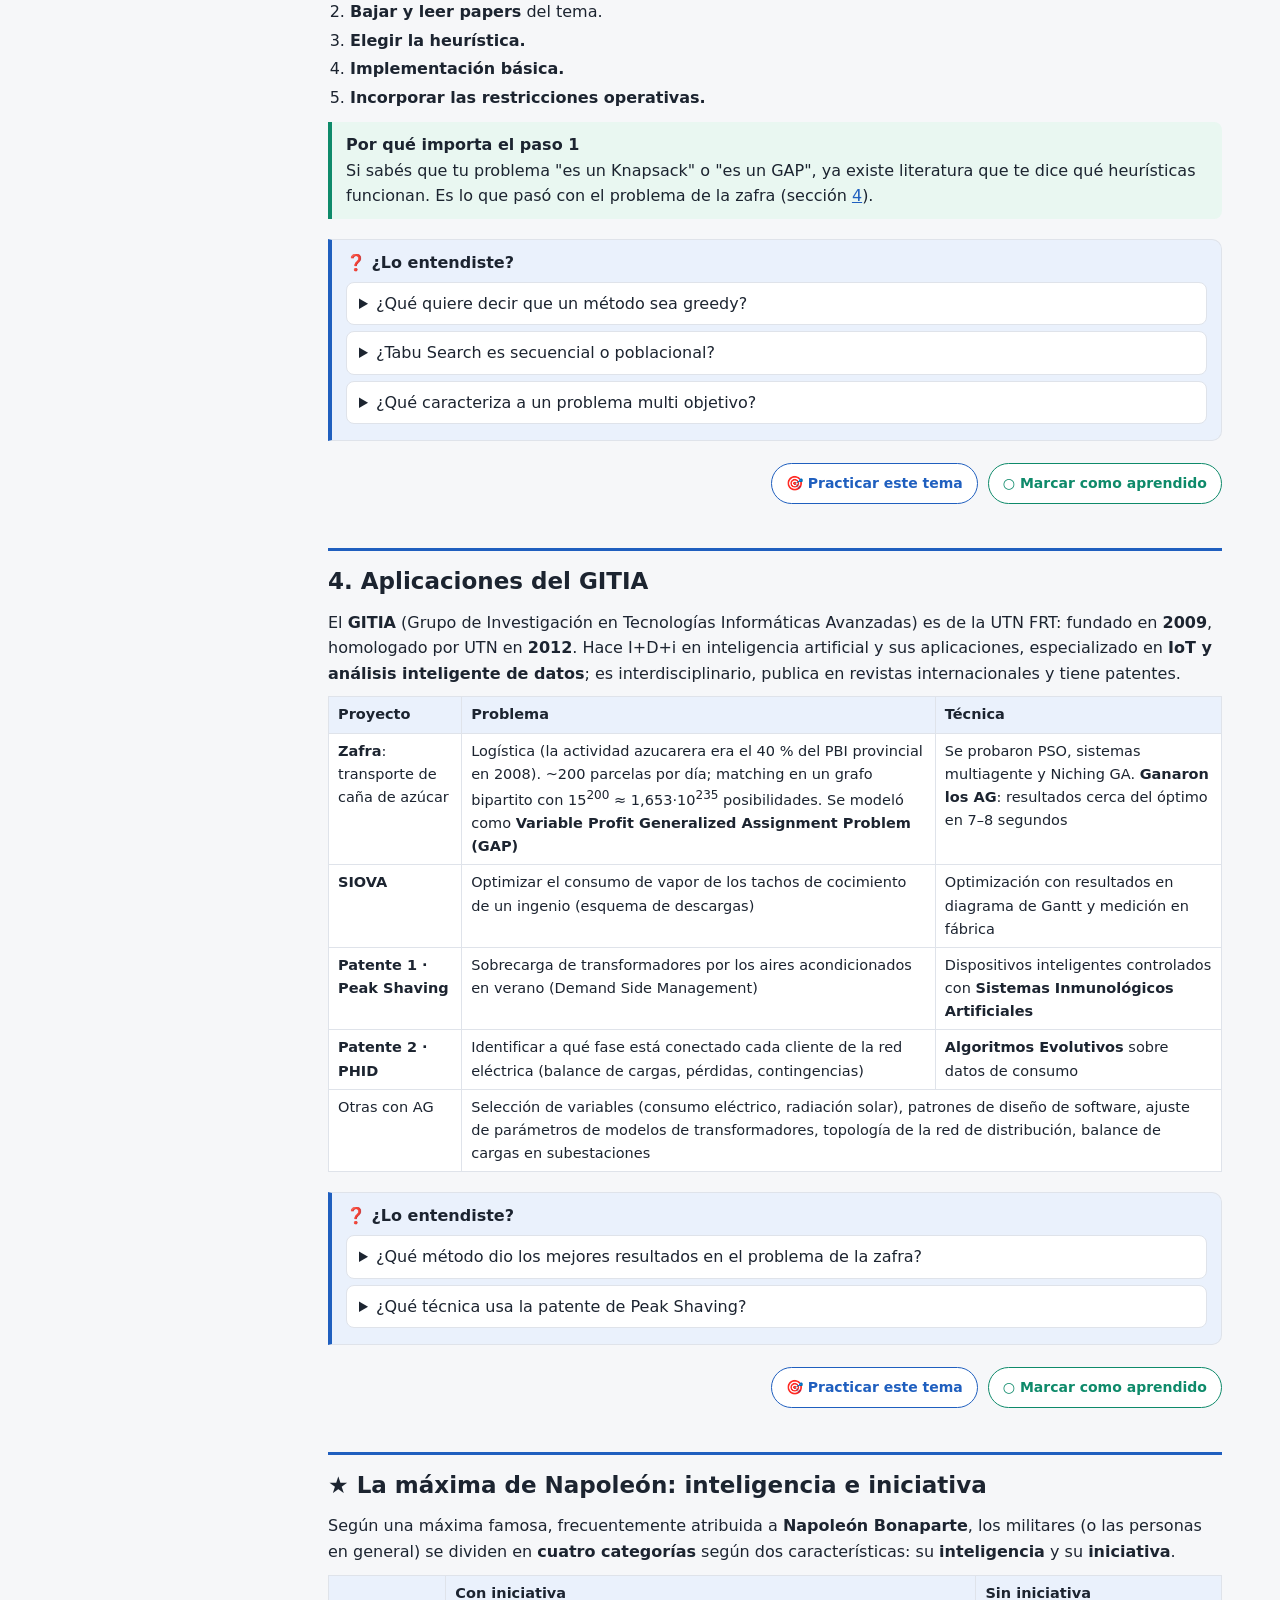
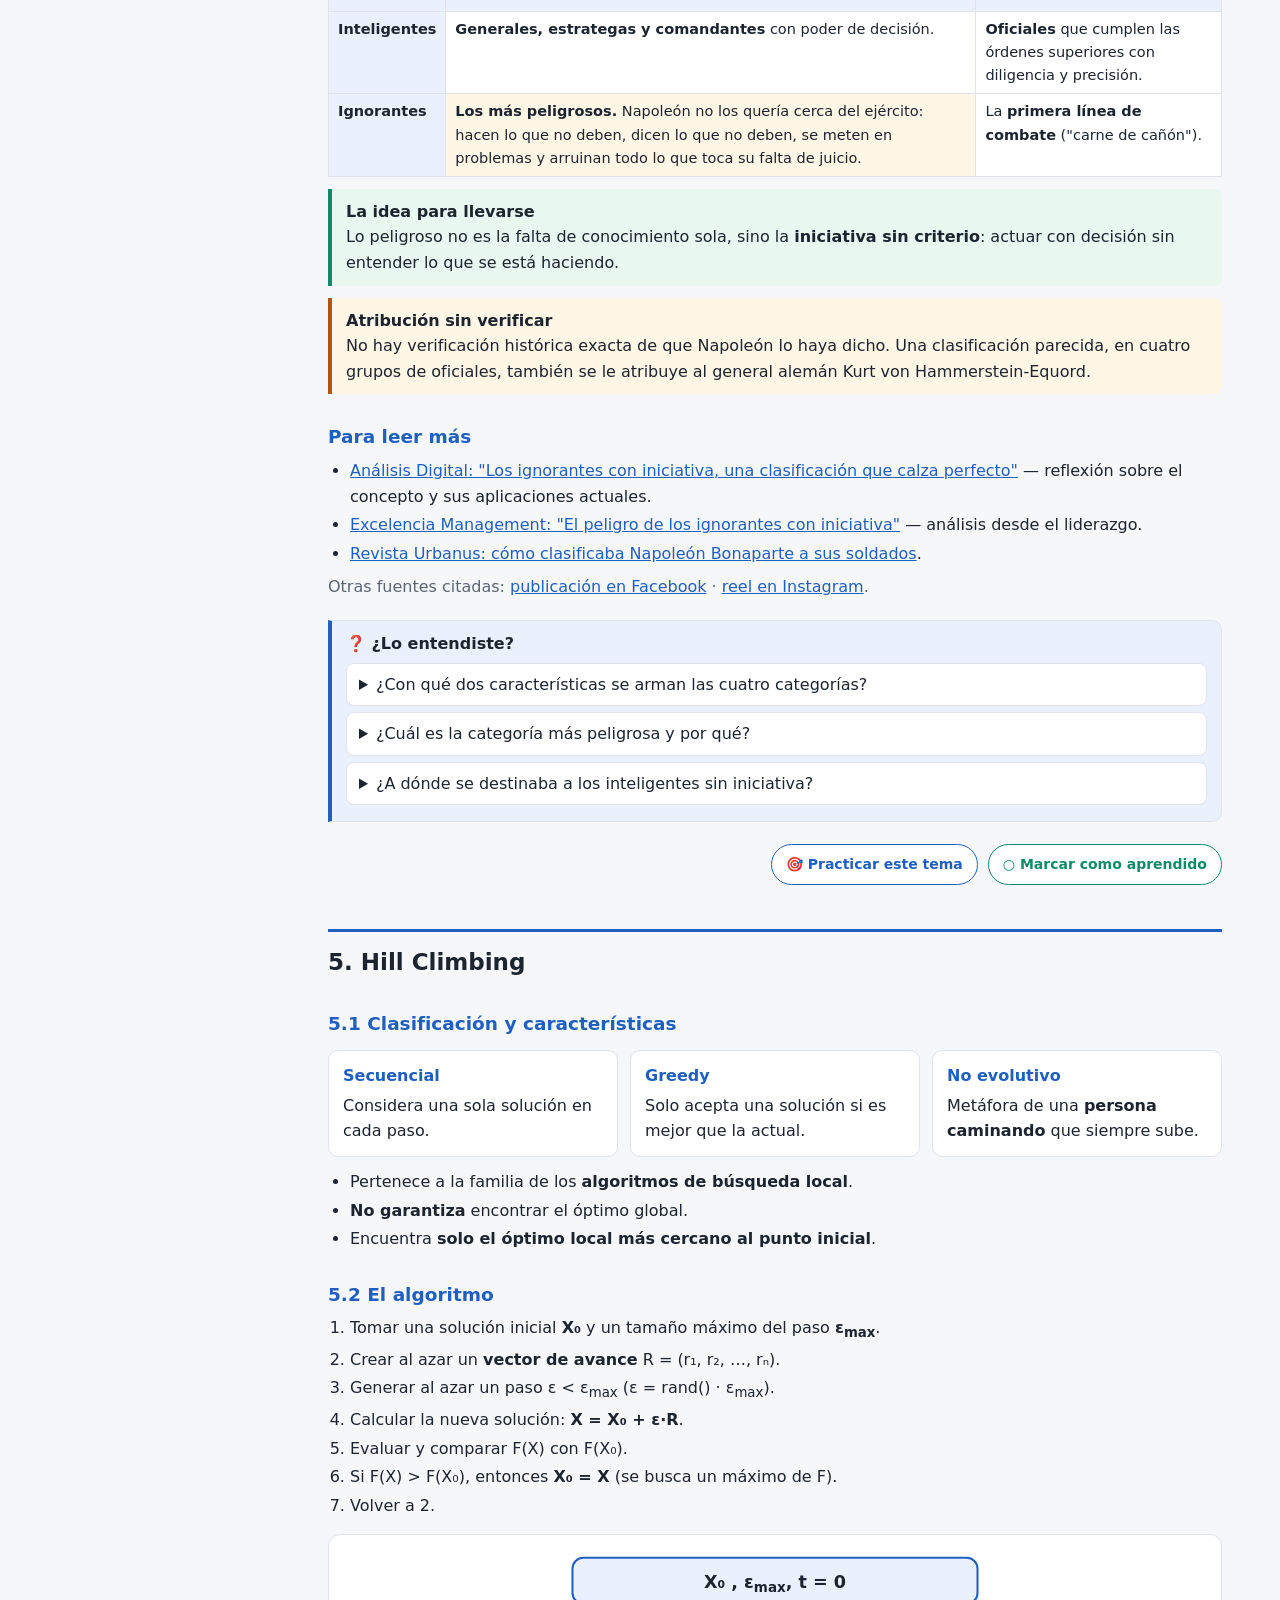
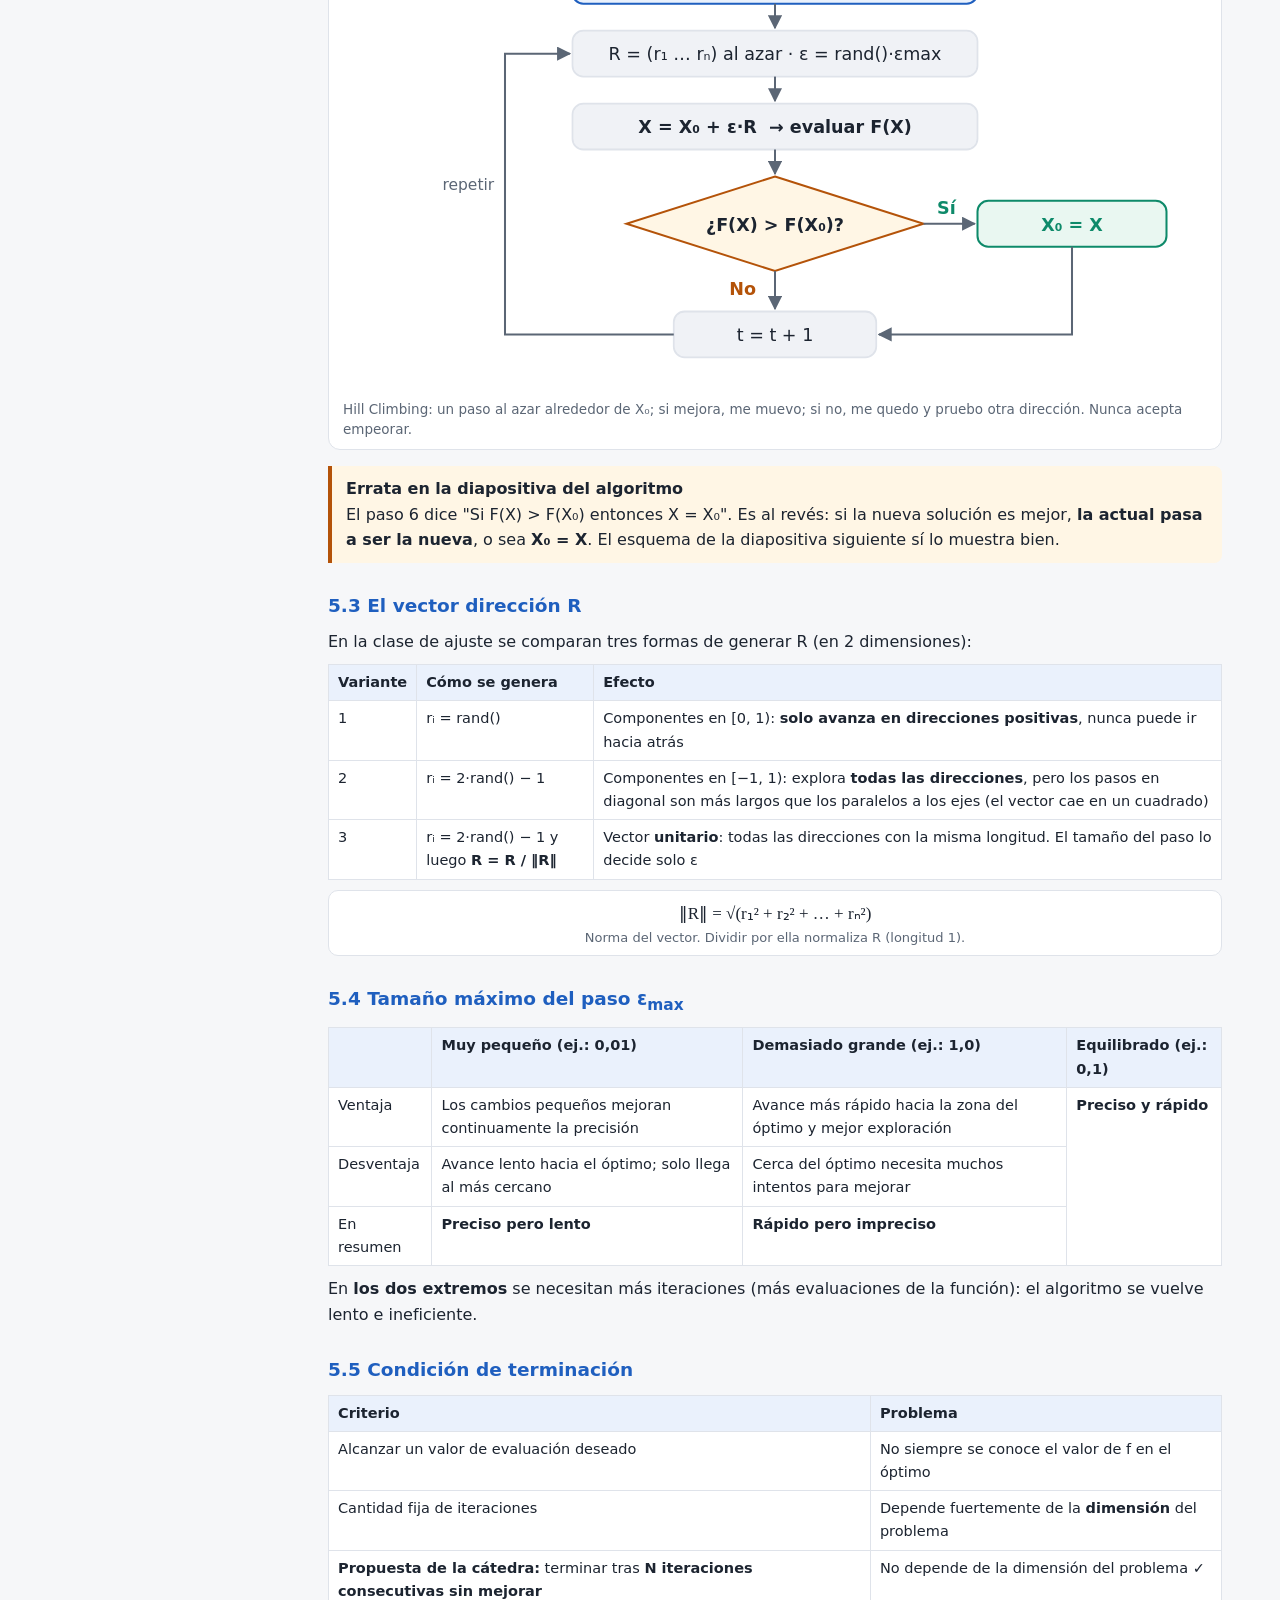
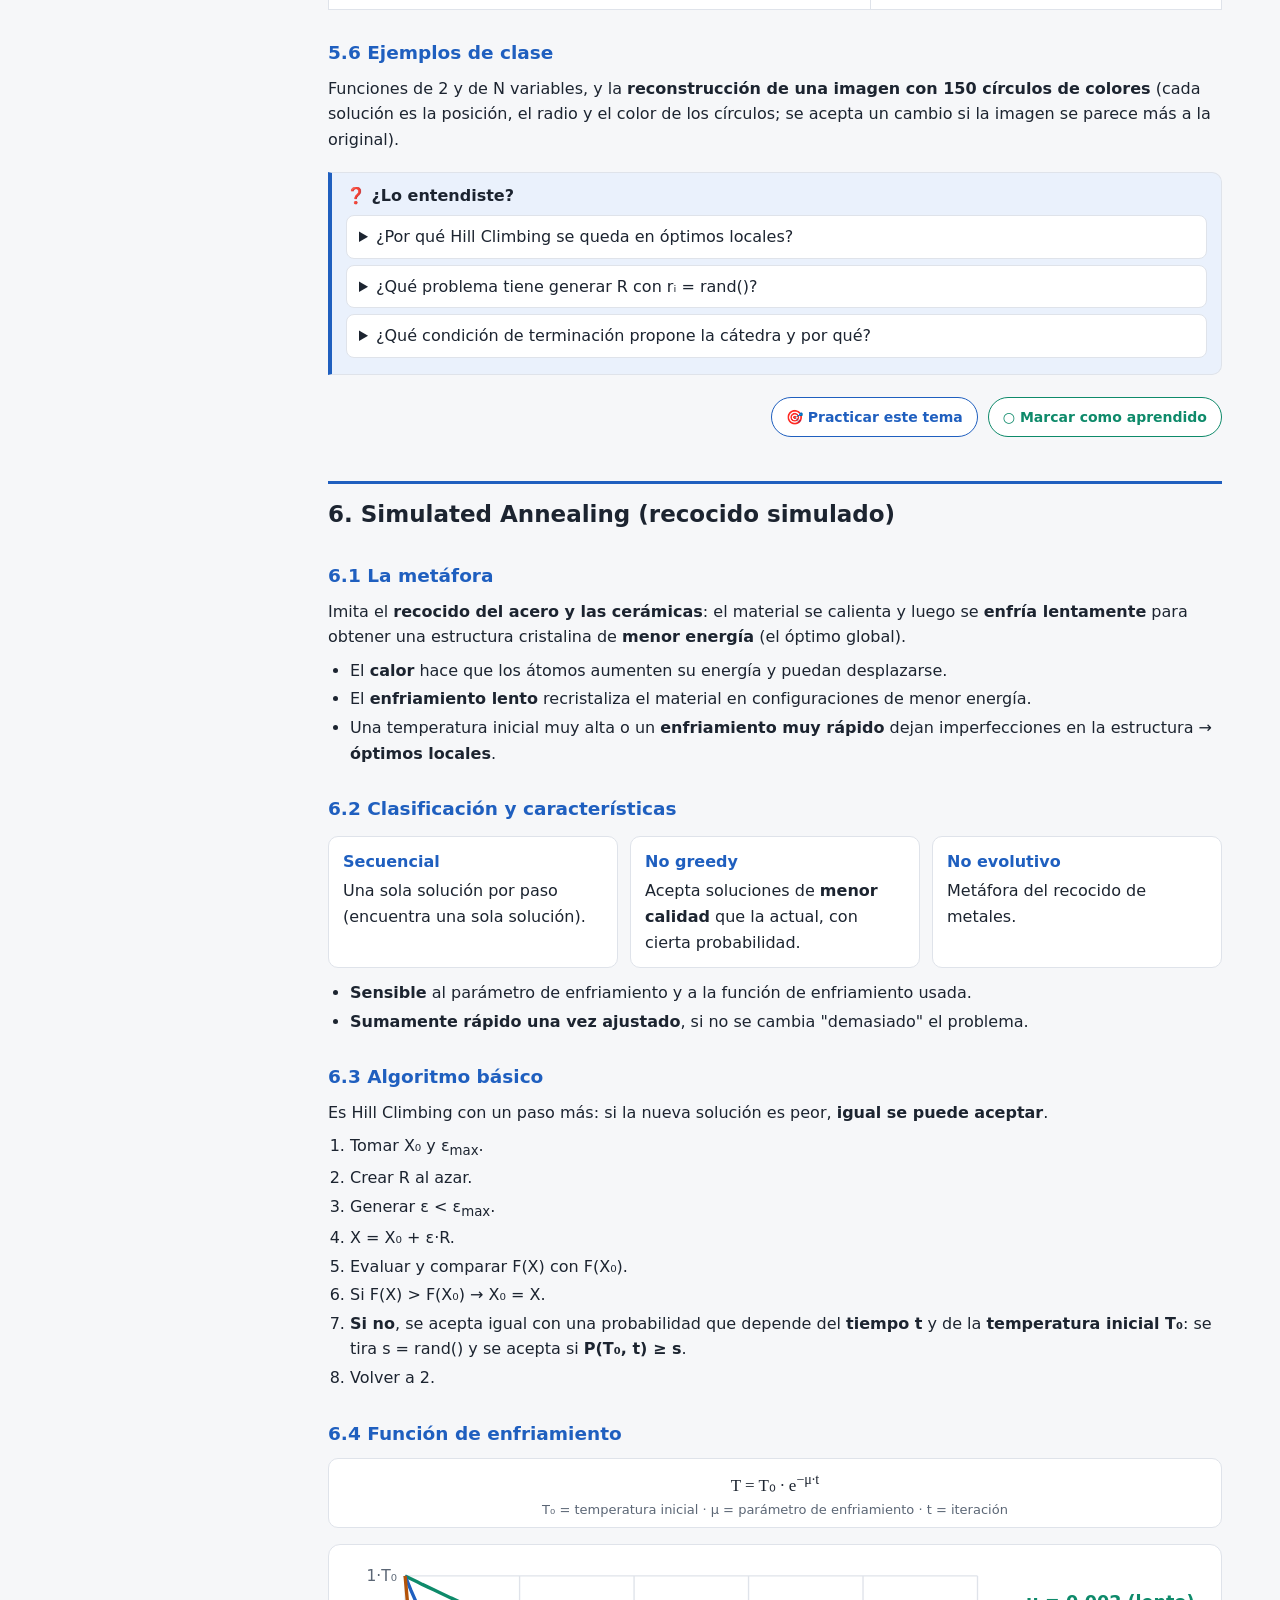
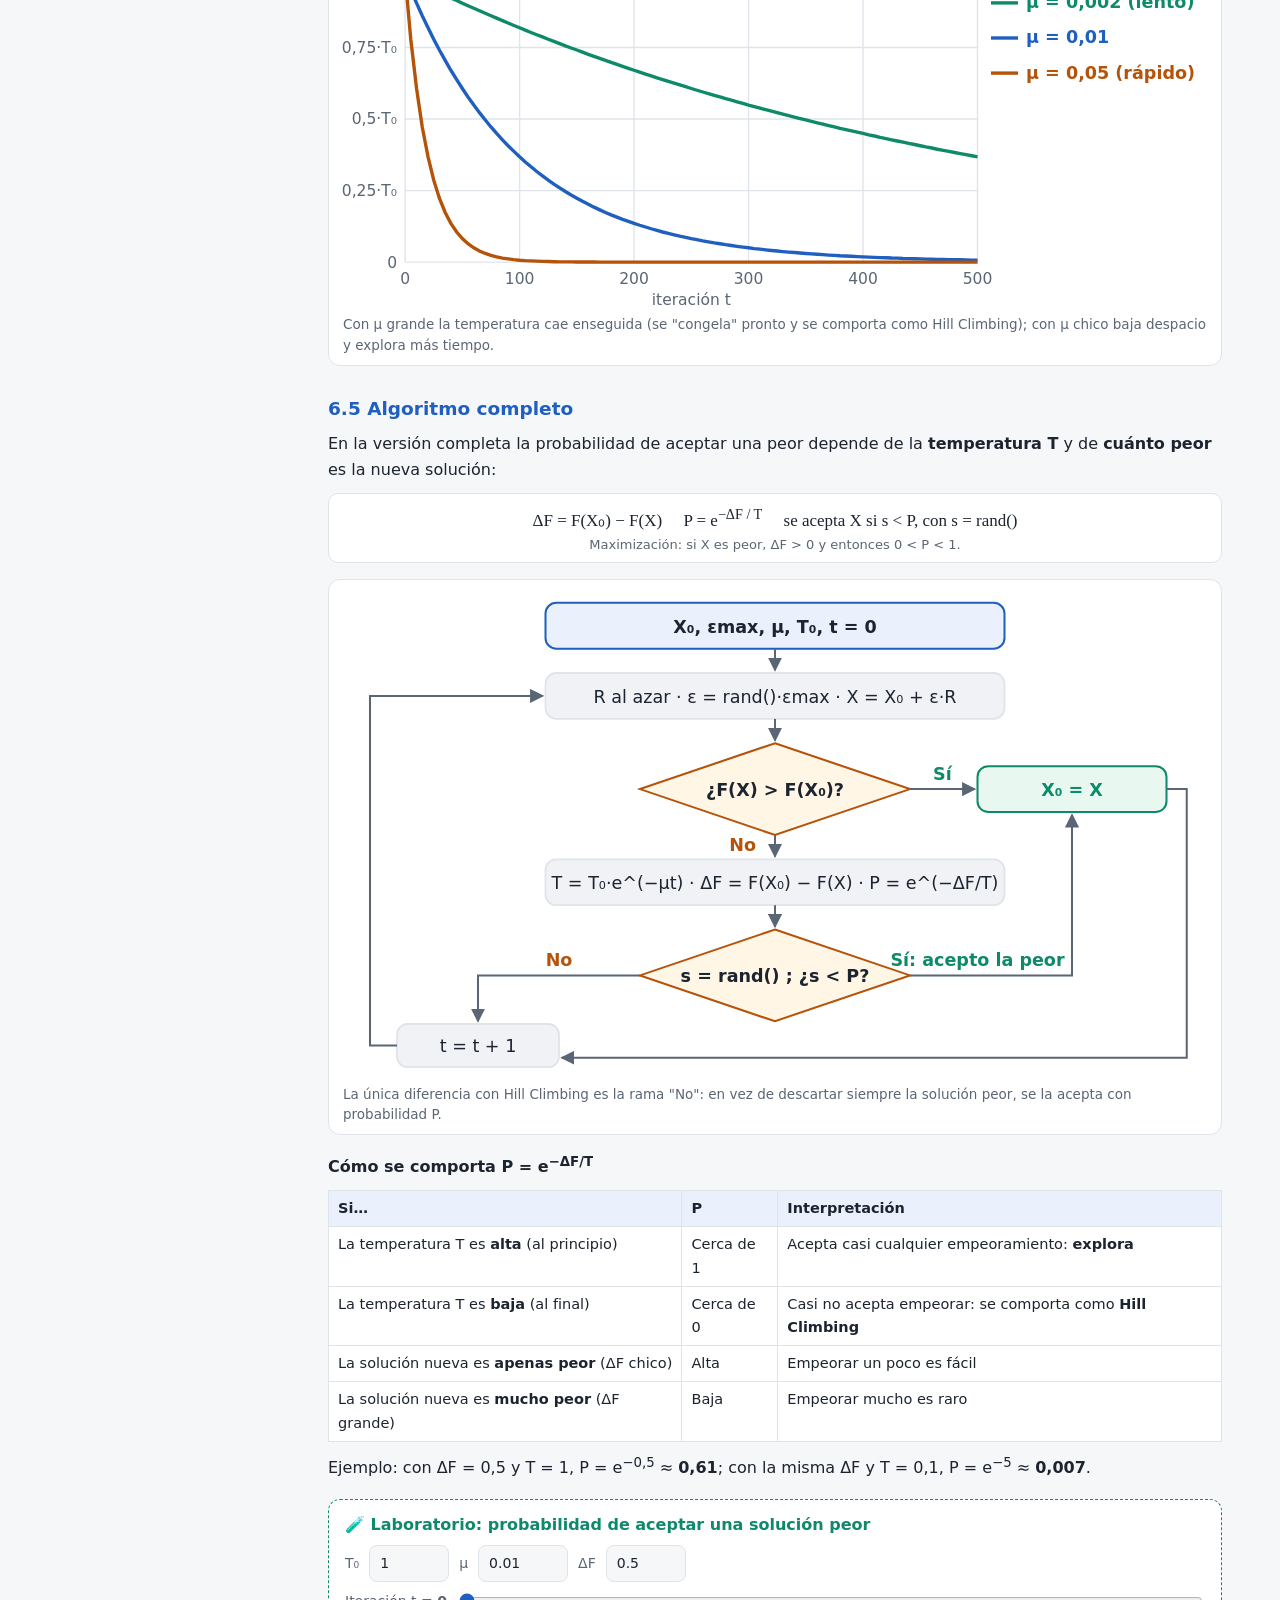
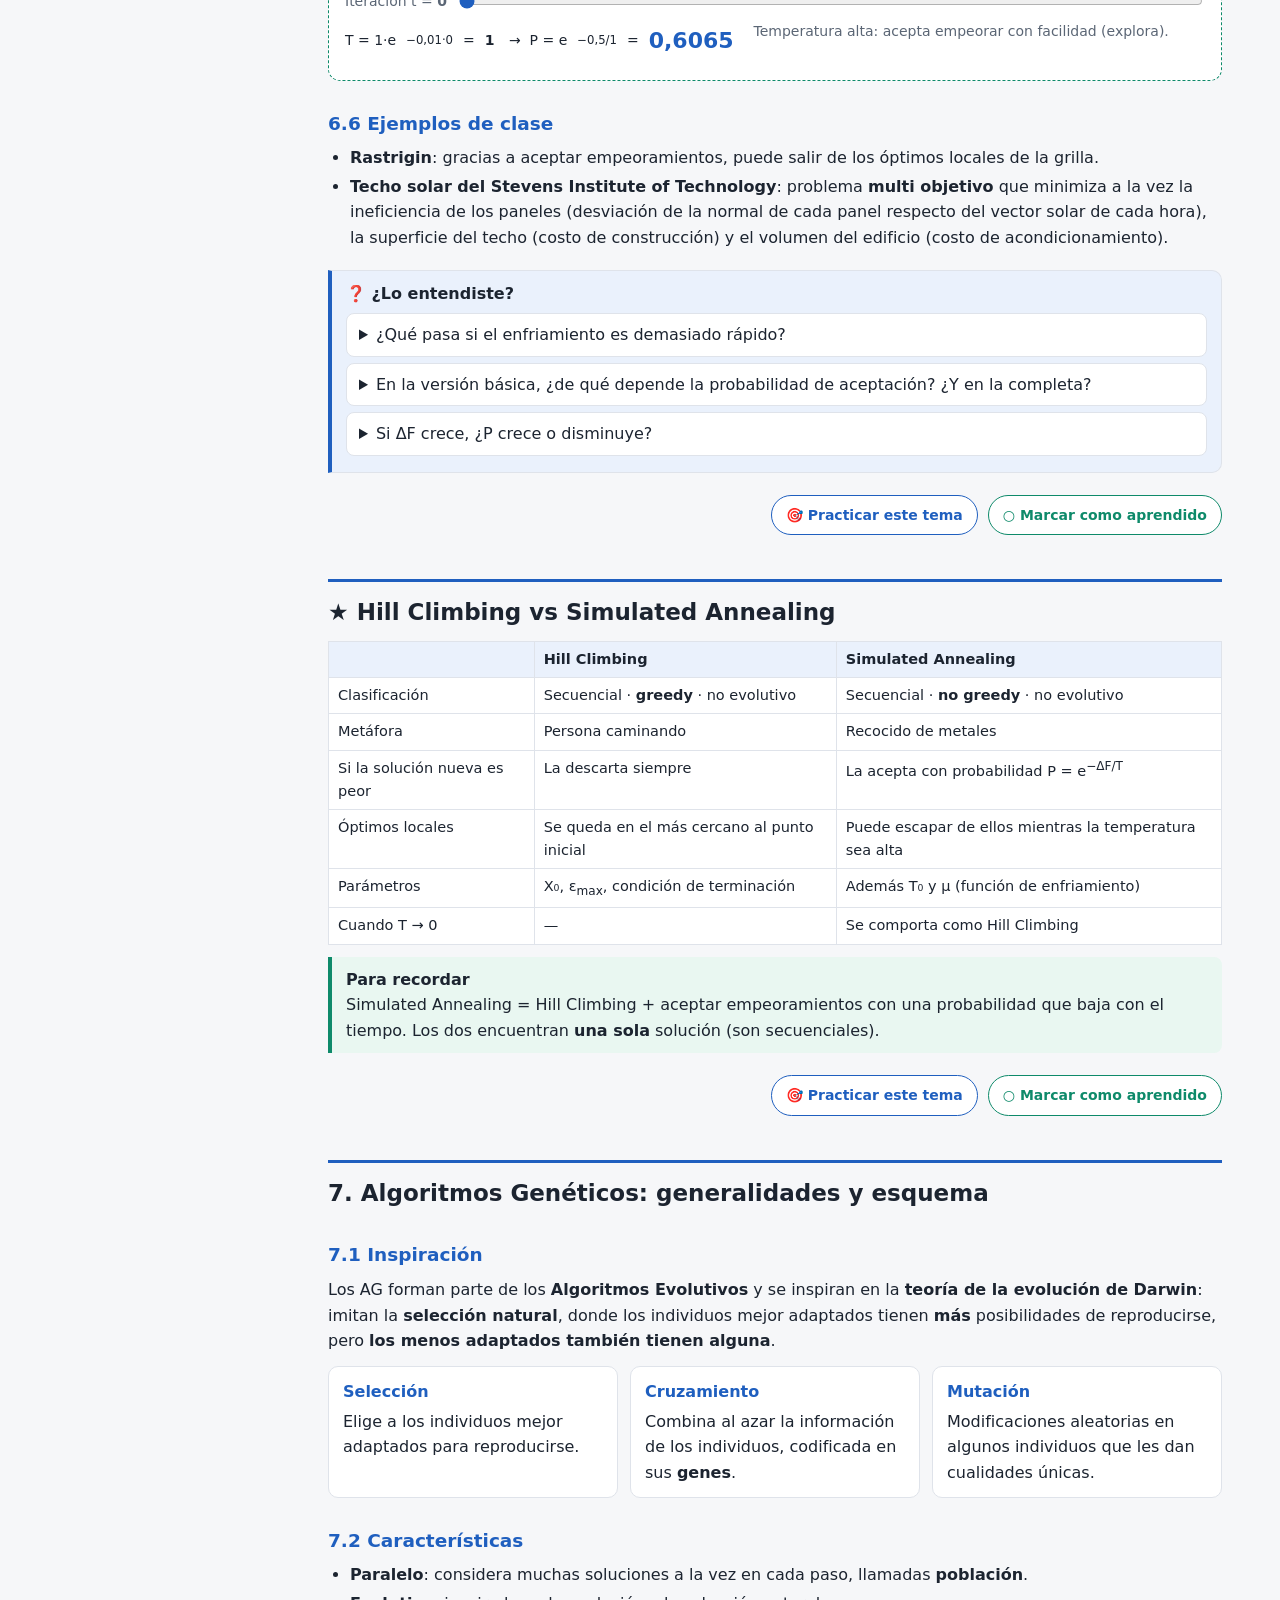
==== commit 3a115bb6: "Quita del historial el cambio de nombres Co-Authored-By: Claude Opus 5.5 <noreply@anthropic.com> Cla" ====
--- a/index.html
+++ b/index.html
@@ -73,11 +73,10 @@
 <button class="theme-btn" id="themeBtn" type="button" aria-label="Cambiar modo claro u oscuro" title="Cambiar modo claro / oscuro"><svg class="sun" viewBox="0 0 24 24" fill="none" stroke="currentColor" stroke-width="2" stroke-linecap="round"><circle cx="12" cy="12" r="4.5"/><path d="M12 2v2.5M12 19.5V22M4.2 4.2l1.8 1.8M18 18l1.8 1.8M2 12h2.5M19.5 12H22M4.2 19.8 6 18M18 6l1.8-1.8"/></svg><svg class="moon" viewBox="0 0 24 24" fill="none" stroke="currentColor" stroke-width="2" stroke-linecap="round" stroke-linejoin="round"><path d="M20 14.5A8 8 0 1 1 9.5 4a6.5 6.5 0 0 0 10.5 10.5z"/></svg></button>
 
 <h1>Heurística y Optimización — Guía completa</h1>
-<p class="sub">UTN FRT · Algoritmos Genéticos y Optimización Heurística (GITIA) · Módulos 1, 2 y 3<br>Profesores: Dr. Adrián Will y Dr. Diego Lizondo<br>Versión 1.2 · 5 de noviembre de 2026 - Fabrizzio Javier, López Roldán</p>
+<p class="sub">UTN FRT · Algoritmos Genéticos y Optimización Heurística (GITIA) · Módulos 1, 2 y 3<br>Profesores: Dr. Adrián Will y Dr. Diego Lizondo<br>Versión 1.1 · 5 de noviembre de 2026 - Fabrizzio Javier, López Roldán</p>
 
 <details id="historial"><summary>Historial de versiones</summary>
 <ul class="vlog">
-<li><div><span class="vtag" style="background:#7c3aed">v1.2 <small>05/11/2026</small></span></div><div>Se agregan los profesores (Dr. Adrián Will y Dr. Diego Lizondo) y el autor del resumen.</div></li>
 <li><div><span class="vtag" style="background:#0e8a6a">v1.1 <small>05/11/2026</small></span></div><div>Nuevo tema destacado <b>★ La máxima de Napoleón</b> (inteligencia e iniciativa) en el Módulo 1, con preguntas de práctica.</div></li>
 <li><div><span class="vtag">v1.0 <small>05/11/2026</small></span></div><div><b>Versión inicial.</b> Módulo 1 (qué es una heurística, optimización, clasificación, proyectos GITIA), Módulo 2 (Hill Climbing y Simulated Annealing) y Módulo 3 (AG simple, cinco operadores de selección, ocho operadores de cruzamiento, mutación y el ejemplo completo). Laboratorios interactivos de ruleta/SUS/torneo, cruzamientos y probabilidad de aceptación. Banco de preguntas V/F y multiple choice por tema.</div></li>
 </ul>
